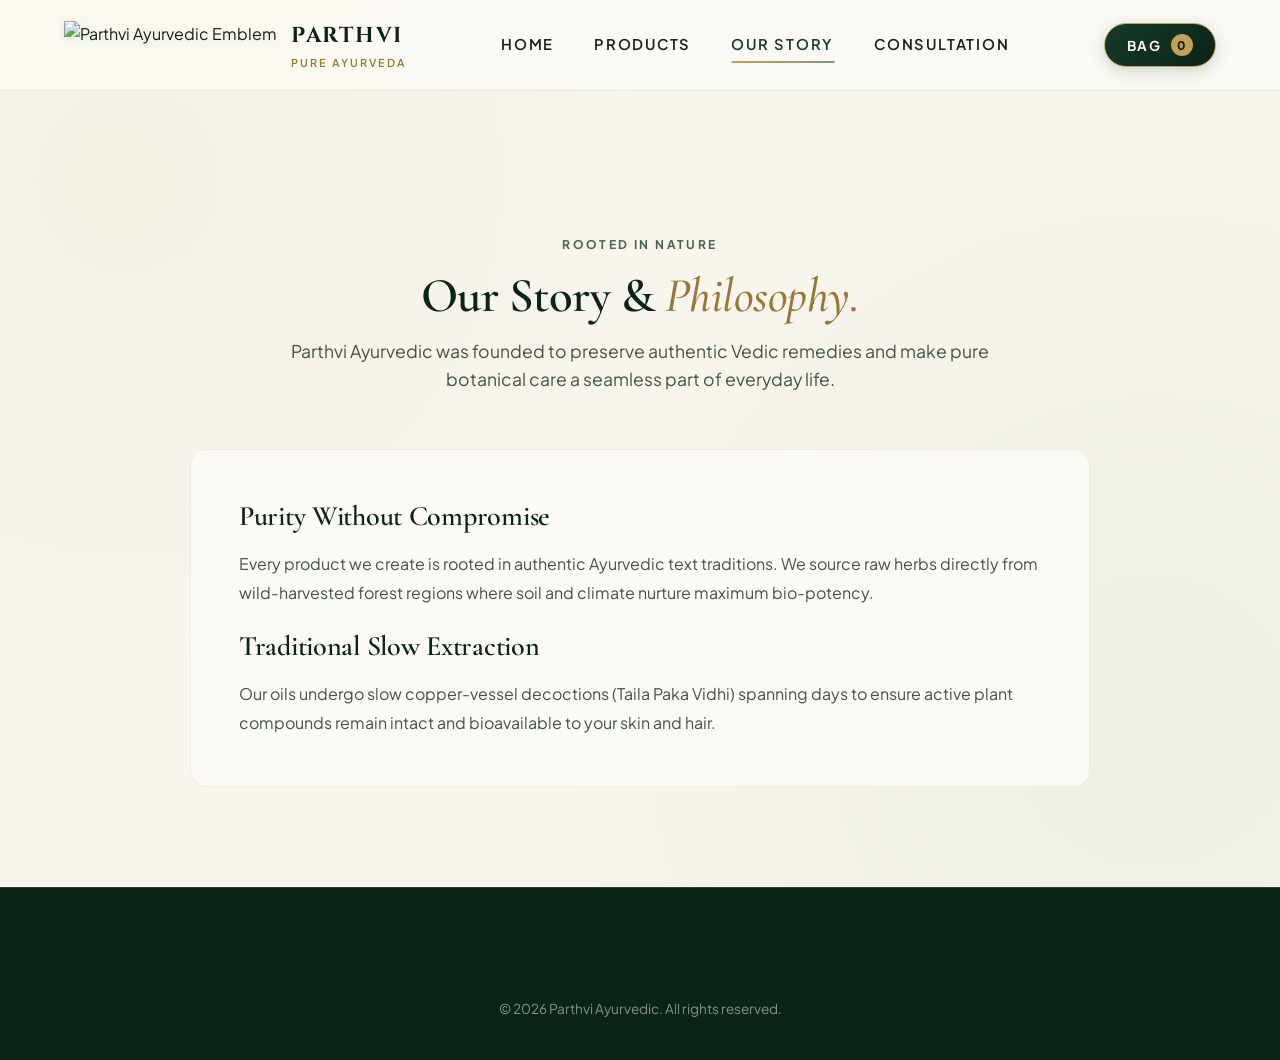
==== about.html @ 49ee57f4 "first commit" ====
<!DOCTYPE html>
<html lang="en">
<head>
    <meta charset="UTF-8">
    <meta name="viewport" content="width=device-width, initial-scale=1.0">
    <title>Our Story & Botanical Philosophy | Parthvi Ayurvedic</title>
    <meta name="description" content="Learn about Parthvi Ayurvedic's commitment to wild-harvested herbs, authentic Vedic extraction, and traditional wellness rituals.">
    <link rel="stylesheet" href="styles.css">
</head>
<body>

<header class="navbar" id="navbar">
    <div class="nav-container">
        <a href="index.html" class="brand">
            <img src="assets/logo.png" alt="Parthvi Ayurvedic Emblem">
            <div class="brand-text">
                <span class="brand-name">PARTHVI</span>
                <span class="brand-tagline">PURE AYURVEDA</span>
            </div>
        </a>

        <nav class="desktop-nav">
            <a href="index.html">Home</a>
            <a href="products.html">Products</a>
            <a href="about.html" class="active">Our Story</a>
            <a href="contact.html">Consultation</a>
        </nav>

        <div class="nav-actions">
            <button class="cart-button" id="cartBtn">
                <span>Bag</span>
                <b id="cartCount">0</b>
            </button>
            <button class="menu-btn" id="menuBtn">☰</button>
        </div>
    </div>
</header>

<main style="padding-top: 130px; min-height: 80vh;">
    <section class="section">
        <div class="section-heading">
            <span class="eyebrow dark">ROOTED IN NATURE</span>
            <h2>Our Story & <em>Philosophy.</em></h2>
            <p>Parthvi Ayurvedic was founded to preserve authentic Vedic remedies and make pure botanical care a seamless part of everyday life.</p>
        </div>

        <div style="max-width: 900px; margin: 0 auto; background: var(--sand-card); padding: 48px; border-radius: var(--radius-md); border: 1px solid var(--paper-tint); line-height: 1.8;">
            <h3 style="margin-bottom: 16px; color: var(--forest-deep);">Purity Without Compromise</h3>
            <p style="margin-bottom: 20px; color: var(--text-secondary);">Every product we create is rooted in authentic Ayurvedic text traditions. We source raw herbs directly from wild-harvested forest regions where soil and climate nurture maximum bio-potency.</p>
            
            <h3 style="margin-bottom: 16px; color: var(--forest-deep);">Traditional Slow Extraction</h3>
            <p style="color: var(--text-secondary);">Our oils undergo slow copper-vessel decoctions (Taila Paka Vidhi) spanning days to ensure active plant compounds remain intact and bioavailable to your skin and hair.</p>
        </div>
    </section>
</main>

<footer class="footer">
    <div class="footer-bottom" style="text-align: center; justify-content: center;">
        <span>© 2026 Parthvi Ayurvedic. All rights reserved.</span>
    </div>
</footer>

<div class="cart-overlay" id="cartOverlay">
    <div class="cart-panel">
        <div class="cart-header">
            <div>
                <span class="eyebrow dark">YOUR SELECTION</span>
                <h2 style="font-size: 1.5rem; color: var(--forest-deep);">Shopping Bag</h2>
            </div>
            <button id="closeCart" class="close-btn">×</button>
        </div>
        <div id="cartItems" class="cart-items">
            <div class="empty-cart">
                <span>🌿</span>
                <p>Your bag is empty.</p>
            </div>
        </div>
        <div class="cart-footer">
            <div class="cart-total">
                <span>Total Amount</span>
                <strong id="cartTotal">₹0</strong>
            </div>
            <button class="checkout-btn" onclick="openCheckout()">Proceed to Checkout →</button>
        </div>
    </div>
</div>

<script src="script.js"></script>
</body>
</html>
---- styles.css ----
/* =========================================================
   PARTHVI AYURVEDIC
   ULTRA-PREMIUM NATURE BOTANICAL UI & COLOR PALETTE
========================================================= */

@import url('https://fonts.googleapis.com/css2?family=Cormorant+Garamond:ital,wght@0,400;0,500;0,600;0,700;1,400;1,600&family=Plus+Jakarta+Sans:wght@300;400;500;600;700;800&family=Cinzel:wght@500;600;700&display=swap');

/* =========================================================
   COLOR PALETTE & DESIGN TOKENS
========================================================= */
:root {
    /* Rich Nature Greens */
    --forest-deep: #0B2418;
    --forest-main: #143B2A;
    --forest-light: #1F4F39;
    --moss-accent: #2C6148;
    
    /* Soft Herbal & Sage Tones */
    --sage-dark: #4A6352;
    --sage: #7B9984;
    --sage-light: #B4C7BA;
    --sage-mist: #E8EFEA;
    
    /* Warm Earth & Luxury Gold */
    --gold: #C5A059;
    --gold-light: #E2CA94;
    --gold-glow: rgba(197, 160, 89, 0.25);
    --gold-deep: #9A7736;
    --clay-warm: #8C5B3F;
    
    /* Organic Sand & Ivory Backgrounds */
    --ivory-bg: #F7F5EE;
    --sand-card: #FCFAF4;
    --paper-tint: #EFECE3;
    --white: #FFFFFF;
    
    /* Text & Neutral Hierarchy */
    --text-primary: #122119;
    --text-secondary: #425447;
    --text-muted: #6B7D70;
    --text-gold: #B38C43;
    
    /* Glassmorphism & Borders */
    --glass-bg: rgba(252, 250, 244, 0.82);
    --glass-border: rgba(197, 160, 89, 0.22);
    --glass-dark: rgba(11, 36, 24, 0.88);
    --shadow-soft: 0 15px 45px rgba(11, 36, 24, 0.07);
    --shadow-hover: 0 25px 60px rgba(11, 36, 24, 0.14);
    --shadow-gold: 0 12px 35px rgba(197, 160, 89, 0.2);
    
    /* Typography */
    --font-serif: "Cormorant Garamond", Georgia, serif;
    --font-display: "Cinzel", "Cormorant Garamond", serif;
    --font-sans: "Plus Jakarta Sans", -apple-system, BlinkMacSystemFont, sans-serif;
    
    /* Transitions */
    --ease-nature: cubic-bezier(0.25, 1, 0.35, 1);
    --transition-fast: 0.25s var(--ease-nature);
    --transition-smooth: 0.45s var(--ease-nature);
    --radius-sm: 8px;
    --radius-md: 16px;
    --radius-lg: 24px;
    --radius-full: 999px;
}

/* =========================================================
   GLOBAL RESET & BASE STYLES
========================================================= */
* {
    margin: 0;
    padding: 0;
    box-sizing: border-box;
}

html {
    scroll-behavior: smooth;
    font-size: 16px;
}

body {
    font-family: var(--font-sans);
    background-color: var(--ivory-bg);
    color: var(--text-primary);
    line-height: 1.6;
    overflow-x: hidden;
    background-image: 
        radial-gradient(circle at 10% 20%, rgba(197, 160, 89, 0.05) 0%, transparent 40%),
        radial-gradient(circle at 90% 80%, rgba(20, 59, 42, 0.04) 0%, transparent 45%);
    background-attachment: fixed;
}

body::selection {
    background-color: var(--forest-main);
    color: var(--gold-light);
}

img {
    max-width: 100%;
    height: auto;
    display: block;
}

button, input, textarea, select {
    font-family: inherit;
    color: inherit;
}

button {
    cursor: pointer;
    border: none;
    background: none;
    outline: none;
}

a {
    color: inherit;
    text-decoration: none;
    transition: var(--transition-fast);
}

/* =========================================================
   TYPOGRAPHY ENHANCEMENTS
========================================================= */
h1, h2, h3, h4, .serif-font {
    font-family: var(--font-serif);
    font-weight: 600;
    letter-spacing: -0.01em;
    color: var(--forest-deep);
}

h1 {
    font-size: clamp(2.5rem, 5vw, 4.5rem);
    line-height: 1.15;
}

h2 {
    font-size: clamp(2rem, 3.8vw, 3.2rem);
    line-height: 1.2;
}

h3 {
    font-size: clamp(1.4rem, 2.2vw, 1.9rem);
    line-height: 1.3;
}

em {
    font-style: italic;
    font-family: var(--font-serif);
    color: var(--gold-deep);
    font-weight: 500;
}

.eyebrow {
    font-family: var(--font-sans);
    font-size: 0.75rem;
    font-weight: 700;
    text-transform: uppercase;
    letter-spacing: 0.2em;
    color: var(--gold-deep);
    display: inline-block;
    margin-bottom: 0.8rem;
}

.eyebrow.dark {
    color: var(--sage-dark);
}

/* =========================================================
   NAVBAR (GLASSMORPHISM NATURE DESIGN)
========================================================= */
.navbar {
    position: fixed;
    top: 0;
    left: 0;
    width: 100%;
    z-index: 1000;
    background: var(--glass-bg);
    backdrop-filter: blur(20px);
    -webkit-backdrop-filter: blur(20px);
    border-bottom: 1px solid var(--glass-border);
    transition: var(--transition-smooth);
    padding: 0 5%;
}

.navbar.scrolled {
    background: rgba(247, 245, 238, 0.95);
    box-shadow: var(--shadow-soft);
}

.nav-container {
    max-width: 1400px;
    height: 90px;
    margin: 0 auto;
    display: flex;
    align-items: center;
    justify-content: space-between;
}

.brand {
    display: flex;
    align-items: center;
    gap: 14px;
}

.brand img {
    height: 48px;
    width: auto;
    object-fit: contain;
    filter: drop-shadow(0 2px 4px rgba(11, 36, 24, 0.1));
}

.brand-text {
    display: flex;
    flex-direction: column;
}

.brand-name {
    font-family: var(--font-display);
    font-size: 1.35rem;
    font-weight: 700;
    letter-spacing: 0.08em;
    color: var(--forest-deep);
    text-transform: uppercase;
}

.brand-tagline {
    font-size: 0.68rem;
    letter-spacing: 0.18em;
    text-transform: uppercase;
    color: var(--gold-deep);
    font-weight: 600;
}

.desktop-nav {
    display: flex;
    align-items: center;
    gap: 40px;
}

.desktop-nav a {
    font-size: 0.92rem;
    font-weight: 600;
    text-transform: uppercase;
    letter-spacing: 0.12em;
    color: var(--text-primary);
    position: relative;
    padding: 6px 0;
}

.desktop-nav a::after {
    content: "";
    position: absolute;
    bottom: 0;
    left: 50%;
    width: 0;
    height: 2px;
    background: linear-gradient(90deg, var(--gold), var(--sage));
    transition: var(--transition-smooth);
    transform: translateX(-50%);
}

.desktop-nav a:hover,
.desktop-nav a.active {
    color: var(--forest-main);
}

.desktop-nav a:hover::after,
.desktop-nav a.active::after {
    width: 100%;
}

.nav-actions {
    display: flex;
    align-items: center;
    gap: 16px;
}

.icon-btn {
    width: 44px;
    height: 44px;
    border-radius: var(--radius-full);
    display: flex;
    align-items: center;
    justify-content: center;
    background: rgba(20, 59, 42, 0.06);
    border: 1px solid rgba(20, 59, 42, 0.1);
    color: var(--forest-deep);
    font-size: 1.1rem;
    transition: var(--transition-fast);
}

.icon-btn:hover {
    background: var(--forest-main);
    color: var(--gold-light);
    border-color: var(--forest-main);
    transform: translateY(-2px);
}

.cart-button {
    display: flex;
    align-items: center;
    gap: 10px;
    padding: 10px 22px;
    background: linear-gradient(135deg, var(--forest-main), var(--forest-deep));
    color: var(--sand-card);
    border-radius: var(--radius-full);
    font-size: 0.85rem;
    font-weight: 700;
    letter-spacing: 0.1em;
    text-transform: uppercase;
    border: 1px solid var(--gold);
    box-shadow: 0 4px 15px rgba(20, 59, 42, 0.2);
    transition: var(--transition-smooth);
}

.cart-button:hover {
    background: linear-gradient(135deg, var(--forest-light), var(--forest-main));
    transform: translateY(-2px);
    box-shadow: var(--shadow-gold);
}

.cart-button b {
    background: var(--gold);
    color: var(--forest-deep);
    width: 22px;
    height: 22px;
    border-radius: 50%;
    display: flex;
    align-items: center;
    justify-content: center;
    font-size: 0.75rem;
    font-weight: 800;
}

.menu-btn {
    display: none;
    font-size: 1.4rem;
    color: var(--forest-deep);
    padding: 8px;
}

/* =========================================================
   HERO SECTION (BOTANICAL LUXURY OVERLAY)
========================================================= */
.hero {
    position: relative;
    min-height: 90vh;
    display: flex;
    align-items: center;
    justify-content: center;
    padding: 140px 5% 80px;
    background-color: var(--forest-deep);
    color: var(--sand-card);
    overflow: hidden;
}

.hero-background {
    position: absolute;
    top: 0;
    left: 0;
    width: 100%;
    height: 100%;
    background-image: url('assets/hero.jpg');
    background-size: cover;
    background-position: center;
    filter: brightness(0.65) contrast(1.1);
    transform: scale(1.05);
    transition: transform 10s ease-out;
}

.hero:hover .hero-background {
    transform: scale(1);
}

.hero-overlay {
    position: absolute;
    top: 0;
    left: 0;
    width: 100%;
    height: 100%;
    background: 
        radial-gradient(circle at center, rgba(11, 36, 24, 0.4) 0%, rgba(11, 36, 24, 0.85) 100%),
        linear-gradient(to bottom, rgba(11, 36, 24, 0.5) 0%, rgba(11, 36, 24, 0.95) 100%);
    pointer-events: none;
}

.hero-content {
    position: relative;
    z-index: 10;
    max-width: 860px;
    text-align: center;
    margin: 0 auto;
}

.hero .eyebrow {
    color: var(--gold-light);
    background: rgba(197, 160, 89, 0.15);
    padding: 6px 18px;
    border-radius: var(--radius-full);
    border: 1px solid rgba(197, 160, 89, 0.3);
    backdrop-filter: blur(8px);
}

.hero h1 {
    color: var(--sand-card);
    margin-bottom: 24px;
    text-shadow: 0 4px 20px rgba(0,0,0,0.4);
}

.hero h1 em {
    color: var(--gold-light);
    display: inline-block;
}

.hero p {
    font-size: clamp(1.05rem, 1.5vw, 1.3rem);
    color: rgba(252, 250, 244, 0.88);
    max-width: 680px;
    margin: 0 auto 36px;
    font-weight: 300;
}

.primary-btn {
    display: inline-flex;
    align-items: center;
    gap: 12px;
    padding: 16px 38px;
    background: linear-gradient(135deg, var(--gold), var(--gold-deep));
    color: var(--forest-deep);
    font-size: 0.9rem;
    font-weight: 700;
    text-transform: uppercase;
    letter-spacing: 0.15em;
    border-radius: var(--radius-full);
    box-shadow: var(--shadow-gold);
    transition: var(--transition-smooth);
    border: 1px solid var(--gold-light);
}

.primary-btn:hover {
    background: linear-gradient(135deg, var(--gold-light), var(--gold));
    transform: translateY(-3px);
    box-shadow: 0 15px 35px rgba(197, 160, 89, 0.4);
    color: var(--forest-deep);
}

.primary-btn span {
    transition: transform var(--transition-fast);
}

.primary-btn:hover span {
    transform: translateX(5px);
}

.hero-features {
    display: grid;
    grid-template-columns: repeat(auto-fit, minmax(220px, 1fr));
    gap: 20px;
    margin-top: 60px;
    width: 100%;
    max-width: 1100px;
    position: relative;
    z-index: 10;
}

.hero-feature-card {
    background: rgba(250, 248, 243, 0.08);
    backdrop-filter: blur(14px);
    border: 1px solid rgba(255, 255, 255, 0.12);
    border-radius: var(--radius-md);
    padding: 22px 20px;
    text-align: center;
    transition: var(--transition-smooth);
}

.hero-feature-card:hover {
    background: rgba(250, 248, 243, 0.15);
    border-color: var(--gold-light);
    transform: translateY(-5px);
}

.hero-feature-card strong {
    display: block;
    font-family: var(--font-serif);
    font-size: 1.35rem;
    color: var(--gold-light);
    margin-bottom: 4px;
}

.hero-feature-card span {
    font-size: 0.82rem;
    color: rgba(255, 255, 255, 0.8);
    text-transform: uppercase;
    letter-spacing: 0.08em;
}

/* =========================================================
   SECTION HEADINGS & LAYOUT
========================================================= */
.section {
    padding: 100px 5%;
    position: relative;
}

.section-heading {
    text-align: center;
    max-width: 700px;
    margin: 0 auto 55px;
}

.section-heading p {
    color: var(--text-secondary);
    font-size: 1.1rem;
    margin-top: 12px;
}

/* =========================================================
   PRODUCTS SECTION (BOTANICAL CARDS)
========================================================= */
.products-section {
    background-color: var(--ivory-bg);
}

.product-grid {
    display: grid;
    grid-template-columns: repeat(auto-fill, minmax(280px, 1fr));
    gap: 32px;
    max-width: 1350px;
    margin: 0 auto;
}

.product-card {
    background: var(--sand-card);
    border-radius: var(--radius-md);
    border: 1px solid var(--paper-tint);
    overflow: hidden;
    box-shadow: var(--shadow-soft);
    transition: var(--transition-smooth);
    display: flex;
    flex-direction: column;
    position: relative;
}

.product-card:hover {
    transform: translateY(-8px);
    box-shadow: var(--shadow-hover);
    border-color: var(--gold-light);
}

.product-image {
    position: relative;
    width: 100%;
    padding-top: 100%;
    background: #F4F1E8;
    overflow: hidden;
}

.product-image img {
    position: absolute;
    top: 0;
    left: 0;
    width: 100%;
    height: 100%;
    object-fit: cover;
    transition: transform 0.6s var(--ease-nature);
}

.product-card:hover .product-image img {
    transform: scale(1.06);
}

.product-tag {
    position: absolute;
    top: 16px;
    left: 16px;
    background: var(--forest-main);
    color: var(--gold-light);
    font-size: 0.65rem;
    font-weight: 700;
    letter-spacing: 0.15em;
    text-transform: uppercase;
    padding: 6px 12px;
    border-radius: var(--radius-full);
    z-index: 2;
    box-shadow: 0 4px 12px rgba(11, 36, 24, 0.2);
}

.add-btn {
    position: absolute;
    bottom: 16px;
    left: 16px;
    right: 16px;
    background: rgba(11, 36, 24, 0.9);
    backdrop-filter: blur(8px);
    color: var(--sand-card);
    border: 1px solid var(--gold);
    border-radius: var(--radius-full);
    padding: 12px;
    font-size: 0.82rem;
    font-weight: 700;
    letter-spacing: 0.1em;
    text-transform: uppercase;
    transition: var(--transition-fast);
    opacity: 0;
    transform: translateY(10px);
}

.product-card:hover .add-btn {
    opacity: 1;
    transform: translateY(0);
}

.add-btn:hover {
    background: var(--gold);
    color: var(--forest-deep);
}

.product-info {
    padding: 24px;
    display: flex;
    flex-direction: column;
    justify-content: space-between;
    flex-grow: 1;
    border-top: 1px solid var(--paper-tint);
}

.product-category {
    font-size: 0.7rem;
    font-weight: 700;
    text-transform: uppercase;
    letter-spacing: 0.15em;
    color: var(--gold-deep);
    margin-bottom: 6px;
    display: block;
}

.product-info h3 {
    font-size: 1.3rem;
    margin-bottom: 8px;
    color: var(--forest-deep);
}

.product-info p {
    font-size: 0.88rem;
    color: var(--text-muted);
    margin-bottom: 16px;
    line-height: 1.45;
}

.product-bottom {
    display: flex;
    align-items: center;
    justify-content: space-between;
    margin-top: auto;
    padding-top: 14px;
    border-top: 1px dashed rgba(20, 59, 42, 0.1);
}

.product-price {
    font-family: var(--font-serif);
    font-size: 1.4rem;
    font-weight: 700;
    color: var(--forest-deep);
}

/* =========================================================
   STORY / PHILOSOPHY SECTION
========================================================= */
.story {
    background: linear-gradient(135deg, var(--forest-deep) 0%, var(--forest-main) 100%);
    color: var(--sand-card);
    display: grid;
    grid-template-columns: repeat(auto-fit, minmax(320px, 1fr));
    align-items: center;
    gap: 60px;
    max-width: 1400px;
    margin: 0 auto;
    border-radius: var(--radius-lg);
    padding: 80px 6%;
    position: relative;
    overflow: hidden;
    box-shadow: var(--shadow-hover);
}

.story::before {
    content: "";
    position: absolute;
    top: -50%;
    right: -20%;
    width: 600px;
    height: 600px;
    background: radial-gradient(circle, rgba(197, 160, 89, 0.12), transparent 70%);
    pointer-events: none;
}

.story-image-wrap {
    position: relative;
    border-radius: var(--radius-md);
    overflow: hidden;
    box-shadow: 0 20px 50px rgba(0,0,0,0.3);
    border: 1px solid rgba(197, 160, 89, 0.3);
}

.story-image-wrap img {
    width: 100%;
    height: 420px;
    object-fit: cover;
}

.story-content h2 {
    color: var(--sand-card);
    margin-bottom: 20px;
}

.story-content h2 em {
    color: var(--gold-light);
}

.story-content p {
    font-size: 1.08rem;
    line-height: 1.7;
    color: rgba(252, 250, 244, 0.88);
    margin-bottom: 20px;
    font-weight: 300;
}

.story-link {
    display: inline-flex;
    align-items: center;
    gap: 10px;
    margin-top: 10px;
    color: var(--gold-light);
    font-size: 0.95rem;
    font-weight: 700;
    text-transform: uppercase;
    letter-spacing: 0.12em;
}

.story-link:hover {
    color: var(--white);
    transform: translateX(6px);
}

/* =========================================================
   QUOTE SECTION
========================================================= */
.quote {
    text-align: center;
    padding: 90px 5%;
    max-width: 900px;
    margin: 0 auto;
}

.quote-icon {
    font-size: 2.5rem;
    color: var(--gold-deep);
    margin-bottom: 20px;
    display: block;
}

.quote blockquote {
    font-family: var(--font-serif);
    font-size: clamp(1.6rem, 3vw, 2.5rem);
    font-style: italic;
    color: var(--forest-deep);
    line-height: 1.35;
    margin-bottom: 24px;
}

.quote-author {
    font-size: 0.8rem;
    font-weight: 700;
    letter-spacing: 0.25em;
    text-transform: uppercase;
    color: var(--gold-deep);
}

/* =========================================================
   FOOTER (RICH BOTANICAL FINISH)
========================================================= */
.footer {
    background: var(--forest-deep);
    color: var(--sand-card);
    padding: 80px 5% 40px;
    border-top: 1px solid rgba(197, 160, 89, 0.2);
}

.footer-main {
    max-width: 1350px;
    margin: 0 auto;
    display: grid;
    grid-template-columns: 2fr repeat(auto-fit, minmax(200px, 1fr));
    gap: 50px;
    padding-bottom: 60px;
    border-bottom: 1px solid rgba(255, 255, 255, 0.1);
}

.footer-brand img {
    height: 50px;
    width: auto;
    margin-bottom: 20px;
}

.footer-brand p {
    font-size: 0.95rem;
    color: rgba(255, 255, 255, 0.7);
    max-width: 320px;
    line-height: 1.6;
}

.footer-column h4 {
    color: var(--gold-light);
    font-family: var(--font-sans);
    font-size: 0.85rem;
    font-weight: 700;
    text-transform: uppercase;
    letter-spacing: 0.15em;
    margin-bottom: 22px;
}

.footer-column a, .footer-column span {
    display: block;
    font-size: 0.92rem;
    color: rgba(255, 255, 255, 0.75);
    margin-bottom: 12px;
}

.footer-column a:hover {
    color: var(--gold-light);
    transform: translateX(4px);
}

.footer-bottom {
    max-width: 1350px;
    margin: 30px auto 0;
    display: flex;
    justify-content: space-between;
    align-items: center;
    font-size: 0.85rem;
    color: rgba(255, 255, 255, 0.5);
    flex-wrap: wrap;
    gap: 15px;
}

/* =========================================================
   CART DRAWER & OVERLAYS
========================================================= */
.cart-overlay,
.search-overlay,
.checkout-overlay {
    position: fixed;
    top: 0;
    left: 0;
    width: 100%;
    height: 100%;
    background: rgba(11, 36, 24, 0.65);
    backdrop-filter: blur(10px);
    -webkit-backdrop-filter: blur(10px);
    z-index: 2000;
    opacity: 0;
    pointer-events: none;
    transition: var(--transition-smooth);
}

.cart-overlay.active,
.search-overlay.active,
.checkout-overlay.active {
    opacity: 1;
    pointer-events: auto;
}

.cart-panel {
    position: fixed;
    top: 0;
    right: 0;
    width: 100%;
    max-width: 440px;
    height: 100%;
    background: var(--sand-card);
    box-shadow: -10px 0 40px rgba(0,0,0,0.2);
    display: flex;
    flex-direction: column;
    transform: translateX(100%);
    transition: transform 0.45s var(--ease-nature);
}

.cart-overlay.active .cart-panel {
    transform: translateX(0);
}

.cart-header {
    padding: 24px 28px;
    border-bottom: 1px solid var(--paper-tint);
    display: flex;
    align-items: center;
    justify-content: space-between;
    background: var(--ivory-bg);
}

.close-btn {
    width: 36px;
    height: 36px;
    border-radius: 50%;
    background: rgba(20, 59, 42, 0.08);
    display: flex;
    align-items: center;
    justify-content: center;
    font-size: 1.2rem;
    color: var(--forest-deep);
    transition: var(--transition-fast);
}

.close-btn:hover {
    background: var(--forest-main);
    color: var(--gold-light);
}

.cart-items {
    flex-grow: 1;
    overflow-y: auto;
    padding: 24px 28px;
}

.empty-cart {
    text-align: center;
    padding: 60px 20px;
    color: var(--text-muted);
}

.empty-cart span {
    font-size: 3rem;
    display: block;
    margin-bottom: 16px;
}

.cart-footer {
    padding: 24px 28px;
    border-top: 1px solid var(--paper-tint);
    background: var(--ivory-bg);
}

.cart-total {
    display: flex;
    justify-content: space-between;
    align-items: center;
    font-size: 1.1rem;
    font-weight: 700;
    margin-bottom: 20px;
}

.cart-total strong {
    font-family: var(--font-serif);
    font-size: 1.5rem;
    color: var(--forest-deep);
}

.checkout-btn {
    width: 100%;
    padding: 16px;
    background: linear-gradient(135deg, var(--forest-main), var(--forest-deep));
    color: var(--sand-card);
    border: 1px solid var(--gold);
    border-radius: var(--radius-full);
    font-size: 0.88rem;
    font-weight: 700;
    text-transform: uppercase;
    letter-spacing: 0.12em;
    box-shadow: 0 6px 20px rgba(20, 59, 42, 0.25);
    transition: var(--transition-fast);
    display: flex;
    align-items: center;
    justify-content: center;
    gap: 10px;
}

.checkout-btn:hover {
    background: linear-gradient(135deg, var(--forest-light), var(--forest-main));
    transform: translateY(-2px);
    box-shadow: var(--shadow-gold);
}

/* =========================================================
   CHECKOUT FORM MODAL & INPUT STYLES
========================================================= */
.checkout-modal {
    position: absolute;
    top: 50%;
    left: 50%;
    transform: translate(-50%, -45%);
    width: 90%;
    max-width: 580px;
    max-height: 90vh;
    overflow-y: auto;
    background: var(--sand-card);
    border-radius: var(--radius-lg);
    border: 1px solid var(--gold-light);
    box-shadow: 0 25px 70px rgba(11, 36, 24, 0.35);
    padding: 36px 32px;
    transition: transform 0.4s var(--ease-nature);
}

.checkout-overlay.active .checkout-modal {
    transform: translate(-50%, -50%);
}

.form-group {
    margin-bottom: 20px;
    text-align: left;
}

.form-group label {
    display: block;
    font-size: 0.85rem;
    font-weight: 700;
    text-transform: uppercase;
    letter-spacing: 0.08em;
    color: var(--forest-deep);
    margin-bottom: 8px;
}

.form-group input,
.form-group textarea {
    width: 100%;
    padding: 14px 18px;
    background: var(--ivory-bg);
    border: 1px solid var(--paper-tint);
    border-radius: var(--radius-sm);
    font-size: 0.98rem;
    color: var(--forest-deep);
    outline: none;
    transition: border-color var(--transition-fast);
}

.form-group input:focus,
.form-group textarea:focus {
    border-color: var(--gold);
    background: var(--white);
    box-shadow: 0 0 0 3px rgba(197, 160, 89, 0.15);
}

.form-grid {
    display: grid;
    grid-template-columns: 1fr 1fr;
    gap: 16px;
}

.form-grid.three {
    grid-template-columns: 1fr 1fr 1fr;
}

.place-order-btn {
    width: 100%;
    padding: 18px;
    background: linear-gradient(135deg, #25D366, #128C7E);
    color: var(--white);
    border: 1px solid #25D366;
    border-radius: var(--radius-full);
    font-size: 0.95rem;
    font-weight: 800;
    text-transform: uppercase;
    letter-spacing: 0.1em;
    box-shadow: 0 8px 25px rgba(37, 211, 102, 0.3);
    transition: var(--transition-smooth);
    margin-top: 15px;
    display: flex;
    align-items: center;
    justify-content: center;
    gap: 10px;
}

.place-order-btn:hover {
    background: linear-gradient(135deg, #1EBE5A, #0E7367);
    transform: translateY(-3px);
    box-shadow: 0 12px 30px rgba(37, 211, 102, 0.45);
}

/* =========================================================
   SEARCH OVERLAY
========================================================= */
.search-box {
    max-width: 650px;
    margin: 120px auto 0;
    padding: 0 20px;
    text-align: center;
}

.search-box span {
    font-size: 0.75rem;
    font-weight: 700;
    letter-spacing: 0.2em;
    color: var(--gold-light);
    margin-bottom: 16px;
    display: block;
}

.search-box input {
    width: 100%;
    padding: 18px 28px;
    background: rgba(255, 255, 255, 0.95);
    border: 2px solid var(--gold);
    border-radius: var(--radius-full);
    font-size: 1.2rem;
    color: var(--forest-deep);
    box-shadow: 0 10px 30px rgba(0,0,0,0.2);
    outline: none;
}

/* =========================================================
   MOBILE MENU & RESPONSIVE
========================================================= */
.mobile-menu {
    position: fixed;
    top: 90px;
    left: 0;
    width: 100%;
    background: var(--sand-card);
    border-bottom: 1px solid var(--glass-border);
    padding: 24px;
    display: flex;
    flex-direction: column;
    gap: 16px;
    transform: translateY(-150%);
    transition: var(--transition-smooth);
    z-index: 999;
    box-shadow: var(--shadow-soft);
}

.mobile-menu.active {
    transform: translateY(0);
}

.mobile-menu a {
    font-size: 1.1rem;
    font-weight: 600;
    text-transform: uppercase;
    letter-spacing: 0.1em;
    color: var(--forest-deep);
    padding: 8px 0;
    border-bottom: 1px solid var(--paper-tint);
}

@media (max-width: 900px) {
    .desktop-nav {
        display: none;
    }
    .menu-btn {
        display: block;
    }
    .hero h1 {
        font-size: 2.5rem;
    }
    .form-grid, .form-grid.three {
        grid-template-columns: 1fr;
    }
}
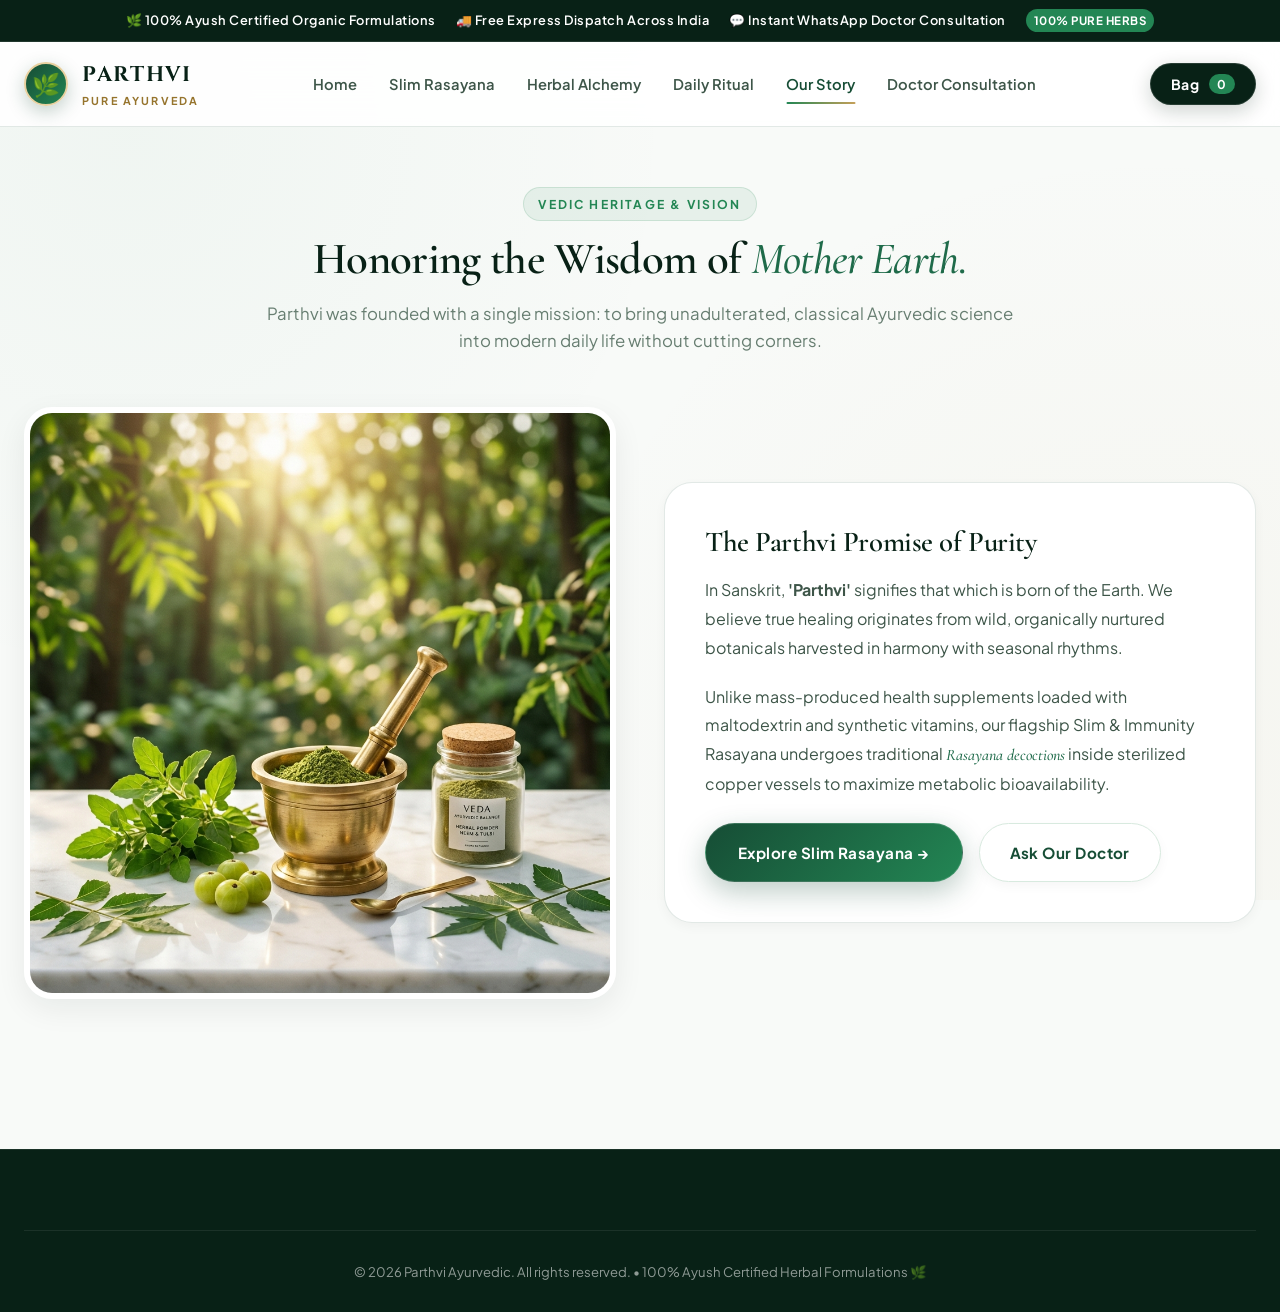
==== commit fff77229: "Update Parthvi Ayurvedic website: streamline for single flagship Slim Rasayana medicine, remove cate" ====
--- a/about.html
+++ b/about.html
@@ -4,15 +4,24 @@
     <meta charset="UTF-8">
     <meta name="viewport" content="width=device-width, initial-scale=1.0">
     <title>Our Story & Botanical Philosophy | Parthvi Ayurvedic</title>
-    <meta name="description" content="Learn about Parthvi Ayurvedic's commitment to wild-harvested herbs, authentic Vedic extraction, and traditional wellness rituals.">
+    <meta name="description" content="Discover the origins of Parthvi Ayurvedic: classical Vedic formulations, wild-harvested herbs, and traditional slow extraction methods.">
     <link rel="stylesheet" href="styles.css">
 </head>
 <body>
 
+<div class="top-bar">
+    <div class="top-bar-inner">
+        <span>🌿 100% Ayush Certified Organic Formulations</span>
+        <span>🚚 Free Express Dispatch Across India</span>
+        <span>💬 Instant WhatsApp Doctor Consultation</span>
+        <span class="top-bar-badge">100% PURE HERBS</span>
+    </div>
+</div>
+
 <header class="navbar" id="navbar">
     <div class="nav-container">
-        <a href="index.html" class="brand">
-            <img src="assets/logo.png" alt="Parthvi Ayurvedic Emblem">
+        <a href="index.html" class="brand" aria-label="Parthvi Ayurvedic Home">
+            <div class="brand-emblem">🌿</div>
             <div class="brand-text">
                 <span class="brand-name">PARTHVI</span>
                 <span class="brand-tagline">PURE AYURVEDA</span>
@@ -21,9 +30,11 @@
 
         <nav class="desktop-nav">
             <a href="index.html">Home</a>
-            <a href="products.html">Products</a>
+            <a href="index.html#flagship">Slim Rasayana</a>
+            <a href="index.html#benefits">Herbal Alchemy</a>
+            <a href="index.html#ritual">Daily Ritual</a>
             <a href="about.html" class="active">Our Story</a>
-            <a href="contact.html">Consultation</a>
+            <a href="contact.html">Doctor Consultation</a>
         </nav>
 
         <div class="nav-actions">
@@ -31,59 +42,47 @@
                 <span>Bag</span>
                 <b id="cartCount">0</b>
             </button>
-            <button class="menu-btn" id="menuBtn">☰</button>
         </div>
     </div>
 </header>
 
-<main style="padding-top: 130px; min-height: 80vh;">
-    <section class="section">
-        <div class="section-heading">
-            <span class="eyebrow dark">ROOTED IN NATURE</span>
-            <h2>Our Story & <em>Philosophy.</em></h2>
-            <p>Parthvi Ayurvedic was founded to preserve authentic Vedic remedies and make pure botanical care a seamless part of everyday life.</p>
+<main style="padding: 60px 0 90px;">
+    <div class="container">
+        <div class="section-header">
+            <span class="eyebrow">VEDIC HERITAGE & VISION</span>
+            <h2>Honoring the Wisdom of <em>Mother Earth.</em></h2>
+            <p>Parthvi was founded with a single mission: to bring unadulterated, classical Ayurvedic science into modern daily life without cutting corners.</p>
         </div>
 
-        <div style="max-width: 900px; margin: 0 auto; background: var(--sand-card); padding: 48px; border-radius: var(--radius-md); border: 1px solid var(--paper-tint); line-height: 1.8;">
-            <h3 style="margin-bottom: 16px; color: var(--forest-deep);">Purity Without Compromise</h3>
-            <p style="margin-bottom: 20px; color: var(--text-secondary);">Every product we create is rooted in authentic Ayurvedic text traditions. We source raw herbs directly from wild-harvested forest regions where soil and climate nurture maximum bio-potency.</p>
-            
-            <h3 style="margin-bottom: 16px; color: var(--forest-deep);">Traditional Slow Extraction</h3>
-            <p style="color: var(--text-secondary);">Our oils undergo slow copper-vessel decoctions (Taila Paka Vidhi) spanning days to ensure active plant compounds remain intact and bioavailable to your skin and hair.</p>
+        <div style="display: grid; grid-template-columns: 1fr 1fr; gap: 48px; align-items: center; margin-bottom: 60px;">
+            <div style="border-radius: var(--radius-lg); overflow: hidden; box-shadow: var(--shadow-md); border: 6px solid #FFFFFF;">
+                <img src="assets/hero.png" alt="Ayurvedic Heritage" style="width: 100%; height: 100%; object-fit: cover;">
+            </div>
+
+            <div style="background: var(--bg-pure); padding: 40px; border-radius: var(--radius-lg); border: 1px solid var(--border-card); box-shadow: var(--shadow-sm); line-height: 1.8;">
+                <h3 style="font-size: 1.8rem; color: var(--forest-deep); margin-bottom: 16px;">The Parthvi Promise of Purity</h3>
+                <p style="color: var(--text-secondary); margin-bottom: 20px;">
+                    In Sanskrit, <strong>'Parthvi'</strong> signifies that which is born of the Earth. We believe true healing originates from wild, organically nurtured botanicals harvested in harmony with seasonal rhythms.
+                </p>
+                <p style="color: var(--text-secondary); margin-bottom: 20px;">
+                    Unlike mass-produced health supplements loaded with maltodextrin and synthetic vitamins, our flagship Slim & Immunity Rasayana undergoes traditional <em>Rasayana decoctions</em> inside sterilized copper vessels to maximize metabolic bioavailability.
+                </p>
+                <div style="display: flex; gap: 16px; margin-top: 24px;">
+                    <a href="index.html#flagship" class="primary-btn">Explore Slim Rasayana →</a>
+                    <a href="contact.html" class="secondary-btn">Ask Our Doctor</a>
+                </div>
+            </div>
         </div>
-    </section>
+    </div>
 </main>
 
 <footer class="footer">
-    <div class="footer-bottom" style="text-align: center; justify-content: center;">
-        <span>© 2026 Parthvi Ayurvedic. All rights reserved.</span>
+    <div class="container">
+        <div class="footer-bottom" style="text-align: center; justify-content: center;">
+            <span>© 2026 Parthvi Ayurvedic. All rights reserved. • 100% Ayush Certified Herbal Formulations 🌿</span>
+        </div>
     </div>
 </footer>
-
-<div class="cart-overlay" id="cartOverlay">
-    <div class="cart-panel">
-        <div class="cart-header">
-            <div>
-                <span class="eyebrow dark">YOUR SELECTION</span>
-                <h2 style="font-size: 1.5rem; color: var(--forest-deep);">Shopping Bag</h2>
-            </div>
-            <button id="closeCart" class="close-btn">×</button>
-        </div>
-        <div id="cartItems" class="cart-items">
-            <div class="empty-cart">
-                <span>🌿</span>
-                <p>Your bag is empty.</p>
-            </div>
-        </div>
-        <div class="cart-footer">
-            <div class="cart-total">
-                <span>Total Amount</span>
-                <strong id="cartTotal">₹0</strong>
-            </div>
-            <button class="checkout-btn" onclick="openCheckout()">Proceed to Checkout →</button>
-        </div>
-    </div>
-</div>
 
 <script src="script.js"></script>
 </body>
--- a/styles.css
+++ b/styles.css
@@ -1,66 +1,84 @@
 /* =========================================================
    PARTHVI AYURVEDIC
-   ULTRA-PREMIUM NATURE BOTANICAL UI & COLOR PALETTE
-========================================================= */
-
-@import url('https://fonts.googleapis.com/css2?family=Cormorant+Garamond:ital,wght@0,400;0,500;0,600;0,700;1,400;1,600&family=Plus+Jakarta+Sans:wght@300;400;500;600;700;800&family=Cinzel:wght@500;600;700&display=swap');
-
-/* =========================================================
-   COLOR PALETTE & DESIGN TOKENS
+   ULTRA-PREMIUM WHITE & NATURE GREEN BOTANICAL DESIGN SYSTEM
+========================================================= */
+
+@import url('https://fonts.googleapis.com/css2?family=Cinzel:wght@500;600;700;800&family=Cormorant+Garamond:ital,wght@0,400;0,500;0,600;0,700;1,400;1,600&family=Plus+Jakarta+Sans:wght@300;400;500;600;700;800&display=swap');
+
+/* =========================================================
+   DESIGN TOKENS & COLOR PALETTE
 ========================================================= */
 :root {
-    /* Rich Nature Greens */
-    --forest-deep: #0B2418;
-    --forest-main: #143B2A;
-    --forest-light: #1F4F39;
-    --moss-accent: #2C6148;
-    
-    /* Soft Herbal & Sage Tones */
-    --sage-dark: #4A6352;
-    --sage: #7B9984;
-    --sage-light: #B4C7BA;
-    --sage-mist: #E8EFEA;
-    
-    /* Warm Earth & Luxury Gold */
+    /* Pure Luminous Whites & Herbal Backgrounds */
+    --bg-pure: #FFFFFF;
+    --bg-herbal: #F8FAF8;
+    --bg-surface: #FCFDFB;
+    --bg-card: #FFFFFF;
+    --bg-sage-mist: #EEF6F1;
+    --bg-sand-warm: #FAF8F3;
+    
+    /* Nature Emerald & Sacred Forest Greens */
+    --forest-deep: #082116;
+    --forest-dark: #0F3524;
+    --forest-main: #164D35;
+    --forest-emerald: #1F6B4A;
+    --emerald-vibrant: #238654;
+    --emerald-light: #2FA368;
+    --emerald-glow: rgba(35, 134, 84, 0.18);
+    
+    /* Soft Sage & Botanical Tones */
+    --sage-dark: #3F5E4D;
+    --sage: #6C8E7B;
+    --sage-light: #A7C5B3;
+    --sage-tint: #D8EADF;
+    --sage-border: rgba(31, 107, 74, 0.15);
+    
+    /* Vedic Champagne Gold & Copper Accents */
+    --gold-deep: #96742D;
     --gold: #C5A059;
-    --gold-light: #E2CA94;
-    --gold-glow: rgba(197, 160, 89, 0.25);
-    --gold-deep: #9A7736;
-    --clay-warm: #8C5B3F;
-    
-    /* Organic Sand & Ivory Backgrounds */
-    --ivory-bg: #F7F5EE;
-    --sand-card: #FCFAF4;
-    --paper-tint: #EFECE3;
-    --white: #FFFFFF;
-    
-    /* Text & Neutral Hierarchy */
-    --text-primary: #122119;
-    --text-secondary: #425447;
-    --text-muted: #6B7D70;
-    --text-gold: #B38C43;
-    
-    /* Glassmorphism & Borders */
-    --glass-bg: rgba(252, 250, 244, 0.82);
-    --glass-border: rgba(197, 160, 89, 0.22);
-    --glass-dark: rgba(11, 36, 24, 0.88);
-    --shadow-soft: 0 15px 45px rgba(11, 36, 24, 0.07);
-    --shadow-hover: 0 25px 60px rgba(11, 36, 24, 0.14);
-    --shadow-gold: 0 12px 35px rgba(197, 160, 89, 0.2);
+    --gold-light: #E7D09F;
+    --gold-glow: rgba(197, 160, 89, 0.22);
+    --gold-gradient: linear-gradient(135deg, #C5A059 0%, #E7D09F 50%, #96742D 100%);
+    
+    /* Text & Readability */
+    --text-primary: #10241A;
+    --text-secondary: #3D5548;
+    --text-muted: #677E71;
+    --text-light: #8E9F94;
+    --text-inverse: #FFFFFF;
+    
+    /* Borders, Glass & Elevation */
+    --border-subtle: rgba(22, 77, 53, 0.08);
+    --border-card: rgba(22, 77, 53, 0.12);
+    --border-active: rgba(35, 134, 84, 0.35);
+    --glass-bg: rgba(255, 255, 255, 0.88);
+    --glass-card: rgba(255, 255, 255, 0.92);
+    --glass-border: rgba(35, 134, 84, 0.14);
+    
+    /* Shadows */
+    --shadow-sm: 0 4px 12px rgba(8, 33, 22, 0.04);
+    --shadow-md: 0 10px 30px rgba(8, 33, 22, 0.07);
+    --shadow-lg: 0 20px 50px rgba(8, 33, 22, 0.11);
+    --shadow-card-hover: 0 24px 60px rgba(8, 33, 22, 0.12);
+    --shadow-green: 0 14px 34px rgba(35, 134, 84, 0.22);
+    --shadow-gold: 0 10px 30px rgba(197, 160, 89, 0.25);
     
     /* Typography */
     --font-serif: "Cormorant Garamond", Georgia, serif;
     --font-display: "Cinzel", "Cormorant Garamond", serif;
     --font-sans: "Plus Jakarta Sans", -apple-system, BlinkMacSystemFont, sans-serif;
     
+    /* Radius & Spacing */
+    --radius-xs: 6px;
+    --radius-sm: 10px;
+    --radius-md: 18px;
+    --radius-lg: 28px;
+    --radius-full: 9999px;
+    
     /* Transitions */
-    --ease-nature: cubic-bezier(0.25, 1, 0.35, 1);
-    --transition-fast: 0.25s var(--ease-nature);
-    --transition-smooth: 0.45s var(--ease-nature);
-    --radius-sm: 8px;
-    --radius-md: 16px;
-    --radius-lg: 24px;
-    --radius-full: 999px;
+    --ease-botanical: cubic-bezier(0.16, 1, 0.3, 1);
+    --transition-fast: 0.2s var(--ease-botanical);
+    --transition-smooth: 0.35s var(--ease-botanical);
 }
 
 /* =========================================================
@@ -79,19 +97,20 @@
 
 body {
     font-family: var(--font-sans);
-    background-color: var(--ivory-bg);
+    background-color: var(--bg-herbal);
     color: var(--text-primary);
-    line-height: 1.6;
+    line-height: 1.65;
     overflow-x: hidden;
     background-image: 
-        radial-gradient(circle at 10% 20%, rgba(197, 160, 89, 0.05) 0%, transparent 40%),
-        radial-gradient(circle at 90% 80%, rgba(20, 59, 42, 0.04) 0%, transparent 45%);
+        radial-gradient(circle at 10% 15%, rgba(35, 134, 84, 0.04) 0%, transparent 40%),
+        radial-gradient(circle at 90% 85%, rgba(197, 160, 89, 0.05) 0%, transparent 45%);
     background-attachment: fixed;
+    -webkit-font-smoothing: antialiased;
 }
 
 body::selection {
     background-color: var(--forest-main);
-    color: var(--gold-light);
+    color: #FFFFFF;
 }
 
 img {
@@ -118,58 +137,127 @@
     transition: var(--transition-fast);
 }
 
-/* =========================================================
-   TYPOGRAPHY ENHANCEMENTS
-========================================================= */
-h1, h2, h3, h4, .serif-font {
+.container {
+    max-width: 1280px;
+    margin: 0 auto;
+    padding: 0 24px;
+}
+
+/* =========================================================
+   TYPOGRAPHY
+========================================================= */
+h1, h2, h3, h4, .serif-heading {
     font-family: var(--font-serif);
     font-weight: 600;
-    letter-spacing: -0.01em;
+    letter-spacing: -0.015em;
     color: var(--forest-deep);
 }
 
 h1 {
-    font-size: clamp(2.5rem, 5vw, 4.5rem);
-    line-height: 1.15;
+    font-size: clamp(2.4rem, 4.5vw, 4.2rem);
+    line-height: 1.12;
 }
 
 h2 {
-    font-size: clamp(2rem, 3.8vw, 3.2rem);
+    font-size: clamp(1.9rem, 3.5vw, 3rem);
     line-height: 1.2;
 }
 
 h3 {
-    font-size: clamp(1.4rem, 2.2vw, 1.9rem);
+    font-size: clamp(1.3rem, 2vw, 1.8rem);
     line-height: 1.3;
 }
 
 em {
     font-style: italic;
     font-family: var(--font-serif);
-    color: var(--gold-deep);
+    color: var(--forest-emerald);
     font-weight: 500;
 }
 
 .eyebrow {
     font-family: var(--font-sans);
-    font-size: 0.75rem;
+    font-size: 0.76rem;
     font-weight: 700;
     text-transform: uppercase;
-    letter-spacing: 0.2em;
+    letter-spacing: 0.18em;
+    color: var(--emerald-vibrant);
+    display: inline-flex;
+    align-items: center;
+    gap: 8px;
+    margin-bottom: 0.75rem;
+    background: rgba(35, 134, 84, 0.08);
+    padding: 6px 14px;
+    border-radius: var(--radius-full);
+    border: 1px solid rgba(35, 134, 84, 0.15);
+}
+
+.eyebrow.gold {
     color: var(--gold-deep);
-    display: inline-block;
-    margin-bottom: 0.8rem;
-}
-
-.eyebrow.dark {
-    color: var(--sage-dark);
-}
-
-/* =========================================================
-   NAVBAR (GLASSMORPHISM NATURE DESIGN)
+    background: rgba(197, 160, 89, 0.12);
+    border-color: rgba(197, 160, 89, 0.25);
+}
+
+.section-header {
+    text-align: center;
+    max-width: 760px;
+    margin: 0 auto 52px;
+}
+
+.section-header h2 {
+    margin-bottom: 14px;
+}
+
+.section-header p {
+    color: var(--text-muted);
+    font-size: 1.05rem;
+    line-height: 1.6;
+}
+
+/* =========================================================
+   TOP ANNOUNCEMENT BAR
+========================================================= */
+.top-bar {
+    background: var(--forest-deep);
+    color: #FFFFFF;
+    font-size: 0.8rem;
+    font-weight: 600;
+    letter-spacing: 0.04em;
+    padding: 9px 16px;
+    text-align: center;
+    border-bottom: 1px solid rgba(255, 255, 255, 0.1);
+    position: relative;
+    z-index: 1001;
+}
+
+.top-bar-inner {
+    display: flex;
+    justify-content: center;
+    align-items: center;
+    gap: 20px;
+    flex-wrap: wrap;
+}
+
+.top-bar span {
+    display: inline-flex;
+    align-items: center;
+    gap: 6px;
+}
+
+.top-bar-badge {
+    background: var(--emerald-vibrant);
+    color: #FFFFFF;
+    padding: 2px 8px;
+    border-radius: var(--radius-full);
+    font-size: 0.72rem;
+    font-weight: 700;
+}
+
+/* =========================================================
+   NAVBAR (WHITE & BOTANICAL GLASSMORPHISM)
 ========================================================= */
 .navbar {
-    position: fixed;
+    position: sticky;
     top: 0;
     left: 0;
     width: 100%;
@@ -177,20 +265,20 @@
     background: var(--glass-bg);
     backdrop-filter: blur(20px);
     -webkit-backdrop-filter: blur(20px);
-    border-bottom: 1px solid var(--glass-border);
+    border-bottom: 1px solid var(--border-card);
     transition: var(--transition-smooth);
-    padding: 0 5%;
 }
 
 .navbar.scrolled {
-    background: rgba(247, 245, 238, 0.95);
-    box-shadow: var(--shadow-soft);
+    background: rgba(255, 255, 255, 0.96);
+    box-shadow: var(--shadow-md);
 }
 
 .nav-container {
-    max-width: 1400px;
-    height: 90px;
+    max-width: 1320px;
+    height: 84px;
     margin: 0 auto;
+    padding: 0 24px;
     display: flex;
     align-items: center;
     justify-content: space-between;
@@ -202,11 +290,18 @@
     gap: 14px;
 }
 
-.brand img {
-    height: 48px;
-    width: auto;
-    object-fit: contain;
-    filter: drop-shadow(0 2px 4px rgba(11, 36, 24, 0.1));
+.brand-emblem {
+    width: 44px;
+    height: 44px;
+    border-radius: var(--radius-full);
+    background: linear-gradient(135deg, var(--forest-main), var(--emerald-vibrant));
+    color: #FFFFFF;
+    display: flex;
+    align-items: center;
+    justify-content: center;
+    font-size: 1.4rem;
+    box-shadow: 0 6px 18px rgba(22, 77, 53, 0.25);
+    border: 2px solid var(--gold-light);
 }
 
 .brand-text {
@@ -216,7 +311,7 @@
 
 .brand-name {
     font-family: var(--font-display);
-    font-size: 1.35rem;
+    font-size: 1.32rem;
     font-weight: 700;
     letter-spacing: 0.08em;
     color: var(--forest-deep);
@@ -225,26 +320,25 @@
 
 .brand-tagline {
     font-size: 0.68rem;
-    letter-spacing: 0.18em;
+    letter-spacing: 0.2em;
     text-transform: uppercase;
     color: var(--gold-deep);
-    font-weight: 600;
+    font-weight: 700;
 }
 
 .desktop-nav {
     display: flex;
     align-items: center;
-    gap: 40px;
+    gap: 32px;
 }
 
 .desktop-nav a {
     font-size: 0.92rem;
     font-weight: 600;
-    text-transform: uppercase;
-    letter-spacing: 0.12em;
-    color: var(--text-primary);
+    color: var(--text-secondary);
     position: relative;
-    padding: 6px 0;
+    padding: 8px 0;
+    transition: var(--transition-fast);
 }
 
 .desktop-nav a::after {
@@ -253,10 +347,11 @@
     bottom: 0;
     left: 50%;
     width: 0;
-    height: 2px;
-    background: linear-gradient(90deg, var(--gold), var(--sage));
+    height: 2.5px;
+    background: linear-gradient(90deg, var(--emerald-vibrant), var(--gold));
     transition: var(--transition-smooth);
     transform: translateX(-50%);
+    border-radius: var(--radius-full);
 }
 
 .desktop-nav a:hover,
@@ -272,884 +367,1606 @@
 .nav-actions {
     display: flex;
     align-items: center;
-    gap: 16px;
-}
-
-.icon-btn {
-    width: 44px;
-    height: 44px;
-    border-radius: var(--radius-full);
-    display: flex;
-    align-items: center;
-    justify-content: center;
-    background: rgba(20, 59, 42, 0.06);
-    border: 1px solid rgba(20, 59, 42, 0.1);
-    color: var(--forest-deep);
-    font-size: 1.1rem;
+    gap: 12px;
+}
+
+.quiz-pill-btn {
+    display: inline-flex;
+    align-items: center;
+    gap: 6px;
+    background: rgba(35, 134, 84, 0.1);
+    color: var(--forest-main);
+    border: 1px solid rgba(35, 134, 84, 0.2);
+    padding: 8px 16px;
+    border-radius: var(--radius-full);
+    font-size: 0.85rem;
+    font-weight: 700;
     transition: var(--transition-fast);
 }
 
-.icon-btn:hover {
+.quiz-pill-btn:hover {
     background: var(--forest-main);
-    color: var(--gold-light);
+    color: #FFFFFF;
     border-color: var(--forest-main);
     transform: translateY(-2px);
+    box-shadow: var(--shadow-sm);
+}
+
+.icon-btn {
+    width: 42px;
+    height: 42px;
+    border-radius: var(--radius-full);
+    display: flex;
+    align-items: center;
+    justify-content: center;
+    background: var(--bg-pure);
+    border: 1px solid var(--border-card);
+    color: var(--forest-main);
+    font-size: 1.15rem;
+    transition: var(--transition-fast);
+}
+
+.icon-btn:hover {
+    background: var(--bg-sage-mist);
+    border-color: var(--emerald-vibrant);
+    transform: translateY(-2px);
+    box-shadow: var(--shadow-sm);
 }
 
 .cart-button {
-    display: flex;
+    display: inline-flex;
     align-items: center;
     gap: 10px;
-    padding: 10px 22px;
-    background: linear-gradient(135deg, var(--forest-main), var(--forest-deep));
-    color: var(--sand-card);
-    border-radius: var(--radius-full);
+    background: var(--forest-deep);
+    color: #FFFFFF;
+    padding: 10px 20px;
+    border-radius: var(--radius-full);
+    font-size: 0.88rem;
+    font-weight: 700;
+    letter-spacing: 0.04em;
+    box-shadow: 0 6px 20px rgba(8, 33, 22, 0.2);
+    transition: var(--transition-smooth);
+    border: 1px solid rgba(255, 255, 255, 0.12);
+}
+
+.cart-button:hover {
+    background: var(--forest-emerald);
+    transform: translateY(-2px);
+    box-shadow: var(--shadow-green);
+}
+
+.cart-button b {
+    background: var(--emerald-vibrant);
+    color: #FFFFFF;
+    font-size: 0.76rem;
+    padding: 2px 8px;
+    border-radius: var(--radius-full);
+    min-width: 20px;
+    text-align: center;
+}
+
+.menu-btn {
+    display: none;
+    width: 42px;
+    height: 42px;
+    border-radius: var(--radius-sm);
+    background: var(--bg-pure);
+    border: 1px solid var(--border-card);
+    font-size: 1.3rem;
+    color: var(--forest-deep);
+}
+
+/* =========================================================
+   BUTTONS & CTAS
+========================================================= */
+.primary-btn {
+    display: inline-flex;
+    align-items: center;
+    justify-content: center;
+    gap: 10px;
+    background: linear-gradient(135deg, var(--forest-main) 0%, var(--emerald-vibrant) 100%);
+    color: #FFFFFF;
+    padding: 15px 32px;
+    border-radius: var(--radius-full);
+    font-size: 0.95rem;
+    font-weight: 700;
+    letter-spacing: 0.03em;
+    box-shadow: 0 10px 28px rgba(22, 77, 53, 0.28);
+    transition: var(--transition-smooth);
+    border: 1px solid rgba(255, 255, 255, 0.15);
+}
+
+.primary-btn:hover {
+    background: linear-gradient(135deg, var(--emerald-vibrant) 0%, var(--forest-dark) 100%);
+    transform: translateY(-3px);
+    box-shadow: var(--shadow-green);
+}
+
+.secondary-btn {
+    display: inline-flex;
+    align-items: center;
+    justify-content: center;
+    gap: 10px;
+    background: var(--bg-pure);
+    color: var(--forest-main);
+    padding: 15px 30px;
+    border-radius: var(--radius-full);
+    font-size: 0.95rem;
+    font-weight: 700;
+    letter-spacing: 0.03em;
+    border: 1.5px solid var(--sage-tint);
+    box-shadow: var(--shadow-sm);
+    transition: var(--transition-smooth);
+}
+
+.secondary-btn:hover {
+    background: var(--bg-sage-mist);
+    border-color: var(--emerald-vibrant);
+    transform: translateY(-3px);
+    box-shadow: var(--shadow-md);
+}
+
+.whatsapp-btn {
+    display: inline-flex;
+    align-items: center;
+    justify-content: center;
+    gap: 10px;
+    background: #25D366;
+    color: #FFFFFF;
+    padding: 14px 28px;
+    border-radius: var(--radius-full);
+    font-size: 0.95rem;
+    font-weight: 700;
+    box-shadow: 0 8px 24px rgba(37, 211, 102, 0.3);
+    transition: var(--transition-smooth);
+}
+
+.whatsapp-btn:hover {
+    background: #1EBE5D;
+    transform: translateY(-2px);
+    box-shadow: 0 12px 30px rgba(37, 211, 102, 0.4);
+}
+
+/* =========================================================
+   HERO SECTION (WHITE & BOTANICAL SPLIT LAYOUT)
+========================================================= */
+.hero-section {
+    position: relative;
+    padding: 60px 0 80px;
+    background: linear-gradient(180deg, var(--bg-pure) 0%, var(--bg-herbal) 100%);
+    overflow: hidden;
+}
+
+.hero-grid {
+    display: grid;
+    grid-template-columns: 1.15fr 0.85fr;
+    align-items: center;
+    gap: 60px;
+}
+
+.hero-content {
+    position: relative;
+    z-index: 2;
+}
+
+.hero-content h1 {
+    margin-bottom: 20px;
+}
+
+.hero-content h1 span.highlight {
+    background: linear-gradient(135deg, var(--forest-main), var(--emerald-vibrant));
+    -webkit-background-clip: text;
+    -webkit-text-fill-color: transparent;
+}
+
+.hero-description {
+    font-size: 1.15rem;
+    color: var(--text-secondary);
+    line-height: 1.7;
+    margin-bottom: 34px;
+    max-width: 580px;
+}
+
+.hero-actions {
+    display: flex;
+    align-items: center;
+    gap: 16px;
+    flex-wrap: wrap;
+    margin-bottom: 40px;
+}
+
+.hero-trust-bar {
+    display: grid;
+    grid-template-columns: repeat(3, 1fr);
+    gap: 16px;
+    padding-top: 24px;
+    border-top: 1px solid var(--border-card);
+}
+
+.trust-item {
+    display: flex;
+    align-items: center;
+    gap: 10px;
+}
+
+.trust-item-icon {
+    width: 38px;
+    height: 38px;
+    border-radius: var(--radius-full);
+    background: var(--bg-sage-mist);
+    color: var(--forest-main);
+    display: flex;
+    align-items: center;
+    justify-content: center;
+    font-size: 1.1rem;
+    flex-shrink: 0;
+    border: 1px solid var(--sage-tint);
+}
+
+.trust-item-text strong {
+    display: block;
     font-size: 0.85rem;
-    font-weight: 700;
-    letter-spacing: 0.1em;
+    color: var(--forest-deep);
+    font-weight: 700;
+}
+
+.trust-item-text span {
+    font-size: 0.74rem;
+    color: var(--text-muted);
+}
+
+/* Hero Media & Floating Badges */
+.hero-media {
+    position: relative;
+    z-index: 1;
+}
+
+.hero-image-wrapper {
+    position: relative;
+    border-radius: var(--radius-lg);
+    overflow: hidden;
+    box-shadow: var(--shadow-lg);
+    background: var(--bg-pure);
+    border: 8px solid #FFFFFF;
+}
+
+.hero-image-wrapper img {
+    width: 100%;
+    height: 480px;
+    object-fit: cover;
+    transition: transform 0.6s var(--ease-botanical);
+}
+
+.hero-image-wrapper:hover img {
+    transform: scale(1.03);
+}
+
+.floating-badge {
+    position: absolute;
+    background: rgba(255, 255, 255, 0.95);
+    backdrop-filter: blur(12px);
+    border: 1px solid rgba(35, 134, 84, 0.2);
+    padding: 14px 18px;
+    border-radius: var(--radius-md);
+    box-shadow: var(--shadow-md);
+    display: flex;
+    align-items: center;
+    gap: 12px;
+    z-index: 3;
+    animation: floatSlow 4s ease-in-out infinite alternate;
+}
+
+.badge-top-right {
+    top: 24px;
+    right: -20px;
+}
+
+.badge-bottom-left {
+    bottom: 24px;
+    left: -20px;
+    animation-delay: 2s;
+}
+
+.floating-badge-icon {
+    width: 36px;
+    height: 36px;
+    border-radius: var(--radius-full);
+    background: var(--forest-main);
+    color: #FFFFFF;
+    display: flex;
+    align-items: center;
+    justify-content: center;
+    font-size: 1rem;
+}
+
+.floating-badge-text strong {
+    display: block;
+    font-size: 0.88rem;
+    color: var(--forest-deep);
+    font-weight: 700;
+}
+
+.floating-badge-text span {
+    font-size: 0.74rem;
+    color: var(--gold-deep);
+    font-weight: 600;
+}
+
+@keyframes floatSlow {
+    0% { transform: translateY(0px); }
+    100% { transform: translateY(-8px); }
+}
+
+/* =========================================================
+   FLAGSHIP SPOTLIGHT PRODUCT SECTION
+========================================================= */
+.flagship-section {
+    padding: 90px 0;
+    background: var(--bg-pure);
+    position: relative;
+}
+
+.flagship-card {
+    background: var(--bg-surface);
+    border-radius: var(--radius-lg);
+    border: 1.5px solid var(--border-card);
+    box-shadow: var(--shadow-lg);
+    overflow: hidden;
+    display: grid;
+    grid-template-columns: 1fr 1.15fr;
+    position: relative;
+}
+
+.flagship-gallery {
+    background: radial-gradient(circle at center, #FFFFFF 0%, var(--bg-sage-mist) 100%);
+    padding: 48px;
+    display: flex;
+    flex-direction: column;
+    align-items: center;
+    justify-content: center;
+    position: relative;
+    border-right: 1px solid var(--border-subtle);
+}
+
+.flagship-tag {
+    position: absolute;
+    top: 24px;
+    left: 24px;
+    background: var(--forest-deep);
+    color: var(--gold-light);
+    font-size: 0.75rem;
+    font-weight: 700;
+    letter-spacing: 0.14em;
+    padding: 6px 16px;
+    border-radius: var(--radius-full);
     text-transform: uppercase;
-    border: 1px solid var(--gold);
-    box-shadow: 0 4px 15px rgba(20, 59, 42, 0.2);
-    transition: var(--transition-smooth);
-}
-
-.cart-button:hover {
-    background: linear-gradient(135deg, var(--forest-light), var(--forest-main));
-    transform: translateY(-2px);
-    box-shadow: var(--shadow-gold);
-}
-
-.cart-button b {
-    background: var(--gold);
-    color: var(--forest-deep);
+}
+
+.flagship-image-main {
+    width: 100%;
+    max-height: 420px;
+    object-fit: contain;
+    filter: drop-shadow(0 18px 30px rgba(8, 33, 22, 0.15));
+    transition: transform 0.5s var(--ease-botanical);
+}
+
+.flagship-card:hover .flagship-image-main {
+    transform: scale(1.04);
+}
+
+.flagship-details {
+    padding: 48px;
+    display: flex;
+    flex-direction: column;
+    justify-content: space-between;
+}
+
+.flagship-rating {
+    display: flex;
+    align-items: center;
+    gap: 8px;
+    margin-bottom: 12px;
+}
+
+.star-rating {
+    color: #F59E0B;
+    font-size: 1rem;
+    letter-spacing: 2px;
+}
+
+.rating-count {
+    font-size: 0.84rem;
+    color: var(--text-muted);
+    font-weight: 600;
+}
+
+.flagship-title {
+    font-size: 2.2rem;
+    color: var(--forest-deep);
+    margin-bottom: 14px;
+    line-height: 1.2;
+}
+
+.flagship-price-bar {
+    display: flex;
+    align-items: baseline;
+    gap: 16px;
+    margin-bottom: 20px;
+}
+
+.current-price {
+    font-family: var(--font-serif);
+    font-size: 2.2rem;
+    font-weight: 700;
+    color: var(--forest-deep);
+}
+
+.original-price {
+    font-size: 1.2rem;
+    text-decoration: line-through;
+    color: var(--text-light);
+}
+
+.save-badge {
+    background: rgba(35, 134, 84, 0.12);
+    color: var(--emerald-vibrant);
+    font-size: 0.8rem;
+    font-weight: 700;
+    padding: 4px 10px;
+    border-radius: var(--radius-full);
+}
+
+.flagship-desc {
+    color: var(--text-secondary);
+    font-size: 1.02rem;
+    line-height: 1.7;
+    margin-bottom: 24px;
+}
+
+.flagship-benefits-grid {
+    display: grid;
+    grid-template-columns: 1fr 1fr;
+    gap: 12px;
+    margin-bottom: 32px;
+}
+
+.benefit-bullet {
+    display: flex;
+    align-items: center;
+    gap: 10px;
+    font-size: 0.92rem;
+    font-weight: 600;
+    color: var(--forest-dark);
+}
+
+.bullet-icon {
     width: 22px;
     height: 22px;
-    border-radius: 50%;
+    border-radius: var(--radius-full);
+    background: rgba(35, 134, 84, 0.15);
+    color: var(--emerald-vibrant);
     display: flex;
     align-items: center;
     justify-content: center;
     font-size: 0.75rem;
-    font-weight: 800;
-}
-
-.menu-btn {
-    display: none;
-    font-size: 1.4rem;
-    color: var(--forest-deep);
-    padding: 8px;
-}
-
-/* =========================================================
-   HERO SECTION (BOTANICAL LUXURY OVERLAY)
-========================================================= */
-.hero {
-    position: relative;
-    min-height: 90vh;
-    display: flex;
-    align-items: center;
-    justify-content: center;
-    padding: 140px 5% 80px;
-    background-color: var(--forest-deep);
-    color: var(--sand-card);
-    overflow: hidden;
-}
-
-.hero-background {
-    position: absolute;
-    top: 0;
-    left: 0;
-    width: 100%;
-    height: 100%;
-    background-image: url('assets/hero.jpg');
-    background-size: cover;
-    background-position: center;
-    filter: brightness(0.65) contrast(1.1);
-    transform: scale(1.05);
-    transition: transform 10s ease-out;
-}
-
-.hero:hover .hero-background {
-    transform: scale(1);
-}
-
-.hero-overlay {
-    position: absolute;
-    top: 0;
-    left: 0;
-    width: 100%;
-    height: 100%;
-    background: 
-        radial-gradient(circle at center, rgba(11, 36, 24, 0.4) 0%, rgba(11, 36, 24, 0.85) 100%),
-        linear-gradient(to bottom, rgba(11, 36, 24, 0.5) 0%, rgba(11, 36, 24, 0.95) 100%);
-    pointer-events: none;
-}
-
-.hero-content {
-    position: relative;
-    z-index: 10;
-    max-width: 860px;
-    text-align: center;
-    margin: 0 auto;
-}
-
-.hero .eyebrow {
-    color: var(--gold-light);
-    background: rgba(197, 160, 89, 0.15);
-    padding: 6px 18px;
-    border-radius: var(--radius-full);
-    border: 1px solid rgba(197, 160, 89, 0.3);
-    backdrop-filter: blur(8px);
-}
-
-.hero h1 {
-    color: var(--sand-card);
-    margin-bottom: 24px;
-    text-shadow: 0 4px 20px rgba(0,0,0,0.4);
-}
-
-.hero h1 em {
-    color: var(--gold-light);
-    display: inline-block;
-}
-
-.hero p {
-    font-size: clamp(1.05rem, 1.5vw, 1.3rem);
-    color: rgba(252, 250, 244, 0.88);
-    max-width: 680px;
-    margin: 0 auto 36px;
-    font-weight: 300;
-}
-
-.primary-btn {
-    display: inline-flex;
-    align-items: center;
-    gap: 12px;
-    padding: 16px 38px;
-    background: linear-gradient(135deg, var(--gold), var(--gold-deep));
-    color: var(--forest-deep);
-    font-size: 0.9rem;
-    font-weight: 700;
-    text-transform: uppercase;
-    letter-spacing: 0.15em;
-    border-radius: var(--radius-full);
-    box-shadow: var(--shadow-gold);
-    transition: var(--transition-smooth);
-    border: 1px solid var(--gold-light);
-}
-
-.primary-btn:hover {
-    background: linear-gradient(135deg, var(--gold-light), var(--gold));
-    transform: translateY(-3px);
-    box-shadow: 0 15px 35px rgba(197, 160, 89, 0.4);
-    color: var(--forest-deep);
-}
-
-.primary-btn span {
-    transition: transform var(--transition-fast);
-}
-
-.primary-btn:hover span {
-    transform: translateX(5px);
-}
-
-.hero-features {
-    display: grid;
-    grid-template-columns: repeat(auto-fit, minmax(220px, 1fr));
-    gap: 20px;
-    margin-top: 60px;
-    width: 100%;
-    max-width: 1100px;
-    position: relative;
-    z-index: 10;
-}
-
-.hero-feature-card {
-    background: rgba(250, 248, 243, 0.08);
-    backdrop-filter: blur(14px);
-    border: 1px solid rgba(255, 255, 255, 0.12);
-    border-radius: var(--radius-md);
-    padding: 22px 20px;
-    text-align: center;
-    transition: var(--transition-smooth);
-}
-
-.hero-feature-card:hover {
-    background: rgba(250, 248, 243, 0.15);
-    border-color: var(--gold-light);
-    transform: translateY(-5px);
-}
-
-.hero-feature-card strong {
-    display: block;
-    font-family: var(--font-serif);
-    font-size: 1.35rem;
-    color: var(--gold-light);
-    margin-bottom: 4px;
-}
-
-.hero-feature-card span {
-    font-size: 0.82rem;
-    color: rgba(255, 255, 255, 0.8);
-    text-transform: uppercase;
-    letter-spacing: 0.08em;
-}
-
-/* =========================================================
-   SECTION HEADINGS & LAYOUT
-========================================================= */
-.section {
-    padding: 100px 5%;
-    position: relative;
-}
-
-.section-heading {
-    text-align: center;
-    max-width: 700px;
-    margin: 0 auto 55px;
-}
-
-.section-heading p {
+    flex-shrink: 0;
+}
+
+.flagship-actions {
+    display: flex;
+    gap: 16px;
+}
+
+.flagship-actions .primary-btn {
+    flex: 1.2;
+}
+
+.flagship-actions .secondary-btn {
+    flex: 1;
+}
+
+/* =========================================================
+   CATEGORY FILTER & MULTI-PRODUCT CATALOG
+========================================================= */
+.catalog-section {
+    padding: 90px 0;
+    background: var(--bg-herbal);
+}
+
+.filter-bar {
+    display: flex;
+    justify-content: center;
+    gap: 10px;
+    flex-wrap: wrap;
+    margin-bottom: 48px;
+}
+
+.filter-btn {
+    padding: 10px 22px;
+    border-radius: var(--radius-full);
+    font-size: 0.88rem;
+    font-weight: 600;
+    background: var(--bg-pure);
     color: var(--text-secondary);
-    font-size: 1.1rem;
-    margin-top: 12px;
-}
-
-/* =========================================================
-   PRODUCTS SECTION (BOTANICAL CARDS)
-========================================================= */
-.products-section {
-    background-color: var(--ivory-bg);
+    border: 1px solid var(--border-card);
+    transition: var(--transition-fast);
+}
+
+.filter-btn:hover,
+.filter-btn.active {
+    background: var(--forest-main);
+    color: #FFFFFF;
+    border-color: var(--forest-main);
+    box-shadow: var(--shadow-sm);
 }
 
 .product-grid {
     display: grid;
-    grid-template-columns: repeat(auto-fill, minmax(280px, 1fr));
+    grid-template-columns: repeat(auto-fill, minmax(340px, 1fr));
     gap: 32px;
-    max-width: 1350px;
-    margin: 0 auto;
 }
 
 .product-card {
-    background: var(--sand-card);
+    background: var(--bg-pure);
     border-radius: var(--radius-md);
-    border: 1px solid var(--paper-tint);
+    border: 1px solid var(--border-card);
+    box-shadow: var(--shadow-sm);
     overflow: hidden;
-    box-shadow: var(--shadow-soft);
+    display: flex;
+    flex-direction: column;
     transition: var(--transition-smooth);
-    display: flex;
-    flex-direction: column;
     position: relative;
 }
 
 .product-card:hover {
     transform: translateY(-8px);
-    box-shadow: var(--shadow-hover);
-    border-color: var(--gold-light);
-}
-
-.product-image {
+    box-shadow: var(--shadow-card-hover);
+    border-color: var(--sage);
+}
+
+.product-media {
     position: relative;
-    width: 100%;
-    padding-top: 100%;
-    background: #F4F1E8;
+    padding-top: 85%;
+    background: radial-gradient(circle at center, #FFFFFF 0%, var(--bg-sage-mist) 100%);
     overflow: hidden;
 }
 
-.product-image img {
+.product-media img {
     position: absolute;
     top: 0;
     left: 0;
     width: 100%;
     height: 100%;
     object-fit: cover;
-    transition: transform 0.6s var(--ease-nature);
-}
-
-.product-card:hover .product-image img {
+    transition: transform 0.6s var(--ease-botanical);
+}
+
+.product-card:hover .product-media img {
     transform: scale(1.06);
 }
 
-.product-tag {
+.product-badge {
     position: absolute;
-    top: 16px;
-    left: 16px;
-    background: var(--forest-main);
+    top: 14px;
+    left: 14px;
+    background: rgba(255, 255, 255, 0.95);
+    backdrop-filter: blur(8px);
+    color: var(--forest-deep);
+    font-size: 0.72rem;
+    font-weight: 700;
+    letter-spacing: 0.08em;
+    padding: 4px 12px;
+    border-radius: var(--radius-full);
+    border: 1px solid rgba(22, 77, 53, 0.1);
+    z-index: 2;
+}
+
+.product-badge.flagship {
+    background: var(--forest-deep);
     color: var(--gold-light);
-    font-size: 0.65rem;
-    font-weight: 700;
-    letter-spacing: 0.15em;
-    text-transform: uppercase;
-    padding: 6px 12px;
-    border-radius: var(--radius-full);
-    z-index: 2;
-    box-shadow: 0 4px 12px rgba(11, 36, 24, 0.2);
-}
-
-.add-btn {
-    position: absolute;
-    bottom: 16px;
-    left: 16px;
-    right: 16px;
-    background: rgba(11, 36, 24, 0.9);
-    backdrop-filter: blur(8px);
-    color: var(--sand-card);
-    border: 1px solid var(--gold);
-    border-radius: var(--radius-full);
-    padding: 12px;
-    font-size: 0.82rem;
-    font-weight: 700;
-    letter-spacing: 0.1em;
-    text-transform: uppercase;
-    transition: var(--transition-fast);
-    opacity: 0;
-    transform: translateY(10px);
-}
-
-.product-card:hover .add-btn {
-    opacity: 1;
-    transform: translateY(0);
-}
-
-.add-btn:hover {
-    background: var(--gold);
-    color: var(--forest-deep);
 }
 
 .product-info {
     padding: 24px;
     display: flex;
     flex-direction: column;
+    flex-grow: 1;
     justify-content: space-between;
-    flex-grow: 1;
-    border-top: 1px solid var(--paper-tint);
-}
-
-.product-category {
-    font-size: 0.7rem;
+}
+
+.product-category-tag {
+    font-size: 0.74rem;
     font-weight: 700;
     text-transform: uppercase;
-    letter-spacing: 0.15em;
-    color: var(--gold-deep);
+    letter-spacing: 0.12em;
+    color: var(--emerald-vibrant);
     margin-bottom: 6px;
-    display: block;
-}
-
-.product-info h3 {
-    font-size: 1.3rem;
+}
+
+.product-title {
+    font-size: 1.35rem;
+    color: var(--forest-deep);
     margin-bottom: 8px;
-    color: var(--forest-deep);
-}
-
-.product-info p {
+    line-height: 1.3;
+}
+
+.product-card-desc {
     font-size: 0.88rem;
     color: var(--text-muted);
-    margin-bottom: 16px;
-    line-height: 1.45;
-}
-
-.product-bottom {
+    line-height: 1.6;
+    margin-bottom: 18px;
+}
+
+.product-card-bottom {
     display: flex;
     align-items: center;
     justify-content: space-between;
-    margin-top: auto;
-    padding-top: 14px;
-    border-top: 1px dashed rgba(20, 59, 42, 0.1);
-}
-
-.product-price {
+    padding-top: 16px;
+    border-top: 1px solid var(--border-subtle);
+}
+
+.card-price-wrap {
+    display: flex;
+    flex-direction: column;
+}
+
+.card-price {
     font-family: var(--font-serif);
-    font-size: 1.4rem;
-    font-weight: 700;
-    color: var(--forest-deep);
-}
-
-/* =========================================================
-   STORY / PHILOSOPHY SECTION
-========================================================= */
-.story {
-    background: linear-gradient(135deg, var(--forest-deep) 0%, var(--forest-main) 100%);
-    color: var(--sand-card);
-    display: grid;
-    grid-template-columns: repeat(auto-fit, minmax(320px, 1fr));
-    align-items: center;
-    gap: 60px;
-    max-width: 1400px;
-    margin: 0 auto;
-    border-radius: var(--radius-lg);
-    padding: 80px 6%;
+    font-size: 1.55rem;
+    font-weight: 700;
+    color: var(--forest-deep);
+}
+
+.card-price-sub {
+    font-size: 0.72rem;
+    color: var(--text-light);
+}
+
+.card-btn-group {
+    display: flex;
+    gap: 8px;
+}
+
+.card-add-btn {
+    background: var(--forest-deep);
+    color: #FFFFFF;
+    padding: 10px 18px;
+    border-radius: var(--radius-full);
+    font-size: 0.85rem;
+    font-weight: 700;
+    transition: var(--transition-fast);
+}
+
+.card-add-btn:hover {
+    background: var(--emerald-vibrant);
+    transform: translateY(-2px);
+}
+
+/* =========================================================
+   DOSHA QUIZ BANNER & INTERACTIVE WIDGET
+========================================================= */
+.dosha-section {
+    padding: 80px 0;
+    background: var(--forest-deep);
+    color: #FFFFFF;
     position: relative;
     overflow: hidden;
-    box-shadow: var(--shadow-hover);
-}
-
-.story::before {
+}
+
+.dosha-section::before {
     content: "";
     position: absolute;
     top: -50%;
-    right: -20%;
+    right: -10%;
     width: 600px;
     height: 600px;
-    background: radial-gradient(circle, rgba(197, 160, 89, 0.12), transparent 70%);
-    pointer-events: none;
-}
-
-.story-image-wrap {
+    border-radius: var(--radius-full);
+    background: radial-gradient(circle, rgba(35, 134, 84, 0.25) 0%, transparent 70%);
+}
+
+.dosha-box {
+    background: rgba(255, 255, 255, 0.05);
+    backdrop-filter: blur(16px);
+    border: 1px solid rgba(255, 255, 255, 0.12);
+    border-radius: var(--radius-lg);
+    padding: 56px;
+    text-align: center;
+    max-width: 960px;
+    margin: 0 auto;
     position: relative;
+    z-index: 2;
+}
+
+.dosha-box h2 {
+    color: #FFFFFF;
+    margin-bottom: 16px;
+}
+
+.dosha-box p {
+    color: rgba(255, 255, 255, 0.82);
+    font-size: 1.1rem;
+    max-width: 680px;
+    margin: 0 auto 36px;
+}
+
+.dosha-pillars {
+    display: grid;
+    grid-template-columns: repeat(3, 1fr);
+    gap: 20px;
+    margin-bottom: 40px;
+    text-align: left;
+}
+
+.dosha-card {
+    background: rgba(255, 255, 255, 0.07);
+    border: 1px solid rgba(255, 255, 255, 0.1);
+    padding: 24px;
     border-radius: var(--radius-md);
-    overflow: hidden;
-    box-shadow: 0 20px 50px rgba(0,0,0,0.3);
-    border: 1px solid rgba(197, 160, 89, 0.3);
-}
-
-.story-image-wrap img {
-    width: 100%;
-    height: 420px;
-    object-fit: cover;
-}
-
-.story-content h2 {
-    color: var(--sand-card);
+}
+
+.dosha-card-icon {
+    font-size: 1.8rem;
+    margin-bottom: 10px;
+}
+
+.dosha-card h4 {
+    color: var(--gold-light);
+    font-size: 1.15rem;
+    margin-bottom: 6px;
+}
+
+.dosha-card p {
+    font-size: 0.85rem;
+    color: rgba(255, 255, 255, 0.7);
+    margin-bottom: 0;
+}
+
+/* =========================================================
+   HERBAL INGREDIENTS ALCHEMY SECTION
+========================================================= */
+.ingredients-section {
+    padding: 90px 0;
+    background: var(--bg-pure);
+}
+
+.ingredients-grid {
+    display: grid;
+    grid-template-columns: repeat(auto-fit, minmax(260px, 1fr));
+    gap: 24px;
+}
+
+.ingredient-card {
+    background: var(--bg-surface);
+    border: 1px solid var(--border-card);
+    border-radius: var(--radius-md);
+    padding: 32px 24px;
+    text-align: center;
+    transition: var(--transition-smooth);
+}
+
+.ingredient-card:hover {
+    transform: translateY(-6px);
+    border-color: var(--emerald-vibrant);
+    box-shadow: var(--shadow-md);
+    background: var(--bg-pure);
+}
+
+.ingredient-icon-wrap {
+    width: 64px;
+    height: 64px;
+    border-radius: var(--radius-full);
+    background: var(--bg-sage-mist);
+    color: var(--forest-main);
+    display: flex;
+    align-items: center;
+    justify-content: center;
+    font-size: 1.8rem;
+    margin: 0 auto 18px;
+    border: 1px solid var(--sage-tint);
+}
+
+.ingredient-card h3 {
+    font-size: 1.25rem;
+    color: var(--forest-deep);
+    margin-bottom: 6px;
+}
+
+.ingredient-sanskrit {
+    font-size: 0.78rem;
+    font-weight: 700;
+    color: var(--gold-deep);
+    text-transform: uppercase;
+    letter-spacing: 0.1em;
+    margin-bottom: 12px;
+    display: block;
+}
+
+.ingredient-card p {
+    font-size: 0.88rem;
+    color: var(--text-muted);
+    line-height: 1.6;
+}
+
+/* =========================================================
+   DAILY USAGE RITUAL TIMELINE
+========================================================= */
+.ritual-section {
+    padding: 90px 0;
+    background: var(--bg-herbal);
+}
+
+.ritual-grid {
+    display: grid;
+    grid-template-columns: repeat(3, 1fr);
+    gap: 28px;
+    position: relative;
+}
+
+.ritual-card {
+    background: var(--bg-pure);
+    border-radius: var(--radius-md);
+    padding: 36px 28px;
+    border: 1px solid var(--border-card);
+    box-shadow: var(--shadow-sm);
+    position: relative;
+}
+
+.ritual-step-badge {
+    display: inline-block;
+    background: var(--forest-deep);
+    color: var(--gold-light);
+    font-size: 0.75rem;
+    font-weight: 700;
+    letter-spacing: 0.1em;
+    padding: 4px 12px;
+    border-radius: var(--radius-full);
+    margin-bottom: 16px;
+}
+
+.ritual-card h3 {
+    font-size: 1.3rem;
+    color: var(--forest-deep);
+    margin-bottom: 10px;
+}
+
+.ritual-card p {
+    font-size: 0.92rem;
+    color: var(--text-secondary);
+    line-height: 1.65;
+}
+
+/* =========================================================
+   WHY CHOOSE PARTHVI (6 PILLARS)
+========================================================= */
+.pillars-section {
+    padding: 90px 0;
+    background: var(--bg-pure);
+}
+
+.pillars-grid {
+    display: grid;
+    grid-template-columns: repeat(auto-fit, minmax(300px, 1fr));
+    gap: 28px;
+}
+
+.pillar-item {
+    display: flex;
+    gap: 20px;
+    background: var(--bg-surface);
+    padding: 28px;
+    border-radius: var(--radius-md);
+    border: 1px solid var(--border-card);
+}
+
+.pillar-icon {
+    width: 52px;
+    height: 52px;
+    border-radius: var(--radius-full);
+    background: rgba(35, 134, 84, 0.1);
+    color: var(--emerald-vibrant);
+    display: flex;
+    align-items: center;
+    justify-content: center;
+    font-size: 1.4rem;
+    flex-shrink: 0;
+}
+
+.pillar-content h3 {
+    font-size: 1.15rem;
+    color: var(--forest-deep);
+    margin-bottom: 6px;
+}
+
+.pillar-content p {
+    font-size: 0.88rem;
+    color: var(--text-muted);
+    line-height: 1.55;
+}
+
+/* =========================================================
+   TESTIMONIALS & REVIEWS
+========================================================= */
+.reviews-section {
+    padding: 90px 0;
+    background: var(--bg-sage-mist);
+}
+
+.reviews-grid {
+    display: grid;
+    grid-template-columns: repeat(auto-fit, minmax(320px, 1fr));
+    gap: 28px;
+}
+
+.review-card {
+    background: var(--bg-pure);
+    padding: 36px 30px;
+    border-radius: var(--radius-md);
+    border: 1px solid var(--border-card);
+    box-shadow: var(--shadow-sm);
+    display: flex;
+    flex-direction: column;
+    justify-content: space-between;
+}
+
+.review-stars {
+    color: #F59E0B;
+    font-size: 0.95rem;
+    letter-spacing: 2px;
+    margin-bottom: 14px;
+}
+
+.review-card blockquote {
+    font-family: var(--font-serif);
+    font-size: 1.15rem;
+    font-style: italic;
+    color: var(--forest-deep);
+    line-height: 1.6;
     margin-bottom: 20px;
 }
 
-.story-content h2 em {
-    color: var(--gold-light);
-}
-
-.story-content p {
-    font-size: 1.08rem;
+.reviewer-meta {
+    display: flex;
+    align-items: center;
+    justify-content: space-between;
+    padding-top: 14px;
+    border-top: 1px solid var(--border-subtle);
+}
+
+.reviewer-name {
+    font-weight: 700;
+    font-size: 0.92rem;
+    color: var(--forest-deep);
+}
+
+.reviewer-verified {
+    font-size: 0.74rem;
+    color: var(--emerald-vibrant);
+    font-weight: 700;
+    display: inline-flex;
+    align-items: center;
+    gap: 4px;
+}
+
+/* =========================================================
+   CONSULTATION CALLOUT
+========================================================= */
+.consultation-cta {
+    padding: 90px 0;
+    background: linear-gradient(135deg, var(--forest-deep) 0%, var(--forest-dark) 100%);
+    color: #FFFFFF;
+    text-align: center;
+}
+
+.consultation-box {
+    max-width: 800px;
+    margin: 0 auto;
+}
+
+.consultation-box h2 {
+    color: #FFFFFF;
+    margin-bottom: 16px;
+}
+
+.consultation-box p {
+    color: rgba(255, 255, 255, 0.85);
+    font-size: 1.15rem;
+    margin-bottom: 36px;
     line-height: 1.7;
-    color: rgba(252, 250, 244, 0.88);
-    margin-bottom: 20px;
-    font-weight: 300;
-}
-
-.story-link {
-    display: inline-flex;
-    align-items: center;
-    gap: 10px;
-    margin-top: 10px;
-    color: var(--gold-light);
-    font-size: 0.95rem;
-    font-weight: 700;
-    text-transform: uppercase;
-    letter-spacing: 0.12em;
-}
-
-.story-link:hover {
-    color: var(--white);
-    transform: translateX(6px);
-}
-
-/* =========================================================
-   QUOTE SECTION
-========================================================= */
-.quote {
-    text-align: center;
-    padding: 90px 5%;
-    max-width: 900px;
-    margin: 0 auto;
-}
-
-.quote-icon {
-    font-size: 2.5rem;
-    color: var(--gold-deep);
-    margin-bottom: 20px;
-    display: block;
-}
-
-.quote blockquote {
-    font-family: var(--font-serif);
-    font-size: clamp(1.6rem, 3vw, 2.5rem);
-    font-style: italic;
-    color: var(--forest-deep);
-    line-height: 1.35;
-    margin-bottom: 24px;
-}
-
-.quote-author {
-    font-size: 0.8rem;
-    font-weight: 700;
-    letter-spacing: 0.25em;
-    text-transform: uppercase;
-    color: var(--gold-deep);
-}
-
-/* =========================================================
-   FOOTER (RICH BOTANICAL FINISH)
+}
+
+/* =========================================================
+   FOOTER (RICH NATURE GREEN & GOLD)
 ========================================================= */
 .footer {
     background: var(--forest-deep);
-    color: var(--sand-card);
-    padding: 80px 5% 40px;
-    border-top: 1px solid rgba(197, 160, 89, 0.2);
-}
-
-.footer-main {
-    max-width: 1350px;
-    margin: 0 auto;
+    color: rgba(255, 255, 255, 0.85);
+    padding: 80px 0 30px;
+    border-top: 1px solid rgba(255, 255, 255, 0.08);
+}
+
+.footer-grid {
     display: grid;
-    grid-template-columns: 2fr repeat(auto-fit, minmax(200px, 1fr));
-    gap: 50px;
-    padding-bottom: 60px;
-    border-bottom: 1px solid rgba(255, 255, 255, 0.1);
-}
-
-.footer-brand img {
-    height: 50px;
-    width: auto;
-    margin-bottom: 20px;
+    grid-template-columns: 1.5fr 1fr 1fr 1.2fr;
+    gap: 48px;
+    margin-bottom: 60px;
 }
 
 .footer-brand p {
+    color: rgba(255, 255, 255, 0.65);
+    font-size: 0.92rem;
+    line-height: 1.7;
+    margin-top: 16px;
+    max-width: 320px;
+}
+
+.footer-column h4 {
+    font-family: var(--font-display);
+    color: var(--gold-light);
+    font-size: 1.05rem;
+    letter-spacing: 0.08em;
+    margin-bottom: 22px;
+    text-transform: uppercase;
+}
+
+.footer-links {
+    list-style: none;
+    display: flex;
+    flex-direction: column;
+    gap: 12px;
+}
+
+.footer-links a {
+    color: rgba(255, 255, 255, 0.75);
+    font-size: 0.9rem;
+    transition: var(--transition-fast);
+}
+
+.footer-links a:hover {
+    color: #FFFFFF;
+    padding-left: 4px;
+}
+
+.footer-contact-item {
+    display: flex;
+    align-items: flex-start;
+    gap: 12px;
+    margin-bottom: 14px;
+    font-size: 0.9rem;
+}
+
+.footer-bottom {
+    padding-top: 30px;
+    border-top: 1px solid rgba(255, 255, 255, 0.08);
+    display: flex;
+    justify-content: space-between;
+    align-items: center;
+    font-size: 0.82rem;
+    color: rgba(255, 255, 255, 0.55);
+    flex-wrap: wrap;
+    gap: 16px;
+}
+
+/* =========================================================
+   CART DRAWER (SLIDE-OVER WHITE & GREEN)
+========================================================= */
+.cart-overlay {
+    position: fixed;
+    top: 0;
+    left: 0;
+    width: 100%;
+    height: 100%;
+    background: rgba(8, 33, 22, 0.6);
+    backdrop-filter: blur(8px);
+    z-index: 2000;
+    opacity: 0;
+    visibility: hidden;
+    transition: var(--transition-smooth);
+}
+
+.cart-overlay.active {
+    opacity: 1;
+    visibility: visible;
+}
+
+.cart-panel {
+    position: absolute;
+    top: 0;
+    right: 0;
+    width: 100%;
+    max-width: 440px;
+    height: 100%;
+    background: var(--bg-pure);
+    box-shadow: -10px 0 40px rgba(0, 0, 0, 0.2);
+    display: flex;
+    flex-direction: column;
+    transform: translateX(100%);
+    transition: transform 0.4s var(--ease-botanical);
+}
+
+.cart-overlay.active .cart-panel {
+    transform: translateX(0);
+}
+
+.cart-header {
+    padding: 24px;
+    border-bottom: 1px solid var(--border-subtle);
+    display: flex;
+    align-items: center;
+    justify-content: space-between;
+}
+
+.cart-header h2 {
+    font-size: 1.5rem;
+    color: var(--forest-deep);
+}
+
+.close-btn {
+    width: 36px;
+    height: 36px;
+    border-radius: var(--radius-full);
+    background: var(--bg-sage-mist);
+    color: var(--forest-deep);
+    display: flex;
+    align-items: center;
+    justify-content: center;
+    font-size: 1.2rem;
+    font-weight: 700;
+    transition: var(--transition-fast);
+}
+
+.close-btn:hover {
+    background: var(--forest-main);
+    color: #FFFFFF;
+}
+
+.cart-delivery-progress {
+    background: var(--bg-sage-mist);
+    padding: 12px 24px;
+    font-size: 0.82rem;
+    font-weight: 600;
+    color: var(--forest-dark);
+    border-bottom: 1px solid var(--border-subtle);
+}
+
+.progress-bar-wrap {
+    height: 6px;
+    background: #FFFFFF;
+    border-radius: var(--radius-full);
+    overflow: hidden;
+    margin-top: 6px;
+}
+
+.progress-bar-fill {
+    height: 100%;
+    background: linear-gradient(90deg, var(--emerald-vibrant), var(--gold));
+    width: 100%;
+    border-radius: var(--radius-full);
+}
+
+.cart-items {
+    padding: 24px;
+    overflow-y: auto;
+    flex-grow: 1;
+}
+
+.cart-item-row {
+    display: flex;
+    gap: 16px;
+    align-items: center;
+    padding-bottom: 18px;
+    margin-bottom: 18px;
+    border-bottom: 1px solid var(--border-subtle);
+}
+
+.cart-item-img {
+    width: 70px;
+    height: 70px;
+    border-radius: var(--radius-sm);
+    object-fit: cover;
+    border: 1px solid var(--border-subtle);
+}
+
+.cart-item-details {
+    flex-grow: 1;
+}
+
+.cart-item-details h4 {
     font-size: 0.95rem;
-    color: rgba(255, 255, 255, 0.7);
-    max-width: 320px;
-    line-height: 1.6;
-}
-
-.footer-column h4 {
-    color: var(--gold-light);
-    font-family: var(--font-sans);
-    font-size: 0.85rem;
-    font-weight: 700;
-    text-transform: uppercase;
-    letter-spacing: 0.15em;
-    margin-bottom: 22px;
-}
-
-.footer-column a, .footer-column span {
-    display: block;
-    font-size: 0.92rem;
-    color: rgba(255, 255, 255, 0.75);
-    margin-bottom: 12px;
-}
-
-.footer-column a:hover {
-    color: var(--gold-light);
-    transform: translateX(4px);
-}
-
-.footer-bottom {
-    max-width: 1350px;
-    margin: 30px auto 0;
+    color: var(--forest-deep);
+    margin-bottom: 4px;
+}
+
+.cart-item-price {
+    font-size: 0.9rem;
+    font-weight: 700;
+    color: var(--emerald-vibrant);
+}
+
+.cart-qty-ctrl {
+    display: flex;
+    align-items: center;
+    gap: 8px;
+    margin-top: 6px;
+}
+
+.qty-btn {
+    width: 26px;
+    height: 26px;
+    border-radius: var(--radius-xs);
+    background: var(--bg-sage-mist);
+    color: var(--forest-deep);
+    display: flex;
+    align-items: center;
+    justify-content: center;
+    font-weight: 700;
+    font-size: 0.9rem;
+}
+
+.qty-btn:hover {
+    background: var(--forest-main);
+    color: #FFFFFF;
+}
+
+.cart-footer {
+    padding: 24px;
+    border-top: 1px solid var(--border-subtle);
+    background: var(--bg-surface);
+}
+
+.cart-subtotal-row {
     display: flex;
     justify-content: space-between;
-    align-items: center;
-    font-size: 0.85rem;
-    color: rgba(255, 255, 255, 0.5);
-    flex-wrap: wrap;
-    gap: 15px;
-}
-
-/* =========================================================
-   CART DRAWER & OVERLAYS
-========================================================= */
-.cart-overlay,
-.search-overlay,
+    font-size: 1.15rem;
+    font-weight: 700;
+    color: var(--forest-deep);
+    margin-bottom: 16px;
+}
+
+.cart-footer .checkout-btn {
+    width: 100%;
+    padding: 16px;
+    border-radius: var(--radius-full);
+    background: var(--forest-deep);
+    color: #FFFFFF;
+    font-size: 1rem;
+    font-weight: 700;
+    display: flex;
+    align-items: center;
+    justify-content: center;
+    gap: 10px;
+    box-shadow: var(--shadow-md);
+    transition: var(--transition-smooth);
+}
+
+.cart-footer .checkout-btn:hover {
+    background: var(--emerald-vibrant);
+    box-shadow: var(--shadow-green);
+}
+
+/* =========================================================
+   CHECKOUT MODAL (EXPRESS WHATSAPP FORM)
+========================================================= */
 .checkout-overlay {
     position: fixed;
     top: 0;
     left: 0;
     width: 100%;
     height: 100%;
-    background: rgba(11, 36, 24, 0.65);
-    backdrop-filter: blur(10px);
-    -webkit-backdrop-filter: blur(10px);
-    z-index: 2000;
+    background: rgba(8, 33, 22, 0.7);
+    backdrop-filter: blur(8px);
+    z-index: 2100;
+    display: flex;
+    align-items: center;
+    justify-content: center;
+    padding: 20px;
     opacity: 0;
-    pointer-events: none;
+    visibility: hidden;
     transition: var(--transition-smooth);
 }
 
-.cart-overlay.active,
-.search-overlay.active,
 .checkout-overlay.active {
     opacity: 1;
-    pointer-events: auto;
-}
-
-.cart-panel {
-    position: fixed;
-    top: 0;
-    right: 0;
+    visibility: visible;
+}
+
+.checkout-modal {
+    background: var(--bg-pure);
+    border-radius: var(--radius-lg);
     width: 100%;
-    max-width: 440px;
-    height: 100%;
-    background: var(--sand-card);
-    box-shadow: -10px 0 40px rgba(0,0,0,0.2);
-    display: flex;
-    flex-direction: column;
-    transform: translateX(100%);
-    transition: transform 0.45s var(--ease-nature);
-}
-
-.cart-overlay.active .cart-panel {
-    transform: translateX(0);
-}
-
-.cart-header {
-    padding: 24px 28px;
-    border-bottom: 1px solid var(--paper-tint);
-    display: flex;
-    align-items: center;
-    justify-content: space-between;
-    background: var(--ivory-bg);
-}
-
-.close-btn {
-    width: 36px;
-    height: 36px;
-    border-radius: 50%;
-    background: rgba(20, 59, 42, 0.08);
-    display: flex;
-    align-items: center;
-    justify-content: center;
-    font-size: 1.2rem;
-    color: var(--forest-deep);
-    transition: var(--transition-fast);
-}
-
-.close-btn:hover {
-    background: var(--forest-main);
-    color: var(--gold-light);
-}
-
-.cart-items {
-    flex-grow: 1;
-    overflow-y: auto;
-    padding: 24px 28px;
-}
-
-.empty-cart {
-    text-align: center;
-    padding: 60px 20px;
-    color: var(--text-muted);
-}
-
-.empty-cart span {
-    font-size: 3rem;
-    display: block;
-    margin-bottom: 16px;
-}
-
-.cart-footer {
-    padding: 24px 28px;
-    border-top: 1px solid var(--paper-tint);
-    background: var(--ivory-bg);
-}
-
-.cart-total {
-    display: flex;
-    justify-content: space-between;
-    align-items: center;
-    font-size: 1.1rem;
-    font-weight: 700;
-    margin-bottom: 20px;
-}
-
-.cart-total strong {
-    font-family: var(--font-serif);
-    font-size: 1.5rem;
-    color: var(--forest-deep);
-}
-
-.checkout-btn {
-    width: 100%;
-    padding: 16px;
-    background: linear-gradient(135deg, var(--forest-main), var(--forest-deep));
-    color: var(--sand-card);
-    border: 1px solid var(--gold);
-    border-radius: var(--radius-full);
-    font-size: 0.88rem;
-    font-weight: 700;
-    text-transform: uppercase;
-    letter-spacing: 0.12em;
-    box-shadow: 0 6px 20px rgba(20, 59, 42, 0.25);
-    transition: var(--transition-fast);
-    display: flex;
-    align-items: center;
-    justify-content: center;
-    gap: 10px;
-}
-
-.checkout-btn:hover {
-    background: linear-gradient(135deg, var(--forest-light), var(--forest-main));
-    transform: translateY(-2px);
-    box-shadow: var(--shadow-gold);
-}
-
-/* =========================================================
-   CHECKOUT FORM MODAL & INPUT STYLES
-========================================================= */
-.checkout-modal {
-    position: absolute;
-    top: 50%;
-    left: 50%;
-    transform: translate(-50%, -45%);
-    width: 90%;
     max-width: 580px;
     max-height: 90vh;
     overflow-y: auto;
-    background: var(--sand-card);
-    border-radius: var(--radius-lg);
-    border: 1px solid var(--gold-light);
-    box-shadow: 0 25px 70px rgba(11, 36, 24, 0.35);
-    padding: 36px 32px;
-    transition: transform 0.4s var(--ease-nature);
+    padding: 36px;
+    box-shadow: var(--shadow-lg);
+    border: 1px solid var(--border-card);
+    transform: scale(0.95);
+    transition: transform 0.3s var(--ease-botanical);
 }
 
 .checkout-overlay.active .checkout-modal {
-    transform: translate(-50%, -50%);
+    transform: scale(1);
 }
 
 .form-group {
-    margin-bottom: 20px;
-    text-align: left;
+    margin-bottom: 16px;
 }
 
 .form-group label {
     display: block;
     font-size: 0.85rem;
     font-weight: 700;
-    text-transform: uppercase;
-    letter-spacing: 0.08em;
-    color: var(--forest-deep);
-    margin-bottom: 8px;
+    color: var(--forest-deep);
+    margin-bottom: 6px;
 }
 
 .form-group input,
-.form-group textarea {
+.form-group textarea,
+.form-group select {
     width: 100%;
-    padding: 14px 18px;
-    background: var(--ivory-bg);
-    border: 1px solid var(--paper-tint);
+    padding: 12px 16px;
     border-radius: var(--radius-sm);
-    font-size: 0.98rem;
-    color: var(--forest-deep);
+    border: 1.5px solid var(--border-card);
+    background: var(--bg-herbal);
+    font-size: 0.92rem;
+    transition: var(--transition-fast);
+}
+
+.form-group input:focus,
+.form-group textarea:focus,
+.form-group select:focus {
+    border-color: var(--emerald-vibrant);
+    background: #FFFFFF;
     outline: none;
-    transition: border-color var(--transition-fast);
-}
-
-.form-group input:focus,
-.form-group textarea:focus {
-    border-color: var(--gold);
-    background: var(--white);
-    box-shadow: 0 0 0 3px rgba(197, 160, 89, 0.15);
+    box-shadow: 0 0 0 3px rgba(35, 134, 84, 0.12);
 }
 
 .form-grid {
     display: grid;
-    grid-template-columns: 1fr 1fr;
-    gap: 16px;
+    gap: 12px;
 }
 
 .form-grid.three {
-    grid-template-columns: 1fr 1fr 1fr;
+    grid-template-columns: repeat(3, 1fr);
+}
+
+.order-summary-box {
+    background: var(--bg-sage-mist);
+    padding: 16px 20px;
+    border-radius: var(--radius-sm);
+    border: 1px solid var(--sage-tint);
+    margin: 20px 0;
 }
 
 .place-order-btn {
     width: 100%;
-    padding: 18px;
-    background: linear-gradient(135deg, #25D366, #128C7E);
-    color: var(--white);
-    border: 1px solid #25D366;
-    border-radius: var(--radius-full);
-    font-size: 0.95rem;
-    font-weight: 800;
-    text-transform: uppercase;
-    letter-spacing: 0.1em;
-    box-shadow: 0 8px 25px rgba(37, 211, 102, 0.3);
+    padding: 16px;
+    border-radius: var(--radius-full);
+    background: #25D366;
+    color: #FFFFFF;
+    font-size: 1.05rem;
+    font-weight: 700;
+    display: flex;
+    align-items: center;
+    justify-content: center;
+    gap: 10px;
+    box-shadow: 0 10px 25px rgba(37, 211, 102, 0.35);
     transition: var(--transition-smooth);
-    margin-top: 15px;
-    display: flex;
-    align-items: center;
-    justify-content: center;
-    gap: 10px;
 }
 
 .place-order-btn:hover {
-    background: linear-gradient(135deg, #1EBE5A, #0E7367);
-    transform: translateY(-3px);
-    box-shadow: 0 12px 30px rgba(37, 211, 102, 0.45);
-}
-
-/* =========================================================
-   SEARCH OVERLAY
-========================================================= */
-.search-box {
-    max-width: 650px;
-    margin: 120px auto 0;
-    padding: 0 20px;
-    text-align: center;
-}
-
-.search-box span {
-    font-size: 0.75rem;
-    font-weight: 700;
-    letter-spacing: 0.2em;
-    color: var(--gold-light);
-    margin-bottom: 16px;
-    display: block;
-}
-
-.search-box input {
-    width: 100%;
-    padding: 18px 28px;
-    background: rgba(255, 255, 255, 0.95);
-    border: 2px solid var(--gold);
-    border-radius: var(--radius-full);
-    font-size: 1.2rem;
-    color: var(--forest-deep);
-    box-shadow: 0 10px 30px rgba(0,0,0,0.2);
-    outline: none;
-}
-
-/* =========================================================
-   MOBILE MENU & RESPONSIVE
-========================================================= */
-.mobile-menu {
+    background: #1EBE5D;
+    transform: translateY(-2px);
+}
+
+/* =========================================================
+   DOSHA QUIZ MODAL
+========================================================= */
+.quiz-overlay {
     position: fixed;
-    top: 90px;
+    top: 0;
     left: 0;
     width: 100%;
-    background: var(--sand-card);
-    border-bottom: 1px solid var(--glass-border);
-    padding: 24px;
-    display: flex;
-    flex-direction: column;
-    gap: 16px;
-    transform: translateY(-150%);
+    height: 100%;
+    background: rgba(8, 33, 22, 0.7);
+    backdrop-filter: blur(8px);
+    z-index: 2200;
+    display: flex;
+    align-items: center;
+    justify-content: center;
+    padding: 20px;
+    opacity: 0;
+    visibility: hidden;
     transition: var(--transition-smooth);
-    z-index: 999;
-    box-shadow: var(--shadow-soft);
-}
-
-.mobile-menu.active {
-    transform: translateY(0);
-}
-
-.mobile-menu a {
-    font-size: 1.1rem;
+}
+
+.quiz-overlay.active {
+    opacity: 1;
+    visibility: visible;
+}
+
+.quiz-modal {
+    background: var(--bg-pure);
+    border-radius: var(--radius-lg);
+    width: 100%;
+    max-width: 620px;
+    max-height: 90vh;
+    overflow-y: auto;
+    padding: 36px;
+    box-shadow: var(--shadow-lg);
+    border: 1px solid var(--border-card);
+}
+
+.quiz-option-card {
+    border: 1.5px solid var(--border-card);
+    border-radius: var(--radius-sm);
+    padding: 16px;
+    margin-bottom: 12px;
+    cursor: pointer;
+    transition: var(--transition-fast);
+    display: flex;
+    align-items: center;
+    gap: 14px;
+}
+
+.quiz-option-card:hover,
+.quiz-option-card.selected {
+    border-color: var(--emerald-vibrant);
+    background: var(--bg-sage-mist);
+}
+
+.quiz-option-radio {
+    width: 20px;
+    height: 20px;
+    border-radius: var(--radius-full);
+    border: 2px solid var(--sage);
+    display: flex;
+    align-items: center;
+    justify-content: center;
+    flex-shrink: 0;
+}
+
+.quiz-option-card.selected .quiz-option-radio::after {
+    content: "";
+    width: 10px;
+    height: 10px;
+    border-radius: var(--radius-full);
+    background: var(--emerald-vibrant);
+}
+
+/* =========================================================
+   SEARCH OVERLAY
+========================================================= */
+.search-overlay {
+    position: fixed;
+    top: 0;
+    left: 0;
+    width: 100%;
+    height: 100%;
+    background: rgba(8, 33, 22, 0.85);
+    backdrop-filter: blur(14px);
+    z-index: 2300;
+    display: flex;
+    align-items: flex-start;
+    justify-content: center;
+    padding: 100px 20px 40px;
+    opacity: 0;
+    visibility: hidden;
+    transition: var(--transition-smooth);
+}
+
+.search-overlay.active {
+    opacity: 1;
+    visibility: visible;
+}
+
+.search-box {
+    background: var(--bg-pure);
+    border-radius: var(--radius-lg);
+    width: 100%;
+    max-width: 640px;
+    padding: 32px;
+    position: relative;
+    box-shadow: var(--shadow-lg);
+}
+
+.search-input-wrap {
+    display: flex;
+    align-items: center;
+    gap: 12px;
+    border-bottom: 2px solid var(--forest-main);
+    padding-bottom: 12px;
+    margin-bottom: 20px;
+}
+
+.search-input-wrap input {
+    width: 100%;
+    font-size: 1.25rem;
+    border: none;
+    background: transparent;
+    outline: none;
+    color: var(--forest-deep);
+}
+
+.search-tags {
+    display: flex;
+    gap: 8px;
+    flex-wrap: wrap;
+    margin-bottom: 20px;
+}
+
+.search-tag-pill {
+    font-size: 0.78rem;
     font-weight: 600;
-    text-transform: uppercase;
-    letter-spacing: 0.1em;
-    color: var(--forest-deep);
-    padding: 8px 0;
-    border-bottom: 1px solid var(--paper-tint);
-}
-
-@media (max-width: 900px) {
+    background: var(--bg-sage-mist);
+    color: var(--forest-main);
+    padding: 4px 12px;
+    border-radius: var(--radius-full);
+    cursor: pointer;
+}
+
+/* =========================================================
+   RESPONSIVE DESIGN (MOBILE & TABLET)
+========================================================= */
+@media (max-width: 1024px) {
+    .hero-grid {
+        grid-template-columns: 1fr;
+        gap: 40px;
+    }
+    
+    .flagship-card {
+        grid-template-columns: 1fr;
+    }
+    
+    .footer-grid {
+        grid-template-columns: 1fr 1fr;
+    }
+    
+    .ritual-grid {
+        grid-template-columns: 1fr;
+    }
+}
+
+@media (max-width: 768px) {
     .desktop-nav {
         display: none;
     }
+    
     .menu-btn {
-        display: block;
+        display: flex;
+        align-items: center;
+        justify-content: center;
     }
-    .hero h1 {
-        font-size: 2.5rem;
+    
+    .hero-actions {
+        flex-direction: column;
+        align-items: stretch;
     }
-    .form-grid, .form-grid.three {
+    
+    .hero-trust-bar {
         grid-template-columns: 1fr;
     }
+    
+    .product-grid {
+        grid-template-columns: 1fr;
+    }
+    
+    .dosha-pillars {
+        grid-template-columns: 1fr;
+    }
+    
+    .form-grid.three {
+        grid-template-columns: 1fr;
+    }
+    
+    .footer-grid {
+        grid-template-columns: 1fr;
+    }
+    
+    .flagship-actions {
+        flex-direction: column;
+    }
+    
+    .cart-panel {
+        max-width: 100%;
+    }
 }
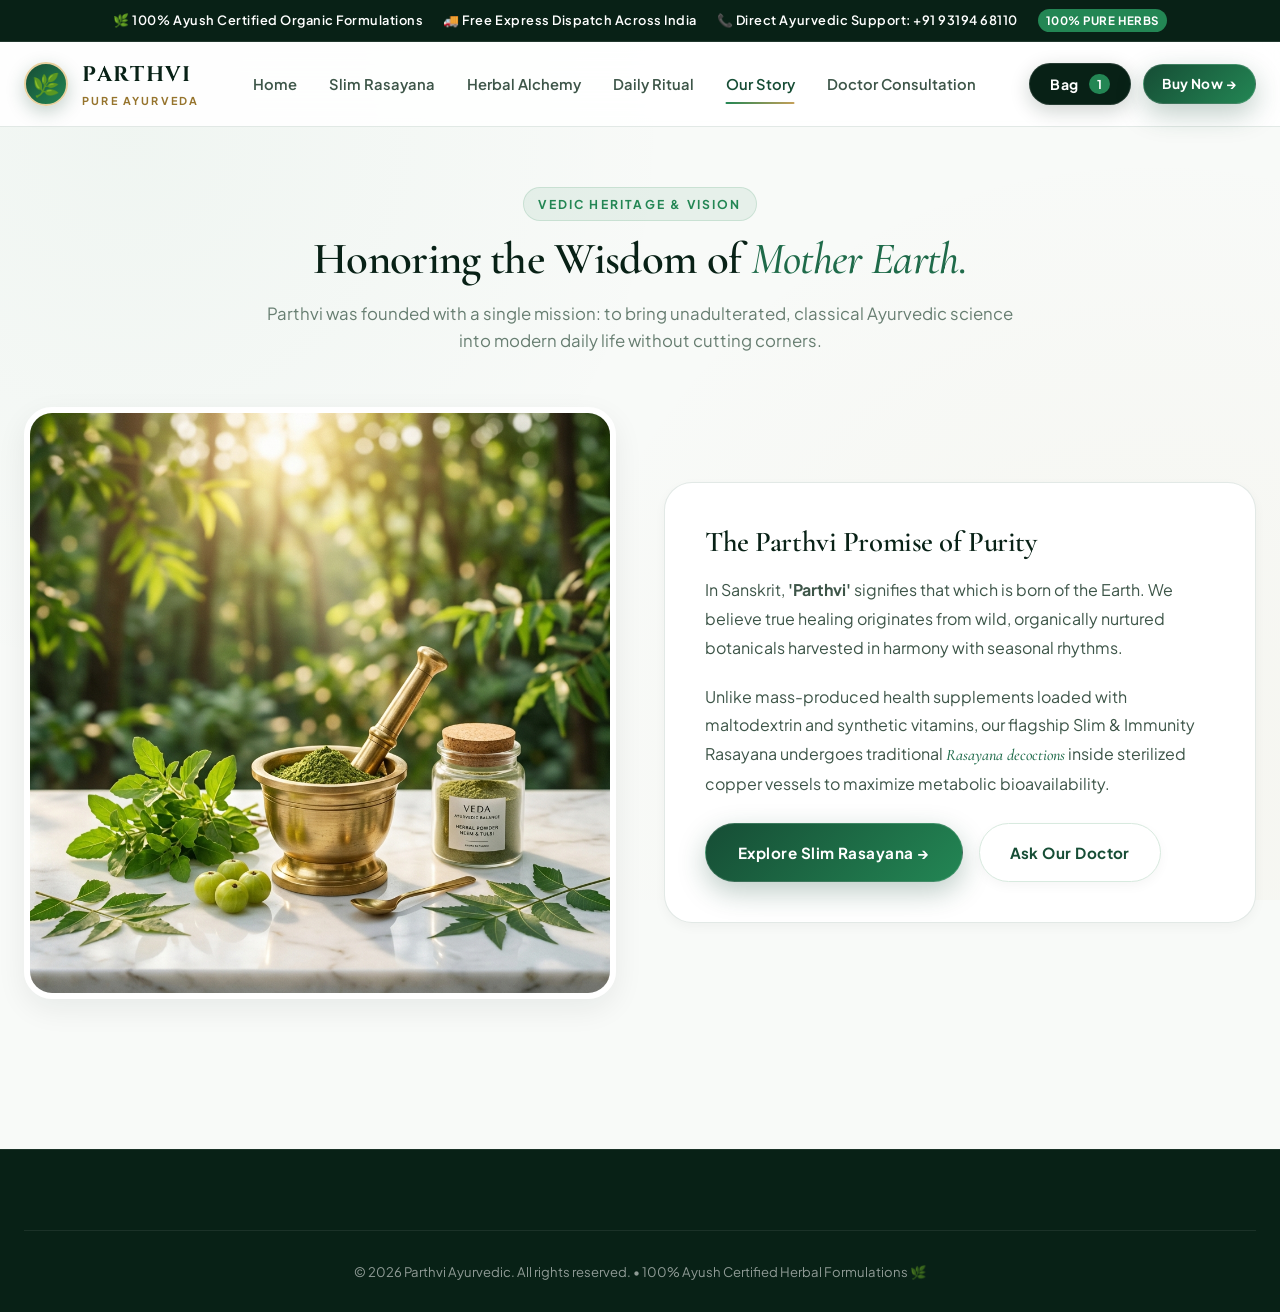
==== commit 2efd9caa: "Remove Dosha quiz & WhatsApp checkout; implement direct custom checkout page with location and phone" ====
--- a/about.html
+++ b/about.html
@@ -13,7 +13,7 @@
     <div class="top-bar-inner">
         <span>🌿 100% Ayush Certified Organic Formulations</span>
         <span>🚚 Free Express Dispatch Across India</span>
-        <span>💬 Instant WhatsApp Doctor Consultation</span>
+        <span>📞 Direct Ayurvedic Support: +91 93194 68110</span>
         <span class="top-bar-badge">100% PURE HERBS</span>
     </div>
 </div>
@@ -38,10 +38,13 @@
         </nav>
 
         <div class="nav-actions">
-            <button class="cart-button" id="cartBtn">
+            <button class="cart-button" id="cartBtn" aria-label="Open Shopping Bag">
                 <span>Bag</span>
                 <b id="cartCount">0</b>
             </button>
+            <a href="checkout.html" class="primary-btn" style="padding: 8px 18px; font-size: 0.85rem;">
+                Buy Now →
+            </a>
         </div>
     </div>
 </header>
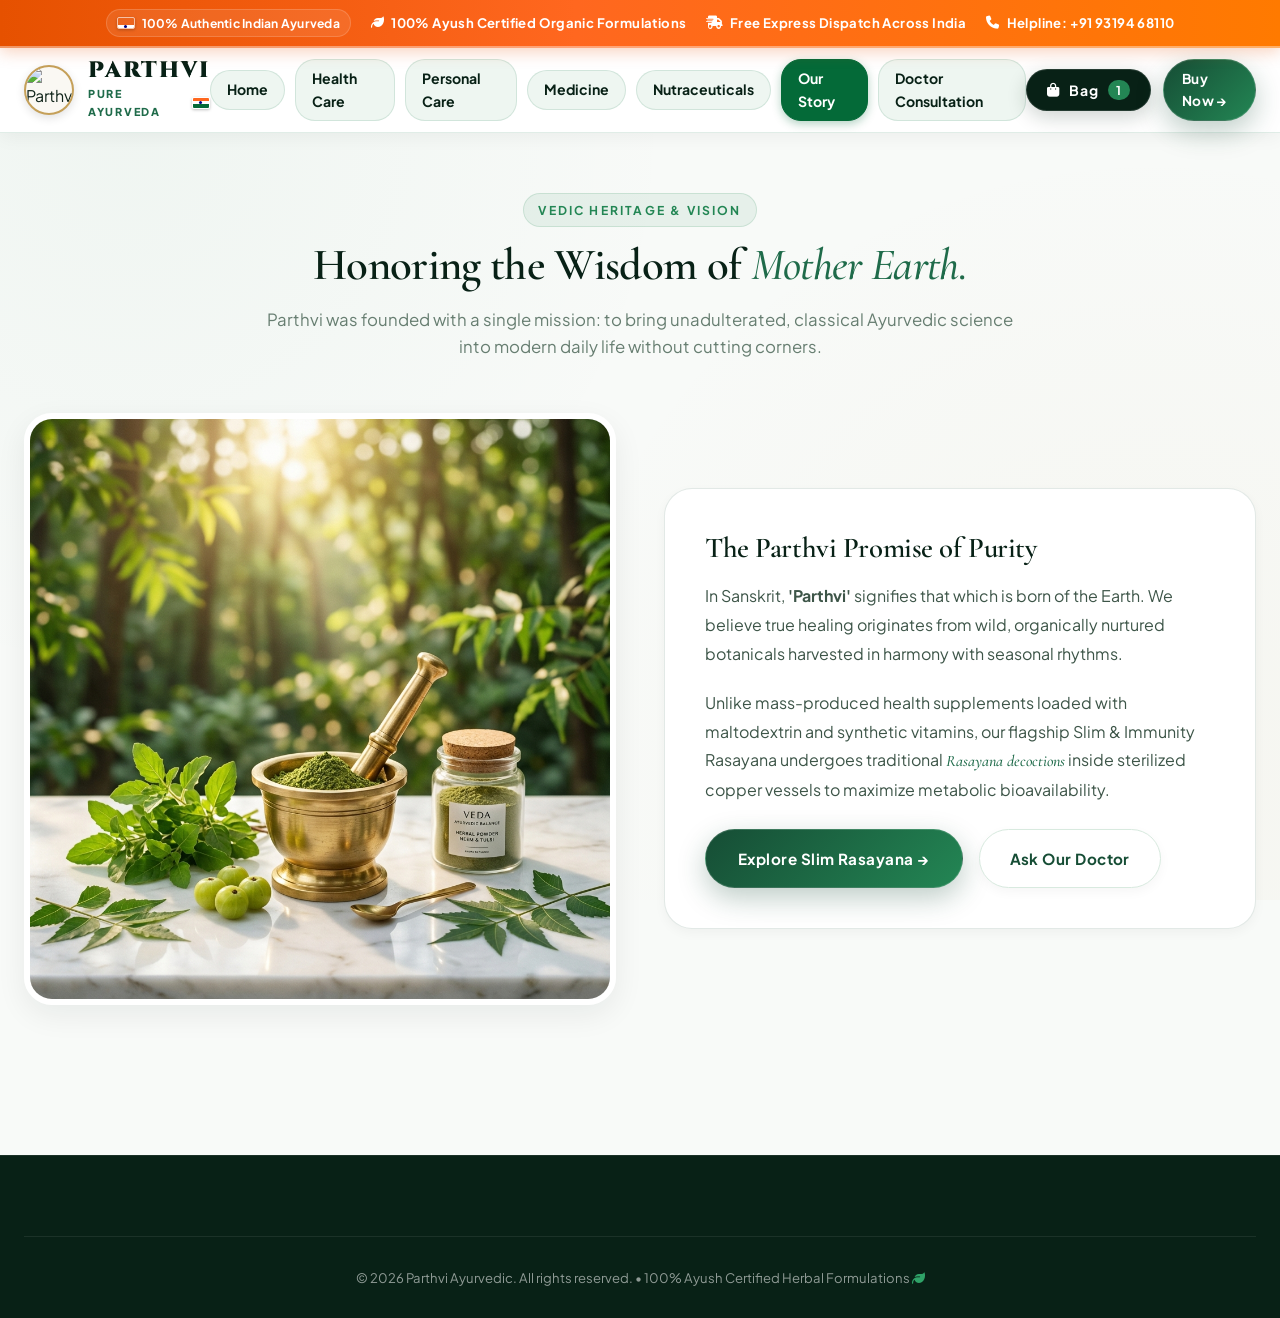
==== commit 72c34824: "Update: multi-category storefront, official logo, 3-tier Tiranga header, and compact banners" ====
--- a/about.html
+++ b/about.html
@@ -5,40 +5,47 @@
     <meta name="viewport" content="width=device-width, initial-scale=1.0">
     <title>Our Story & Botanical Philosophy | Parthvi Ayurvedic</title>
     <meta name="description" content="Discover the origins of Parthvi Ayurvedic: classical Vedic formulations, wild-harvested herbs, and traditional slow extraction methods.">
+    <link rel="icon" type="image/png" href="assets/logo.png">
+    <link rel="apple-touch-icon" href="assets/logo.png">
+    <link rel="stylesheet" href="https://cdnjs.cloudflare.com/ajax/libs/font-awesome/6.5.1/css/all.min.css" integrity="sha512-DTOQO9RWCH3ppGqcWaEA1BIZOC6xxalwEsw9c2QQeAIftl+Vegovlnee1c9QX4TctnWMn13TZye+giMm8e2LwA==" crossorigin="anonymous" referrerpolicy="no-referrer" />
     <link rel="stylesheet" href="styles.css">
 </head>
 <body>
 
 <div class="top-bar">
     <div class="top-bar-inner">
-        <span>🌿 100% Ayush Certified Organic Formulations</span>
-        <span>🚚 Free Express Dispatch Across India</span>
-        <span>📞 Direct Ayurvedic Support: +91 93194 68110</span>
-        <span class="top-bar-badge">100% PURE HERBS</span>
+        <span class="flag-badge-pill"><span class="flag-tiranga-icon"><span class="bar-saffron"></span><span class="bar-white"></span><span class="bar-green"></span></span> 100% Authentic Indian Ayurveda</span>
+        <span><i class="fa-solid fa-leaf"></i> 100% Ayush Certified Organic Formulations</span>
+        <span><i class="fa-solid fa-truck-fast"></i> Free Express Dispatch Across India</span>
+        <span><i class="fa-solid fa-phone"></i> Helpline: +91 93194 68110</span>
     </div>
 </div>
 
 <header class="navbar" id="navbar">
     <div class="nav-container">
         <a href="index.html" class="brand" aria-label="Parthvi Ayurvedic Home">
-            <div class="brand-emblem">🌿</div>
+            <img src="assets/logo.png" alt="Parthvi Ayurveda Official Logo" class="brand-logo-img">
             <div class="brand-text">
                 <span class="brand-name">PARTHVI</span>
-                <span class="brand-tagline">PURE AYURVEDA</span>
+                <span class="brand-tagline" style="display:flex; align-items:center; gap:6px;">
+                    PURE AYURVEDA <span class="flag-tiranga-icon"><span class="bar-saffron"></span><span class="bar-white"></span><span class="bar-green"></span></span>
+                </span>
             </div>
         </a>
 
         <nav class="desktop-nav">
             <a href="index.html">Home</a>
-            <a href="index.html#flagship">Slim Rasayana</a>
-            <a href="index.html#benefits">Herbal Alchemy</a>
-            <a href="index.html#ritual">Daily Ritual</a>
+            <a href="category-healthcare.html">Health Care</a>
+            <a href="category-personalcare.html">Personal Care</a>
+            <a href="category-medicine.html">Medicine</a>
+            <a href="category-nutraceuticals.html">Nutraceuticals</a>
             <a href="about.html" class="active">Our Story</a>
             <a href="contact.html">Doctor Consultation</a>
         </nav>
 
         <div class="nav-actions">
             <button class="cart-button" id="cartBtn" aria-label="Open Shopping Bag">
+                <i class="fa-solid fa-bag-shopping"></i>
                 <span>Bag</span>
                 <b id="cartCount">0</b>
             </button>
@@ -82,7 +89,7 @@
 <footer class="footer">
     <div class="container">
         <div class="footer-bottom" style="text-align: center; justify-content: center;">
-            <span>© 2026 Parthvi Ayurvedic. All rights reserved. • 100% Ayush Certified Herbal Formulations 🌿</span>
+            <span>© 2026 Parthvi Ayurvedic. All rights reserved. • 100% Ayush Certified Herbal Formulations <i class="fa-solid fa-leaf" style="color: #2FA368;"></i></span>
         </div>
     </div>
 </footer>
--- a/styles.css
+++ b/styles.css
@@ -16,6 +16,17 @@
     --bg-card: #FFFFFF;
     --bg-sage-mist: #EEF6F1;
     --bg-sand-warm: #FAF8F3;
+    
+    /* Indian Flag (Tiranga) Official Color Palette */
+    --flag-saffron: #FF671F;
+    --flag-saffron-light: #FF9933;
+    --flag-white: #FFFFFF;
+    --flag-green: #046A38;
+    --flag-green-vibrant: #138808;
+    --flag-navy: #000080;
+    --tricolor-gradient: linear-gradient(90deg, #FF671F 0%, #FF671F 33.33%, #FFFFFF 33.33%, #FFFFFF 66.66%, #046A38 66.66%, #046A38 100%);
+    --tricolor-gradient-smooth: linear-gradient(90deg, #FF671F 0%, #FFA033 28%, #FFFFFF 48%, #FFFFFF 52%, #2FA368 72%, #046A38 100%);
+    --tricolor-header-stripe: linear-gradient(90deg, #FF671F 0%, #FF8020 33.33%, #FFFFFF 33.33%, #FFFFFF 66.66%, #1F8F4E 66.66%, #046A38 100%);
     
     /* Nature Emerald & Sacred Forest Greens */
     --forest-deep: #082116;
@@ -215,19 +226,20 @@
 }
 
 /* =========================================================
-   TOP ANNOUNCEMENT BAR
+   TOP ANNOUNCEMENT BAR (TIER 1: SAFFRON SPREAD / केसरिया)
 ========================================================= */
 .top-bar {
-    background: var(--forest-deep);
-    color: #FFFFFF;
-    font-size: 0.8rem;
-    font-weight: 600;
-    letter-spacing: 0.04em;
+    background: linear-gradient(90deg, #E65100 0%, #FF671F 45%, #FF7A00 100%);
+    color: #FFFFFF;
+    font-size: 0.82rem;
+    font-weight: 700;
+    letter-spacing: 0.03em;
     padding: 9px 16px;
     text-align: center;
-    border-bottom: 1px solid rgba(255, 255, 255, 0.1);
+    border-bottom: 2px solid rgba(255, 255, 255, 0.4);
     position: relative;
     z-index: 1001;
+    box-shadow: 0 4px 15px rgba(230, 81, 0, 0.25);
 }
 
 .top-bar-inner {
@@ -241,20 +253,22 @@
 .top-bar span {
     display: inline-flex;
     align-items: center;
-    gap: 6px;
+    gap: 7px;
+    color: #FFFFFF;
 }
 
 .top-bar-badge {
-    background: var(--emerald-vibrant);
-    color: #FFFFFF;
-    padding: 2px 8px;
+    background: #FFFFFF;
+    color: #046A38;
+    padding: 3px 10px;
     border-radius: var(--radius-full);
     font-size: 0.72rem;
-    font-weight: 700;
+    font-weight: 800;
+    box-shadow: 0 2px 6px rgba(0, 0, 0, 0.15);
 }
 
 /* =========================================================
-   NAVBAR (WHITE & BOTANICAL GLASSMORPHISM)
+   NAVBAR (TIER 2: PARTHVI AYURVEDA LINE - PURE WHITE BANNER)
 ========================================================= */
 .navbar {
     position: sticky;
@@ -262,16 +276,10 @@
     left: 0;
     width: 100%;
     z-index: 1000;
-    background: var(--glass-bg);
-    backdrop-filter: blur(20px);
-    -webkit-backdrop-filter: blur(20px);
-    border-bottom: 1px solid var(--border-card);
+    background: #FFFFFF;
+    border-bottom: 1.5px solid rgba(4, 106, 56, 0.12);
+    box-shadow: 0 4px 18px rgba(0, 0, 0, 0.05);
     transition: var(--transition-smooth);
-}
-
-.navbar.scrolled {
-    background: rgba(255, 255, 255, 0.96);
-    box-shadow: var(--shadow-md);
 }
 
 .nav-container {
@@ -288,6 +296,12 @@
     display: flex;
     align-items: center;
     gap: 14px;
+    text-decoration: none;
+    transition: all 0.3s cubic-bezier(0.16, 1, 0.3, 1);
+}
+
+.brand:hover {
+    transform: translateY(-1px);
 }
 
 .brand-emblem {
@@ -311,57 +325,50 @@
 
 .brand-name {
     font-family: var(--font-display);
-    font-size: 1.32rem;
-    font-weight: 700;
+    font-size: 1.4rem;
+    font-weight: 900;
     letter-spacing: 0.08em;
-    color: var(--forest-deep);
+    color: #082116;
+    line-height: 1.05;
     text-transform: uppercase;
 }
 
 .brand-tagline {
     font-size: 0.68rem;
-    letter-spacing: 0.2em;
+    letter-spacing: 0.16em;
     text-transform: uppercase;
-    color: var(--gold-deep);
-    font-weight: 700;
+    color: #1F6B4A;
+    font-weight: 800;
+    display: flex;
+    align-items: center;
+    gap: 6px;
+    margin-top: 2px;
 }
 
 .desktop-nav {
     display: flex;
     align-items: center;
-    gap: 32px;
+    gap: 10px;
 }
 
 .desktop-nav a {
-    font-size: 0.92rem;
-    font-weight: 600;
-    color: var(--text-secondary);
-    position: relative;
-    padding: 8px 0;
-    transition: var(--transition-fast);
-}
-
-.desktop-nav a::after {
-    content: "";
-    position: absolute;
-    bottom: 0;
-    left: 50%;
-    width: 0;
-    height: 2.5px;
-    background: linear-gradient(90deg, var(--emerald-vibrant), var(--gold));
-    transition: var(--transition-smooth);
-    transform: translateX(-50%);
-    border-radius: var(--radius-full);
+    font-size: 0.88rem;
+    font-weight: 700;
+    color: #082116;
+    background: #EEF6F1;
+    padding: 7px 16px;
+    border-radius: 20px;
+    border: 1px solid rgba(4, 106, 56, 0.12);
+    transition: all 0.22s cubic-bezier(0.16, 1, 0.3, 1);
+    text-decoration: none;
 }
 
 .desktop-nav a:hover,
 .desktop-nav a.active {
-    color: var(--forest-main);
-}
-
-.desktop-nav a:hover::after,
-.desktop-nav a.active::after {
-    width: 100%;
+    background: #046A38;
+    color: #FFFFFF;
+    border-color: #046A38;
+    box-shadow: 0 3px 10px rgba(4, 106, 56, 0.3);
 }
 
 .nav-actions {
@@ -1969,4 +1976,1674 @@
     .cart-panel {
         max-width: 100%;
     }
+}
+
+/* =========================================================
+   PAARTVI AYURVEDA - NEW HOMEPAGE DESIGN SYSTEM
+========================================================= */
+
+/* =========================================================
+   PAARTVI AYURVEDA - EXPANSIVE FLAG NAVIGATION SYSTEM
+========================================================= */
+
+/* Tier 1: Saffron Top Announcement Bar (केसरिया) */
+.paartvi-top-bar {
+    background: linear-gradient(90deg, #E65100 0%, #FF671F 45%, #FF7A00 100%);
+    color: #FFFFFF;
+    padding: 9px 0;
+    font-size: 0.82rem;
+    font-weight: 700;
+    letter-spacing: 0.03em;
+    border-bottom: 2px solid rgba(255, 255, 255, 0.4);
+    position: relative;
+    z-index: 1001;
+    box-shadow: 0 4px 15px rgba(230, 81, 0, 0.25);
+}
+
+.paartvi-top-bar-inner {
+    display: flex;
+    justify-content: center;
+    align-items: center;
+    gap: 18px;
+    text-align: center;
+    flex-wrap: wrap;
+}
+
+.paartvi-top-bar span {
+    display: inline-flex;
+    align-items: center;
+    gap: 7px;
+    color: #FFFFFF;
+}
+
+/* Tier 2: Parthvi Ayurveda Line (Pure White Banner) */
+.paartvi-navbar {
+    background: #FFFFFF;
+    border-bottom: 1.5px solid rgba(4, 106, 56, 0.12);
+    position: sticky;
+    top: 0;
+    z-index: 1000;
+    box-shadow: 0 4px 18px rgba(0, 0, 0, 0.05);
+    transition: var(--transition-smooth);
+}
+
+.paartvi-nav-container {
+    display: flex;
+    justify-content: space-between;
+    align-items: center;
+    padding: 0 24px;
+    height: 84px;
+    max-width: 1280px;
+    margin: 0 auto;
+}
+
+.paartvi-brand {
+    display: flex;
+    align-items: center;
+    gap: 14px;
+    text-decoration: none;
+    transition: all 0.3s cubic-bezier(0.16, 1, 0.3, 1);
+}
+
+.paartvi-brand:hover {
+    transform: translateY(-1px);
+}
+
+.paartvi-brand-logo,
+.brand-logo-img {
+    width: 50px;
+    height: 50px;
+    border-radius: 50%;
+    object-fit: cover;
+    object-position: center;
+    border: 2px solid #C5A059;
+    box-shadow: 0 3px 10px rgba(0, 0, 0, 0.12);
+    background: #FAF8F3;
+    flex-shrink: 0;
+    transition: transform 0.3s cubic-bezier(0.16, 1, 0.3, 1);
+}
+
+.paartvi-brand:hover .paartvi-brand-logo,
+.brand:hover .brand-logo-img {
+    transform: scale(1.06) rotate(2deg);
+}
+
+.footer-logo-img {
+    width: 54px;
+    height: 54px;
+    border-radius: 50%;
+    object-fit: cover;
+    border: 2px solid #C5A059;
+    box-shadow: 0 4px 15px rgba(0, 0, 0, 0.2);
+    background: #FAF8F3;
+    flex-shrink: 0;
+}
+
+.admin-logo-img {
+    width: 68px;
+    height: 68px;
+    border-radius: 50%;
+    object-fit: cover;
+    border: 2.5px solid #238654;
+    box-shadow: 0 6px 20px rgba(35, 134, 84, 0.25);
+    margin-bottom: 12px;
+    background: #FAF8F3;
+}
+
+.paartvi-brand-icon {
+    font-size: 2rem;
+    color: #1F6B4A;
+    display: flex;
+    align-items: center;
+}
+
+.paartvi-brand-title {
+    font-family: var(--font-display);
+    font-size: 1.45rem;
+    font-weight: 900;
+    letter-spacing: 0.08em;
+    color: #082116;
+    line-height: 1.05;
+    display: block;
+    margin: 0;
+}
+
+.paartvi-brand-tagline {
+    font-size: 0.68rem;
+    color: #1F6B4A;
+    font-weight: 800;
+    letter-spacing: 0.16em;
+    display: flex;
+    align-items: center;
+    gap: 6px;
+    margin-top: 2px;
+    text-transform: uppercase;
+}
+
+@media (max-width: 640px) {
+    .paartvi-brand-logo,
+    .brand-logo-img {
+        width: 42px;
+        height: 42px;
+    }
+    .paartvi-brand-title {
+        font-size: 1.25rem;
+    }
+}
+
+/* Header Right Circular Action Icons */
+.paartvi-header-actions {
+    display: flex;
+    align-items: center;
+    gap: 12px;
+}
+
+.header-icon-circle {
+    width: 40px;
+    height: 40px;
+    border-radius: 50%;
+    background: #EEF6F1;
+    color: #046A38;
+    display: flex;
+    align-items: center;
+    justify-content: center;
+    font-size: 1.1rem;
+    position: relative;
+    border: 1px solid rgba(4, 106, 56, 0.12);
+    cursor: pointer;
+    transition: all 0.25s cubic-bezier(0.16, 1, 0.3, 1);
+}
+
+.header-icon-circle i {
+    color: #046A38;
+    transition: color 0.2s ease;
+}
+
+.header-icon-circle:hover {
+    background: #FF671F;
+    border-color: #FF671F;
+    transform: translateY(-2px);
+    box-shadow: 0 4px 12px rgba(255, 103, 31, 0.35);
+}
+
+.header-icon-circle:hover i {
+    color: #FFFFFF;
+}
+
+.header-badge {
+    position: absolute;
+    top: -4px;
+    right: -4px;
+    background: #FF671F;
+    color: #FFFFFF;
+    font-size: 0.68rem;
+    font-weight: 800;
+    width: 18px;
+    height: 18px;
+    border-radius: 50%;
+    display: flex;
+    align-items: center;
+    justify-content: center;
+    border: 2px solid #FFFFFF;
+    box-shadow: 0 2px 5px rgba(0, 0, 0, 0.2);
+}
+
+/* Tier 3: Vedic India Green Sub-Navbar (हरा) */
+.sub-navbar {
+    background: linear-gradient(90deg, #09371F 0%, #046A38 50%, #0C492A 100%);
+    color: #FFFFFF;
+    border-top: 1.5px solid rgba(255, 255, 255, 0.25);
+    border-bottom: 2.5px solid rgba(4, 106, 56, 0.6);
+    padding: 10px 0;
+    position: relative;
+    box-shadow: 0 6px 18px rgba(4, 106, 56, 0.25);
+}
+
+.sub-navbar-container {
+    max-width: 1280px;
+    margin: 0 auto;
+    padding: 0 24px;
+    display: flex;
+    justify-content: space-between;
+    align-items: center;
+}
+
+.shop-categories-btn {
+    display: inline-flex;
+    align-items: center;
+    gap: 10px;
+    color: #FFFFFF;
+    font-weight: 700;
+    font-size: 0.95rem;
+    cursor: pointer;
+    padding: 6px 14px;
+    border-radius: 8px;
+    background: rgba(255, 255, 255, 0.16);
+    border: 1px solid rgba(255, 255, 255, 0.35);
+    transition: var(--transition-fast);
+}
+
+.shop-categories-btn:hover {
+    background: #FF671F;
+    border-color: #FF671F;
+    box-shadow: 0 3px 10px rgba(255, 103, 31, 0.35);
+    color: #FFFFFF;
+}
+
+.sub-nav-search-btn {
+    width: 36px;
+    height: 36px;
+    border-radius: 50%;
+    background: rgba(255, 255, 255, 0.16);
+    color: #FFFFFF;
+    border: 1px solid rgba(255, 255, 255, 0.35);
+    display: inline-flex;
+    align-items: center;
+    justify-content: center;
+    cursor: pointer;
+    transition: var(--transition-fast);
+}
+
+.sub-nav-search-btn:hover {
+    background: #FF671F;
+    border-color: #FF671F;
+    color: #FFFFFF;
+    transform: scale(1.06);
+}
+
+/* =========================================================
+   INDIAN FLAG (TIRANGA) UI BADGES & COMPONENTS
+========================================================= */
+.flag-tiranga-icon {
+    display: inline-flex;
+    flex-direction: column;
+    width: 18px;
+    height: 12px;
+    border-radius: 2px;
+    overflow: hidden;
+    box-shadow: 0 1px 3px rgba(0, 0, 0, 0.25);
+    border: 0.8px solid rgba(255, 255, 255, 0.6);
+    vertical-align: middle;
+    flex-shrink: 0;
+}
+
+.flag-tiranga-icon .bar-saffron {
+    background: #FF671F;
+    height: 4px;
+    width: 100%;
+}
+
+.flag-tiranga-icon .bar-white {
+    background: #FFFFFF;
+    height: 4px;
+    width: 100%;
+    position: relative;
+    display: flex;
+    align-items: center;
+    justify-content: center;
+}
+
+.flag-tiranga-icon .bar-white::after {
+    content: "";
+    width: 3px;
+    height: 3px;
+    background: #000080;
+    border-radius: 50%;
+}
+
+.flag-tiranga-icon .bar-green {
+    background: #046A38;
+    height: 4px;
+    width: 100%;
+}
+
+.flag-badge-pill {
+    display: inline-flex;
+    align-items: center;
+    gap: 7px;
+    background: rgba(255, 255, 255, 0.09);
+    padding: 3px 10px;
+    border-radius: var(--radius-full);
+    font-size: 0.76rem;
+    font-weight: 700;
+    color: #FFFFFF;
+    border: 1px solid rgba(255, 255, 255, 0.16);
+    letter-spacing: 0.02em;
+}
+
+.flag-ribbon-tag {
+    display: inline-flex;
+    align-items: center;
+    gap: 6px;
+    padding: 3px 10px;
+    border-radius: 6px;
+    background: #FAF8F3;
+    border: 1px solid #E7D09F;
+    font-size: 0.75rem;
+    font-weight: 700;
+    color: #0F3524;
+}
+
+.sub-nav-search-btn {
+    width: 38px;
+    height: 38px;
+    display: flex;
+    align-items: center;
+    justify-content: center;
+    border-radius: 50%;
+    color: #164D35;
+    font-size: 1.1rem;
+    cursor: pointer;
+    transition: var(--transition-fast);
+}
+
+.sub-nav-search-btn:hover {
+    background: #EEF6F1;
+}
+
+/* =========================================================
+   HERO WEIGHT LOSS BANNER
+========================================================= */
+.paartvi-hero-wrap {
+    padding: 20px 0 10px;
+}
+
+.paartvi-hero-card {
+    background: linear-gradient(105deg, #FAFDFB 0%, #E6F3EB 55%, #D4EADB 100%);
+    border-radius: 20px;
+    border: 1px solid rgba(31, 107, 74, 0.16);
+    overflow: hidden;
+    position: relative;
+    box-shadow: 0 10px 35px rgba(8, 33, 22, 0.06);
+}
+
+.paartvi-hero-grid {
+    display: grid;
+    grid-template-columns: 1fr 1.15fr;
+    align-items: center;
+    min-height: 420px;
+}
+
+.paartvi-hero-content {
+    padding: 48px 48px 36px;
+    z-index: 2;
+}
+
+.paartvi-hero-brand {
+    font-family: var(--font-display);
+    font-size: 0.9rem;
+    font-weight: 700;
+    color: #1F6B4A;
+    letter-spacing: 0.05em;
+    margin-bottom: 12px;
+    display: flex;
+    align-items: center;
+    gap: 6px;
+}
+
+.paartvi-hero-heading-sub {
+    font-size: 1.1rem;
+    font-weight: 700;
+    letter-spacing: 0.08em;
+    color: #10241A;
+    text-transform: uppercase;
+    display: block;
+    margin-bottom: 2px;
+}
+
+.paartvi-hero-heading-main {
+    font-family: var(--font-sans);
+    font-size: clamp(2.4rem, 4vw, 3.6rem);
+    font-weight: 900;
+    color: #0F3524;
+    line-height: 1.02;
+    letter-spacing: -0.02em;
+    margin-bottom: 14px;
+}
+
+.paartvi-hero-desc {
+    font-size: 1.05rem;
+    color: #3D5548;
+    font-weight: 500;
+    margin-bottom: 24px;
+}
+
+.paartvi-btn-shop {
+    display: inline-flex;
+    align-items: center;
+    gap: 10px;
+    background: #103825;
+    color: #FFFFFF;
+    padding: 13px 32px;
+    border-radius: 28px;
+    font-weight: 700;
+    font-size: 0.95rem;
+    letter-spacing: 0.04em;
+    text-transform: uppercase;
+    box-shadow: 0 6px 20px rgba(16, 56, 37, 0.28);
+    transition: all 0.25s ease;
+}
+
+.paartvi-btn-shop:hover {
+    background: #1B5C3D;
+    transform: translateY(-2px);
+    box-shadow: 0 10px 26px rgba(16, 56, 37, 0.35);
+    color: #FFFFFF;
+}
+
+.paartvi-hero-image-wrap {
+    height: 100%;
+    display: flex;
+    align-items: center;
+    justify-content: center;
+    padding: 20px;
+    position: relative;
+}
+
+.paartvi-hero-image-wrap img {
+    max-height: 380px;
+    width: auto;
+    object-fit: contain;
+    filter: drop-shadow(0 14px 30px rgba(8, 33, 22, 0.14));
+    transition: transform 0.4s ease;
+}
+
+.paartvi-hero-card:hover .paartvi-hero-image-wrap img {
+    transform: scale(1.02);
+}
+
+/* 4 Feature Pills Bar at bottom of Hero */
+.hero-feature-pills-bar {
+    background: #FFFFFF;
+    border-top: 1px solid rgba(31, 107, 74, 0.12);
+    display: grid;
+    grid-template-columns: repeat(4, 1fr);
+    padding: 14px 20px;
+    gap: 12px;
+}
+
+.hero-pill-item {
+    display: flex;
+    align-items: center;
+    justify-content: center;
+    gap: 10px;
+    padding: 6px 12px;
+    border-right: 1px solid rgba(31, 107, 74, 0.1);
+    font-size: 0.85rem;
+    font-weight: 700;
+    color: #0F3524;
+    letter-spacing: 0.02em;
+}
+
+.hero-pill-item:last-child {
+    border-right: none;
+}
+
+.hero-pill-icon {
+    font-size: 1.15rem;
+}
+
+/* =========================================================
+   CATEGORY CARDS SECTION
+========================================================= */
+.category-section-wrap {
+    padding: 30px 0 20px;
+}
+
+.category-cards-grid {
+    display: grid;
+    grid-template-columns: repeat(4, 1fr);
+    gap: 18px;
+}
+
+.category-card {
+    background: #EAF5EE;
+    border: 1.5px solid rgba(31, 107, 74, 0.12);
+    border-radius: 16px;
+    padding: 20px 16px 18px;
+    text-align: center;
+    cursor: pointer;
+    transition: all 0.3s cubic-bezier(0.16, 1, 0.3, 1);
+    display: flex;
+    flex-direction: column;
+    align-items: center;
+    justify-content: space-between;
+    min-height: 180px;
+    text-decoration: none;
+}
+
+.category-card:hover {
+    background: #DFF0E5;
+    border-color: #1F6B4A;
+    transform: translateY(-4px);
+    box-shadow: 0 10px 24px rgba(31, 107, 74, 0.12);
+}
+
+.category-card-img {
+    height: 100px;
+    width: 100%;
+    object-fit: contain;
+    margin-bottom: 12px;
+    transition: transform 0.3s ease;
+}
+
+.category-card:hover .category-card-img {
+    transform: scale(1.06);
+}
+
+.category-card-title {
+    font-size: 0.98rem;
+    font-weight: 700;
+    color: #164D35;
+    letter-spacing: 0.01em;
+}
+
+/* =========================================================
+   MIDDLE CARE PROMO BANNER
+========================================================= */
+.care-promo-section {
+    padding: 20px 0;
+}
+
+.care-promo-card {
+    background: linear-gradient(100deg, #EDF7F1 0%, #D8EDE0 60%, #CCE6D5 100%);
+    border-radius: 18px;
+    border: 1.5px solid rgba(31, 107, 74, 0.15);
+    overflow: hidden;
+    display: grid;
+    grid-template-columns: 1.2fr 1fr;
+    align-items: center;
+    box-shadow: 0 8px 30px rgba(8, 33, 22, 0.05);
+}
+
+.care-promo-content {
+    padding: 36px 44px;
+}
+
+.care-promo-brand {
+    font-family: var(--font-display);
+    font-size: 0.85rem;
+    font-weight: 700;
+    color: #1F6B4A;
+    letter-spacing: 0.05em;
+    margin-bottom: 8px;
+    display: flex;
+    align-items: center;
+    gap: 6px;
+}
+
+.care-promo-title {
+    font-family: var(--font-sans);
+    font-size: clamp(1.6rem, 2.5vw, 2.3rem);
+    font-weight: 900;
+    color: #0F3524;
+    line-height: 1.12;
+    margin-bottom: 8px;
+    letter-spacing: -0.01em;
+}
+
+.care-promo-sub {
+    font-size: 0.95rem;
+    color: #3D5548;
+    font-weight: 600;
+    margin-bottom: 20px;
+}
+
+.care-promo-img-wrap {
+    height: 100%;
+    display: flex;
+    align-items: center;
+    justify-content: flex-end;
+    overflow: hidden;
+}
+
+.care-promo-img-wrap img {
+    height: 220px;
+    width: 100%;
+    object-fit: cover;
+    object-position: center;
+    border-radius: 0 16px 16px 0;
+}
+
+/* =========================================================
+   TOP OFFERS SECTION
+========================================================= */
+.section-header-row {
+    display: flex;
+    justify-content: space-between;
+    align-items: center;
+    margin-bottom: 18px;
+}
+
+.section-title-bold {
+    font-size: 1.35rem;
+    font-weight: 800;
+    color: #0F3524;
+    letter-spacing: -0.01em;
+}
+
+.see-all-link {
+    font-size: 0.92rem;
+    font-weight: 700;
+    color: #164D35;
+    display: inline-flex;
+    align-items: center;
+    gap: 4px;
+    text-decoration: none;
+    transition: var(--transition-fast);
+}
+
+.see-all-link:hover {
+    color: #2FA368;
+    transform: translateX(3px);
+}
+
+.offers-cards-grid {
+    display: grid;
+    grid-template-columns: repeat(4, 1fr);
+    gap: 16px;
+}
+
+.offer-card {
+    background: #EAF5EE;
+    border: 1.5px solid rgba(31, 107, 74, 0.12);
+    border-radius: 16px;
+    padding: 16px 14px 14px;
+    text-decoration: none;
+    display: flex;
+    flex-direction: column;
+    justify-content: space-between;
+    min-height: 180px;
+    transition: all 0.3s ease;
+    cursor: pointer;
+}
+
+.offer-card:hover {
+    background: #DFEFE5;
+    border-color: #1F6B4A;
+    transform: translateY(-3px);
+    box-shadow: 0 8px 20px rgba(31, 107, 74, 0.12);
+}
+
+.offer-card-img {
+    height: 95px;
+    width: 100%;
+    object-fit: contain;
+    margin-bottom: 12px;
+}
+
+.offer-card-text {
+    border-top: 1px solid rgba(31, 107, 74, 0.1);
+    padding-top: 8px;
+    display: flex;
+    justify-content: space-between;
+    align-items: flex-end;
+}
+
+.offer-card-upto {
+    font-size: 0.72rem;
+    color: #557564;
+    font-weight: 600;
+    text-transform: uppercase;
+    display: block;
+}
+
+.offer-card-discount {
+    font-size: 1.15rem;
+    font-weight: 800;
+    color: #0F3524;
+    line-height: 1.1;
+    display: block;
+}
+
+.offer-card-category {
+    font-size: 0.78rem;
+    font-weight: 700;
+    color: #1F6B4A;
+    display: block;
+}
+
+.offer-card-arrow {
+    color: #1F6B4A;
+    font-size: 1rem;
+    font-weight: 700;
+}
+
+/* =========================================================
+   FEATURED PRODUCTS SECTION
+========================================================= */
+.featured-products-grid {
+    display: grid;
+    grid-template-columns: repeat(4, 1fr);
+    gap: 20px;
+}
+
+.featured-product-card {
+    background: #FFFFFF;
+    border: 1.5px solid rgba(31, 107, 74, 0.12);
+    border-radius: 16px;
+    padding: 16px;
+    position: relative;
+    display: flex;
+    flex-direction: column;
+    justify-content: space-between;
+    transition: all 0.3s cubic-bezier(0.16, 1, 0.3, 1);
+    box-shadow: 0 4px 14px rgba(0, 0, 0, 0.03);
+}
+
+.featured-product-card:hover {
+    border-color: #1F6B4A;
+    transform: translateY(-4px);
+    box-shadow: 0 12px 30px rgba(31, 107, 74, 0.12);
+}
+
+.product-featured-tag {
+    position: absolute;
+    top: 14px;
+    right: 14px;
+    background: #0F3524;
+    color: #FFFFFF;
+    font-size: 0.7rem;
+    font-weight: 700;
+    padding: 3px 8px;
+    border-radius: 6px;
+    letter-spacing: 0.02em;
+    z-index: 2;
+}
+
+.featured-product-img-wrap {
+    height: 160px;
+    display: flex;
+    align-items: center;
+    justify-content: center;
+    margin-bottom: 12px;
+}
+
+.featured-product-img-wrap img {
+    max-height: 150px;
+    width: auto;
+    object-fit: contain;
+    transition: transform 0.3s ease;
+}
+
+.featured-product-card:hover .featured-product-img-wrap img {
+    transform: scale(1.05);
+}
+
+.featured-product-title {
+    font-size: 0.95rem;
+    font-weight: 700;
+    color: #0F3524;
+    margin-bottom: 6px;
+    line-height: 1.3;
+}
+
+.featured-product-rating {
+    font-size: 0.8rem;
+    color: #E67E22;
+    margin-bottom: 8px;
+}
+
+.featured-product-price-row {
+    display: flex;
+    align-items: baseline;
+    gap: 8px;
+    margin-bottom: 14px;
+}
+
+.featured-price-current {
+    font-size: 1.15rem;
+    font-weight: 800;
+    color: #0F3524;
+}
+
+.featured-price-original {
+    font-size: 0.85rem;
+    color: #8E9F94;
+    text-decoration: line-through;
+}
+
+.featured-product-btn-group {
+    display: grid;
+    grid-template-columns: 1fr auto;
+    gap: 8px;
+}
+
+.btn-add-bag {
+    background: #EEF6F1;
+    color: #164D35;
+    border: 1px solid rgba(31, 107, 74, 0.2);
+    padding: 9px 12px;
+    border-radius: 8px;
+    font-weight: 700;
+    font-size: 0.85rem;
+    cursor: pointer;
+    transition: var(--transition-fast);
+}
+
+.btn-add-bag:hover {
+    background: #164D35;
+    color: #FFFFFF;
+}
+
+.btn-quick-buy {
+    background: #0F3524;
+    color: #FFFFFF;
+    padding: 9px 14px;
+    border-radius: 8px;
+    font-weight: 700;
+    font-size: 0.85rem;
+    cursor: pointer;
+    transition: var(--transition-fast);
+    display: flex;
+    align-items: center;
+    justify-content: center;
+}
+
+.btn-quick-buy:hover {
+    background: #238654;
+}
+
+/* =========================================================
+   CATEGORY DRAWER & RESPONSIVENESS
+========================================================= */
+.category-drawer {
+    position: fixed;
+    top: 0;
+    left: -320px;
+    width: 300px;
+    height: 100%;
+    background: #FFFFFF;
+    z-index: 10000;
+    box-shadow: 4px 0 25px rgba(0, 0, 0, 0.15);
+    transition: left 0.35s cubic-bezier(0.16, 1, 0.3, 1);
+    padding: 24px;
+    overflow-y: auto;
+}
+
+.category-drawer.active {
+    left: 0;
+}
+
+.category-drawer-overlay {
+    position: fixed;
+    inset: 0;
+    background: rgba(8, 33, 22, 0.5);
+    z-index: 9999;
+    opacity: 0;
+    visibility: hidden;
+    transition: all 0.3s ease;
+}
+
+.category-drawer-overlay.active {
+    opacity: 1;
+    visibility: visible;
+}
+
+.category-drawer-item {
+    display: flex;
+    align-items: center;
+    gap: 12px;
+    padding: 12px 14px;
+    border-radius: 10px;
+    color: #0F3524;
+    font-weight: 600;
+    font-size: 0.95rem;
+    text-decoration: none;
+    transition: var(--transition-fast);
+    margin-bottom: 4px;
+}
+
+.category-drawer-item:hover {
+    background: #EEF6F1;
+    color: #1F6B4A;
+}
+
+/* Responsive adjustments for Paartvi layout */
+@media (max-width: 1024px) {
+    .category-cards-grid,
+    .offers-cards-grid,
+    .featured-products-grid {
+        grid-template-columns: repeat(2, 1fr);
+    }
+    .paartvi-hero-grid {
+        grid-template-columns: 1fr;
+    }
+    .paartvi-hero-image-wrap {
+        order: -1;
+        min-height: 260px;
+    }
+    .care-promo-card {
+        grid-template-columns: 1fr;
+    }
+    .care-promo-img-wrap img {
+        height: 180px;
+        border-radius: 0 0 16px 16px;
+    }
+}
+
+@media (max-width: 640px) {
+    .paartvi-nav-container {
+        padding: 10px 14px;
+    }
+    .paartvi-brand-title {
+        font-size: 1.25rem;
+    }
+    .paartvi-brand-tagline {
+        font-size: 0.65rem;
+    }
+    .header-icon-circle {
+        width: 36px;
+        height: 36px;
+        font-size: 1rem;
+    }
+    .hero-feature-pills-bar {
+        grid-template-columns: repeat(2, 1fr);
+        gap: 8px;
+    }
+    .hero-pill-item {
+        border-right: none;
+        border-bottom: 1px solid rgba(31, 107, 74, 0.08);
+        font-size: 0.78rem;
+    }
+    .paartvi-hero-content {
+        padding: 24px 20px 20px;
+    }
+    .category-cards-grid,
+    .offers-cards-grid,
+    .featured-products-grid {
+        grid-template-columns: 1fr 1fr;
+        gap: 10px;
+    }
+    .category-card {
+        padding: 14px 10px;
+        min-height: 140px;
+    }
+    .category-card-img {
+        height: 70px;
+    }
+    .category-card-title {
+        font-size: 0.85rem;
+    }
+}
+
+/* =========================================================
+   PROFESSIONAL ICON SYSTEM ENHANCEMENTS
+========================================================= */
+.fa-solid, .fa-regular, .fa-brands {
+    display: inline-block;
+    line-height: 1;
+}
+
+.header-icon-circle i {
+    font-size: 1.12rem;
+    color: #1F6B4A;
+    transition: transform 0.2s cubic-bezier(0.16, 1, 0.3, 1), color 0.2s ease;
+}
+
+.header-icon-circle:hover i {
+    transform: scale(1.12);
+    color: #0F3524;
+}
+
+.paartvi-brand-icon i {
+    font-size: 1.25rem;
+    color: #2FA368;
+}
+
+.shop-categories-btn i {
+    font-size: 1rem;
+    color: #164D35;
+}
+
+.sub-nav-search-btn i {
+    font-size: 1rem;
+    color: #164D35;
+}
+
+.drawer-cat-icon {
+    width: 32px;
+    height: 32px;
+    border-radius: 8px;
+    background: #EEF6F1;
+    display: inline-flex;
+    align-items: center;
+    justify-content: center;
+    color: #1F6B4A;
+    font-size: 0.95rem;
+    flex-shrink: 0;
+    transition: all 0.2s ease;
+}
+
+.category-drawer-item:hover .drawer-cat-icon {
+    background: #1F6B4A;
+    color: #FFFFFF;
+    transform: scale(1.05);
+}
+
+.hero-pill-icon {
+    font-size: 1.2rem;
+    color: #1F6B4A;
+    display: inline-flex;
+    align-items: center;
+    justify-content: center;
+}
+
+.featured-product-rating i {
+    color: #F59E0B;
+    font-size: 0.78rem;
+    margin-right: 2px;
+}
+
+.btn-add-bag i {
+    font-size: 0.85rem;
+    margin-right: 4px;
+}
+
+.btn-quick-buy i {
+    font-size: 0.85rem;
+    margin-right: 4px;
+}
+
+.search-input-wrap i {
+    font-size: 1.05rem;
+}
+
+/* =========================================================
+   HOMEPAGE CATEGORY SHOWCASE (COMPACT DIRECT START)
+========================================================= */
+.home-categories-hero {
+    padding: 16px 0 12px;
+    background: linear-gradient(180deg, rgba(238, 246, 241, 0.4) 0%, rgba(248, 250, 248, 0) 100%);
+}
+
+.home-cat-hero-header {
+    text-align: center;
+    max-width: 680px;
+    margin: 0 auto 14px;
+}
+
+.home-cat-hero-badge {
+    display: inline-flex;
+    align-items: center;
+    gap: 6px;
+    background: #EEF6F1;
+    color: #1F6B4A;
+    font-size: 0.72rem;
+    font-weight: 700;
+    text-transform: uppercase;
+    letter-spacing: 0.1em;
+    padding: 3px 12px;
+    border-radius: 50px;
+    border: 1px solid rgba(31, 107, 74, 0.2);
+    margin-bottom: 6px;
+}
+
+.home-cat-hero-title {
+    font-family: var(--font-heading);
+    font-size: 1.55rem;
+    font-weight: 800;
+    color: var(--forest-deep);
+    margin-bottom: 4px;
+    letter-spacing: -0.01em;
+    line-height: 1.2;
+}
+
+.home-cat-hero-sub {
+    color: var(--text-muted);
+    font-size: 0.86rem;
+    line-height: 1.4;
+}
+
+.category-cards-grid-hero {
+    display: grid;
+    grid-template-columns: repeat(6, 1fr);
+    gap: 12px;
+}
+
+.cat-card-hero {
+    background: #FFFFFF;
+    border: 1.5px solid rgba(31, 107, 74, 0.12);
+    border-radius: 14px;
+    padding: 12px 8px 10px;
+    text-align: center;
+    text-decoration: none;
+    display: flex;
+    flex-direction: column;
+    align-items: center;
+    justify-content: space-between;
+    transition: all 0.3s cubic-bezier(0.16, 1, 0.3, 1);
+    box-shadow: 0 3px 12px rgba(15, 53, 36, 0.04);
+    position: relative;
+    overflow: hidden;
+}
+
+.cat-card-hero::before {
+    content: '';
+    position: absolute;
+    top: 0;
+    left: 0;
+    width: 100%;
+    height: 3px;
+    background: linear-gradient(90deg, #1F6B4A, #C5A059);
+    opacity: 0;
+    transition: opacity 0.3s ease;
+}
+
+.cat-card-hero:hover {
+    transform: translateY(-4px);
+    border-color: #1F6B4A;
+    box-shadow: 0 10px 22px rgba(15, 53, 36, 0.1);
+}
+
+.cat-card-hero:hover::before {
+    opacity: 1;
+}
+
+.cat-card-hero-img-wrap {
+    width: 100%;
+    height: 75px;
+    display: flex;
+    align-items: center;
+    justify-content: center;
+    margin-bottom: 6px;
+}
+
+.cat-card-hero-img-wrap img {
+    max-height: 100%;
+    max-width: 100%;
+    object-fit: contain;
+    transition: transform 0.35s ease;
+}
+
+.cat-card-hero:hover .cat-card-hero-img-wrap img {
+    transform: scale(1.08);
+}
+
+.cat-card-hero-title {
+    font-size: 0.86rem;
+    font-weight: 700;
+    color: var(--forest-deep);
+    margin-bottom: 2px;
+    line-height: 1.25;
+}
+
+.cat-card-hero-count {
+    font-size: 0.7rem;
+    font-weight: 600;
+    color: #1F6B4A;
+    background: #EEF6F1;
+    padding: 2px 8px;
+    border-radius: 10px;
+    margin-top: 2px;
+}
+
+.cat-card-hero-arrow {
+    display: inline-flex;
+    align-items: center;
+    justify-content: center;
+    width: 22px;
+    height: 22px;
+    border-radius: 50%;
+    background: rgba(31, 107, 74, 0.08);
+    color: #1F6B4A;
+    font-size: 0.65rem;
+    margin-top: 6px;
+    transition: all 0.25s ease;
+}
+
+.cat-card-hero:hover .cat-card-hero-arrow {
+    background: #1F6B4A;
+    color: #FFFFFF;
+    transform: translateX(2px);
+}
+
+/* =========================================================
+   CATEGORY LANDING PAGE DEDICATED STYLES (COMPACT BANNER)
+========================================================= */
+.category-page-header {
+    background: linear-gradient(135deg, #0F3524 0%, #164D35 50%, #1F6B4A 100%);
+    color: #FFFFFF;
+    padding: 20px 0 16px;
+    position: relative;
+    overflow: hidden;
+}
+
+.category-page-header::after {
+    content: '';
+    position: absolute;
+    right: -20px;
+    bottom: -40px;
+    width: 180px;
+    height: 180px;
+    background: radial-gradient(circle, rgba(197, 160, 89, 0.2) 0%, rgba(255,255,255,0) 70%);
+    border-radius: 50%;
+    pointer-events: none;
+}
+
+.cat-header-content {
+    display: flex;
+    align-items: center;
+    justify-content: space-between;
+    gap: 20px;
+    flex-wrap: wrap;
+    position: relative;
+    z-index: 2;
+}
+
+.cat-header-text {
+    max-width: 680px;
+}
+
+.cat-breadcrumbs {
+    display: flex;
+    align-items: center;
+    gap: 6px;
+    font-size: 0.78rem;
+    color: rgba(255, 255, 255, 0.7);
+    margin-bottom: 8px;
+}
+
+.cat-breadcrumbs a {
+    color: #FFFFFF;
+    text-decoration: none;
+    transition: color 0.2s ease;
+}
+
+.cat-breadcrumbs a:hover {
+    color: #C5A059;
+}
+
+.cat-badge-tag {
+    display: inline-flex;
+    align-items: center;
+    gap: 5px;
+    background: rgba(197, 160, 89, 0.25);
+    color: #F8E3B6;
+    border: 1px solid rgba(197, 160, 89, 0.4);
+    padding: 3px 10px;
+    border-radius: 50px;
+    font-size: 0.72rem;
+    font-weight: 700;
+    letter-spacing: 0.06em;
+    text-transform: uppercase;
+    margin-bottom: 6px;
+}
+
+.cat-page-title {
+    font-family: var(--font-heading);
+    font-size: 1.65rem;
+    font-weight: 800;
+    line-height: 1.15;
+    margin-bottom: 6px;
+    color: #FFFFFF;
+}
+
+.cat-page-desc {
+    font-size: 0.88rem;
+    line-height: 1.45;
+    color: rgba(255, 255, 255, 0.88);
+    margin-bottom: 10px;
+}
+
+.cat-header-pills {
+    display: flex;
+    gap: 6px;
+    flex-wrap: wrap;
+}
+
+.cat-header-pill-item {
+    display: inline-flex;
+    align-items: center;
+    gap: 5px;
+    background: rgba(255, 255, 255, 0.12);
+    backdrop-filter: blur(8px);
+    border: 1px solid rgba(255, 255, 255, 0.2);
+    padding: 4px 10px;
+    border-radius: 16px;
+    font-size: 0.75rem;
+    font-weight: 600;
+    color: #FFFFFF;
+}
+
+.cat-header-img-wrap {
+    width: 95px;
+    height: 95px;
+    background: rgba(255, 255, 255, 0.1);
+    border: 1px solid rgba(255, 255, 255, 0.25);
+    border-radius: 18px;
+    padding: 10px;
+    display: flex;
+    align-items: center;
+    justify-content: center;
+    backdrop-filter: blur(10px);
+}
+
+.cat-header-img-wrap img {
+    max-width: 100%;
+    max-height: 100%;
+    object-fit: contain;
+}
+
+/* Category Filter & Navigation Bar */
+.cat-filter-nav {
+    background: #FFFFFF;
+    border-bottom: 1px solid var(--border-subtle);
+    padding: 14px 0;
+    box-shadow: 0 2px 10px rgba(0,0,0,0.03);
+    position: sticky;
+    top: 65px;
+    z-index: 99;
+}
+
+.cat-filter-nav-inner {
+    display: flex;
+    justify-content: space-between;
+    align-items: center;
+    gap: 16px;
+    flex-wrap: wrap;
+}
+
+.cat-filter-pills-list {
+    display: flex;
+    align-items: center;
+    gap: 8px;
+    overflow-x: auto;
+    padding-bottom: 2px;
+}
+
+.cat-filter-pill-btn {
+    background: #F4F7F4;
+    border: 1px solid var(--border-subtle);
+    color: var(--forest-deep);
+    padding: 6px 16px;
+    border-radius: 30px;
+    font-size: 0.84rem;
+    font-weight: 600;
+    cursor: pointer;
+    white-space: nowrap;
+    transition: all 0.2s ease;
+}
+
+.cat-filter-pill-btn:hover,
+.cat-filter-pill-btn.active {
+    background: #1F6B4A;
+    color: #FFFFFF;
+    border-color: #1F6B4A;
+}
+
+.cat-sort-select {
+    padding: 8px 16px;
+    border-radius: 20px;
+    border: 1.5px solid var(--border-subtle);
+    background: #FFFFFF;
+    color: var(--forest-deep);
+    font-weight: 600;
+    font-size: 0.84rem;
+    cursor: pointer;
+}
+
+/* Category Products Grid (3-4 columns) */
+.cat-products-grid {
+    display: grid;
+    grid-template-columns: repeat(auto-fill, minmax(270px, 1fr));
+    gap: 24px;
+    margin: 32px 0 60px;
+}
+
+.cat-product-card {
+    background: #FFFFFF;
+    border: 1px solid var(--border-card);
+    border-radius: 16px;
+    padding: 18px;
+    display: flex;
+    flex-direction: column;
+    justify-content: space-between;
+    transition: all 0.3s cubic-bezier(0.16, 1, 0.3, 1);
+    box-shadow: 0 4px 14px rgba(0,0,0,0.03);
+    position: relative;
+}
+
+.cat-product-card:hover {
+    transform: translateY(-6px);
+    border-color: #1F6B4A;
+    box-shadow: 0 16px 36px rgba(15, 53, 36, 0.12);
+}
+
+.cat-product-badge {
+    position: absolute;
+    top: 14px;
+    left: 14px;
+    background: #EEF6F1;
+    color: #1F6B4A;
+    font-size: 0.72rem;
+    font-weight: 800;
+    padding: 4px 10px;
+    border-radius: 8px;
+    text-transform: uppercase;
+    letter-spacing: 0.05em;
+}
+
+.cat-product-wishlist-btn {
+    position: absolute;
+    top: 14px;
+    right: 14px;
+    width: 32px;
+    height: 32px;
+    border-radius: 50%;
+    background: #FFFFFF;
+    border: 1px solid var(--border-subtle);
+    color: var(--forest-deep);
+    display: flex;
+    align-items: center;
+    justify-content: center;
+    cursor: pointer;
+    font-size: 0.88rem;
+    transition: all 0.2s ease;
+}
+
+.cat-product-wishlist-btn:hover {
+    background: #FFF1F2;
+    color: #E11D48;
+    border-color: #FECDD3;
+}
+
+.cat-product-img-wrap {
+    height: 180px;
+    display: flex;
+    align-items: center;
+    justify-content: center;
+    margin: 20px 0 16px;
+}
+
+.cat-product-img-wrap img {
+    max-height: 100%;
+    max-width: 100%;
+    object-fit: contain;
+    transition: transform 0.35s ease;
+}
+
+.cat-product-card:hover .cat-product-img-wrap img {
+    transform: scale(1.06);
+}
+
+.cat-product-rating {
+    display: flex;
+    align-items: center;
+    gap: 3px;
+    font-size: 0.8rem;
+    color: #F59E0B;
+    margin-bottom: 6px;
+}
+
+.cat-product-title {
+    font-size: 1.05rem;
+    font-weight: 700;
+    color: var(--forest-deep);
+    line-height: 1.35;
+    margin-bottom: 8px;
+    min-height: 42px;
+}
+
+.cat-product-desc {
+    font-size: 0.84rem;
+    color: var(--text-muted);
+    line-height: 1.5;
+    margin-bottom: 14px;
+    display: -webkit-box;
+    -webkit-line-clamp: 2;
+    -webkit-box-orient: vertical;
+    overflow: hidden;
+}
+
+.cat-product-price-row {
+    display: flex;
+    align-items: baseline;
+    gap: 8px;
+    margin-bottom: 16px;
+}
+
+.cat-price-current {
+    font-size: 1.3rem;
+    font-weight: 800;
+    color: var(--forest-deep);
+}
+
+.cat-price-original {
+    font-size: 0.9rem;
+    color: var(--text-muted);
+    text-decoration: line-through;
+}
+
+.cat-price-save {
+    font-size: 0.75rem;
+    font-weight: 700;
+    color: #15803D;
+    background: #DCFCE7;
+    padding: 2px 8px;
+    border-radius: 6px;
+}
+
+.cat-product-actions {
+    display: grid;
+    grid-template-columns: 1fr 1fr;
+    gap: 8px;
+}
+
+.cat-btn-add {
+    background: #FFFFFF;
+    color: #1F6B4A;
+    border: 1.5px solid #1F6B4A;
+    border-radius: 10px;
+    padding: 10px 8px;
+    font-size: 0.88rem;
+    font-weight: 700;
+    cursor: pointer;
+    display: flex;
+    align-items: center;
+    justify-content: center;
+    gap: 6px;
+    transition: all 0.2s ease;
+}
+
+.cat-btn-add:hover {
+    background: #EEF6F1;
+}
+
+.cat-btn-buy {
+    background: linear-gradient(135deg, #1F6B4A 0%, #0F3524 100%);
+    color: #FFFFFF;
+    border: none;
+    border-radius: 10px;
+    padding: 10px 8px;
+    font-size: 0.88rem;
+    font-weight: 700;
+    cursor: pointer;
+    display: flex;
+    align-items: center;
+    justify-content: center;
+    gap: 6px;
+    transition: all 0.2s ease;
+    text-decoration: none;
+}
+
+.cat-btn-buy:hover {
+    background: #0F3524;
+    box-shadow: 0 6px 16px rgba(15, 53, 36, 0.2);
+}
+
+/* Category Traditional Knowledge Box */
+.cat-knowledge-section {
+    background: #FFFFFF;
+    border: 1px solid var(--border-card);
+    border-radius: 20px;
+    padding: 36px 30px;
+    margin: 40px 0 60px;
+    box-shadow: 0 4px 20px rgba(0,0,0,0.03);
+}
+
+.cat-knowledge-grid {
+    display: grid;
+    grid-template-columns: repeat(auto-fit, minmax(260px, 1fr));
+    gap: 28px;
+    margin-top: 24px;
+}
+
+.cat-knowledge-item {
+    padding: 18px;
+    background: #F9FAF9;
+    border-radius: 14px;
+    border-left: 4px solid #1F6B4A;
+}
+
+.cat-knowledge-item h4 {
+    font-size: 1.05rem;
+    color: var(--forest-deep);
+    margin-bottom: 8px;
+    display: flex;
+    align-items: center;
+    gap: 8px;
+}
+
+.cat-knowledge-item p {
+    font-size: 0.88rem;
+    color: var(--text-secondary);
+    line-height: 1.6;
+}
+
+/* Responsive Media Queries */
+@media (max-width: 1024px) {
+    .category-cards-grid-hero {
+        grid-template-columns: repeat(3, 1fr);
+    }
+}
+
+@media (max-width: 640px) {
+    .category-cards-grid-hero {
+        grid-template-columns: repeat(2, 1fr);
+        gap: 10px;
+    }
+    .cat-page-title {
+        font-size: 1.8rem;
+    }
+    .cat-products-grid {
+        grid-template-columns: 1fr 1fr;
+        gap: 12px;
+    }
+    .cat-product-card {
+        padding: 12px;
+    }
+    .cat-product-img-wrap {
+        height: 130px;
+    }
+    .cat-product-title {
+        font-size: 0.9rem;
+        min-height: auto;
+    }
+    .cat-product-actions {
+        grid-template-columns: 1fr;
+    }
+    .cat-filter-nav {
+        top: 55px;
+    }
 }
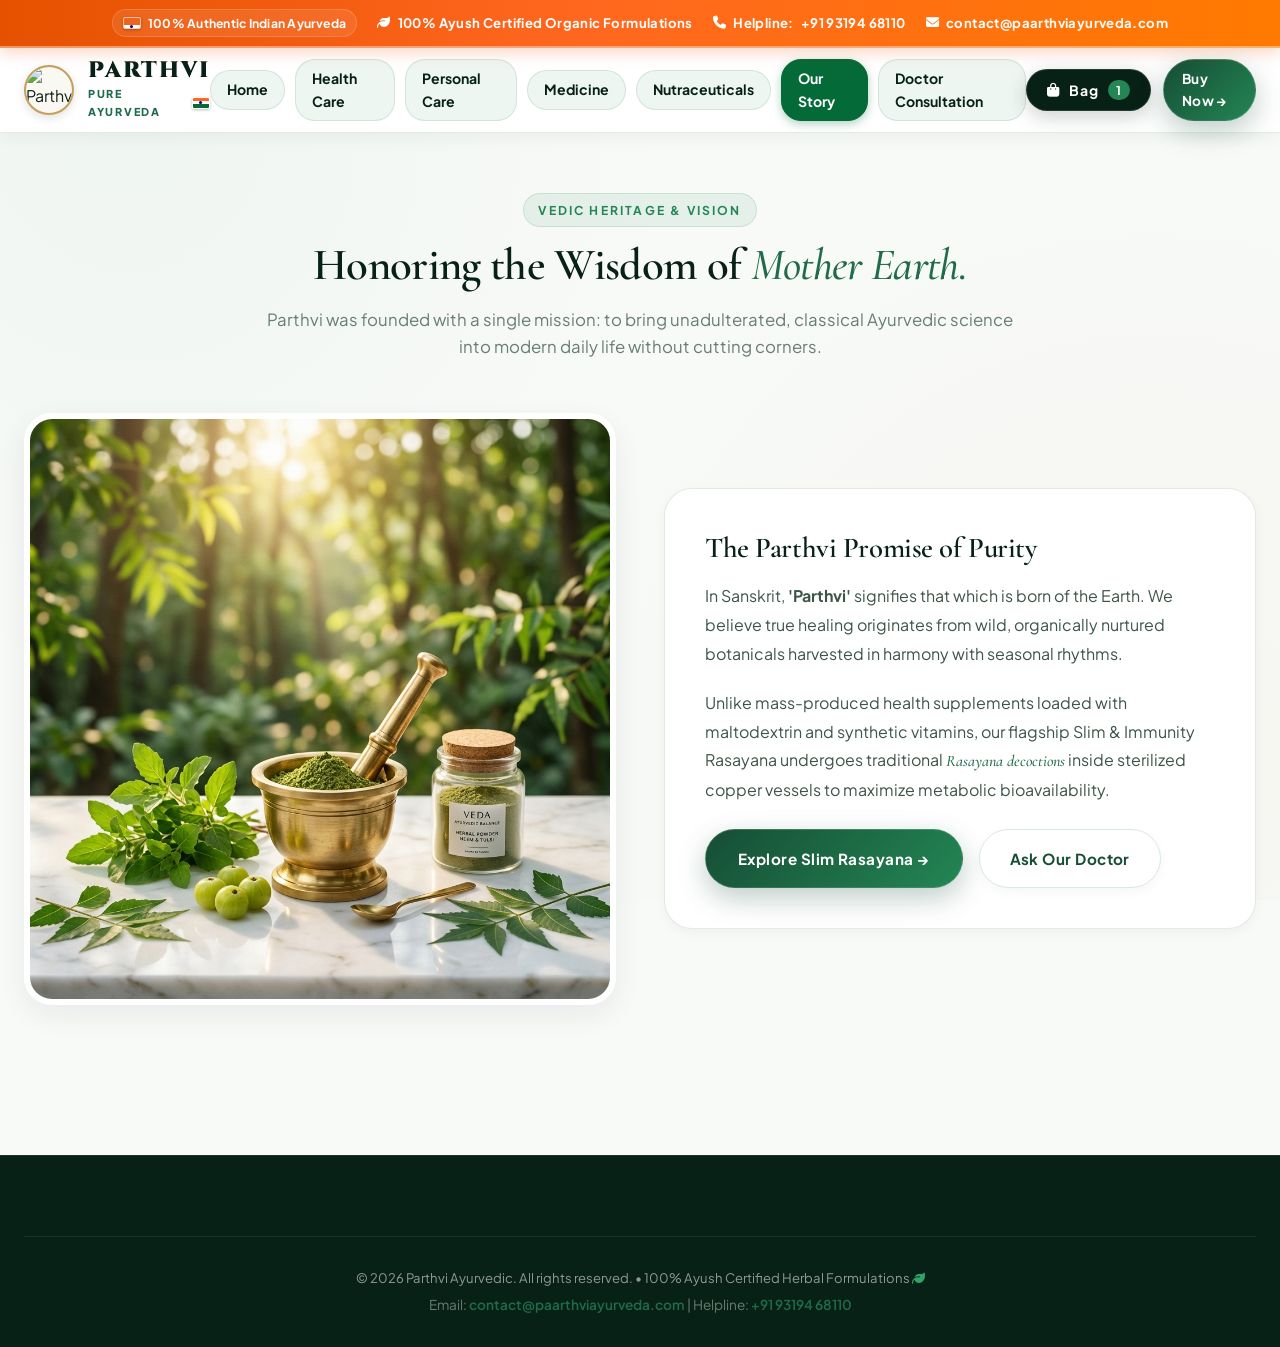
==== commit b01e1d0f: "Update: integrate official email contact@paarthviayurveda.com across all pages and footers" ====
--- a/about.html
+++ b/about.html
@@ -16,8 +16,8 @@
     <div class="top-bar-inner">
         <span class="flag-badge-pill"><span class="flag-tiranga-icon"><span class="bar-saffron"></span><span class="bar-white"></span><span class="bar-green"></span></span> 100% Authentic Indian Ayurveda</span>
         <span><i class="fa-solid fa-leaf"></i> 100% Ayush Certified Organic Formulations</span>
-        <span><i class="fa-solid fa-truck-fast"></i> Free Express Dispatch Across India</span>
-        <span><i class="fa-solid fa-phone"></i> Helpline: +91 93194 68110</span>
+        <span><i class="fa-solid fa-phone"></i> Helpline: <a href="tel:+919319468110" style="color:inherit;">+91 93194 68110</a></span>
+        <span><i class="fa-solid fa-envelope"></i> <a href="mailto:contact@paarthviayurveda.com" style="color:inherit;">contact@paarthviayurveda.com</a></span>
     </div>
 </div>
 
@@ -88,8 +88,9 @@
 
 <footer class="footer">
     <div class="container">
-        <div class="footer-bottom" style="text-align: center; justify-content: center;">
+        <div class="footer-bottom" style="text-align: center; justify-content: center; flex-direction: column; gap: 6px;">
             <span>© 2026 Parthvi Ayurvedic. All rights reserved. • 100% Ayush Certified Herbal Formulations <i class="fa-solid fa-leaf" style="color: #2FA368;"></i></span>
+            <span style="font-size: 0.85rem; color: var(--text-muted);">Email: <a href="mailto:contact@paarthviayurveda.com" style="color: var(--forest-emerald); font-weight: 600;">contact@paarthviayurveda.com</a> | Helpline: <a href="tel:+919319468110" style="color: var(--forest-emerald); font-weight: 600;">+91 93194 68110</a></span>
         </div>
     </div>
 </footer>
--- a/styles.css
+++ b/styles.css
@@ -3050,6 +3050,41 @@
 }
 
 /* =========================================================
+   HOMEPAGE HERO EXCLUSIVE SALE BANNER (100% FULL BLEED - NO SIDE GAPS)
+========================================================= */
+.home-hero-banner-section {
+    width: 100%;
+    padding: 0;
+    margin: 0;
+    background: #FAF8F5;
+    overflow: hidden;
+}
+
+.home-hero-banner-link {
+    display: block;
+    width: 100%;
+    margin: 0;
+    padding: 0;
+    border-radius: 0;
+    border: none;
+    border-bottom: 2px solid rgba(197, 160, 89, 0.35);
+    box-shadow: 0 4px 18px rgba(0, 0, 0, 0.06);
+    overflow: hidden;
+    position: relative;
+    background: #FFFFFF;
+}
+
+.home-hero-banner-img {
+    width: 100%;
+    height: auto;
+    display: block;
+    object-fit: cover;
+    object-position: center;
+    border-radius: 0;
+    margin: 0;
+}
+
+/* =========================================================
    HOMEPAGE CATEGORY SHOWCASE (COMPACT DIRECT START)
 ========================================================= */
 .home-categories-hero {
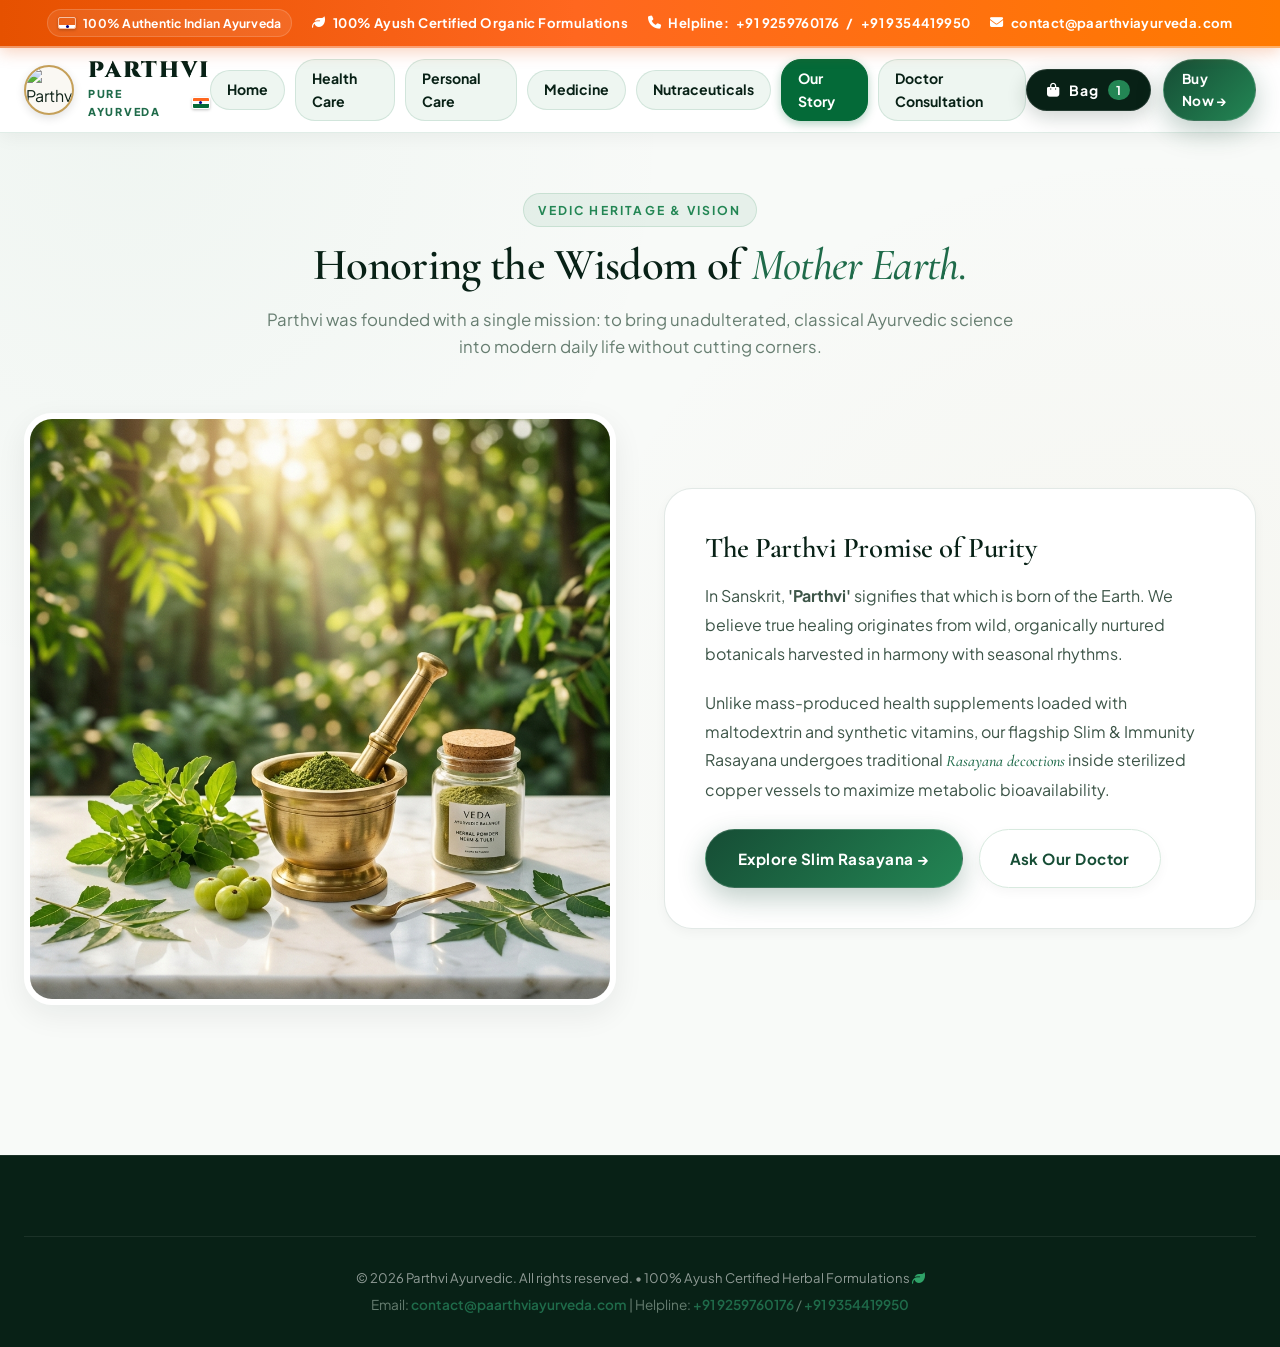
==== commit 15491b90: "Update: replace all contact numbers with +91 9259760176 and +91 9354419950" ====
--- a/about.html
+++ b/about.html
@@ -16,7 +16,7 @@
     <div class="top-bar-inner">
         <span class="flag-badge-pill"><span class="flag-tiranga-icon"><span class="bar-saffron"></span><span class="bar-white"></span><span class="bar-green"></span></span> 100% Authentic Indian Ayurveda</span>
         <span><i class="fa-solid fa-leaf"></i> 100% Ayush Certified Organic Formulations</span>
-        <span><i class="fa-solid fa-phone"></i> Helpline: <a href="tel:+919319468110" style="color:inherit;">+91 93194 68110</a></span>
+        <span><i class="fa-solid fa-phone"></i> Helpline: <a href="tel:+919259760176" style="color:inherit;">+91 9259760176</a> / <a href="tel:+919354419950" style="color:inherit;">+91 9354419950</a></span>
         <span><i class="fa-solid fa-envelope"></i> <a href="mailto:contact@paarthviayurveda.com" style="color:inherit;">contact@paarthviayurveda.com</a></span>
     </div>
 </div>
@@ -90,7 +90,7 @@
     <div class="container">
         <div class="footer-bottom" style="text-align: center; justify-content: center; flex-direction: column; gap: 6px;">
             <span>© 2026 Parthvi Ayurvedic. All rights reserved. • 100% Ayush Certified Herbal Formulations <i class="fa-solid fa-leaf" style="color: #2FA368;"></i></span>
-            <span style="font-size: 0.85rem; color: var(--text-muted);">Email: <a href="mailto:contact@paarthviayurveda.com" style="color: var(--forest-emerald); font-weight: 600;">contact@paarthviayurveda.com</a> | Helpline: <a href="tel:+919319468110" style="color: var(--forest-emerald); font-weight: 600;">+91 93194 68110</a></span>
+            <span style="font-size: 0.85rem; color: var(--text-muted);">Email: <a href="mailto:contact@paarthviayurveda.com" style="color: var(--forest-emerald); font-weight: 600;">contact@paarthviayurveda.com</a> | Helpline: <a href="tel:+919259760176" style="color: var(--forest-emerald); font-weight: 600;">+91 9259760176</a> / <a href="tel:+919354419950" style="color: var(--forest-emerald); font-weight: 600;">+91 9354419950</a></span>
         </div>
     </div>
 </footer>
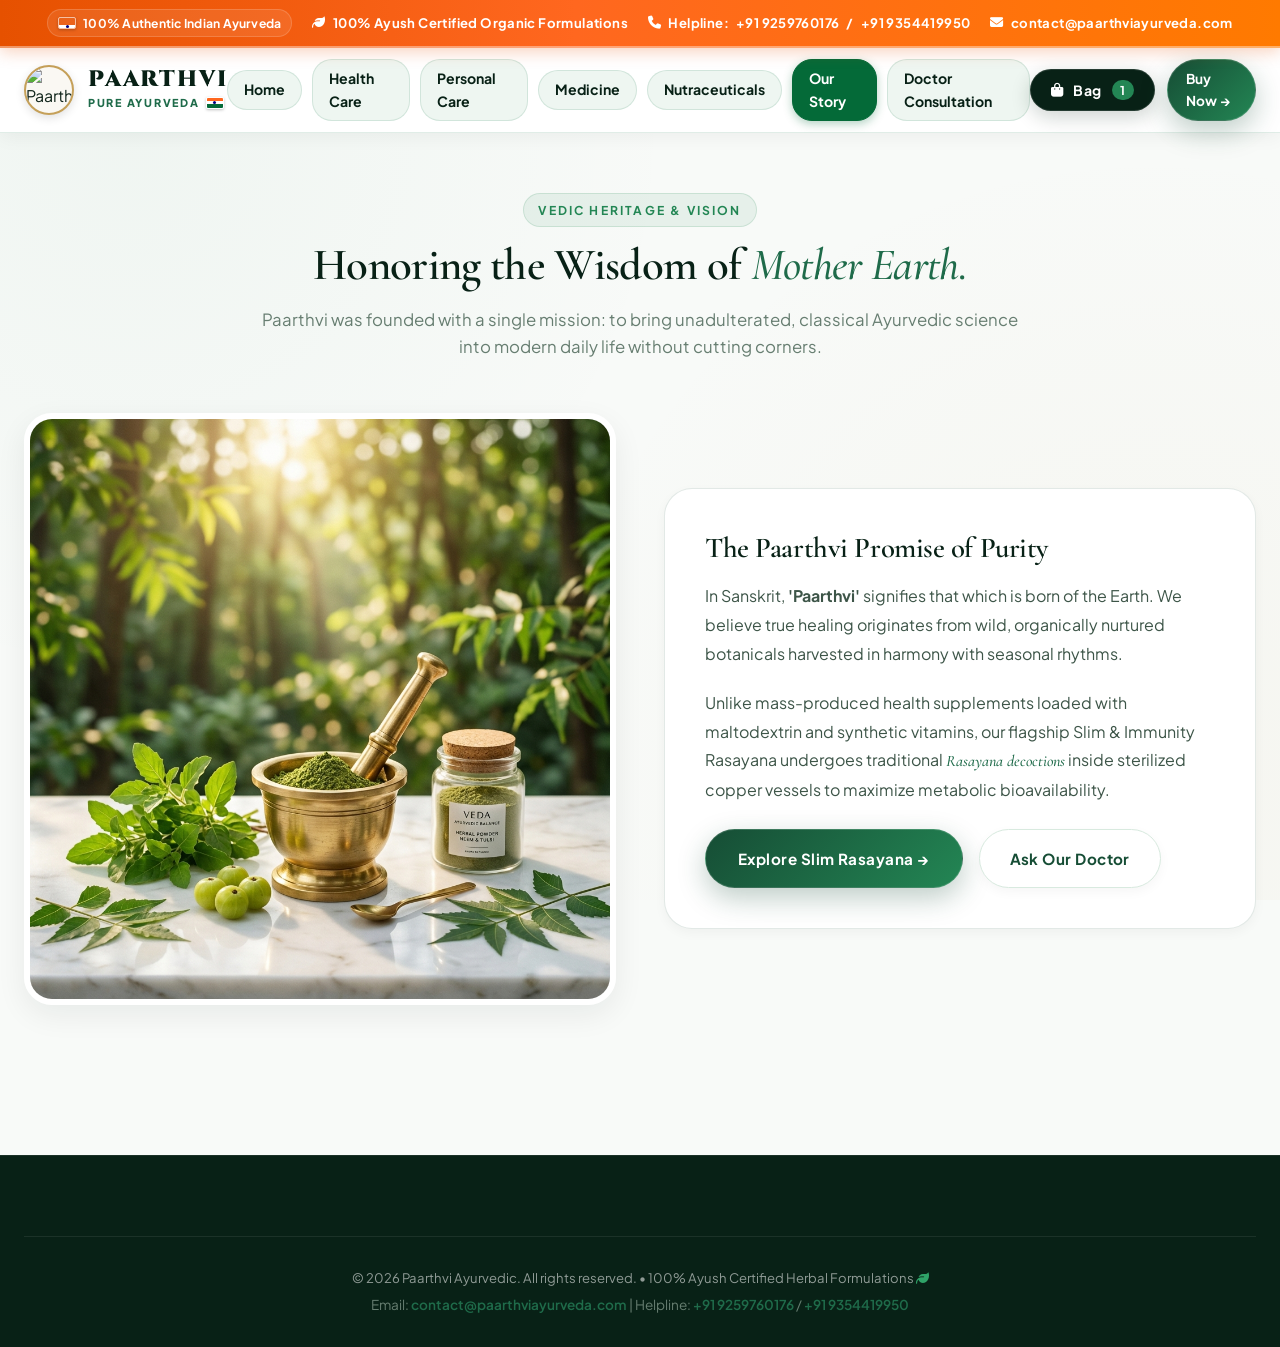
==== commit 2a3d3b15: "Update brand name from Parthvi to Paarthvi across all files, headers, products, footers, meta tags, " ====
--- a/about.html
+++ b/about.html
@@ -3,8 +3,8 @@
 <head>
     <meta charset="UTF-8">
     <meta name="viewport" content="width=device-width, initial-scale=1.0">
-    <title>Our Story & Botanical Philosophy | Parthvi Ayurvedic</title>
-    <meta name="description" content="Discover the origins of Parthvi Ayurvedic: classical Vedic formulations, wild-harvested herbs, and traditional slow extraction methods.">
+    <title>Our Story & Botanical Philosophy | Paarthvi Ayurvedic</title>
+    <meta name="description" content="Discover the origins of Paarthvi Ayurvedic: classical Vedic formulations, wild-harvested herbs, and traditional slow extraction methods.">
     <link rel="icon" type="image/png" href="assets/logo.png">
     <link rel="apple-touch-icon" href="assets/logo.png">
     <link rel="stylesheet" href="https://cdnjs.cloudflare.com/ajax/libs/font-awesome/6.5.1/css/all.min.css" integrity="sha512-DTOQO9RWCH3ppGqcWaEA1BIZOC6xxalwEsw9c2QQeAIftl+Vegovlnee1c9QX4TctnWMn13TZye+giMm8e2LwA==" crossorigin="anonymous" referrerpolicy="no-referrer" />
@@ -23,10 +23,10 @@
 
 <header class="navbar" id="navbar">
     <div class="nav-container">
-        <a href="index.html" class="brand" aria-label="Parthvi Ayurvedic Home">
-            <img src="assets/logo.png" alt="Parthvi Ayurveda Official Logo" class="brand-logo-img">
+        <a href="index.html" class="brand" aria-label="Paarthvi Ayurvedic Home">
+            <img src="assets/logo.png" alt="Paarthvi Ayurveda Official Logo" class="brand-logo-img">
             <div class="brand-text">
-                <span class="brand-name">PARTHVI</span>
+                <span class="brand-name">PAARTHVI</span>
                 <span class="brand-tagline" style="display:flex; align-items:center; gap:6px;">
                     PURE AYURVEDA <span class="flag-tiranga-icon"><span class="bar-saffron"></span><span class="bar-white"></span><span class="bar-green"></span></span>
                 </span>
@@ -61,7 +61,7 @@
         <div class="section-header">
             <span class="eyebrow">VEDIC HERITAGE & VISION</span>
             <h2>Honoring the Wisdom of <em>Mother Earth.</em></h2>
-            <p>Parthvi was founded with a single mission: to bring unadulterated, classical Ayurvedic science into modern daily life without cutting corners.</p>
+            <p>Paarthvi was founded with a single mission: to bring unadulterated, classical Ayurvedic science into modern daily life without cutting corners.</p>
         </div>
 
         <div style="display: grid; grid-template-columns: 1fr 1fr; gap: 48px; align-items: center; margin-bottom: 60px;">
@@ -70,9 +70,9 @@
             </div>
 
             <div style="background: var(--bg-pure); padding: 40px; border-radius: var(--radius-lg); border: 1px solid var(--border-card); box-shadow: var(--shadow-sm); line-height: 1.8;">
-                <h3 style="font-size: 1.8rem; color: var(--forest-deep); margin-bottom: 16px;">The Parthvi Promise of Purity</h3>
+                <h3 style="font-size: 1.8rem; color: var(--forest-deep); margin-bottom: 16px;">The Paarthvi Promise of Purity</h3>
                 <p style="color: var(--text-secondary); margin-bottom: 20px;">
-                    In Sanskrit, <strong>'Parthvi'</strong> signifies that which is born of the Earth. We believe true healing originates from wild, organically nurtured botanicals harvested in harmony with seasonal rhythms.
+                    In Sanskrit, <strong>'Paarthvi'</strong> signifies that which is born of the Earth. We believe true healing originates from wild, organically nurtured botanicals harvested in harmony with seasonal rhythms.
                 </p>
                 <p style="color: var(--text-secondary); margin-bottom: 20px;">
                     Unlike mass-produced health supplements loaded with maltodextrin and synthetic vitamins, our flagship Slim & Immunity Rasayana undergoes traditional <em>Rasayana decoctions</em> inside sterilized copper vessels to maximize metabolic bioavailability.
@@ -89,7 +89,7 @@
 <footer class="footer">
     <div class="container">
         <div class="footer-bottom" style="text-align: center; justify-content: center; flex-direction: column; gap: 6px;">
-            <span>© 2026 Parthvi Ayurvedic. All rights reserved. • 100% Ayush Certified Herbal Formulations <i class="fa-solid fa-leaf" style="color: #2FA368;"></i></span>
+            <span>© 2026 Paarthvi Ayurvedic. All rights reserved. • 100% Ayush Certified Herbal Formulations <i class="fa-solid fa-leaf" style="color: #2FA368;"></i></span>
             <span style="font-size: 0.85rem; color: var(--text-muted);">Email: <a href="mailto:contact@paarthviayurveda.com" style="color: var(--forest-emerald); font-weight: 600;">contact@paarthviayurveda.com</a> | Helpline: <a href="tel:+919259760176" style="color: var(--forest-emerald); font-weight: 600;">+91 9259760176</a> / <a href="tel:+919354419950" style="color: var(--forest-emerald); font-weight: 600;">+91 9354419950</a></span>
         </div>
     </div>
--- a/styles.css
+++ b/styles.css
@@ -1,5 +1,5 @@
 /* =========================================================
-   PARTHVI AYURVEDIC
+   PAARTHVI AYURVEDIC
    ULTRA-PREMIUM WHITE & NATURE GREEN BOTANICAL DESIGN SYSTEM
 ========================================================= */
 
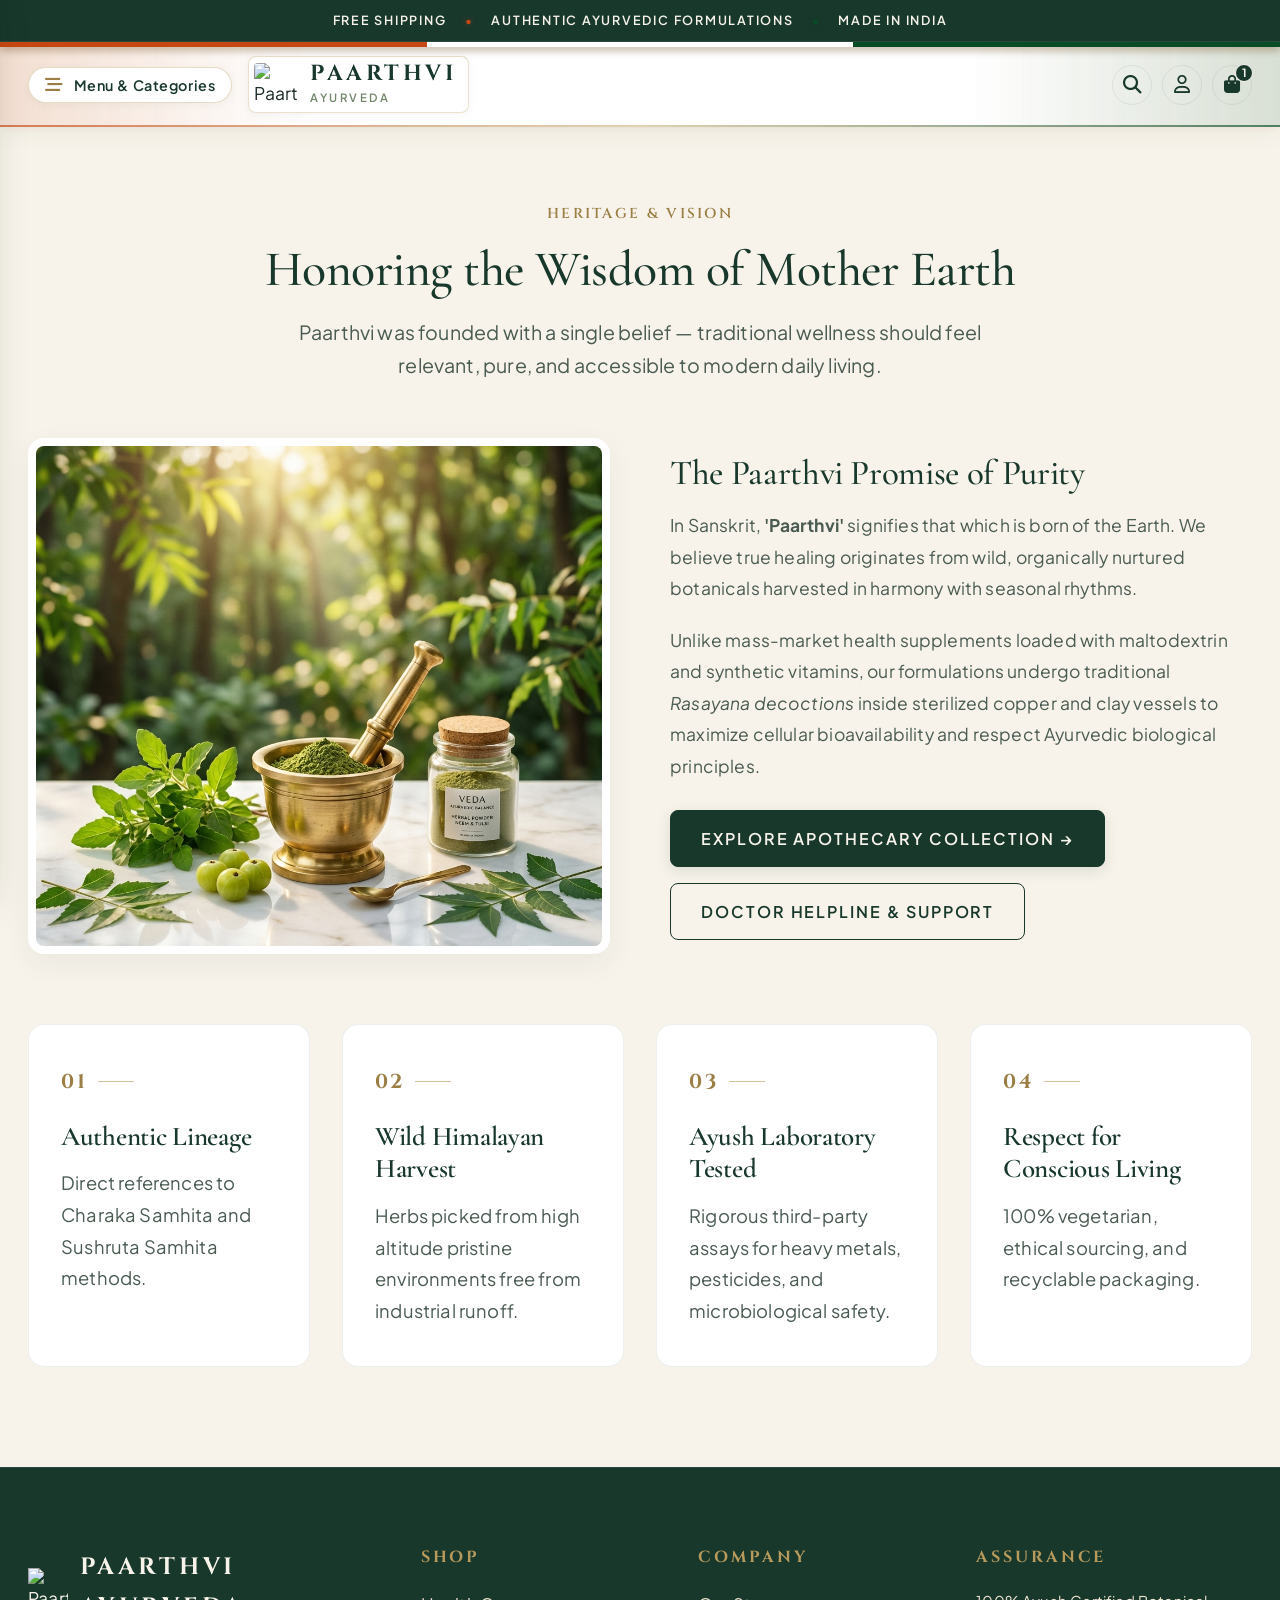
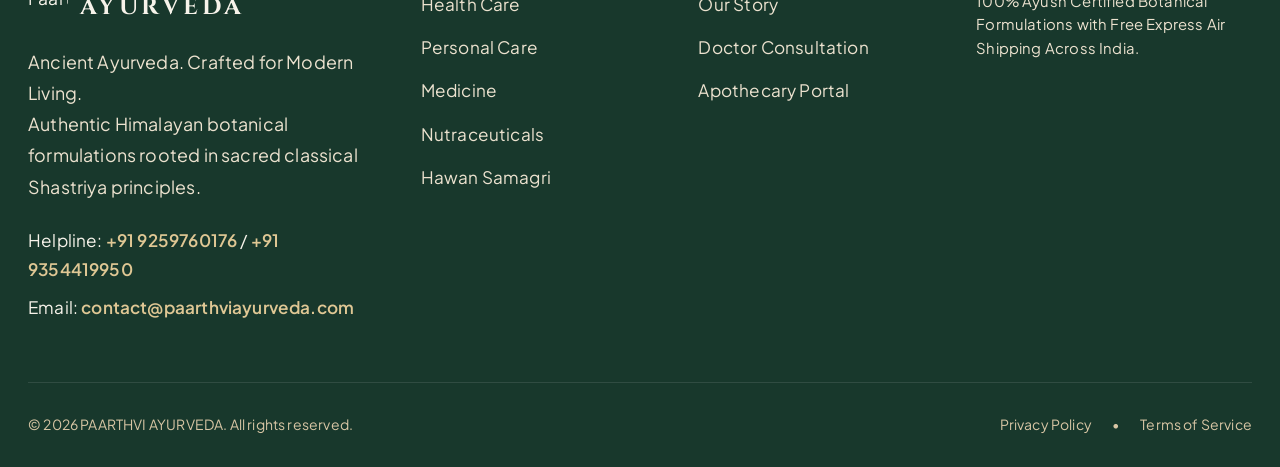
==== commit 19f7041b: "Implement 3-step checkout flow: Google Login -> Delivery Details -> Payment & Order Confirmation" ====
--- a/about.html
+++ b/about.html
@@ -3,94 +3,409 @@
 <head>
     <meta charset="UTF-8">
     <meta name="viewport" content="width=device-width, initial-scale=1.0">
-    <title>Our Story & Botanical Philosophy | Paarthvi Ayurvedic</title>
-    <meta name="description" content="Discover the origins of Paarthvi Ayurvedic: classical Vedic formulations, wild-harvested herbs, and traditional slow extraction methods.">
+    <title>Our Story & Botanical Philosophy | Paarthvi Ayurveda</title>
+    <meta name="description" content="Discover the origins of Paarthvi Ayurveda: classical Shastriya formulations, wild-harvested Himalayan botanicals, and traditional slow extraction methods.">
     <link rel="icon" type="image/png" href="assets/logo.png">
     <link rel="apple-touch-icon" href="assets/logo.png">
     <link rel="stylesheet" href="https://cdnjs.cloudflare.com/ajax/libs/font-awesome/6.5.1/css/all.min.css" integrity="sha512-DTOQO9RWCH3ppGqcWaEA1BIZOC6xxalwEsw9c2QQeAIftl+Vegovlnee1c9QX4TctnWMn13TZye+giMm8e2LwA==" crossorigin="anonymous" referrerpolicy="no-referrer" />
     <link rel="stylesheet" href="styles.css">
+    <link rel="stylesheet" href="checkout.css">
 </head>
 <body>
 
-<div class="top-bar">
-    <div class="top-bar-inner">
-        <span class="flag-badge-pill"><span class="flag-tiranga-icon"><span class="bar-saffron"></span><span class="bar-white"></span><span class="bar-green"></span></span> 100% Authentic Indian Ayurveda</span>
-        <span><i class="fa-solid fa-leaf"></i> 100% Ayush Certified Organic Formulations</span>
-        <span><i class="fa-solid fa-phone"></i> Helpline: <a href="tel:+919259760176" style="color:inherit;">+91 9259760176</a> / <a href="tel:+919354419950" style="color:inherit;">+91 9354419950</a></span>
-        <span><i class="fa-solid fa-envelope"></i> <a href="mailto:contact@paarthviayurveda.com" style="color:inherit;">contact@paarthviayurveda.com</a></span>
-    </div>
-</div>
-
-<header class="navbar" id="navbar">
-    <div class="nav-container">
-        <a href="index.html" class="brand" aria-label="Paarthvi Ayurvedic Home">
-            <img src="assets/logo.png" alt="Paarthvi Ayurveda Official Logo" class="brand-logo-img">
-            <div class="brand-text">
-                <span class="brand-name">PAARTHVI</span>
-                <span class="brand-tagline" style="display:flex; align-items:center; gap:6px;">
-                    PURE AYURVEDA <span class="flag-tiranga-icon"><span class="bar-saffron"></span><span class="bar-white"></span><span class="bar-green"></span></span>
+<aside class="announcement-bar" aria-label="Announcement">
+    <div class="container">
+        <div class="announcement-bar-content">
+            <span>FREE SHIPPING</span>
+            <span class="announcement-dot dot-saffron">•</span>
+            <span>AUTHENTIC AYURVEDIC FORMULATIONS</span>
+            <span class="announcement-dot dot-green">•</span>
+            <span>MADE IN INDIA</span>
+        </div>
+    </div>
+</aside>
+
+<header class="main-header" id="navbar">
+    <div class="header-container">
+        
+        <div class="header-left-group">
+            <button type="button" class="side-nav-toggle-btn" id="menuBtn" aria-label="Open Navigation Menu">
+                <span class="toggle-icon-wrap">
+                    <i class="fa-solid fa-bars-staggered"></i>
                 </span>
+                <span class="toggle-label">Menu & Categories</span>
+            </button>
+
+            <a href="index.html" class="brand-logo" aria-label="Paarthvi Ayurveda Home">
+                <img src="assets/logo.png" alt="Paarthvi Ayurveda Emblem" class="brand-emblem">
+                <div class="brand-text-wrap">
+                    <span class="brand-title">PAARTHVI</span>
+                    <span class="brand-subtitle">AYURVEDA</span>
+                </div>
+            </a>
+        </div>
+
+        <div class="header-actions">
+            <button type="button" class="header-action-btn" id="searchBtn" title="Search" aria-label="Search">
+                <i class="fa-solid fa-magnifying-glass"></i>
+            </button>
+            <button type="button" class="header-action-btn" onclick="openAccountModal()" title="Account" aria-label="Account">
+                <i class="fa-regular fa-user"></i>
+            </button>
+            <button type="button" class="header-action-btn" id="cartBtn" title="Your Bag" aria-label="Shopping Bag">
+                <i class="fa-solid fa-bag-shopping"></i>
+                <span class="badge-count" id="cartCount">1</span>
+            </button>
+        </div>
+    </div>
+</header>
+
+<!-- =====================================================
+     LUXURY SIDE NAVIGATION BAR (DRAWER)
+===================================================== -->
+<div class="side-nav-overlay mobile-nav-overlay" id="mobileNavOverlay"></div>
+<aside class="side-nav-drawer mobile-nav-drawer" id="mobileNavDrawer" aria-label="Side Navigation Menu">
+    <div class="side-nav-header mobile-drawer-header">
+        <a href="index.html" class="side-nav-brand">
+            <img src="assets/logo.png" alt="Paarthvi Ayurveda" class="side-nav-brand-emblem">
+            <div>
+                <span class="side-nav-brand-title">PAARTHVI</span>
+                <span class="side-nav-brand-sub">Pure Vedic Apothecary</span>
             </div>
         </a>
-
-        <nav class="desktop-nav">
+        <button type="button" id="closeMobileMenu" class="side-nav-close-btn close-btn" aria-label="Close Side Navigation">
+            <i class="fa-solid fa-xmark"></i>
+        </button>
+    </div>
+
+    <div class="side-nav-scroll-body">
+        
+        <!-- SECTION 1: COMPANY DESCRIPTION & HERITAGE -->
+        <div class="side-nav-section">
+            <div class="side-nav-section-title">
+                <i class="fa-solid fa-seedling"></i> Company & Heritage
+            </div>
+            <div class="side-nav-company-card">
+                <div class="side-nav-company-header">
+                    <i class="fa-solid fa-spa" style="color: var(--gold-dark); font-size: 0.85rem;"></i>
+                    <span class="side-nav-company-tag">Pure Ayurvedic Living</span>
+                </div>
+                <p class="side-nav-company-desc">
+                    Rooted in timeless Vedic wisdom from the <em>Charaka & Sushruta Samhitas</em>, Paarthvi crafts authentic, 100% natural formulations using pure Himalayan botanicals and classical Shastra decoctions.
+                </p>
+                <div class="side-nav-trust-badges">
+                    <span class="side-nav-badge-pill"><i class="fa-solid fa-leaf"></i> 100% Herbal</span>
+                    <span class="side-nav-badge-pill"><i class="fa-solid fa-shield-halved"></i> GMP Certified</span>
+                    <span class="side-nav-badge-pill"><i class="fa-solid fa-flask-vial"></i> AYUSH Tested</span>
+                    <span class="side-nav-badge-pill"><i class="fa-solid fa-sun"></i> Made in India</span>
+                </div>
+            </div>
+        </div>
+
+        <!-- SECTION 2: CATEGORIES -->
+        <div class="side-nav-section">
+            <div class="side-nav-section-title">
+                <i class="fa-solid fa-layer-group"></i> Shop Categories
+            </div>
+            <ul class="side-nav-categories-list mobile-drawer-links">
+                <li>
+                    <a href="category-healthcare.html" class="side-nav-cat-item">
+                        <div class="side-nav-cat-left">
+                            <span class="side-nav-cat-icon"><i class="fa-solid fa-heart-pulse"></i></span>
+                            <div class="side-nav-cat-info">
+                                <span class="side-nav-cat-name">Health Care</span>
+                                <span class="side-nav-cat-sub">Immunity, Vitality & Digestion</span>
+                            </div>
+                        </div>
+                        <i class="fa-solid fa-chevron-right side-nav-cat-arrow"></i>
+                    </a>
+                </li>
+                <li>
+                    <a href="category-personalcare.html" class="side-nav-cat-item">
+                        <div class="side-nav-cat-left">
+                            <span class="side-nav-cat-icon"><i class="fa-solid fa-wand-magic-sparkles"></i></span>
+                            <div class="side-nav-cat-info">
+                                <span class="side-nav-cat-name">Personal Care</span>
+                                <span class="side-nav-cat-sub">Kumkumadi, Hair Oils & Ubtans</span>
+                            </div>
+                        </div>
+                        <i class="fa-solid fa-chevron-right side-nav-cat-arrow"></i>
+                    </a>
+                </li>
+                <li>
+                    <a href="category-medicine.html" class="side-nav-cat-item">
+                        <div class="side-nav-cat-left">
+                            <span class="side-nav-cat-icon"><i class="fa-solid fa-prescription-bottle-medical"></i></span>
+                            <div class="side-nav-cat-info">
+                                <span class="side-nav-cat-name">Ayurvedic Medicine</span>
+                                <span class="side-nav-cat-sub">Classical Asavas, Arishtas & Vatis</span>
+                            </div>
+                        </div>
+                        <i class="fa-solid fa-chevron-right side-nav-cat-arrow"></i>
+                    </a>
+                </li>
+                <li>
+                    <a href="category-nutraceuticals.html" class="side-nav-cat-item">
+                        <div class="side-nav-cat-left">
+                            <span class="side-nav-cat-icon"><i class="fa-solid fa-capsules"></i></span>
+                            <div class="side-nav-cat-info">
+                                <span class="side-nav-cat-name">Nutraceuticals</span>
+                                <span class="side-nav-cat-sub">Supplements, Shilajit & Vital Herbs</span>
+                            </div>
+                        </div>
+                        <i class="fa-solid fa-chevron-right side-nav-cat-arrow"></i>
+                    </a>
+                </li>
+                <li>
+                    <a href="category-hawan.html" class="side-nav-cat-item">
+                        <div class="side-nav-cat-left">
+                            <span class="side-nav-cat-icon"><i class="fa-solid fa-fire-flame-curved"></i></span>
+                            <div class="side-nav-cat-info">
+                                <span class="side-nav-cat-name">Hawan Samagri</span>
+                                <span class="side-nav-cat-sub">Sacred Vedic Yajna Herbs & Dhoop</span>
+                            </div>
+                        </div>
+                        <i class="fa-solid fa-chevron-right side-nav-cat-arrow"></i>
+                    </a>
+                </li>
+                <li>
+                    <a href="category-paridhan.html" class="side-nav-cat-item">
+                        <div class="side-nav-cat-left">
+                            <span class="side-nav-cat-icon"><i class="fa-solid fa-shirt"></i></span>
+                            <div class="side-nav-cat-info">
+                                <span class="side-nav-cat-name">Vedic Paridhan</span>
+                                <span class="side-nav-cat-sub">Traditional Handcrafted Attire</span>
+                            </div>
+                        </div>
+                        <i class="fa-solid fa-chevron-right side-nav-cat-arrow"></i>
+                    </a>
+                </li>
+                <li>
+                    <a href="index.html#categories" class="side-nav-cat-item" style="border-style: dashed; background: rgba(8, 76, 39, 0.03);">
+                        <div class="side-nav-cat-left">
+                            <span class="side-nav-cat-icon" style="color: var(--saffron);"><i class="fa-solid fa-boxes-stacked"></i></span>
+                            <div class="side-nav-cat-info">
+                                <span class="side-nav-cat-name">All Formulations</span>
+                                <span class="side-nav-cat-sub">Browse Full Apothecary Collection</span>
+                            </div>
+                        </div>
+                        <i class="fa-solid fa-arrow-right side-nav-cat-arrow"></i>
+                    </a>
+                </li>
+            </ul>
+        </div>
+
+        <!-- SECTION 3: RITUAL BAG / CART -->
+        <div class="side-nav-section">
+            <div class="side-nav-section-title">
+                <i class="fa-solid fa-bag-shopping"></i> Ritual Cart
+            </div>
+            <div class="side-nav-cart-card">
+                <div class="side-nav-cart-head">
+                    <div class="side-nav-cart-title">
+                        <i class="fa-solid fa-basket-shopping"></i> Your Bag
+                    </div>
+                    <span class="side-nav-cart-badge" id="sideNavBadgeCount">0</span>
+                </div>
+                <div class="side-nav-cart-status">
+                    <span id="sideNavCartCount" style="font-weight: 500;">0 Items</span>
+                    <span class="side-nav-cart-total-val" id="sideNavCartTotal">₹0</span>
+                </div>
+                <div class="side-nav-cart-actions">
+                    <button type="button" class="btn-side-cart" onclick="openCartFromSideNav()">
+                        <i class="fa-solid fa-bag-shopping"></i> Open Bag
+                    </button>
+                    <a href="checkout.html" class="btn-side-checkout">
+                        Checkout →
+                    </a>
+                </div>
+                <div class="side-nav-shipping-hint">
+                    <i class="fa-solid fa-truck-fast"></i> Free shipping on orders over ₹999
+                </div>
+            </div>
+        </div>
+
+        <!-- SECTION 4: CONTACT US & DOCTOR CONSULTATION -->
+        <div class="side-nav-section">
+            <div class="side-nav-section-title">
+                <i class="fa-solid fa-headset"></i> Contact & Support
+            </div>
+            <div class="side-nav-contact-card">
+                <div class="side-nav-consult-box">
+                    <div class="side-nav-consult-title">
+                        <i class="fa-solid fa-user-doctor" style="color: var(--forest-deep);"></i> Vaidya Consultation
+                    </div>
+                    <p class="side-nav-consult-text">
+                        Free personalized Dosha assessment & custom Ayurvedic herbal regimen guidance.
+                    </p>
+                    <a href="contact.html" class="btn-side-consult">
+                        Book Doctor Consult →
+                    </a>
+                </div>
+                
+                <div class="side-nav-contact-channels">
+                    <a href="tel:+919259760176" class="side-nav-contact-link">
+                        <i class="fa-solid fa-phone"></i> +91 9259760176 (Helpline)
+                    </a>
+                    <a href="https://wa.me/919259760176?text=Namaste%20Paarthvi%20Ayurveda" target="_blank" rel="noopener" class="side-nav-contact-link whatsapp-link">
+                        <i class="fa-brands fa-whatsapp"></i> Chat on WhatsApp
+                    </a>
+                    <a href="mailto:care@parthviayurvedic.com" class="side-nav-contact-link">
+                        <i class="fa-solid fa-envelope"></i> care@parthviayurvedic.com
+                    </a>
+                </div>
+                <div class="side-nav-hours-note">
+                    🕒 Available Mon – Sat: 9:00 AM – 8:00 PM IST
+                </div>
+            </div>
+        </div>
+
+        <!-- SECTION 5: FOOTER QUICK LINKS -->
+        <div class="side-nav-footer-wrap mobile-drawer-footer">
             <a href="index.html">Home</a>
-            <a href="category-healthcare.html">Health Care</a>
-            <a href="category-personalcare.html">Personal Care</a>
-            <a href="category-medicine.html">Medicine</a>
-            <a href="category-nutraceuticals.html">Nutraceuticals</a>
-            <a href="about.html" class="active">Our Story</a>
+            <a href="about.html">Our Story</a>
             <a href="contact.html">Doctor Consultation</a>
-        </nav>
-
-        <div class="nav-actions">
-            <button class="cart-button" id="cartBtn" aria-label="Open Shopping Bag">
-                <i class="fa-solid fa-bag-shopping"></i>
-                <span>Bag</span>
-                <b id="cartCount">0</b>
-            </button>
-            <a href="checkout.html" class="primary-btn" style="padding: 8px 18px; font-size: 0.85rem;">
-                Buy Now →
-            </a>
-        </div>
-    </div>
-</header>
-
-<main style="padding: 60px 0 90px;">
+            <a href="admin.html">Admin Portal</a>
+        </div>
+
+    </div>
+</aside>
+
+<main style="padding: 70px 0 100px;">
     <div class="container">
-        <div class="section-header">
-            <span class="eyebrow">VEDIC HERITAGE & VISION</span>
-            <h2>Honoring the Wisdom of <em>Mother Earth.</em></h2>
-            <p>Paarthvi was founded with a single mission: to bring unadulterated, classical Ayurvedic science into modern daily life without cutting corners.</p>
-        </div>
-
-        <div style="display: grid; grid-template-columns: 1fr 1fr; gap: 48px; align-items: center; margin-bottom: 60px;">
-            <div style="border-radius: var(--radius-lg); overflow: hidden; box-shadow: var(--shadow-md); border: 6px solid #FFFFFF;">
-                <img src="assets/hero.png" alt="Ayurvedic Heritage" style="width: 100%; height: 100%; object-fit: cover;">
-            </div>
-
-            <div style="background: var(--bg-pure); padding: 40px; border-radius: var(--radius-lg); border: 1px solid var(--border-card); box-shadow: var(--shadow-sm); line-height: 1.8;">
-                <h3 style="font-size: 1.8rem; color: var(--forest-deep); margin-bottom: 16px;">The Paarthvi Promise of Purity</h3>
-                <p style="color: var(--text-secondary); margin-bottom: 20px;">
+        <div class="section-header fade-up-element">
+            <span class="eyebrow">HERITAGE & VISION</span>
+            <h2>Honoring the Wisdom of Mother Earth</h2>
+            <p>Paarthvi was founded with a single belief — traditional wellness should feel relevant, pure, and accessible to modern daily living.</p>
+        </div>
+
+        <div class="story-grid" style="margin-bottom: 70px;">
+            <div class="story-image-wrap fade-up-element">
+                <img src="assets/hero.png" alt="Ayurvedic Botanical Heritage" style="width: 100%; height: 500px; object-fit: cover;">
+            </div>
+
+            <div class="story-content-wrap fade-up-element">
+                <h3 style="font-size: 2rem; color: var(--forest-deep); margin-bottom: 16px; font-family: var(--font-heading);">The Paarthvi Promise of Purity</h3>
+                <p style="color: var(--text-secondary); margin-bottom: 20px; line-height: 1.8;">
                     In Sanskrit, <strong>'Paarthvi'</strong> signifies that which is born of the Earth. We believe true healing originates from wild, organically nurtured botanicals harvested in harmony with seasonal rhythms.
                 </p>
-                <p style="color: var(--text-secondary); margin-bottom: 20px;">
-                    Unlike mass-produced health supplements loaded with maltodextrin and synthetic vitamins, our flagship Slim & Immunity Rasayana undergoes traditional <em>Rasayana decoctions</em> inside sterilized copper vessels to maximize metabolic bioavailability.
+                <p style="color: var(--text-secondary); margin-bottom: 20px; line-height: 1.8;">
+                    Unlike mass-market health supplements loaded with maltodextrin and synthetic vitamins, our formulations undergo traditional <em>Rasayana decoctions</em> inside sterilized copper and clay vessels to maximize cellular bioavailability and respect Ayurvedic biological principles.
                 </p>
-                <div style="display: flex; gap: 16px; margin-top: 24px;">
-                    <a href="index.html#flagship" class="primary-btn">Explore Slim Rasayana →</a>
-                    <a href="contact.html" class="secondary-btn">Ask Our Doctor</a>
-                </div>
+                <div style="display: flex; gap: 16px; margin-top: 28px; flex-wrap: wrap;">
+                    <a href="index.html#categories" class="btn-primary">Explore Apothecary Collection →</a>
+                    <a href="contact.html" class="btn-secondary">Doctor Helpline & Support</a>
+                </div>
+            </div>
+        </div>
+
+        <!-- 4 Pillars Section -->
+        <div class="why-pillars-grid" style="margin-top: 50px;">
+            <div class="why-pillar-card fade-up-element" style="background: #FFFFFF; border-color: var(--border-subtle); color: var(--text-primary);">
+                <span class="why-pillar-num" style="color: var(--gold-dark);">01</span>
+                <h3 class="why-pillar-title" style="color: var(--forest-deep);">Authentic Lineage</h3>
+                <p class="why-pillar-text" style="color: var(--text-secondary);">Direct references to Charaka Samhita and Sushruta Samhita methods.</p>
+            </div>
+            <div class="why-pillar-card fade-up-element" style="background: #FFFFFF; border-color: var(--border-subtle); color: var(--text-primary);">
+                <span class="why-pillar-num" style="color: var(--gold-dark);">02</span>
+                <h3 class="why-pillar-title" style="color: var(--forest-deep);">Wild Himalayan Harvest</h3>
+                <p class="why-pillar-text" style="color: var(--text-secondary);">Herbs picked from high altitude pristine environments free from industrial runoff.</p>
+            </div>
+            <div class="why-pillar-card fade-up-element" style="background: #FFFFFF; border-color: var(--border-subtle); color: var(--text-primary);">
+                <span class="why-pillar-num" style="color: var(--gold-dark);">03</span>
+                <h3 class="why-pillar-title" style="color: var(--forest-deep);">Ayush Laboratory Tested</h3>
+                <p class="why-pillar-text" style="color: var(--text-secondary);">Rigorous third-party assays for heavy metals, pesticides, and microbiological safety.</p>
+            </div>
+            <div class="why-pillar-card fade-up-element" style="background: #FFFFFF; border-color: var(--border-subtle); color: var(--text-primary);">
+                <span class="why-pillar-num" style="color: var(--gold-dark);">04</span>
+                <h3 class="why-pillar-title" style="color: var(--forest-deep);">Respect for Conscious Living</h3>
+                <p class="why-pillar-text" style="color: var(--text-secondary);">100% vegetarian, ethical sourcing, and recyclable packaging.</p>
             </div>
         </div>
     </div>
 </main>
 
-<footer class="footer">
+<!-- Cart Drawer -->
+<div class="cart-overlay" id="cartOverlay">
+    <div class="cart-panel">
+        <div class="cart-header">
+            <div class="cart-title-wrap">
+                <i class="fa-solid fa-bag-shopping" style="color: var(--forest-deep); font-size: 1.25rem;"></i>
+                <h3 class="cart-title">Your Ritual Bag</h3>
+            </div>
+            <button id="closeCart" class="close-btn">&times;</button>
+        </div>
+        <div class="cart-free-shipping-bar">
+            <i class="fa-solid fa-truck-fast"></i>
+            <span><strong>Free Express Shipping</strong> applied on all orders</span>
+        </div>
+        <div class="cart-body" id="cartItems"></div>
+        <div class="cart-footer">
+            <div class="cart-summary-row">
+                <span>Subtotal:</span>
+                <span id="cartSubtotal">₹2,200</span>
+            </div>
+            <div class="cart-summary-row total">
+                <span>Total Amount:</span>
+                <span id="cartTotal">₹2,200</span>
+            </div>
+            <a href="checkout.html" class="btn-primary" style="width: 100%; justify-content: center; padding: 16px;">
+                PROCEED TO CHECKOUT →
+            </a>
+        </div>
+    </div>
+</div>
+
+<!-- Footer -->
+<footer class="main-footer">
     <div class="container">
-        <div class="footer-bottom" style="text-align: center; justify-content: center; flex-direction: column; gap: 6px;">
-            <span>© 2026 Paarthvi Ayurvedic. All rights reserved. • 100% Ayush Certified Herbal Formulations <i class="fa-solid fa-leaf" style="color: #2FA368;"></i></span>
-            <span style="font-size: 0.85rem; color: var(--text-muted);">Email: <a href="mailto:contact@paarthviayurveda.com" style="color: var(--forest-emerald); font-weight: 600;">contact@paarthviayurveda.com</a> | Helpline: <a href="tel:+919259760176" style="color: var(--forest-emerald); font-weight: 600;">+91 9259760176</a> / <a href="tel:+919354419950" style="color: var(--forest-emerald); font-weight: 600;">+91 9354419950</a></span>
+        <div class="footer-grid">
+            <div>
+                <div class="footer-brand">
+                    <img src="assets/logo.png" alt="Paarthvi Ayurveda" style="width: 40px; height: 40px;">
+                    <span class="footer-brand-title">PAARTHVI AYURVEDA</span>
+                </div>
+                <p class="footer-about">
+                    Ancient Ayurveda. Crafted for Modern Living.<br>
+                    Authentic Himalayan botanical formulations rooted in sacred classical Shastriya principles.
+                </p>
+                <div class="footer-helpline-box">
+                    <div>Helpline: <a href="tel:+919259760176">+91 9259760176</a> / <a href="tel:+919354419950">+91 9354419950</a></div>
+                    <div>Email: <a href="mailto:contact@paarthviayurveda.com">contact@paarthviayurveda.com</a></div>
+                </div>
+            </div>
+            <div>
+                <h4 class="footer-column-title">SHOP</h4>
+                <ul class="footer-links">
+                    <li><a href="category-healthcare.html">Health Care</a></li>
+                    <li><a href="category-personalcare.html">Personal Care</a></li>
+                    <li><a href="category-medicine.html">Medicine</a></li>
+                    <li><a href="category-nutraceuticals.html">Nutraceuticals</a></li>
+                    <li><a href="category-hawan.html">Hawan Samagri</a></li>
+                </ul>
+            </div>
+            <div>
+                <h4 class="footer-column-title">COMPANY</h4>
+                <ul class="footer-links">
+                    <li><a href="about.html">Our Story</a></li>
+                    <li><a href="contact.html">Doctor Consultation</a></li>
+                    <li><a href="admin.html">Apothecary Portal</a></li>
+                </ul>
+            </div>
+            <div>
+                <h4 class="footer-column-title">ASSURANCE</h4>
+                <p style="font-size: 0.85rem; color: var(--sand-light); line-height: 1.6;">
+                    100% Ayush Certified Botanical Formulations with Free Express Air Shipping Across India.
+                </p>
+            </div>
+        </div>
+        <div class="footer-bottom">
+            <span>© 2026 PAARTHVI AYURVEDA. All rights reserved.</span>
+            <div class="footer-bottom-links">
+                <a href="about.html">Privacy Policy</a>
+                <span>•</span>
+                <a href="about.html">Terms of Service</a>
+            </div>
         </div>
     </div>
 </footer>
--- a/styles.css
+++ b/styles.css
@@ -1,101 +1,90 @@
 /* =========================================================
-   PAARTHVI AYURVEDIC
-   ULTRA-PREMIUM WHITE & NATURE GREEN BOTANICAL DESIGN SYSTEM
+   PAARTHVI AYURVEDA — LUXURY AYURVEDIC DESIGN SYSTEM
+   Palette: Deep Forest Green (#18382C), Sage Green (#71856A),
+            Warm Ivory (#F7F3EA), Sand (#D8C6A5), Charcoal (#242424),
+            Muted Gold (#B89A5B), Warm Cream (#FCFAF6)
+   Typography: Cormorant Garamond (Headings) + Plus Jakarta Sans (Body)
 ========================================================= */
 
-@import url('https://fonts.googleapis.com/css2?family=Cinzel:wght@500;600;700;800&family=Cormorant+Garamond:ital,wght@0,400;0,500;0,600;0,700;1,400;1,600&family=Plus+Jakarta+Sans:wght@300;400;500;600;700;800&display=swap');
+@import url('https://fonts.googleapis.com/css2?family=Cinzel:wght@400;500;600;700&family=Cormorant+Garamond:ital,wght@0,300;0,400;0,500;0,600;0,700;1,400;1,500&family=Plus+Jakarta+Sans:wght@300;400;500;600;700&display=swap');
 
 /* =========================================================
-   DESIGN TOKENS & COLOR PALETTE
+   1. DESIGN TOKENS & CSS VARIABLES
 ========================================================= */
 :root {
-    /* Pure Luminous Whites & Herbal Backgrounds */
-    --bg-pure: #FFFFFF;
-    --bg-herbal: #F8FAF8;
-    --bg-surface: #FCFDFB;
+    /* Primary Luxury Palette */
+    --forest-deep: #18382C;
+    --forest-dark: #122B22;
+    --forest-hover: #0F241C;
+    --forest-light: #234E3E;
+    
+    --sage: #71856A;
+    --sage-light: #9BB095;
+    --sage-soft: #EBF0E9;
+    --sage-mist: #F2F5F0;
+    
+    --warm-ivory: #F7F3EA;
+    --warm-cream: #FCFAF6;
+    --sand: #D8C6A5;
+    --sand-light: #ECE2CF;
+    --sand-subtle: #F5EFE4;
+    
+    --charcoal: #242424;
+    --text-primary: #1C2B24;
+    --text-secondary: #4A5B52;
+    --text-muted: #72847A;
+    --text-light: #9AA8A0;
+    --text-on-dark: #F7F3EA;
+    
+    --gold: #B89A5B;
+    --gold-dark: #9A7E44;
+    --gold-light: #DFC794;
+    --gold-soft: rgba(184, 154, 91, 0.12);
+    
+    --white: #FFFFFF;
+    
+    /* Backgrounds */
+    --bg-page: #F7F3EA;
+    --bg-surface: #FCFAF6;
     --bg-card: #FFFFFF;
-    --bg-sage-mist: #EEF6F1;
-    --bg-sand-warm: #FAF8F3;
+    --bg-accent: #EFE9DC;
+    --bg-dark: #18382C;
     
-    /* Indian Flag (Tiranga) Official Color Palette */
-    --flag-saffron: #FF671F;
-    --flag-saffron-light: #FF9933;
-    --flag-white: #FFFFFF;
-    --flag-green: #046A38;
-    --flag-green-vibrant: #138808;
-    --flag-navy: #000080;
-    --tricolor-gradient: linear-gradient(90deg, #FF671F 0%, #FF671F 33.33%, #FFFFFF 33.33%, #FFFFFF 66.66%, #046A38 66.66%, #046A38 100%);
-    --tricolor-gradient-smooth: linear-gradient(90deg, #FF671F 0%, #FFA033 28%, #FFFFFF 48%, #FFFFFF 52%, #2FA368 72%, #046A38 100%);
-    --tricolor-header-stripe: linear-gradient(90deg, #FF671F 0%, #FF8020 33.33%, #FFFFFF 33.33%, #FFFFFF 66.66%, #1F8F4E 66.66%, #046A38 100%);
+    /* Borders & Dividers */
+    --border-subtle: rgba(24, 56, 44, 0.08);
+    --border-medium: rgba(24, 56, 44, 0.14);
+    --border-gold: rgba(184, 154, 91, 0.28);
+    --border-light: rgba(255, 255, 255, 0.15);
     
-    /* Nature Emerald & Sacred Forest Greens */
-    --forest-deep: #082116;
-    --forest-dark: #0F3524;
-    --forest-main: #164D35;
-    --forest-emerald: #1F6B4A;
-    --emerald-vibrant: #238654;
-    --emerald-light: #2FA368;
-    --emerald-glow: rgba(35, 134, 84, 0.18);
-    
-    /* Soft Sage & Botanical Tones */
-    --sage-dark: #3F5E4D;
-    --sage: #6C8E7B;
-    --sage-light: #A7C5B3;
-    --sage-tint: #D8EADF;
-    --sage-border: rgba(31, 107, 74, 0.15);
-    
-    /* Vedic Champagne Gold & Copper Accents */
-    --gold-deep: #96742D;
-    --gold: #C5A059;
-    --gold-light: #E7D09F;
-    --gold-glow: rgba(197, 160, 89, 0.22);
-    --gold-gradient: linear-gradient(135deg, #C5A059 0%, #E7D09F 50%, #96742D 100%);
-    
-    /* Text & Readability */
-    --text-primary: #10241A;
-    --text-secondary: #3D5548;
-    --text-muted: #677E71;
-    --text-light: #8E9F94;
-    --text-inverse: #FFFFFF;
-    
-    /* Borders, Glass & Elevation */
-    --border-subtle: rgba(22, 77, 53, 0.08);
-    --border-card: rgba(22, 77, 53, 0.12);
-    --border-active: rgba(35, 134, 84, 0.35);
-    --glass-bg: rgba(255, 255, 255, 0.88);
-    --glass-card: rgba(255, 255, 255, 0.92);
-    --glass-border: rgba(35, 134, 84, 0.14);
-    
-    /* Shadows */
-    --shadow-sm: 0 4px 12px rgba(8, 33, 22, 0.04);
-    --shadow-md: 0 10px 30px rgba(8, 33, 22, 0.07);
-    --shadow-lg: 0 20px 50px rgba(8, 33, 22, 0.11);
-    --shadow-card-hover: 0 24px 60px rgba(8, 33, 22, 0.12);
-    --shadow-green: 0 14px 34px rgba(35, 134, 84, 0.22);
-    --shadow-gold: 0 10px 30px rgba(197, 160, 89, 0.25);
+    /* Shadows - Subtle & Soft (Luxury Editorial) */
+    --shadow-subtle: 0 4px 20px rgba(24, 56, 44, 0.04);
+    --shadow-soft: 0 10px 30px rgba(24, 56, 44, 0.06);
+    --shadow-hover: 0 16px 40px rgba(24, 56, 44, 0.10);
+    --shadow-dark: 0 20px 50px rgba(0, 0, 0, 0.2);
     
     /* Typography */
-    --font-serif: "Cormorant Garamond", Georgia, serif;
-    --font-display: "Cinzel", "Cormorant Garamond", serif;
-    --font-sans: "Plus Jakarta Sans", -apple-system, BlinkMacSystemFont, sans-serif;
+    --font-heading: 'Cormorant Garamond', Georgia, serif;
+    --font-accent: 'Cinzel', 'Cormorant Garamond', Georgia, serif;
+    --font-body: 'Plus Jakarta Sans', -apple-system, BlinkMacSystemFont, sans-serif;
     
-    /* Radius & Spacing */
-    --radius-xs: 6px;
-    --radius-sm: 10px;
-    --radius-md: 18px;
-    --radius-lg: 28px;
+    /* Radii - Subtle & Refined (Never cartoonish) */
+    --radius-xs: 4px;
+    --radius-sm: 8px;
+    --radius-md: 12px;
+    --radius-lg: 16px;
     --radius-full: 9999px;
     
     /* Transitions */
-    --ease-botanical: cubic-bezier(0.16, 1, 0.3, 1);
-    --transition-fast: 0.2s var(--ease-botanical);
-    --transition-smooth: 0.35s var(--ease-botanical);
+    --ease-luxury: cubic-bezier(0.2, 0.8, 0.2, 1);
+    --transition-fast: 0.2s var(--ease-luxury);
+    --transition-smooth: 0.35s var(--ease-luxury);
+    --transition-slow: 0.6s var(--ease-luxury);
 }
 
 /* =========================================================
-   GLOBAL RESET & BASE STYLES
+   2. RESET & GLOBAL BASE
 ========================================================= */
-* {
+*, *::before, *::after {
     margin: 0;
     padding: 0;
     box-sizing: border-box;
@@ -103,25 +92,25 @@
 
 html {
     scroll-behavior: smooth;
-    font-size: 16px;
+    font-size: 17.5px;
+    -webkit-text-size-adjust: 100%;
 }
 
 body {
-    font-family: var(--font-sans);
-    background-color: var(--bg-herbal);
+    font-family: var(--font-body);
+    background-color: var(--bg-page);
     color: var(--text-primary);
-    line-height: 1.65;
+    line-height: 1.68;
+    font-weight: 400;
+    letter-spacing: 0.01em;
     overflow-x: hidden;
-    background-image: 
-        radial-gradient(circle at 10% 15%, rgba(35, 134, 84, 0.04) 0%, transparent 40%),
-        radial-gradient(circle at 90% 85%, rgba(197, 160, 89, 0.05) 0%, transparent 45%);
-    background-attachment: fixed;
     -webkit-font-smoothing: antialiased;
+    -moz-osx-font-smoothing: grayscale;
 }
 
 body::selection {
-    background-color: var(--forest-main);
-    color: #FFFFFF;
+    background-color: var(--forest-deep);
+    color: var(--warm-ivory);
 }
 
 img {
@@ -130,1263 +119,3084 @@
     display: block;
 }
 
-button, input, textarea, select {
-    font-family: inherit;
-    color: inherit;
-}
-
-button {
-    cursor: pointer;
-    border: none;
-    background: none;
-    outline: none;
-}
-
 a {
     color: inherit;
     text-decoration: none;
     transition: var(--transition-fast);
 }
 
+button, input, textarea, select {
+    font-family: inherit;
+    color: inherit;
+    border: none;
+    background: none;
+    outline: none;
+}
+
+button {
+    cursor: pointer;
+}
+
+/* Container */
 .container {
-    max-width: 1280px;
+    width: 100%;
+    max-width: 1380px;
     margin: 0 auto;
-    padding: 0 24px;
-}
-
-/* =========================================================
-   TYPOGRAPHY
-========================================================= */
-h1, h2, h3, h4, .serif-heading {
-    font-family: var(--font-serif);
+    padding: 0 28px;
+}
+
+.container-narrow {
+    max-width: 1020px;
+}
+
+.container-wide {
+    max-width: 1480px;
+}
+
+/* Typography Utilities */
+h1, h2, h3, h4, h5, h6 {
+    font-family: var(--font-heading);
+    color: var(--forest-deep);
+    font-weight: 500;
+    line-height: 1.2;
+    letter-spacing: -0.01em;
+}
+
+h1 {
+    font-size: clamp(2.6rem, 5.5vw, 4.2rem);
+    line-height: 1.15;
+}
+
+h2 {
+    font-size: clamp(2.1rem, 4vw, 3.2rem);
+    line-height: 1.2;
+}
+
+h3 {
+    font-size: clamp(1.5rem, 2.5vw, 2.15rem);
+}
+
+h4 {
+    font-size: 1.35rem;
+}
+
+.font-serif {
+    font-family: var(--font-heading);
+}
+
+.font-accent {
+    font-family: var(--font-accent);
+    letter-spacing: 0.1em;
+    text-transform: uppercase;
+}
+
+.eyebrow {
+    display: inline-block;
+    font-family: var(--font-accent);
+    font-size: 0.82rem;
+    letter-spacing: 0.16em;
+    text-transform: uppercase;
+    color: var(--gold-dark);
+    margin-bottom: 14px;
     font-weight: 600;
-    letter-spacing: -0.015em;
-    color: var(--forest-deep);
-}
-
-h1 {
-    font-size: clamp(2.4rem, 4.5vw, 4.2rem);
-    line-height: 1.12;
-}
-
-h2 {
-    font-size: clamp(1.9rem, 3.5vw, 3rem);
-    line-height: 1.2;
-}
-
-h3 {
-    font-size: clamp(1.3rem, 2vw, 1.8rem);
-    line-height: 1.3;
-}
-
-em {
-    font-style: italic;
-    font-family: var(--font-serif);
-    color: var(--forest-emerald);
-    font-weight: 500;
-}
-
-.eyebrow {
-    font-family: var(--font-sans);
-    font-size: 0.76rem;
-    font-weight: 700;
-    text-transform: uppercase;
-    letter-spacing: 0.18em;
-    color: var(--emerald-vibrant);
-    display: inline-flex;
-    align-items: center;
-    gap: 8px;
-    margin-bottom: 0.75rem;
-    background: rgba(35, 134, 84, 0.08);
-    padding: 6px 14px;
-    border-radius: var(--radius-full);
-    border: 1px solid rgba(35, 134, 84, 0.15);
-}
-
-.eyebrow.gold {
-    color: var(--gold-deep);
-    background: rgba(197, 160, 89, 0.12);
-    border-color: rgba(197, 160, 89, 0.25);
 }
 
 .section-header {
     text-align: center;
     max-width: 760px;
-    margin: 0 auto 52px;
+    margin: 0 auto 56px;
+}
+
+.section-header.text-left {
+    text-align: left;
+    margin-left: 0;
 }
 
 .section-header h2 {
-    margin-bottom: 14px;
+    margin-bottom: 16px;
+    font-size: clamp(2.2rem, 4.5vw, 2.85rem);
 }
 
 .section-header p {
-    color: var(--text-muted);
-    font-size: 1.05rem;
-    line-height: 1.6;
+    color: var(--text-secondary);
+    font-size: 1.12rem;
+    line-height: 1.68;
 }
 
 /* =========================================================
-   TOP ANNOUNCEMENT BAR (TIER 1: SAFFRON SPREAD / केसरिया)
+   3. BUTTONS & CTA STYLES
 ========================================================= */
-.top-bar {
-    background: linear-gradient(90deg, #E65100 0%, #FF671F 45%, #FF7A00 100%);
-    color: #FFFFFF;
+.btn-primary, .primary-btn {
+    display: inline-flex;
+    align-items: center;
+    justify-content: center;
+    min-height: 48px;
+    gap: 10px;
+    background-color: var(--forest-deep);
+    color: var(--warm-ivory);
+    font-family: var(--font-body);
+    font-size: 0.92rem;
+    font-weight: 600;
+    letter-spacing: 0.12em;
+    text-transform: uppercase;
+    padding: 14px 30px;
+    border-radius: var(--radius-sm);
+    border: 1px solid var(--forest-deep);
+    transition: var(--transition-smooth);
+    box-shadow: 0 4px 14px rgba(24, 56, 44, 0.12);
+}
+
+.btn-primary:hover, .primary-btn:hover {
+    background-color: var(--forest-hover);
+    color: var(--white);
+    border-color: var(--forest-hover);
+    transform: translateY(-1px);
+    box-shadow: 0 8px 22px rgba(24, 56, 44, 0.18);
+}
+
+.btn-secondary, .secondary-btn {
+    display: inline-flex;
+    align-items: center;
+    justify-content: center;
+    min-height: 48px;
+    gap: 10px;
+    background-color: transparent;
+    color: var(--forest-deep);
+    font-family: var(--font-body);
+    font-size: 0.92rem;
+    font-weight: 600;
+    letter-spacing: 0.12em;
+    text-transform: uppercase;
+    padding: 14px 30px;
+    border-radius: var(--radius-sm);
+    border: 1px solid var(--forest-deep);
+    transition: var(--transition-smooth);
+}
+
+.btn-secondary:hover, .secondary-btn:hover {
+    background-color: var(--forest-deep);
+    color: var(--warm-ivory);
+    transform: translateY(-1px);
+}
+
+.btn-gold {
+    background-color: var(--gold);
+    color: var(--forest-deep);
+    border: 1px solid var(--gold);
+    font-weight: 600;
+    letter-spacing: 0.1em;
+    text-transform: uppercase;
     font-size: 0.82rem;
-    font-weight: 700;
-    letter-spacing: 0.03em;
-    padding: 9px 16px;
+    padding: 12px 24px;
+    border-radius: var(--radius-xs);
+    display: inline-flex;
+    align-items: center;
+    justify-content: center;
+    gap: 8px;
+    transition: var(--transition-smooth);
+}
+
+.btn-gold:hover {
+    background-color: var(--gold-dark);
+    color: var(--white);
+    border-color: var(--gold-dark);
+}
+
+.btn-link {
+    display: inline-flex;
+    align-items: center;
+    gap: 8px;
+    color: var(--forest-deep);
+    font-family: var(--font-accent);
+    font-size: 0.82rem;
+    font-weight: 600;
+    letter-spacing: 0.12em;
+    text-transform: uppercase;
+    padding-bottom: 3px;
+    border-bottom: 1.5px solid var(--gold);
+    transition: var(--transition-fast);
+}
+
+.btn-link:hover {
+    color: var(--gold-dark);
+    gap: 12px;
+}
+
+/* =========================================================
+   4. ANNOUNCEMENT BAR & HEADER (DEEP INDIAN TRICOLOR THEME)
+========================================================= */
+.announcement-bar, .paartvi-top-bar, .top-bar {
+    background-color: var(--forest-deep);
+    color: var(--warm-ivory);
+    padding: 10px 0;
+    font-size: 0.72rem;
+    letter-spacing: 0.14em;
+    text-transform: uppercase;
+    font-weight: 600;
     text-align: center;
-    border-bottom: 2px solid rgba(255, 255, 255, 0.4);
+    border-bottom: 1px solid rgba(255, 255, 255, 0.08);
     position: relative;
     z-index: 1001;
-    box-shadow: 0 4px 15px rgba(230, 81, 0, 0.25);
-}
-
-.top-bar-inner {
-    display: flex;
+}
+
+.announcement-bar-content, .paartvi-top-bar-inner, .top-bar-inner {
+    display: flex;
+    align-items: center;
     justify-content: center;
-    align-items: center;
-    gap: 20px;
+    gap: 18px;
     flex-wrap: wrap;
 }
 
-.top-bar span {
-    display: inline-flex;
-    align-items: center;
-    gap: 7px;
-    color: #FFFFFF;
-}
-
-.top-bar-badge {
-    background: #FFFFFF;
-    color: #046A38;
-    padding: 3px 10px;
-    border-radius: var(--radius-full);
-    font-size: 0.72rem;
-    font-weight: 800;
-    box-shadow: 0 2px 6px rgba(0, 0, 0, 0.15);
-}
-
-/* =========================================================
-   NAVBAR (TIER 2: PARTHVI AYURVEDA LINE - PURE WHITE BANNER)
-========================================================= */
-.navbar {
+.announcement-dot {
+    color: var(--gold-light);
+    font-size: 0.65rem;
+}
+
+.announcement-dot.dot-saffron {
+    color: #C74712;
+    text-shadow: 0 0 6px rgba(199, 71, 18, 0.5);
+}
+
+.announcement-dot.dot-green {
+    color: #084C27;
+    text-shadow: 0 0 6px rgba(8, 76, 39, 0.5);
+}
+
+/* Main Luxury Header with Rich Dark Indian Flag Tricolor Accents */
+.main-header, .paartvi-navbar, .navbar {
     position: sticky;
     top: 0;
     left: 0;
     width: 100%;
+    background: linear-gradient(90deg, 
+        rgba(199, 71, 18, 0.14) 0%, 
+        rgba(255, 255, 255, 0.98) 24%, 
+        rgba(255, 255, 255, 0.98) 76%, 
+        rgba(8, 76, 39, 0.14) 100%), 
+        rgba(250, 247, 240, 0.97);
+    backdrop-filter: blur(16px);
+    -webkit-backdrop-filter: blur(16px);
     z-index: 1000;
-    background: #FFFFFF;
-    border-bottom: 1.5px solid rgba(4, 106, 56, 0.12);
-    box-shadow: 0 4px 18px rgba(0, 0, 0, 0.05);
-    transition: var(--transition-smooth);
-}
-
-.nav-container {
-    max-width: 1320px;
-    height: 84px;
-    margin: 0 auto;
-    padding: 0 24px;
-    display: flex;
-    align-items: center;
-    justify-content: space-between;
-}
-
-.brand {
-    display: flex;
-    align-items: center;
-    gap: 14px;
-    text-decoration: none;
-    transition: all 0.3s cubic-bezier(0.16, 1, 0.3, 1);
-}
-
-.brand:hover {
-    transform: translateY(-1px);
-}
-
-.brand-emblem {
-    width: 44px;
-    height: 44px;
-    border-radius: var(--radius-full);
-    background: linear-gradient(135deg, var(--forest-main), var(--emerald-vibrant));
-    color: #FFFFFF;
-    display: flex;
-    align-items: center;
-    justify-content: center;
-    font-size: 1.4rem;
-    box-shadow: 0 6px 18px rgba(22, 77, 53, 0.25);
-    border: 2px solid var(--gold-light);
-}
-
-.brand-text {
-    display: flex;
-    flex-direction: column;
-}
-
-.brand-name {
-    font-family: var(--font-display);
-    font-size: 1.4rem;
-    font-weight: 900;
-    letter-spacing: 0.08em;
-    color: #082116;
-    line-height: 1.05;
-    text-transform: uppercase;
-}
-
-.brand-tagline {
-    font-size: 0.68rem;
-    letter-spacing: 0.16em;
-    text-transform: uppercase;
-    color: #1F6B4A;
-    font-weight: 800;
-    display: flex;
-    align-items: center;
-    gap: 6px;
-    margin-top: 2px;
-}
-
-.desktop-nav {
-    display: flex;
-    align-items: center;
-    gap: 10px;
-}
-
-.desktop-nav a {
-    font-size: 0.88rem;
-    font-weight: 700;
-    color: #082116;
-    background: #EEF6F1;
-    padding: 7px 16px;
-    border-radius: 20px;
-    border: 1px solid rgba(4, 106, 56, 0.12);
-    transition: all 0.22s cubic-bezier(0.16, 1, 0.3, 1);
-    text-decoration: none;
-}
-
-.desktop-nav a:hover,
-.desktop-nav a.active {
-    background: #046A38;
-    color: #FFFFFF;
-    border-color: #046A38;
-    box-shadow: 0 3px 10px rgba(4, 106, 56, 0.3);
-}
-
-.nav-actions {
-    display: flex;
-    align-items: center;
-    gap: 12px;
-}
-
-.quiz-pill-btn {
-    display: inline-flex;
-    align-items: center;
-    gap: 6px;
-    background: rgba(35, 134, 84, 0.1);
-    color: var(--forest-main);
-    border: 1px solid rgba(35, 134, 84, 0.2);
-    padding: 8px 16px;
-    border-radius: var(--radius-full);
-    font-size: 0.85rem;
-    font-weight: 700;
-    transition: var(--transition-fast);
-}
-
-.quiz-pill-btn:hover {
-    background: var(--forest-main);
-    color: #FFFFFF;
-    border-color: var(--forest-main);
-    transform: translateY(-2px);
-    box-shadow: var(--shadow-sm);
-}
-
-.icon-btn {
-    width: 42px;
-    height: 42px;
-    border-radius: var(--radius-full);
-    display: flex;
-    align-items: center;
-    justify-content: center;
-    background: var(--bg-pure);
-    border: 1px solid var(--border-card);
-    color: var(--forest-main);
-    font-size: 1.15rem;
-    transition: var(--transition-fast);
-}
-
-.icon-btn:hover {
-    background: var(--bg-sage-mist);
-    border-color: var(--emerald-vibrant);
-    transform: translateY(-2px);
-    box-shadow: var(--shadow-sm);
-}
-
-.cart-button {
-    display: inline-flex;
-    align-items: center;
-    gap: 10px;
-    background: var(--forest-deep);
-    color: #FFFFFF;
-    padding: 10px 20px;
-    border-radius: var(--radius-full);
-    font-size: 0.88rem;
-    font-weight: 700;
-    letter-spacing: 0.04em;
-    box-shadow: 0 6px 20px rgba(8, 33, 22, 0.2);
-    transition: var(--transition-smooth);
-    border: 1px solid rgba(255, 255, 255, 0.12);
-}
-
-.cart-button:hover {
-    background: var(--forest-emerald);
-    transform: translateY(-2px);
-    box-shadow: var(--shadow-green);
-}
-
-.cart-button b {
-    background: var(--emerald-vibrant);
-    color: #FFFFFF;
-    font-size: 0.76rem;
-    padding: 2px 8px;
-    border-radius: var(--radius-full);
-    min-width: 20px;
-    text-align: center;
-}
-
-.menu-btn {
-    display: none;
-    width: 42px;
-    height: 42px;
-    border-radius: var(--radius-sm);
-    background: var(--bg-pure);
-    border: 1px solid var(--border-card);
-    font-size: 1.3rem;
-    color: var(--forest-deep);
-}
-
-/* =========================================================
-   BUTTONS & CTAS
-========================================================= */
-.primary-btn {
-    display: inline-flex;
-    align-items: center;
-    justify-content: center;
-    gap: 10px;
-    background: linear-gradient(135deg, var(--forest-main) 0%, var(--emerald-vibrant) 100%);
-    color: #FFFFFF;
-    padding: 15px 32px;
-    border-radius: var(--radius-full);
-    font-size: 0.95rem;
-    font-weight: 700;
-    letter-spacing: 0.03em;
-    box-shadow: 0 10px 28px rgba(22, 77, 53, 0.28);
-    transition: var(--transition-smooth);
-    border: 1px solid rgba(255, 255, 255, 0.15);
-}
-
-.primary-btn:hover {
-    background: linear-gradient(135deg, var(--emerald-vibrant) 0%, var(--forest-dark) 100%);
-    transform: translateY(-3px);
-    box-shadow: var(--shadow-green);
-}
-
-.secondary-btn {
-    display: inline-flex;
-    align-items: center;
-    justify-content: center;
-    gap: 10px;
-    background: var(--bg-pure);
-    color: var(--forest-main);
-    padding: 15px 30px;
-    border-radius: var(--radius-full);
-    font-size: 0.95rem;
-    font-weight: 700;
-    letter-spacing: 0.03em;
-    border: 1.5px solid var(--sage-tint);
-    box-shadow: var(--shadow-sm);
-    transition: var(--transition-smooth);
-}
-
-.secondary-btn:hover {
-    background: var(--bg-sage-mist);
-    border-color: var(--emerald-vibrant);
-    transform: translateY(-3px);
-    box-shadow: var(--shadow-md);
-}
-
-.whatsapp-btn {
-    display: inline-flex;
-    align-items: center;
-    justify-content: center;
-    gap: 10px;
-    background: #25D366;
-    color: #FFFFFF;
-    padding: 14px 28px;
-    border-radius: var(--radius-full);
-    font-size: 0.95rem;
-    font-weight: 700;
-    box-shadow: 0 8px 24px rgba(37, 211, 102, 0.3);
-    transition: var(--transition-smooth);
-}
-
-.whatsapp-btn:hover {
-    background: #1EBE5D;
-    transform: translateY(-2px);
-    box-shadow: 0 12px 30px rgba(37, 211, 102, 0.4);
-}
-
-/* =========================================================
-   HERO SECTION (WHITE & BOTANICAL SPLIT LAYOUT)
-========================================================= */
-.hero-section {
-    position: relative;
-    padding: 60px 0 80px;
-    background: linear-gradient(180deg, var(--bg-pure) 0%, var(--bg-herbal) 100%);
-    overflow: hidden;
-}
-
-.hero-grid {
-    display: grid;
-    grid-template-columns: 1.15fr 0.85fr;
-    align-items: center;
-    gap: 60px;
-}
-
-.hero-content {
-    position: relative;
-    z-index: 2;
-}
-
-.hero-content h1 {
-    margin-bottom: 20px;
-}
-
-.hero-content h1 span.highlight {
-    background: linear-gradient(135deg, var(--forest-main), var(--emerald-vibrant));
-    -webkit-background-clip: text;
-    -webkit-text-fill-color: transparent;
-}
-
-.hero-description {
-    font-size: 1.15rem;
-    color: var(--text-secondary);
-    line-height: 1.7;
-    margin-bottom: 34px;
-    max-width: 580px;
-}
-
-.hero-actions {
-    display: flex;
-    align-items: center;
-    gap: 16px;
-    flex-wrap: wrap;
-    margin-bottom: 40px;
-}
-
-.hero-trust-bar {
-    display: grid;
-    grid-template-columns: repeat(3, 1fr);
-    gap: 16px;
-    padding-top: 24px;
-    border-top: 1px solid var(--border-card);
-}
-
-.trust-item {
-    display: flex;
-    align-items: center;
-    gap: 10px;
-}
-
-.trust-item-icon {
-    width: 38px;
-    height: 38px;
-    border-radius: var(--radius-full);
-    background: var(--bg-sage-mist);
-    color: var(--forest-main);
-    display: flex;
-    align-items: center;
-    justify-content: center;
-    font-size: 1.1rem;
-    flex-shrink: 0;
-    border: 1px solid var(--sage-tint);
-}
-
-.trust-item-text strong {
-    display: block;
-    font-size: 0.85rem;
-    color: var(--forest-deep);
-    font-weight: 700;
-}
-
-.trust-item-text span {
-    font-size: 0.74rem;
-    color: var(--text-muted);
-}
-
-/* Hero Media & Floating Badges */
-.hero-media {
-    position: relative;
-    z-index: 1;
-}
-
-.hero-image-wrapper {
-    position: relative;
-    border-radius: var(--radius-lg);
-    overflow: hidden;
-    box-shadow: var(--shadow-lg);
-    background: var(--bg-pure);
-    border: 8px solid #FFFFFF;
-}
-
-.hero-image-wrapper img {
-    width: 100%;
-    height: 480px;
-    object-fit: cover;
-    transition: transform 0.6s var(--ease-botanical);
-}
-
-.hero-image-wrapper:hover img {
-    transform: scale(1.03);
-}
-
-.floating-badge {
-    position: absolute;
-    background: rgba(255, 255, 255, 0.95);
-    backdrop-filter: blur(12px);
-    border: 1px solid rgba(35, 134, 84, 0.2);
-    padding: 14px 18px;
-    border-radius: var(--radius-md);
-    box-shadow: var(--shadow-md);
-    display: flex;
-    align-items: center;
-    gap: 12px;
-    z-index: 3;
-    animation: floatSlow 4s ease-in-out infinite alternate;
-}
-
-.badge-top-right {
-    top: 24px;
-    right: -20px;
-}
-
-.badge-bottom-left {
-    bottom: 24px;
-    left: -20px;
-    animation-delay: 2s;
-}
-
-.floating-badge-icon {
-    width: 36px;
-    height: 36px;
-    border-radius: var(--radius-full);
-    background: var(--forest-main);
-    color: #FFFFFF;
-    display: flex;
-    align-items: center;
-    justify-content: center;
-    font-size: 1rem;
-}
-
-.floating-badge-text strong {
-    display: block;
-    font-size: 0.88rem;
-    color: var(--forest-deep);
-    font-weight: 700;
-}
-
-.floating-badge-text span {
-    font-size: 0.74rem;
-    color: var(--gold-deep);
-    font-weight: 600;
-}
-
-@keyframes floatSlow {
-    0% { transform: translateY(0px); }
-    100% { transform: translateY(-8px); }
-}
-
-/* =========================================================
-   FLAGSHIP SPOTLIGHT PRODUCT SECTION
-========================================================= */
-.flagship-section {
-    padding: 90px 0;
-    background: var(--bg-pure);
-    position: relative;
-}
-
-.flagship-card {
-    background: var(--bg-surface);
-    border-radius: var(--radius-lg);
-    border: 1.5px solid var(--border-card);
-    box-shadow: var(--shadow-lg);
-    overflow: hidden;
-    display: grid;
-    grid-template-columns: 1fr 1.15fr;
-    position: relative;
-}
-
-.flagship-gallery {
-    background: radial-gradient(circle at center, #FFFFFF 0%, var(--bg-sage-mist) 100%);
-    padding: 48px;
-    display: flex;
-    flex-direction: column;
-    align-items: center;
-    justify-content: center;
-    position: relative;
-    border-right: 1px solid var(--border-subtle);
-}
-
-.flagship-tag {
-    position: absolute;
-    top: 24px;
-    left: 24px;
-    background: var(--forest-deep);
-    color: var(--gold-light);
-    font-size: 0.75rem;
-    font-weight: 700;
-    letter-spacing: 0.14em;
-    padding: 6px 16px;
-    border-radius: var(--radius-full);
-    text-transform: uppercase;
-}
-
-.flagship-image-main {
-    width: 100%;
-    max-height: 420px;
-    object-fit: contain;
-    filter: drop-shadow(0 18px 30px rgba(8, 33, 22, 0.15));
-    transition: transform 0.5s var(--ease-botanical);
-}
-
-.flagship-card:hover .flagship-image-main {
-    transform: scale(1.04);
-}
-
-.flagship-details {
-    padding: 48px;
-    display: flex;
-    flex-direction: column;
-    justify-content: space-between;
-}
-
-.flagship-rating {
-    display: flex;
-    align-items: center;
-    gap: 8px;
-    margin-bottom: 12px;
-}
-
-.star-rating {
-    color: #F59E0B;
-    font-size: 1rem;
-    letter-spacing: 2px;
-}
-
-.rating-count {
-    font-size: 0.84rem;
-    color: var(--text-muted);
-    font-weight: 600;
-}
-
-.flagship-title {
-    font-size: 2.2rem;
-    color: var(--forest-deep);
-    margin-bottom: 14px;
-    line-height: 1.2;
-}
-
-.flagship-price-bar {
-    display: flex;
-    align-items: baseline;
-    gap: 16px;
-    margin-bottom: 20px;
-}
-
-.current-price {
-    font-family: var(--font-serif);
-    font-size: 2.2rem;
-    font-weight: 700;
-    color: var(--forest-deep);
-}
-
-.original-price {
-    font-size: 1.2rem;
-    text-decoration: line-through;
-    color: var(--text-light);
-}
-
-.save-badge {
-    background: rgba(35, 134, 84, 0.12);
-    color: var(--emerald-vibrant);
-    font-size: 0.8rem;
-    font-weight: 700;
-    padding: 4px 10px;
-    border-radius: var(--radius-full);
-}
-
-.flagship-desc {
-    color: var(--text-secondary);
-    font-size: 1.02rem;
-    line-height: 1.7;
-    margin-bottom: 24px;
-}
-
-.flagship-benefits-grid {
-    display: grid;
-    grid-template-columns: 1fr 1fr;
-    gap: 12px;
-    margin-bottom: 32px;
-}
-
-.benefit-bullet {
-    display: flex;
-    align-items: center;
-    gap: 10px;
-    font-size: 0.92rem;
-    font-weight: 600;
-    color: var(--forest-dark);
-}
-
-.bullet-icon {
-    width: 22px;
-    height: 22px;
-    border-radius: var(--radius-full);
-    background: rgba(35, 134, 84, 0.15);
-    color: var(--emerald-vibrant);
-    display: flex;
-    align-items: center;
-    justify-content: center;
-    font-size: 0.75rem;
-    flex-shrink: 0;
-}
-
-.flagship-actions {
-    display: flex;
-    gap: 16px;
-}
-
-.flagship-actions .primary-btn {
-    flex: 1.2;
-}
-
-.flagship-actions .secondary-btn {
-    flex: 1;
-}
-
-/* =========================================================
-   CATEGORY FILTER & MULTI-PRODUCT CATALOG
-========================================================= */
-.catalog-section {
-    padding: 90px 0;
-    background: var(--bg-herbal);
-}
-
-.filter-bar {
-    display: flex;
-    justify-content: center;
-    gap: 10px;
-    flex-wrap: wrap;
-    margin-bottom: 48px;
-}
-
-.filter-btn {
-    padding: 10px 22px;
-    border-radius: var(--radius-full);
-    font-size: 0.88rem;
-    font-weight: 600;
-    background: var(--bg-pure);
-    color: var(--text-secondary);
-    border: 1px solid var(--border-card);
-    transition: var(--transition-fast);
-}
-
-.filter-btn:hover,
-.filter-btn.active {
-    background: var(--forest-main);
-    color: #FFFFFF;
-    border-color: var(--forest-main);
-    box-shadow: var(--shadow-sm);
-}
-
-.product-grid {
-    display: grid;
-    grid-template-columns: repeat(auto-fill, minmax(340px, 1fr));
-    gap: 32px;
-}
-
-.product-card {
-    background: var(--bg-pure);
-    border-radius: var(--radius-md);
-    border: 1px solid var(--border-card);
-    box-shadow: var(--shadow-sm);
-    overflow: hidden;
-    display: flex;
-    flex-direction: column;
-    transition: var(--transition-smooth);
-    position: relative;
-}
-
-.product-card:hover {
-    transform: translateY(-8px);
-    box-shadow: var(--shadow-card-hover);
-    border-color: var(--sage);
-}
-
-.product-media {
-    position: relative;
-    padding-top: 85%;
-    background: radial-gradient(circle at center, #FFFFFF 0%, var(--bg-sage-mist) 100%);
-    overflow: hidden;
-}
-
-.product-media img {
+    transition: background 0.3s ease, box-shadow 0.3s ease, padding 0.3s ease;
+    box-shadow: 0 4px 24px rgba(8, 76, 39, 0.06), 0 2px 8px rgba(199, 71, 18, 0.05);
+}
+
+/* Bold Top Tricolor Accent Stripe (Deep Saffron • White • Deep Green) */
+.main-header::before {
+    content: '';
     position: absolute;
     top: 0;
     left: 0;
     width: 100%;
+    height: 5px;
+    background: linear-gradient(90deg, 
+        #C74712 0%, #C74712 33.33%, 
+        #FFFFFF 33.33%, #FFFFFF 66.66%, 
+        #084C27 66.66%, #084C27 100%);
+    box-shadow: 0 2px 8px rgba(199, 71, 18, 0.35), 0 2px 8px rgba(8, 76, 39, 0.35);
+    z-index: 10;
+}
+
+/* Bottom Bold Tricolor Divider Line */
+.main-header::after {
+    content: '';
+    position: absolute;
+    bottom: 0;
+    left: 0;
+    width: 100%;
+    height: 2px;
+    background: linear-gradient(90deg, 
+        rgba(199, 71, 18, 0.65) 0%, 
+        rgba(184, 154, 91, 0.45) 50%, 
+        rgba(8, 76, 39, 0.65) 100%);
+    pointer-events: none;
+}
+
+.main-header.scrolled, .paartvi-navbar.scrolled, .navbar.scrolled {
+    background: linear-gradient(90deg, 
+        rgba(199, 71, 18, 0.18) 0%, 
+        rgba(255, 255, 255, 0.99) 22%, 
+        rgba(255, 255, 255, 0.99) 78%, 
+        rgba(8, 76, 39, 0.18) 100%), 
+        rgba(252, 250, 246, 0.99);
+    box-shadow: 0 8px 28px rgba(24, 56, 44, 0.1);
+}
+
+.header-container, .paartvi-nav-container, .nav-container {
+    display: flex;
+    align-items: center;
+    justify-content: space-between;
+    padding: 14px 28px;
+    max-width: 100%;
+    width: 100%;
+    margin: 0;
+    position: relative;
+    z-index: 5;
+}
+
+/* Brand Logo / Wordmark in Protected Clean Panel */
+.brand-logo, .paartvi-brand, .brand {
+    display: flex;
+    align-items: center;
+    gap: 12px;
+    text-decoration: none;
+    background: #FFFFFF;
+    padding: 5px 12px 5px 5px;
+    border-radius: var(--radius-sm);
+    border: 1px solid rgba(184, 154, 91, 0.3);
+    box-shadow: 0 2px 10px rgba(24, 56, 44, 0.05);
+    transition: transform var(--transition-fast), box-shadow var(--transition-fast);
+}
+
+.brand-logo:hover {
+    transform: translateY(-1px);
+    box-shadow: 0 4px 16px rgba(24, 56, 44, 0.09);
+}
+
+.brand-emblem, .paartvi-brand-logo, .brand-logo-img {
+    width: 44px;
+    height: 44px;
+    object-fit: contain;
+    border-radius: var(--radius-xs);
+    transition: transform var(--transition-fast);
+}
+
+.brand-logo:hover .brand-emblem, .brand:hover img {
+    transform: scale(1.04);
+}
+
+.brand-text-wrap, .brand-text {
+    display: flex;
+    flex-direction: column;
+}
+
+.brand-title, .paartvi-brand-title, .brand-name {
+    font-family: var(--font-accent);
+    font-size: 1.25rem;
+    font-weight: 700;
+    letter-spacing: 0.16em;
+    color: var(--forest-deep);
+    line-height: 1.1;
+}
+
+.brand-subtitle, .paartvi-brand-tagline, .brand-tagline {
+    font-family: var(--font-body);
+    font-size: 0.65rem;
+    letter-spacing: 0.22em;
+    color: var(--sage);
+    text-transform: uppercase;
+    margin-top: 2px;
+    font-weight: 600;
+}
+
+/* Navigation & Side Navigation Toggle */
+.header-left-group {
+    display: flex;
+    align-items: center;
+    gap: 16px;
+}
+
+.side-nav-toggle-btn, .mobile-menu-toggle {
+    display: inline-flex;
+    align-items: center;
+    gap: 10px;
+    background: #FFFFFF;
+    color: var(--forest-deep);
+    border: 1px solid rgba(184, 154, 91, 0.35);
+    padding: 8px 16px;
+    border-radius: var(--radius-full);
+    font-family: var(--font-body);
+    font-size: 0.82rem;
+    font-weight: 600;
+    letter-spacing: 0.04em;
+    cursor: pointer;
+    box-shadow: 0 2px 8px rgba(8, 76, 39, 0.05);
+    transition: all var(--transition-fast);
+}
+
+.side-nav-toggle-btn:hover, .mobile-menu-toggle:hover {
+    background: var(--forest-deep);
+    color: var(--warm-ivory);
+    border-color: var(--forest-deep);
+    transform: translateY(-1px);
+    box-shadow: 0 4px 14px rgba(8, 76, 39, 0.15);
+}
+
+.side-nav-toggle-btn .toggle-icon-wrap, .mobile-menu-toggle .toggle-icon-wrap {
+    font-size: 1rem;
+    color: var(--gold-dark);
+    display: inline-flex;
+    align-items: center;
+    transition: color var(--transition-fast);
+}
+
+.side-nav-toggle-btn:hover .toggle-icon-wrap, .mobile-menu-toggle:hover .toggle-icon-wrap {
+    color: var(--saffron);
+}
+
+.header-quick-links {
+    display: flex;
+    align-items: center;
+    gap: 8px;
+}
+
+.quick-category-pill {
+    font-family: var(--font-body);
+    font-size: 0.78rem;
+    font-weight: 600;
+    letter-spacing: 0.03em;
+    color: var(--forest-deep);
+    background: rgba(8, 76, 39, 0.04);
+    border: 1px solid rgba(8, 76, 39, 0.08);
+    padding: 6px 14px;
+    border-radius: var(--radius-full);
+    text-decoration: none;
+    transition: all var(--transition-fast);
+}
+
+.quick-category-pill:hover, .quick-category-pill.active {
+    background: var(--forest-deep);
+    color: #FFFFFF;
+    border-color: var(--forest-deep);
+    box-shadow: 0 2px 8px rgba(8, 76, 39, 0.15);
+}
+
+.desktop-nav {
+    display: flex;
+    align-items: center;
+    gap: 20px;
+    list-style: none;
+}
+
+.nav-link, .desktop-nav a {
+    font-family: var(--font-body);
+    font-size: 0.82rem;
+    font-weight: 600;
+    letter-spacing: 0.05em;
+    text-transform: uppercase;
+    color: var(--text-primary);
+    position: relative;
+    padding: 6px 0;
+    transition: color var(--transition-fast);
+}
+
+/* Bold Tricolor Underline Indicator on Hover & Active */
+.nav-link::after, .desktop-nav a::after {
+    content: '';
+    position: absolute;
+    bottom: -2px;
+    left: 0;
+    width: 0;
+    height: 3px;
+    background: linear-gradient(90deg, #C74712 0%, #C74712 33.3%, #FFFFFF 33.3%, #FFFFFF 66.6%, #084C27 66.6%, #084C27 100%);
+    border-radius: 3px;
+    box-shadow: 0 1px 6px rgba(199, 71, 18, 0.4), 0 1px 6px rgba(8, 76, 39, 0.4);
+    transition: width var(--transition-smooth);
+}
+
+.nav-link:hover, .nav-link.active, .desktop-nav a:hover, .desktop-nav a.active {
+    color: var(--forest-deep);
+}
+
+.nav-link:hover::after, .nav-link.active::after, .desktop-nav a:hover::after, .desktop-nav a.active::after {
+    width: 100%;
+}
+
+/* Header Action Icons */
+.header-actions, .paartvi-header-actions, .nav-actions {
+    display: flex;
+    align-items: center;
+    gap: 10px;
+}
+
+.header-action-btn, .header-icon-circle, .cart-button {
+    width: 40px;
+    height: 40px;
+    display: inline-flex;
+    align-items: center;
+    justify-content: center;
+    border-radius: var(--radius-full);
+    color: var(--forest-deep);
+    font-size: 1.05rem;
+    position: relative;
+    transition: var(--transition-fast);
+    background: transparent;
+    border: 1px solid rgba(24, 56, 44, 0.08);
+}
+
+.header-action-btn:hover, .header-icon-circle:hover, .cart-button:hover {
+    background-color: rgba(24, 56, 44, 0.06);
+    color: var(--forest-light);
+    border-color: rgba(24, 56, 44, 0.2);
+}
+
+.badge-count, .header-badge, .cart-button b {
+    position: absolute;
+    top: -2px;
+    right: -2px;
+    background-color: var(--forest-deep);
+    color: var(--warm-ivory);
+    font-size: 0.65rem;
+    font-weight: 700;
+    min-width: 18px;
+    height: 18px;
+    border-radius: var(--radius-full);
+    display: flex;
+    align-items: center;
+    justify-content: center;
+    padding: 0 4px;
+    border: 1.5px solid var(--bg-page);
+}
+
+/* =========================================================
+   4. LUXURY SIDE NAVIGATION BAR & OVERLAY (DRAWER)
+========================================================= */
+.side-nav-overlay, .mobile-nav-overlay {
+    position: fixed;
+    top: 0;
+    left: 0;
+    width: 100vw;
+    height: 100vh;
+    background: rgba(10, 32, 22, 0.65);
+    backdrop-filter: blur(8px);
+    -webkit-backdrop-filter: blur(8px);
+    z-index: 9998;
+    opacity: 0;
+    visibility: hidden;
+    transition: opacity 0.35s ease, visibility 0.35s ease;
+}
+
+.side-nav-overlay.active, .mobile-nav-overlay.active {
+    opacity: 1;
+    visibility: visible;
+}
+
+.side-nav-drawer, .mobile-nav-drawer {
+    position: fixed;
+    top: 0;
+    left: -440px;
+    width: 410px;
+    max-width: 90vw;
+    height: 100vh;
+    background: #FAF7F0;
+    z-index: 9999;
+    display: flex;
+    flex-direction: column;
+    box-shadow: 12px 0 40px rgba(10, 32, 22, 0.25);
+    transition: transform 0.4s cubic-bezier(0.16, 1, 0.3, 1);
+    overflow: hidden;
+}
+
+.side-nav-drawer::before, .mobile-nav-drawer::before {
+    content: '';
+    position: absolute;
+    top: 0;
+    left: 0;
+    width: 100%;
+    height: 5px;
+    background: linear-gradient(90deg, 
+        #C74712 0%, #C74712 33.33%, 
+        #FFFFFF 33.33%, #FFFFFF 66.66%, 
+        #084C27 66.66%, #084C27 100%);
+    box-shadow: 0 2px 10px rgba(199, 71, 18, 0.35), 0 2px 10px rgba(8, 76, 39, 0.35);
+    z-index: 10;
+}
+
+.side-nav-drawer.active, .mobile-nav-drawer.active {
+    transform: translateX(440px);
+}
+
+/* Side Nav Top Header */
+.side-nav-header, .mobile-drawer-header {
+    display: flex;
+    align-items: center;
+    justify-content: space-between;
+    padding: 22px 20px 16px;
+    background: #FFFFFF;
+    border-bottom: 1px solid rgba(184, 154, 91, 0.22);
+    position: relative;
+    z-index: 5;
+}
+
+.side-nav-brand {
+    display: flex;
+    align-items: center;
+    gap: 12px;
+    text-decoration: none;
+}
+
+.side-nav-brand-emblem {
+    width: 42px;
+    height: 42px;
+    object-fit: contain;
+    border-radius: var(--radius-xs);
+}
+
+.side-nav-brand-title {
+    font-family: var(--font-accent);
+    font-size: 1.15rem;
+    font-weight: 700;
+    letter-spacing: 0.14em;
+    color: var(--forest-deep);
+    line-height: 1.1;
+    display: block;
+}
+
+.side-nav-brand-sub {
+    font-family: var(--font-body);
+    font-size: 0.62rem;
+    letter-spacing: 0.18em;
+    color: var(--gold-dark);
+    text-transform: uppercase;
+    font-weight: 600;
+}
+
+.side-nav-close-btn, .close-btn {
+    width: 36px;
+    height: 36px;
+    border-radius: var(--radius-full);
+    border: 1px solid rgba(24, 56, 44, 0.12);
+    background: transparent;
+    color: var(--forest-deep);
+    font-size: 1.2rem;
+    display: inline-flex;
+    align-items: center;
+    justify-content: center;
+    cursor: pointer;
+    transition: all var(--transition-fast);
+}
+
+.side-nav-close-btn:hover, .close-btn:hover {
+    background: var(--forest-deep);
+    color: #FFFFFF;
+    transform: rotate(90deg);
+}
+
+/* Side Nav Scrollable Body */
+.side-nav-scroll-body {
+    flex: 1;
+    overflow-y: auto;
+    padding: 20px 18px 30px;
+    display: flex;
+    flex-direction: column;
+    gap: 22px;
+    scrollbar-width: thin;
+    scrollbar-color: var(--gold-light) transparent;
+}
+
+.side-nav-scroll-body::-webkit-scrollbar {
+    width: 5px;
+}
+
+.side-nav-scroll-body::-webkit-scrollbar-thumb {
+    background: rgba(184, 154, 91, 0.4);
+    border-radius: 10px;
+}
+
+/* Section Header Eyebrow */
+.side-nav-section-title {
+    font-family: var(--font-body);
+    font-size: 0.68rem;
+    font-weight: 700;
+    letter-spacing: 0.16em;
+    text-transform: uppercase;
+    color: var(--sage);
+    margin-bottom: 10px;
+    display: flex;
+    align-items: center;
+    gap: 8px;
+}
+
+.side-nav-section-title::after {
+    content: '';
+    flex: 1;
+    height: 1px;
+    background: rgba(184, 154, 91, 0.25);
+}
+
+/* 1. Company Description Card */
+.side-nav-company-card {
+    background: #FFFFFF;
+    border: 1px solid rgba(184, 154, 91, 0.25);
+    border-radius: var(--radius-md);
+    padding: 16px;
+    box-shadow: 0 2px 10px rgba(8, 76, 39, 0.04);
+}
+
+.side-nav-company-header {
+    display: flex;
+    align-items: center;
+    gap: 8px;
+    margin-bottom: 8px;
+}
+
+.side-nav-company-tag {
+    font-size: 0.68rem;
+    font-weight: 700;
+    color: var(--saffron);
+    letter-spacing: 0.1em;
+    text-transform: uppercase;
+}
+
+.side-nav-company-desc {
+    font-size: 0.82rem;
+    color: var(--text-secondary);
+    line-height: 1.55;
+    margin-bottom: 12px;
+}
+
+.side-nav-trust-badges {
+    display: flex;
+    flex-wrap: wrap;
+    gap: 6px;
+}
+
+.side-nav-badge-pill {
+    display: inline-flex;
+    align-items: center;
+    gap: 5px;
+    font-size: 0.68rem;
+    font-weight: 600;
+    color: var(--forest-deep);
+    background: rgba(8, 76, 39, 0.05);
+    border: 1px solid rgba(8, 76, 39, 0.1);
+    padding: 3px 8px;
+    border-radius: var(--radius-full);
+}
+
+.side-nav-badge-pill i {
+    color: var(--gold-dark);
+    font-size: 0.72rem;
+}
+
+/* 2. Categories List */
+.side-nav-categories-list, .mobile-drawer-links {
+    list-style: none;
+    display: flex;
+    flex-direction: column;
+    gap: 8px;
+}
+
+.side-nav-cat-item, .mobile-drawer-link {
+    display: flex;
+    align-items: center;
+    justify-content: space-between;
+    padding: 11px 14px;
+    background: #FFFFFF;
+    border: 1px solid rgba(184, 154, 91, 0.18);
+    border-radius: var(--radius-sm);
+    text-decoration: none;
+    color: var(--text-primary);
+    transition: all var(--transition-fast);
+    font-family: var(--font-body);
+    font-size: 0.95rem;
+}
+
+.side-nav-cat-item:hover, .side-nav-cat-item.active, .mobile-drawer-link:hover {
+    background: var(--forest-deep);
+    color: #FFFFFF;
+    border-color: var(--forest-deep);
+    transform: translateX(4px);
+    box-shadow: 0 4px 12px rgba(8, 76, 39, 0.12);
+}
+
+.side-nav-cat-left {
+    display: flex;
+    align-items: center;
+    gap: 12px;
+}
+
+.side-nav-cat-icon {
+    width: 32px;
+    height: 32px;
+    border-radius: var(--radius-xs);
+    background: rgba(8, 76, 39, 0.06);
+    color: var(--forest-deep);
+    display: flex;
+    align-items: center;
+    justify-content: center;
+    font-size: 0.95rem;
+    transition: all var(--transition-fast);
+}
+
+.side-nav-cat-item:hover .side-nav-cat-icon, .side-nav-cat-item.active .side-nav-cat-icon {
+    background: rgba(255, 255, 255, 0.2);
+    color: var(--warm-ivory);
+}
+
+.side-nav-cat-info {
+    display: flex;
+    flex-direction: column;
+}
+
+.side-nav-cat-name {
+    font-family: var(--font-heading);
+    font-size: 0.98rem;
+    font-weight: 600;
+    line-height: 1.2;
+}
+
+.side-nav-cat-sub {
+    font-size: 0.68rem;
+    color: var(--text-muted);
+    transition: color var(--transition-fast);
+}
+
+.side-nav-cat-item:hover .side-nav-cat-sub, .side-nav-cat-item.active .side-nav-cat-sub {
+    color: rgba(255, 255, 255, 0.8);
+}
+
+.side-nav-cat-arrow {
+    font-size: 0.82rem;
+    color: var(--gold-dark);
+    transition: transform var(--transition-fast), color var(--transition-fast);
+}
+
+.side-nav-cat-item:hover .side-nav-cat-arrow, .side-nav-cat-item.active .side-nav-cat-arrow {
+    transform: translateX(3px);
+    color: #FFFFFF;
+}
+
+/* 3. Interactive Cart Card */
+.side-nav-cart-card {
+    background: linear-gradient(135deg, #084C27 0%, #0E3B22 100%);
+    border-radius: var(--radius-md);
+    padding: 16px;
+    color: #FFFFFF;
+    box-shadow: 0 4px 16px rgba(8, 76, 39, 0.18);
+    position: relative;
+    overflow: hidden;
+}
+
+.side-nav-cart-card::after {
+    content: '';
+    position: absolute;
+    top: -30px;
+    right: -30px;
+    width: 90px;
+    height: 90px;
+    background: radial-gradient(circle, rgba(224, 90, 27, 0.3) 0%, transparent 70%);
+    pointer-events: none;
+}
+
+.side-nav-cart-head {
+    display: flex;
+    align-items: center;
+    justify-content: space-between;
+    margin-bottom: 10px;
+}
+
+.side-nav-cart-title {
+    font-family: var(--font-heading);
+    font-size: 1.05rem;
+    color: var(--warm-ivory);
+    display: flex;
+    align-items: center;
+    gap: 8px;
+}
+
+.side-nav-cart-badge {
+    background: var(--saffron);
+    color: #FFFFFF;
+    font-size: 0.72rem;
+    font-weight: 700;
+    padding: 2px 8px;
+    border-radius: var(--radius-full);
+}
+
+.side-nav-cart-status {
+    display: flex;
+    justify-content: space-between;
+    align-items: center;
+    padding: 8px 0 12px;
+    border-bottom: 1px solid rgba(255, 255, 255, 0.12);
+    font-size: 0.85rem;
+}
+
+.side-nav-cart-total-val {
+    font-size: 1.1rem;
+    font-weight: 700;
+    color: var(--gold-light);
+}
+
+.side-nav-cart-actions {
+    display: grid;
+    grid-template-columns: 1fr 1fr;
+    gap: 8px;
+    margin-top: 12px;
+}
+
+.btn-side-cart, .btn-side-checkout {
+    display: inline-flex;
+    align-items: center;
+    justify-content: center;
+    gap: 6px;
+    padding: 8px 10px;
+    border-radius: var(--radius-sm);
+    font-size: 0.78rem;
+    font-weight: 600;
+    text-decoration: none;
+    cursor: pointer;
+    text-align: center;
+    transition: all var(--transition-fast);
+}
+
+.btn-side-cart {
+    background: rgba(255, 255, 255, 0.15);
+    color: #FFFFFF;
+    border: 1px solid rgba(255, 255, 255, 0.25);
+}
+
+.btn-side-cart:hover {
+    background: rgba(255, 255, 255, 0.25);
+    color: var(--warm-ivory);
+}
+
+.btn-side-checkout {
+    background: linear-gradient(135deg, #C74712 0%, #E05A1B 100%);
+    color: #FFFFFF;
+    border: none;
+    box-shadow: 0 2px 8px rgba(199, 71, 18, 0.35);
+}
+
+.btn-side-checkout:hover {
+    filter: brightness(1.1);
+    transform: translateY(-1px);
+}
+
+.side-nav-shipping-hint {
+    margin-top: 10px;
+    font-size: 0.7rem;
+    color: rgba(255, 255, 255, 0.8);
+    display: flex;
+    align-items: center;
+    gap: 6px;
+}
+
+/* 4. Contact & Doctor Consultation Card */
+.side-nav-contact-card {
+    background: #FFFFFF;
+    border: 1px solid rgba(184, 154, 91, 0.25);
+    border-radius: var(--radius-md);
+    padding: 16px;
+    box-shadow: 0 2px 10px rgba(8, 76, 39, 0.04);
+}
+
+.side-nav-consult-box {
+    background: rgba(8, 76, 39, 0.04);
+    border: 1px solid rgba(8, 76, 39, 0.12);
+    border-radius: var(--radius-sm);
+    padding: 12px;
+    margin-bottom: 12px;
+}
+
+.side-nav-consult-title {
+    font-family: var(--font-heading);
+    font-size: 0.95rem;
+    color: var(--forest-deep);
+    margin-bottom: 4px;
+    display: flex;
+    align-items: center;
+    gap: 6px;
+}
+
+.side-nav-consult-text {
+    font-size: 0.74rem;
+    color: var(--text-secondary);
+    line-height: 1.45;
+    margin-bottom: 8px;
+}
+
+.btn-side-consult {
+    display: inline-flex;
+    align-items: center;
+    justify-content: center;
+    gap: 6px;
+    width: 100%;
+    padding: 7px 12px;
+    background: var(--forest-deep);
+    color: #FFFFFF;
+    font-size: 0.76rem;
+    font-weight: 600;
+    border-radius: var(--radius-xs);
+    text-decoration: none;
+    transition: all var(--transition-fast);
+}
+
+.btn-side-consult:hover {
+    background: var(--forest-light);
+    color: #FFFFFF;
+}
+
+.side-nav-contact-channels {
+    display: flex;
+    flex-direction: column;
+    gap: 7px;
+}
+
+.side-nav-contact-link {
+    display: flex;
+    align-items: center;
+    gap: 10px;
+    padding: 8px 10px;
+    background: #FAF7F0;
+    border-radius: var(--radius-xs);
+    text-decoration: none;
+    color: var(--forest-deep);
+    font-size: 0.78rem;
+    font-weight: 600;
+    transition: all var(--transition-fast);
+}
+
+.side-nav-contact-link:hover {
+    background: rgba(8, 76, 39, 0.08);
+    color: var(--forest-light);
+    transform: translateX(3px);
+}
+
+.side-nav-contact-link i {
+    color: var(--gold-dark);
+    font-size: 0.88rem;
+    width: 16px;
+}
+
+.side-nav-contact-link.whatsapp-link i {
+    color: #25D366;
+}
+
+.side-nav-hours-note {
+    margin-top: 10px;
+    font-size: 0.68rem;
+    color: var(--text-muted);
+    text-align: center;
+}
+
+/* 5. Footer Quick Links */
+.side-nav-footer-wrap, .mobile-drawer-footer {
+    padding-top: 12px;
+    border-top: 1px solid rgba(184, 154, 91, 0.2);
+    display: flex;
+    flex-wrap: wrap;
+    justify-content: center;
+    gap: 12px;
+    font-size: 0.75rem;
+}
+
+.side-nav-footer-wrap a, .mobile-drawer-footer a {
+    color: var(--text-muted);
+    text-decoration: none;
+    transition: color var(--transition-fast);
+}
+
+.side-nav-footer-wrap a:hover, .mobile-drawer-footer a:hover {
+    color: var(--forest-deep);
+    text-decoration: underline;
+}
+
+/* =========================================================
+   5. HERO FULL-SIZE BANNER (EDGE-TO-EDGE FULL BLEED)
+========================================================= */
+.hero-full-banner-section {
+    padding: 0;
+    margin: 0;
+    width: 100%;
+    background: #FAF7F0;
+    overflow: hidden;
+}
+
+.hero-banner-container {
+    max-width: 100%;
+    width: 100%;
+    margin: 0;
+    padding: 0;
+}
+
+.hero-full-banner-link {
+    display: block;
+    width: 100%;
+    border-radius: 0;
+    border: none;
+    box-shadow: 0 4px 16px rgba(0, 0, 0, 0.05);
+    background: transparent;
+    overflow: hidden;
+}
+
+.hero-full-banner-link:hover {
+    transform: none;
+    box-shadow: 0 6px 22px rgba(0, 0, 0, 0.08);
+}
+
+.hero-full-banner-image {
+    width: 100%;
+    height: auto;
+    display: block;
+    object-fit: cover;
+}
+
+.luxury-hero {
+    position: relative;
+    padding: 70px 0 90px;
+    background: linear-gradient(135deg, #FAF7F0 0%, #F5EFE4 45%, #F0E8D7 100%);
+    overflow: hidden;
+}
+
+/* Background Subtle Tricolor Silk Flow & Watermark (Oriented toward right/center) */
+.hero-bg-tricolor-canvas {
+    position: absolute;
+    top: 0;
+    right: 0;
+    bottom: 0;
+    width: 65%;
+    pointer-events: none;
+    overflow: hidden;
+    z-index: 1;
+}
+
+.tricolor-silk-flow {
+    position: absolute;
+    top: -20%;
+    right: -10%;
+    width: 120%;
+    height: 140%;
+    background: radial-gradient(circle at 65% 30%, rgba(224, 90, 27, 0.09) 0%, rgba(247, 243, 234, 0) 50%),
+                radial-gradient(circle at 75% 75%, rgba(19, 107, 62, 0.08) 0%, rgba(247, 243, 234, 0) 55%);
+    filter: blur(40px);
+    animation: tricolorAuraPulse 14s ease-in-out infinite alternate;
+}
+
+.tricolor-ashoka-watermark {
+    position: absolute;
+    top: 50%;
+    right: 12%;
+    transform: translateY(-50%);
+    width: 380px;
+    height: 380px;
+    opacity: 0.7;
+    pointer-events: none;
+    animation: ashokaSlowRotate 90s linear infinite;
+}
+
+.ashoka-chakra-svg {
+    width: 100%;
     height: 100%;
+    filter: drop-shadow(0 2px 8px rgba(10, 30, 74, 0.04));
+}
+
+.tricolor-light-beam {
+    position: absolute;
+    top: 0;
+    right: 25%;
+    width: 250px;
+    height: 100%;
+    background: linear-gradient(180deg, rgba(255, 255, 255, 0.35) 0%, rgba(255, 255, 255, 0) 80%);
+    transform: skewX(-22deg);
+    pointer-events: none;
+}
+
+.hero-container-relative {
+    position: relative;
+    z-index: 3;
+}
+
+.hero-grid {
+    display: grid;
+    grid-template-columns: 1.15fr 0.85fr;
+    gap: 56px;
+    align-items: center;
+}
+
+.hero-content {
+    max-width: 620px;
+}
+
+/* Dedicated Logo Isolation Card (Pristine Warm Ivory Zone) */
+.hero-brand-isolation-card {
+    display: inline-flex;
+    align-items: center;
+    background: #FFFFFF;
+    border: 1px solid rgba(184, 154, 91, 0.38);
+    border-radius: var(--radius-md);
+    padding: 10px 20px 10px 12px;
+    box-shadow: 0 4px 20px rgba(24, 56, 44, 0.07), 0 1px 3px rgba(184, 154, 91, 0.12);
+    margin-bottom: 22px;
+    backdrop-filter: blur(8px);
+    transition: transform var(--transition-medium), box-shadow var(--transition-medium);
+}
+
+.hero-brand-isolation-card:hover {
+    transform: translateY(-2px);
+    box-shadow: 0 8px 26px rgba(24, 56, 44, 0.1);
+}
+
+.hero-brand-isolation-inner {
+    display: flex;
+    align-items: center;
+    gap: 14px;
+}
+
+.hero-isolated-emblem {
+    width: 58px;
+    height: 58px;
+    object-fit: contain;
+    border-radius: var(--radius-xs);
+    background: transparent;
+    filter: drop-shadow(0 2px 4px rgba(0,0,0,0.05));
+    display: block;
+}
+
+.hero-brand-meta {
+    display: flex;
+    flex-direction: column;
+}
+
+.hero-brand-name {
+    font-family: var(--font-accent);
+    font-size: 1.15rem;
+    font-weight: 700;
+    letter-spacing: 0.16em;
+    color: var(--forest-deep);
+    line-height: 1.1;
+}
+
+.hero-brand-sub {
+    font-family: var(--font-body);
+    font-size: 0.62rem;
+    letter-spacing: 0.22em;
+    color: var(--sage);
+    text-transform: uppercase;
+    margin-top: 2px;
+    font-weight: 700;
+}
+
+.hero-brand-badge {
+    display: inline-block;
+    font-size: 0.58rem;
+    color: var(--gold-dark);
+    background: rgba(184, 154, 91, 0.12);
+    padding: 2px 7px;
+    border-radius: 3px;
+    font-weight: 700;
+    letter-spacing: 0.08em;
+    margin-top: 4px;
+    border: 1px solid rgba(184, 154, 91, 0.2);
+    width: fit-content;
+}
+
+.hero-eyebrow-wrap {
+    margin-bottom: 12px;
+}
+
+.hero-eyebrow-text {
+    color: var(--gold-dark);
+    letter-spacing: 0.18em;
+    font-weight: 700;
+    font-size: 0.78rem;
+}
+
+.hero-title {
+    font-family: var(--font-heading);
+    font-size: clamp(2.8rem, 5.2vw, 4.3rem);
+    font-weight: 500;
+    line-height: 1.12;
+    color: var(--forest-deep);
+    margin-bottom: 22px;
+    letter-spacing: -0.02em;
+}
+
+.hero-title em {
+    font-style: italic;
+    font-family: var(--font-heading);
+    font-weight: 400;
+    color: #1A5438;
+}
+
+.hero-subtitle {
+    font-size: 1.12rem;
+    line-height: 1.72;
+    color: var(--text-secondary);
+    margin-bottom: 36px;
+    font-weight: 400;
+}
+
+.hero-ctas {
+    display: flex;
+    align-items: center;
+    gap: 18px;
+    flex-wrap: wrap;
+    margin-bottom: 40px;
+}
+
+.hero-pillars-strip {
+    display: flex;
+    gap: 28px;
+    padding-top: 28px;
+    border-top: 1px solid var(--border-subtle);
+    flex-wrap: wrap;
+}
+
+.hero-pillar-item {
+    display: flex;
+    align-items: center;
+    gap: 10px;
+    font-size: 0.82rem;
+    color: var(--forest-deep);
+    font-weight: 600;
+    letter-spacing: 0.04em;
+}
+
+.hero-pillar-item i {
+    color: var(--gold-dark);
+    font-size: 0.95rem;
+}
+
+/* Hero Visual Composition: Luxury Indian Tricolor Silk Showcase */
+.hero-visual-wrap {
+    position: relative;
+    display: flex;
+    justify-content: center;
+    align-items: center;
+}
+
+.hero-visual-card.hero-tricolor-showcase {
+    position: relative;
+    width: 100%;
+    max-width: 540px;
+    border-radius: var(--radius-lg);
+    background: #FFFFFF;
+    padding: 12px;
+    box-shadow: 0 20px 50px rgba(24, 56, 44, 0.12), 0 4px 14px rgba(184, 154, 91, 0.08);
+    border: 1.5px solid rgba(184, 154, 91, 0.32);
+    animation: heroSilkFloat 8s ease-in-out infinite alternate;
+}
+
+.hero-tricolor-image-container {
+    border-radius: var(--radius-md);
+    overflow: hidden;
+    position: relative;
+}
+
+.hero-visual-image {
+    width: 100%;
+    height: auto;
+    max-height: 420px;
     object-fit: cover;
-    transition: transform 0.6s var(--ease-botanical);
-}
-
-.product-card:hover .product-media img {
-    transform: scale(1.06);
-}
-
-.product-badge {
+    border-radius: var(--radius-md);
+    display: block;
+    transition: transform var(--transition-slow);
+}
+
+.hero-visual-card:hover .hero-visual-image {
+    transform: scale(1.025);
+}
+
+.hero-floating-badge {
+    position: absolute;
+    bottom: -16px;
+    left: -14px;
+    background-color: var(--forest-deep);
+    color: var(--warm-ivory);
+    padding: 14px 18px;
+    border-radius: var(--radius-md);
+    box-shadow: var(--shadow-hover);
+    display: flex;
+    align-items: center;
+    gap: 12px;
+    border: 1px solid rgba(184, 154, 91, 0.35);
+    z-index: 4;
+}
+
+.hero-floating-badge-icon {
+    width: 36px;
+    height: 36px;
+    border-radius: var(--radius-full);
+    background: rgba(184, 154, 91, 0.22);
+    color: var(--gold-light);
+    display: flex;
+    align-items: center;
+    justify-content: center;
+    font-size: 1rem;
+}
+
+.hero-floating-badge-text strong {
+    display: block;
+    font-size: 0.85rem;
+    letter-spacing: 0.06em;
+    font-weight: 600;
+}
+
+.hero-floating-badge-text span {
+    font-size: 0.72rem;
+    color: var(--sand);
+}
+
+.hero-botanical-tag {
+    position: absolute;
+    top: 28px;
+    right: 28px;
+    background: rgba(255, 255, 255, 0.94);
+    backdrop-filter: blur(8px);
+    -webkit-backdrop-filter: blur(8px);
+    padding: 6px 14px;
+    border-radius: var(--radius-full);
+    font-size: 0.72rem;
+    font-weight: 600;
+    color: var(--forest-deep);
+    border: 1px solid rgba(24, 56, 44, 0.12);
+    display: flex;
+    align-items: center;
+    gap: 6px;
+    box-shadow: 0 4px 14px rgba(0, 0, 0, 0.06);
+    z-index: 4;
+}
+
+.hero-botanical-tag i {
+    color: var(--sage);
+}
+
+/* Animations */
+@keyframes heroSilkFloat {
+    0% {
+        transform: translateY(0px);
+    }
+    100% {
+        transform: translateY(-8px);
+    }
+}
+
+@keyframes tricolorAuraPulse {
+    0% {
+        opacity: 0.8;
+        transform: scale(1);
+    }
+    100% {
+        opacity: 1;
+        transform: scale(1.05);
+    }
+}
+
+@keyframes ashokaSlowRotate {
+    0% {
+        transform: translateY(-50%) rotate(0deg);
+    }
+    100% {
+        transform: translateY(-50%) rotate(360deg);
+    }
+}
+
+/* =========================================================
+   6. STORE SHOWCASE (OFFER CARDS & TOP FEATURED PRODUCTS)
+========================================================= */
+.store-showcase-section {
+    padding: 48px 0 76px;
+    background: #FAF7F0;
+}
+
+/* Category Offer Cards Grid */
+.category-offer-grid {
+    display: grid;
+    grid-template-columns: repeat(4, 1fr);
+    gap: 26px;
+    margin-bottom: 56px;
+}
+
+.category-offer-card {
+    display: flex;
+    flex-direction: column;
+    background: #FFFFFF;
+    border-radius: 16px;
+    border: 1px solid rgba(8, 76, 39, 0.12);
+    overflow: hidden;
+    text-decoration: none;
+    transition: transform var(--transition-smooth), box-shadow var(--transition-smooth), border-color var(--transition-smooth);
+    box-shadow: 0 6px 18px rgba(8, 76, 39, 0.05);
+}
+
+.category-offer-card:hover {
+    transform: translateY(-5px);
+    box-shadow: 0 14px 30px rgba(8, 76, 39, 0.12);
+    border-color: rgba(8, 76, 39, 0.32);
+}
+
+.category-offer-img-box {
+    width: 100%;
+    height: 175px;
+    background: linear-gradient(180deg, #EBF5EE 0%, #F5FAF6 100%);
+    display: flex;
+    align-items: center;
+    justify-content: center;
+    padding: 16px;
+    border-bottom: 1px solid rgba(8, 76, 39, 0.08);
+}
+
+.category-offer-img-box img {
+    max-height: 100%;
+    max-width: 100%;
+    object-fit: contain;
+    transition: transform var(--transition-medium);
+}
+
+.category-offer-card:hover .category-offer-img-box img {
+    transform: scale(1.08);
+}
+
+.category-offer-info {
+    padding: 18px 22px 18px;
+    display: flex;
+    flex-direction: column;
+    background: #FFFFFF;
+}
+
+.category-offer-upto {
+    font-family: var(--font-body);
+    font-size: 0.78rem;
+    font-weight: 700;
+    letter-spacing: 0.12em;
+    color: #5A7365;
+    text-transform: uppercase;
+    margin-bottom: 4px;
+}
+
+.category-offer-discount {
+    font-family: var(--font-body);
+    font-size: 1.65rem;
+    font-weight: 800;
+    color: var(--forest-deep);
+    line-height: 1.1;
+    margin-bottom: 10px;
+}
+
+.category-offer-footer {
+    display: flex;
+    align-items: center;
+    justify-content: space-between;
+    font-family: var(--font-body);
+    font-size: 1.02rem;
+    font-weight: 700;
+    color: #2D5A40;
+}
+
+.category-offer-footer i {
+    font-size: 0.85rem;
+    transition: transform var(--transition-fast);
+}
+
+.category-offer-card:hover .category-offer-footer i {
+    transform: translateX(4px);
+}
+
+/* Featured Showcase Sub-Section */
+.featured-showcase-wrap {
+    margin-top: 48px;
+    padding-top: 10px;
+}
+
+.featured-showcase-wrap:first-of-type {
+    margin-top: 16px;
+    padding-top: 0;
+}
+
+.featured-showcase-wrap + .featured-showcase-wrap {
+    margin-top: 56px;
+    border-top: 1px solid rgba(8, 76, 39, 0.12);
+    padding-top: 48px;
+}
+
+.featured-showcase-header {
+    display: flex;
+    align-items: baseline;
+    justify-content: space-between;
+    margin-bottom: 28px;
+}
+
+.featured-showcase-title {
+    font-family: var(--font-heading), 'Cormorant Garamond', Georgia, serif;
+    font-size: clamp(1.9rem, 4vw, 2.45rem);
+    font-weight: 600;
+    color: var(--forest-deep);
+    line-height: 1.2;
+}
+
+.featured-see-all-link {
+    font-family: var(--font-body);
+    font-size: 1.08rem;
+    font-weight: 700;
+    color: var(--forest-deep);
+    text-decoration: none;
+    display: inline-flex;
+    align-items: center;
+    gap: 6px;
+    transition: color var(--transition-fast), transform var(--transition-fast);
+}
+
+.featured-see-all-link:hover {
+    color: var(--gold-dark);
+    transform: translateX(3px);
+    text-decoration: underline;
+}
+
+/* Top Products 4-Card Grid */
+.top-products-grid {
+    display: grid;
+    grid-template-columns: repeat(4, 1fr);
+    gap: 26px;
+}
+
+.top-product-card {
+    position: relative;
+    background: #FFFFFF;
+    border-radius: 16px;
+    border: 1px solid rgba(8, 76, 39, 0.1);
+    padding: 22px;
+    display: flex;
+    flex-direction: column;
+    box-shadow: 0 6px 18px rgba(8, 76, 39, 0.05);
+    transition: transform var(--transition-smooth), box-shadow var(--transition-smooth), border-color var(--transition-smooth);
+}
+
+.top-product-card:hover {
+    transform: translateY(-5px);
+    box-shadow: 0 14px 30px rgba(8, 76, 39, 0.12);
+    border-color: rgba(8, 76, 39, 0.3);
+}
+
+.top-product-badge {
     position: absolute;
     top: 14px;
-    left: 14px;
-    background: rgba(255, 255, 255, 0.95);
-    backdrop-filter: blur(8px);
-    color: var(--forest-deep);
+    right: 14px;
+    background: var(--forest-deep);
+    color: #FFFFFF;
+    font-family: var(--font-body);
+    font-size: 0.8rem;
+    font-weight: 600;
+    padding: 5px 12px;
+    border-radius: 6px;
+    z-index: 2;
+    letter-spacing: 0.02em;
+}
+
+.top-product-img-box {
+    width: 100%;
+    height: 220px;
+    display: flex;
+    align-items: center;
+    justify-content: center;
+    cursor: pointer;
+    margin-bottom: 16px;
+    background: #FAFBF9;
+    border-radius: 10px;
+    padding: 12px;
+}
+
+.top-product-img-box img {
+    max-height: 100%;
+    max-width: 100%;
+    object-fit: contain;
+    transition: transform var(--transition-medium);
+}
+
+.top-product-card:hover .top-product-img-box img {
+    transform: scale(1.06);
+}
+
+.top-product-rating {
+    display: flex;
+    align-items: center;
+    gap: 6px;
+    margin-bottom: 10px;
+}
+
+.top-product-rating .rating-stars {
+    color: #F59E0B;
+    font-size: 0.95rem;
+    display: flex;
+    gap: 3px;
+}
+
+.top-product-rating .rating-count {
+    color: #6B7280;
+    font-size: 0.88rem;
+    font-family: var(--font-body);
+}
+
+.top-product-title {
+    font-family: var(--font-heading), 'Cormorant Garamond', Georgia, serif;
+    font-size: 1.22rem;
+    font-weight: 600;
+    line-height: 1.38;
+    color: #111827;
+    margin-bottom: 10px;
+    min-height: 2.8em;
+    cursor: pointer;
+    transition: color var(--transition-fast);
+}
+
+.top-product-title:hover {
+    color: var(--forest-deep);
+}
+
+.top-product-price-row {
+    display: flex;
+    align-items: baseline;
+    gap: 10px;
+    margin-bottom: 18px;
+}
+
+.top-price-current {
+    font-family: var(--font-body);
+    font-size: 1.55rem;
+    font-weight: 800;
+    color: var(--forest-deep);
+}
+
+.top-price-orig {
+    font-family: var(--font-body);
+    font-size: 1.05rem;
+    color: #9CA3AF;
+    text-decoration: line-through;
+}
+
+.top-product-actions {
+    display: flex;
+    gap: 10px;
+    margin-top: auto;
+}
+
+.btn-top-add {
+    flex: 1;
+    display: inline-flex;
+    align-items: center;
+    justify-content: center;
+    gap: 8px;
+    background: #EBF5EE;
+    color: var(--forest-deep);
+    border: 1.5px solid rgba(8, 76, 39, 0.24);
+    padding: 12px 16px;
+    border-radius: 8px;
+    font-family: var(--font-body);
+    font-size: 0.96rem;
+    font-weight: 700;
+    min-height: 48px;
+    cursor: pointer;
+    transition: all var(--transition-fast);
+}
+
+.btn-top-add:hover {
+    background: #DCEDE1;
+    border-color: var(--forest-deep);
+    transform: translateY(-2px);
+}
+
+.btn-top-buy {
+    flex: 1;
+    display: inline-flex;
+    align-items: center;
+    justify-content: center;
+    gap: 8px;
+    background: var(--forest-deep);
+    color: #FFFFFF;
+    border: 1.5px solid var(--forest-deep);
+    padding: 12px 16px;
+    border-radius: 8px;
+    font-family: var(--font-body);
+    font-size: 0.96rem;
+    font-weight: 700;
+    min-height: 48px;
+    cursor: pointer;
+    transition: all var(--transition-fast);
+}
+
+.btn-top-buy:hover {
+    background: #06391d;
+    border-color: #06391d;
+    transform: translateY(-2px);
+    box-shadow: 0 4px 14px rgba(8, 76, 39, 0.25);
+}
+
+/* Category Grid (Retained for other pages) */
+.categories-section {
+    padding: 90px 0;
+    background-color: var(--bg-page);
+}
+
+.category-grid {
+    display: grid;
+    grid-template-columns: repeat(auto-fill, minmax(220px, 1fr));
+    gap: 28px;
+}
+
+.category-card {
+    background-color: var(--bg-card);
+    border-radius: var(--radius-md);
+    border: 1px solid var(--border-subtle);
+    padding: 32px 24px;
+    text-align: center;
+    display: flex;
+    flex-direction: column;
+    align-items: center;
+    justify-content: space-between;
+    text-decoration: none;
+    transition: var(--transition-smooth);
+    box-shadow: var(--shadow-subtle);
+}
+
+.category-card:hover {
+    transform: translateY(-6px);
+    box-shadow: var(--shadow-hover);
+    border-color: rgba(184, 154, 91, 0.4);
+}
+
+.category-img-wrap {
+    width: 100px;
+    height: 100px;
+    border-radius: var(--radius-full);
+    background-color: var(--warm-cream);
+    display: flex;
+    align-items: center;
+    justify-content: center;
+    margin-bottom: 20px;
+    border: 1px solid var(--border-subtle);
+    transition: transform var(--transition-smooth);
+}
+
+.category-img-wrap img {
+    max-width: 60px;
+    max-height: 60px;
+    object-fit: contain;
+    transition: transform var(--transition-smooth);
+}
+
+.category-card:hover .category-img-wrap {
+    transform: scale(1.06);
+    border-color: var(--gold-light);
+}
+
+.category-title {
+    font-family: var(--font-heading);
+    font-size: 1.4rem;
+    font-weight: 500;
+    color: var(--forest-deep);
+    margin-bottom: 10px;
+}
+
+.category-desc {
+    font-size: 0.86rem;
+    line-height: 1.6;
+    color: var(--text-secondary);
+    margin-bottom: 20px;
+}
+
+.category-link-cta {
+    font-family: var(--font-accent);
     font-size: 0.72rem;
+    font-weight: 600;
+    letter-spacing: 0.14em;
+    color: var(--gold-dark);
+    text-transform: uppercase;
+    display: flex;
+    align-items: center;
+    gap: 6px;
+    transition: gap var(--transition-fast);
+}
+
+.category-card:hover .category-link-cta {
+    gap: 10px;
+    color: var(--forest-deep);
+}
+
+/* =========================================================
+   7. BESTSELLERS / RITUALS WORTH KEEPING
+========================================================= */
+.bestsellers-section {
+    padding: 90px 0 100px;
+    background-color: var(--warm-ivory);
+}
+
+.products-grid, .featured-products-grid {
+    display: grid;
+    grid-template-columns: repeat(auto-fill, minmax(280px, 1fr));
+    gap: 32px;
+}
+
+/* Luxury Product Card */
+.product-card, .featured-product-card, .cat-product-card {
+    position: relative;
+    background-color: var(--bg-card);
+    border-radius: var(--radius-md);
+    border: 1px solid var(--border-subtle);
+    padding: 20px;
+    display: flex;
+    flex-direction: column;
+    justify-content: space-between;
+    transition: var(--transition-smooth);
+    box-shadow: var(--shadow-subtle);
+}
+
+.product-card:hover, .featured-product-card:hover, .cat-product-card:hover {
+    transform: translateY(-4px);
+    box-shadow: var(--shadow-hover);
+    border-color: rgba(24, 56, 44, 0.18);
+}
+
+.product-badge, .product-featured-tag, .cat-product-badge {
+    position: absolute;
+    top: 16px;
+    left: 16px;
+    background-color: var(--forest-deep);
+    color: var(--warm-ivory);
+    font-family: var(--font-accent);
+    font-size: 0.65rem;
+    font-weight: 600;
+    letter-spacing: 0.12em;
+    text-transform: uppercase;
+    padding: 5px 10px;
+    border-radius: var(--radius-xs);
+    z-index: 2;
+}
+
+.product-wishlist-btn, .cat-product-wishlist-btn {
+    position: absolute;
+    top: 16px;
+    right: 16px;
+    width: 34px;
+    height: 34px;
+    border-radius: var(--radius-full);
+    background: rgba(255, 255, 255, 0.9);
+    display: flex;
+    align-items: center;
+    justify-content: center;
+    color: var(--text-muted);
+    font-size: 0.95rem;
+    z-index: 2;
+    transition: var(--transition-fast);
+}
+
+.product-wishlist-btn:hover, .cat-product-wishlist-btn:hover {
+    color: #C2410C;
+    transform: scale(1.1);
+}
+
+.product-img-wrap, .featured-product-img-wrap, .cat-product-img-wrap {
+    width: 100%;
+    height: 240px;
+    margin: 16px 0 20px;
+    display: flex;
+    align-items: center;
+    justify-content: center;
+    position: relative;
+    overflow: hidden;
+    border-radius: var(--radius-sm);
+    background-color: var(--warm-cream);
+}
+
+.product-img-wrap img, .featured-product-img-wrap img, .cat-product-img-wrap img {
+    max-width: 85%;
+    max-height: 85%;
+    object-fit: contain;
+    transition: transform var(--transition-smooth);
+}
+
+.product-card:hover .product-img-wrap img,
+.featured-product-card:hover .featured-product-img-wrap img,
+.cat-product-card:hover .cat-product-img-wrap img {
+    transform: scale(1.04);
+}
+
+/* Quick View Overlay Button on Hover */
+.product-quick-view-btn {
+    position: absolute;
+    bottom: 12px;
+    left: 50%;
+    transform: translateX(-50%) translateY(16px);
+    background-color: rgba(24, 56, 44, 0.92);
+    color: var(--warm-ivory);
+    font-family: var(--font-accent);
+    font-size: 0.68rem;
+    font-weight: 600;
+    letter-spacing: 0.14em;
+    text-transform: uppercase;
+    padding: 8px 18px;
+    border-radius: var(--radius-xs);
+    opacity: 0;
+    visibility: hidden;
+    transition: var(--transition-smooth);
+    white-space: nowrap;
+}
+
+.product-card:hover .product-quick-view-btn,
+.featured-product-card:hover .product-quick-view-btn,
+.cat-product-card:hover .product-quick-view-btn {
+    opacity: 1;
+    visibility: visible;
+    transform: translateX(-50%) translateY(0);
+}
+
+.product-quick-view-btn:hover {
+    background-color: var(--forest-hover);
+    color: var(--white);
+}
+
+.product-category {
+    font-family: var(--font-accent);
+    font-size: 0.76rem;
+    letter-spacing: 0.14em;
+    text-transform: uppercase;
+    color: var(--sage);
+    margin-bottom: 6px;
+    font-weight: 600;
+}
+
+.product-title, .featured-product-title, .cat-product-title {
+    font-family: var(--font-heading);
+    font-size: 1.35rem;
+    color: var(--forest-deep);
+    margin-bottom: 8px;
+    font-weight: 600;
+    line-height: 1.3;
+}
+
+.product-desc, .cat-product-desc {
+    font-size: 0.95rem;
+    color: var(--text-secondary);
+    line-height: 1.6;
+    margin-bottom: 16px;
+    display: -webkit-box;
+    -webkit-line-clamp: 2;
+    -webkit-box-orient: vertical;
+    overflow: hidden;
+}
+
+.product-rating, .featured-product-rating, .cat-product-rating {
+    display: flex;
+    align-items: center;
+    gap: 5px;
+    color: var(--gold);
+    font-size: 0.95rem;
+    margin-bottom: 14px;
+}
+
+.product-rating-count {
+    color: var(--text-muted);
+    font-size: 0.85rem;
+    margin-left: 4px;
+}
+
+.product-price-row, .featured-product-price-row, .cat-product-price-row {
+    display: flex;
+    align-items: baseline;
+    gap: 12px;
+    margin-bottom: 20px;
+}
+
+.price-current, .featured-price-current, .cat-price-current {
+    font-size: 1.48rem;
+    font-weight: 800;
+    color: var(--forest-deep);
+}
+
+.price-original, .featured-price-original, .cat-price-original {
+    font-size: 1.05rem;
+    color: var(--text-muted);
+    text-decoration: line-through;
+}
+
+.price-discount-tag, .cat-price-save {
+    font-size: 0.78rem;
+    font-weight: 700;
+    color: var(--forest-deep);
+    background-color: var(--sand-light);
+    padding: 3px 8px;
+    border-radius: var(--radius-xs);
+}
+
+.product-btn-group, .featured-product-btn-group, .cat-product-actions {
+    display: grid;
+    grid-template-columns: 1fr 1fr;
+    gap: 10px;
+}
+
+.btn-card-add, .btn-add-bag, .cat-btn-add {
+    background-color: var(--forest-deep);
+    color: var(--warm-ivory);
+    font-size: 0.88rem;
     font-weight: 700;
     letter-spacing: 0.08em;
-    padding: 4px 12px;
-    border-radius: var(--radius-full);
-    border: 1px solid rgba(22, 77, 53, 0.1);
-    z-index: 2;
-}
-
-.product-badge.flagship {
-    background: var(--forest-deep);
-    color: var(--gold-light);
-}
-
-.product-info {
-    padding: 24px;
-    display: flex;
-    flex-direction: column;
-    flex-grow: 1;
-    justify-content: space-between;
-}
-
-.product-category-tag {
-    font-size: 0.74rem;
+    text-transform: uppercase;
+    padding: 12px 16px;
+    min-height: 48px;
+    border-radius: var(--radius-sm);
+    display: flex;
+    align-items: center;
+    justify-content: center;
+    gap: 6px;
+    transition: var(--transition-fast);
+}
+
+.btn-card-add:hover, .btn-add-bag:hover, .cat-btn-add:hover {
+    background-color: var(--forest-hover);
+    color: #FFFFFF;
+}
+
+.btn-card-buy, .btn-quick-buy, .cat-btn-buy {
+    background-color: transparent;
+    color: var(--forest-deep);
+    border: 1.5px solid var(--forest-deep);
+    font-size: 0.88rem;
     font-weight: 700;
+    letter-spacing: 0.08em;
     text-transform: uppercase;
-    letter-spacing: 0.12em;
-    color: var(--emerald-vibrant);
-    margin-bottom: 6px;
-}
-
-.product-title {
-    font-size: 1.35rem;
-    color: var(--forest-deep);
-    margin-bottom: 8px;
-    line-height: 1.3;
-}
-
-.product-card-desc {
-    font-size: 0.88rem;
-    color: var(--text-muted);
-    line-height: 1.6;
-    margin-bottom: 18px;
-}
-
-.product-card-bottom {
-    display: flex;
-    align-items: center;
-    justify-content: space-between;
-    padding-top: 16px;
-    border-top: 1px solid var(--border-subtle);
-}
-
-.card-price-wrap {
-    display: flex;
-    flex-direction: column;
-}
-
-.card-price {
-    font-family: var(--font-serif);
-    font-size: 1.55rem;
-    font-weight: 700;
-    color: var(--forest-deep);
-}
-
-.card-price-sub {
-    font-size: 0.72rem;
-    color: var(--text-light);
-}
-
-.card-btn-group {
-    display: flex;
-    gap: 8px;
-}
-
-.card-add-btn {
-    background: var(--forest-deep);
-    color: #FFFFFF;
-    padding: 10px 18px;
-    border-radius: var(--radius-full);
-    font-size: 0.85rem;
-    font-weight: 700;
+    padding: 12px 16px;
+    min-height: 48px;
+    border-radius: var(--radius-sm);
+    display: flex;
+    align-items: center;
+    justify-content: center;
+    gap: 6px;
     transition: var(--transition-fast);
 }
 
-.card-add-btn:hover {
-    background: var(--emerald-vibrant);
-    transform: translateY(-2px);
+.btn-card-buy:hover, .btn-quick-buy:hover, .cat-btn-buy:hover {
+    background-color: var(--forest-deep);
+    color: var(--warm-ivory);
 }
 
 /* =========================================================
-   DOSHA QUIZ BANNER & INTERACTIVE WIDGET
+   8. WHY PAARTHVI SECTION — 4 PILLARS
 ========================================================= */
-.dosha-section {
-    padding: 80px 0;
-    background: var(--forest-deep);
-    color: #FFFFFF;
+.why-section {
+    padding: 95px 0;
+    background-color: var(--forest-deep);
+    color: var(--warm-ivory);
     position: relative;
-    overflow: hidden;
-}
-
-.dosha-section::before {
-    content: "";
-    position: absolute;
-    top: -50%;
-    right: -10%;
-    width: 600px;
-    height: 600px;
-    border-radius: var(--radius-full);
-    background: radial-gradient(circle, rgba(35, 134, 84, 0.25) 0%, transparent 70%);
-}
-
-.dosha-box {
-    background: rgba(255, 255, 255, 0.05);
-    backdrop-filter: blur(16px);
+}
+
+.why-section .section-header h2 {
+    color: var(--warm-ivory);
+}
+
+.why-section .section-header p {
+    color: var(--sand-light);
+}
+
+.why-pillars-grid {
+    display: grid;
+    grid-template-columns: repeat(auto-fit, minmax(250px, 1fr));
+    gap: 32px;
+}
+
+.why-pillar-card {
+    background: rgba(255, 255, 255, 0.04);
     border: 1px solid rgba(255, 255, 255, 0.12);
     border-radius: var(--radius-lg);
-    padding: 56px;
-    text-align: center;
-    max-width: 960px;
-    margin: 0 auto;
+    padding: 40px 32px;
+    transition: var(--transition-smooth);
+    display: flex;
+    flex-direction: column;
     position: relative;
-    z-index: 2;
-}
-
-.dosha-box h2 {
-    color: #FFFFFF;
-    margin-bottom: 16px;
-}
-
-.dosha-box p {
-    color: rgba(255, 255, 255, 0.82);
-    font-size: 1.1rem;
-    max-width: 680px;
-    margin: 0 auto 36px;
-}
-
-.dosha-pillars {
+}
+
+.why-pillar-card:hover {
+    background: rgba(255, 255, 255, 0.08);
+    border-color: var(--gold);
+    transform: translateY(-4px);
+}
+
+.why-pillar-num {
+    font-family: var(--font-accent);
+    font-size: 1.15rem;
+    color: var(--gold);
+    letter-spacing: 0.16em;
+    font-weight: 700;
+    margin-bottom: 22px;
+    display: flex;
+    align-items: center;
+    gap: 10px;
+}
+
+.why-pillar-num::after {
+    content: '';
+    display: block;
+    width: 36px;
+    height: 1px;
+    background-color: var(--gold);
+    opacity: 0.6;
+}
+
+.why-pillar-title {
+    font-family: var(--font-heading);
+    font-size: 1.55rem;
+    color: var(--warm-ivory);
+    margin-bottom: 14px;
+    font-weight: 600;
+}
+
+.why-pillar-text {
+    font-size: 1.05rem;
+    line-height: 1.72;
+    color: var(--sand-light);
+}
+
+/* =========================================================
+   9. BOTANICAL INGREDIENT SHOWCASE
+========================================================= */
+.botanicals-section {
+    padding: 95px 0 100px;
+    background-color: var(--warm-cream);
+}
+
+.botanicals-grid {
     display: grid;
-    grid-template-columns: repeat(3, 1fr);
+    grid-template-columns: repeat(auto-fit, minmax(320px, 1fr));
+    gap: 28px;
+}
+
+.botanical-card {
+    background-color: #FFFFFF;
+    border-radius: var(--radius-md);
+    border: 1px solid var(--border-subtle);
+    padding: 28px;
+    display: flex;
     gap: 20px;
-    margin-bottom: 40px;
-    text-align: left;
-}
-
-.dosha-card {
-    background: rgba(255, 255, 255, 0.07);
-    border: 1px solid rgba(255, 255, 255, 0.1);
-    padding: 24px;
-    border-radius: var(--radius-md);
-}
-
-.dosha-card-icon {
-    font-size: 1.8rem;
-    margin-bottom: 10px;
-}
-
-.dosha-card h4 {
-    color: var(--gold-light);
-    font-size: 1.15rem;
-    margin-bottom: 6px;
-}
-
-.dosha-card p {
-    font-size: 0.85rem;
-    color: rgba(255, 255, 255, 0.7);
-    margin-bottom: 0;
-}
-
-/* =========================================================
-   HERBAL INGREDIENTS ALCHEMY SECTION
-========================================================= */
-.ingredients-section {
-    padding: 90px 0;
-    background: var(--bg-pure);
-}
-
-.ingredients-grid {
-    display: grid;
-    grid-template-columns: repeat(auto-fit, minmax(260px, 1fr));
-    gap: 24px;
-}
-
-.ingredient-card {
-    background: var(--bg-surface);
-    border: 1px solid var(--border-card);
-    border-radius: var(--radius-md);
-    padding: 32px 24px;
-    text-align: center;
+    align-items: flex-start;
     transition: var(--transition-smooth);
-}
-
-.ingredient-card:hover {
-    transform: translateY(-6px);
-    border-color: var(--emerald-vibrant);
-    box-shadow: var(--shadow-md);
-    background: var(--bg-pure);
-}
-
-.ingredient-icon-wrap {
-    width: 64px;
-    height: 64px;
-    border-radius: var(--radius-full);
-    background: var(--bg-sage-mist);
-    color: var(--forest-main);
-    display: flex;
-    align-items: center;
-    justify-content: center;
-    font-size: 1.8rem;
-    margin: 0 auto 18px;
-    border: 1px solid var(--sage-tint);
-}
-
-.ingredient-card h3 {
-    font-size: 1.25rem;
-    color: var(--forest-deep);
-    margin-bottom: 6px;
-}
-
-.ingredient-sanskrit {
-    font-size: 0.78rem;
-    font-weight: 700;
-    color: var(--gold-deep);
-    text-transform: uppercase;
-    letter-spacing: 0.1em;
-    margin-bottom: 12px;
-    display: block;
-}
-
-.ingredient-card p {
-    font-size: 0.88rem;
-    color: var(--text-muted);
-    line-height: 1.6;
-}
-
-/* =========================================================
-   DAILY USAGE RITUAL TIMELINE
-========================================================= */
-.ritual-section {
-    padding: 90px 0;
-    background: var(--bg-herbal);
-}
-
-.ritual-grid {
-    display: grid;
-    grid-template-columns: repeat(3, 1fr);
-    gap: 28px;
-    position: relative;
-}
-
-.ritual-card {
-    background: var(--bg-pure);
-    border-radius: var(--radius-md);
-    padding: 36px 28px;
-    border: 1px solid var(--border-card);
-    box-shadow: var(--shadow-sm);
-    position: relative;
-}
-
-.ritual-step-badge {
-    display: inline-block;
-    background: var(--forest-deep);
-    color: var(--gold-light);
-    font-size: 0.75rem;
-    font-weight: 700;
-    letter-spacing: 0.1em;
-    padding: 4px 12px;
-    border-radius: var(--radius-full);
-    margin-bottom: 16px;
-}
-
-.ritual-card h3 {
-    font-size: 1.3rem;
-    color: var(--forest-deep);
-    margin-bottom: 10px;
-}
-
-.ritual-card p {
-    font-size: 0.92rem;
-    color: var(--text-secondary);
-    line-height: 1.65;
-}
-
-/* =========================================================
-   WHY CHOOSE PARTHVI (6 PILLARS)
-========================================================= */
-.pillars-section {
-    padding: 90px 0;
-    background: var(--bg-pure);
-}
-
-.pillars-grid {
-    display: grid;
-    grid-template-columns: repeat(auto-fit, minmax(300px, 1fr));
-    gap: 28px;
-}
-
-.pillar-item {
-    display: flex;
-    gap: 20px;
-    background: var(--bg-surface);
-    padding: 28px;
-    border-radius: var(--radius-md);
-    border: 1px solid var(--border-card);
-}
-
-.pillar-icon {
+    box-shadow: var(--shadow-subtle);
+}
+
+.botanical-card:hover {
+    border-color: var(--sage);
+    transform: translateY(-3px);
+    box-shadow: var(--shadow-soft);
+}
+
+.botanical-icon-wrap {
     width: 52px;
     height: 52px;
     border-radius: var(--radius-full);
-    background: rgba(35, 134, 84, 0.1);
-    color: var(--emerald-vibrant);
+    background-color: var(--sage-soft);
+    color: var(--forest-deep);
     display: flex;
     align-items: center;
     justify-content: center;
-    font-size: 1.4rem;
+    font-size: 1.35rem;
     flex-shrink: 0;
 }
 
-.pillar-content h3 {
-    font-size: 1.15rem;
-    color: var(--forest-deep);
-    margin-bottom: 6px;
-}
-
-.pillar-content p {
+.botanical-name {
+    font-family: var(--font-heading);
+    font-size: 1.3rem;
+    color: var(--forest-deep);
+    margin-bottom: 4px;
+    font-weight: 600;
+}
+
+.botanical-sanskrit {
+    font-family: var(--font-heading);
+    font-style: italic;
     font-size: 0.88rem;
-    color: var(--text-muted);
+    color: var(--sage);
+    margin-bottom: 8px;
+}
+
+.botanical-desc {
+    font-size: 0.85rem;
+    color: var(--text-secondary);
     line-height: 1.55;
+    margin-bottom: 10px;
+}
+
+.botanical-action-tag {
+    display: inline-block;
+    font-size: 0.72rem;
+    font-weight: 600;
+    letter-spacing: 0.06em;
+    color: var(--forest-deep);
+    background-color: var(--warm-ivory);
+    padding: 3px 8px;
+    border-radius: var(--radius-xs);
 }
 
 /* =========================================================
-   TESTIMONIALS & REVIEWS
+   10. OUR VEDIC STORY SECTION (SPLIT EDITORIAL)
+========================================================= */
+.story-section {
+    padding: 95px 0;
+    background-color: var(--warm-ivory);
+}
+
+.story-grid {
+    display: grid;
+    grid-template-columns: 1fr 1fr;
+    gap: 60px;
+    align-items: center;
+}
+
+.story-image-wrap {
+    position: relative;
+    border-radius: var(--radius-lg);
+    overflow: hidden;
+    box-shadow: var(--shadow-soft);
+    border: 8px solid #FFFFFF;
+}
+
+.story-image-wrap img {
+    width: 100%;
+    height: 480px;
+    object-fit: cover;
+    transition: transform var(--transition-slow);
+}
+
+.story-image-wrap:hover img {
+    transform: scale(1.03);
+}
+
+.story-content-wrap {
+    max-width: 560px;
+}
+
+.story-title {
+    font-family: var(--font-heading);
+    font-size: clamp(2.2rem, 4.5vw, 3.2rem);
+    color: var(--forest-deep);
+    margin-bottom: 20px;
+    line-height: 1.18;
+}
+
+.story-lead {
+    font-size: 1.35rem;
+    line-height: 1.72;
+    color: var(--forest-dark);
+    font-weight: 500;
+    margin-bottom: 20px;
+}
+
+.story-body {
+    font-size: 1.12rem;
+    line-height: 1.82;
+    color: var(--text-secondary);
+    margin-bottom: 30px;
+}
+
+/* =========================================================
+   11. CUSTOMER REVIEWS / SOCIAL PROOF
 ========================================================= */
 .reviews-section {
-    padding: 90px 0;
-    background: var(--bg-sage-mist);
+    padding: 95px 0;
+    background-color: var(--warm-cream);
 }
 
 .reviews-grid {
     display: grid;
     grid-template-columns: repeat(auto-fit, minmax(320px, 1fr));
-    gap: 28px;
+    gap: 30px;
 }
 
 .review-card {
-    background: var(--bg-pure);
-    padding: 36px 30px;
-    border-radius: var(--radius-md);
-    border: 1px solid var(--border-card);
-    box-shadow: var(--shadow-sm);
+    background: #FFFFFF;
+    border-radius: var(--radius-lg);
+    border: 1px solid var(--border-subtle);
+    padding: 36px 32px;
     display: flex;
     flex-direction: column;
     justify-content: space-between;
+    box-shadow: 0 6px 20px rgba(8, 76, 39, 0.05);
+    transition: var(--transition-smooth);
+}
+
+.review-card:hover {
+    transform: translateY(-4px);
+    box-shadow: var(--shadow-hover);
+    border-color: rgba(24, 56, 44, 0.2);
 }
 
 .review-stars {
-    color: #F59E0B;
+    color: var(--gold);
+    font-size: 1.05rem;
+    margin-bottom: 18px;
+    display: flex;
+    gap: 3px;
+}
+
+.review-quote {
+    font-family: var(--font-heading);
+    font-size: 1.32rem;
+    color: var(--forest-deep);
+    line-height: 1.45;
+    margin-bottom: 18px;
+    font-weight: 600;
+}
+
+.review-body {
+    font-size: 1.02rem;
+    color: var(--text-secondary);
+    line-height: 1.72;
+    margin-bottom: 26px;
+    flex-grow: 1;
+}
+
+.review-author-wrap {
+    display: flex;
+    align-items: center;
+    justify-content: space-between;
+    padding-top: 18px;
+    border-top: 1px solid var(--border-subtle);
+}
+
+.review-author-name {
+    font-size: 1.02rem;
+    font-weight: 700;
+    color: var(--forest-deep);
+}
+
+.review-product-tag {
+    font-size: 0.88rem;
+    color: var(--sage);
+}
+
+.verified-pill {
+    display: inline-flex;
+    align-items: center;
+    gap: 4px;
+    font-size: 0.7rem;
+    color: var(--sage);
+    font-weight: 600;
+}
+
+/* =========================================================
+   12. SHOPPING CART DRAWER ("YOUR RITUAL BAG")
+========================================================= */
+.cart-overlay {
+    position: fixed;
+    top: 0;
+    left: 0;
+    width: 100vw;
+    height: 100vh;
+    background-color: rgba(18, 43, 34, 0.6);
+    backdrop-filter: blur(4px);
+    z-index: 99998;
+    opacity: 0;
+    visibility: hidden;
+    transition: opacity 0.3s ease, visibility 0.3s ease;
+}
+
+.cart-overlay.active {
+    opacity: 1;
+    visibility: visible;
+}
+
+.cart-panel {
+    position: fixed;
+    top: 0;
+    right: -450px;
+    width: 100%;
+    max-width: 440px;
+    height: 100vh;
+    background-color: var(--warm-cream);
+    z-index: 99999;
+    display: flex;
+    flex-direction: column;
+    justify-content: space-between;
+    box-shadow: var(--shadow-dark);
+    transition: transform 0.35s var(--ease-luxury);
+}
+
+.cart-overlay.active .cart-panel {
+    transform: translateX(-450px);
+}
+
+.cart-header {
+    padding: 24px 28px;
+    border-bottom: 1px solid var(--border-subtle);
+    display: flex;
+    align-items: center;
+    justify-content: space-between;
+    background: #FFFFFF;
+}
+
+.cart-title-wrap {
+    display: flex;
+    align-items: center;
+    gap: 12px;
+}
+
+.cart-title {
+    font-family: var(--font-heading);
+    font-size: 1.4rem;
+    color: var(--forest-deep);
+}
+
+.close-btn {
+    width: 36px;
+    height: 36px;
+    border-radius: var(--radius-full);
+    display: flex;
+    align-items: center;
+    justify-content: center;
+    color: var(--forest-deep);
+    font-size: 1.25rem;
+    transition: var(--transition-fast);
+}
+
+.close-btn:hover {
+    background-color: var(--warm-ivory);
+}
+
+.cart-free-shipping-bar {
+    background-color: var(--sage-soft);
+    padding: 10px 24px;
+    font-size: 0.76rem;
+    color: var(--forest-deep);
+    font-weight: 600;
+    display: flex;
+    align-items: center;
+    gap: 8px;
+    border-bottom: 1px solid var(--border-subtle);
+}
+
+.cart-free-shipping-bar i {
+    color: var(--sage);
+}
+
+.cart-body {
+    flex: 1;
+    overflow-y: auto;
+    padding: 20px 24px;
+}
+
+.cart-item-card {
+    display: flex;
+    gap: 16px;
+    padding: 16px 0;
+    border-bottom: 1px solid var(--border-subtle);
+    align-items: center;
+}
+
+.cart-item-img {
+    width: 72px;
+    height: 72px;
+    object-fit: contain;
+    border-radius: var(--radius-xs);
+    background: #FFFFFF;
+    border: 1px solid var(--border-subtle);
+    padding: 4px;
+}
+
+.cart-item-info {
+    flex: 1;
+}
+
+.cart-item-name {
+    font-family: var(--font-heading);
+    font-size: 1.05rem;
+    color: var(--forest-deep);
+    font-weight: 600;
+    margin-bottom: 4px;
+    line-height: 1.3;
+}
+
+.cart-item-price {
+    font-weight: 700;
+    color: var(--forest-deep);
     font-size: 0.95rem;
-    letter-spacing: 2px;
+}
+
+.cart-item-stepper {
+    display: inline-flex;
+    align-items: center;
+    gap: 10px;
+    border: 1px solid var(--border-medium);
+    border-radius: var(--radius-xs);
+    padding: 3px 8px;
+    margin-top: 8px;
+    background: #FFFFFF;
+}
+
+.cart-qty-btn {
+    width: 20px;
+    height: 20px;
+    display: flex;
+    align-items: center;
+    justify-content: center;
+    font-size: 0.85rem;
+    font-weight: 700;
+    color: var(--forest-deep);
+}
+
+.cart-qty-val {
+    font-size: 0.85rem;
+    font-weight: 600;
+    min-width: 18px;
+    text-align: center;
+}
+
+.cart-footer {
+    padding: 24px 28px;
+    border-top: 1px solid var(--border-subtle);
+    background: #FFFFFF;
+}
+
+.cart-summary-row {
+    display: flex;
+    justify-content: space-between;
+    font-size: 0.9rem;
+    color: var(--text-secondary);
+    margin-bottom: 8px;
+}
+
+.cart-summary-row.total {
+    font-size: 1.18rem;
+    font-weight: 700;
+    color: var(--forest-deep);
+    padding-top: 12px;
+    border-top: 1px solid var(--border-subtle);
+    margin-top: 12px;
+    margin-bottom: 18px;
+}
+
+.cart-trust-row {
+    display: flex;
+    justify-content: space-around;
+    padding-top: 16px;
+    margin-top: 16px;
+    border-top: 1px solid var(--border-subtle);
+    font-size: 0.72rem;
+    color: var(--text-muted);
+    text-transform: uppercase;
+    letter-spacing: 0.08em;
+}
+
+.cart-trust-item {
+    display: flex;
+    align-items: center;
+    gap: 6px;
+}
+
+/* =========================================================
+   13. PRODUCT DETAIL PAGE (PRODUCT.HTML)
+========================================================= */
+.product-detail-section {
+    padding: 60px 0 90px;
+}
+
+.product-detail-grid {
+    display: grid;
+    grid-template-columns: 1.05fr 0.95fr;
+    gap: 60px;
+    margin-bottom: 60px;
+    align-items: flex-start;
+}
+
+/* Gallery */
+.product-gallery-wrap {
+    position: sticky;
+    top: 100px;
+}
+
+.product-gallery-main {
+    width: 100%;
+    height: 480px;
+    background: #FFFFFF;
+    border-radius: var(--radius-lg);
+    border: 1px solid var(--border-subtle);
+    display: flex;
+    align-items: center;
+    justify-content: center;
+    padding: 32px;
+    position: relative;
+    box-shadow: var(--shadow-subtle);
+}
+
+.product-gallery-main img {
+    max-width: 90%;
+    max-height: 90%;
+    object-fit: contain;
+}
+
+.product-gallery-badge {
+    position: absolute;
+    top: 20px;
+    left: 20px;
+    background-color: var(--forest-deep);
+    color: var(--warm-ivory);
+    font-family: var(--font-accent);
+    font-size: 0.7rem;
+    letter-spacing: 0.12em;
+    padding: 6px 12px;
+    border-radius: var(--radius-xs);
+    font-weight: 600;
+}
+
+/* Product Info */
+.product-info-wrap {
+    display: flex;
+    flex-direction: column;
+}
+
+.product-breadcrumbs {
+    display: flex;
+    align-items: center;
+    gap: 8px;
+    font-size: 0.8rem;
+    color: var(--text-muted);
     margin-bottom: 14px;
 }
 
-.review-card blockquote {
-    font-family: var(--font-serif);
+.product-info-title {
+    font-family: var(--font-heading);
+    font-size: clamp(2rem, 3.5vw, 2.6rem);
+    color: var(--forest-deep);
+    margin-bottom: 12px;
+    line-height: 1.2;
+}
+
+.product-info-price-bar {
+    display: flex;
+    align-items: baseline;
+    gap: 14px;
+    margin: 16px 0 24px;
+    padding-bottom: 20px;
+    border-bottom: 1px solid var(--border-subtle);
+}
+
+.product-current-price {
+    font-size: 1.8rem;
+    font-weight: 700;
+    color: var(--forest-deep);
+}
+
+.product-orig-price {
     font-size: 1.15rem;
-    font-style: italic;
-    color: var(--forest-deep);
-    line-height: 1.6;
-    margin-bottom: 20px;
-}
-
-.reviewer-meta {
+    color: var(--text-muted);
+    text-decoration: line-through;
+}
+
+.product-save-pill {
+    background-color: var(--sand-light);
+    color: var(--forest-deep);
+    font-size: 0.78rem;
+    font-weight: 700;
+    padding: 4px 10px;
+    border-radius: var(--radius-xs);
+}
+
+.product-info-desc {
+    font-size: 0.96rem;
+    line-height: 1.7;
+    color: var(--text-secondary);
+    margin-bottom: 28px;
+}
+
+.product-highlights-grid {
+    display: grid;
+    grid-template-columns: 1fr 1fr;
+    gap: 14px;
+    margin-bottom: 32px;
+}
+
+.product-highlight-item {
+    display: flex;
+    align-items: center;
+    gap: 10px;
+    font-size: 0.88rem;
+    color: var(--forest-deep);
+    font-weight: 600;
+}
+
+.product-highlight-item i {
+    color: var(--gold-dark);
+}
+
+.product-actions-bar {
+    display: flex;
+    gap: 16px;
+    margin-bottom: 28px;
+    flex-wrap: wrap;
+}
+
+.product-qty-stepper {
+    display: flex;
+    align-items: center;
+    border: 1px solid var(--border-medium);
+    border-radius: var(--radius-xs);
+    background: #FFFFFF;
+}
+
+.product-qty-btn {
+    width: 44px;
+    height: 48px;
+    display: flex;
+    align-items: center;
+    justify-content: center;
+    font-size: 1.1rem;
+    color: var(--forest-deep);
+    font-weight: 700;
+}
+
+.product-qty-input {
+    width: 44px;
+    text-align: center;
+    font-size: 1rem;
+    font-weight: 600;
+    color: var(--forest-deep);
+}
+
+/* Product Accordion */
+.product-accordion-wrap {
+    background-color: #FFFFFF;
+    border-radius: var(--radius-md);
+    border: 1px solid var(--border-subtle);
+    overflow: hidden;
+    box-shadow: var(--shadow-subtle);
+}
+
+.accordion-item {
+    border-bottom: 1px solid var(--border-subtle);
+}
+
+.accordion-item:last-child {
+    border-bottom: none;
+}
+
+.accordion-header {
+    width: 100%;
+    padding: 20px 24px;
     display: flex;
     align-items: center;
     justify-content: space-between;
-    padding-top: 14px;
-    border-top: 1px solid var(--border-subtle);
-}
-
-.reviewer-name {
-    font-weight: 700;
+    font-family: var(--font-heading);
+    font-size: 1.25rem;
+    color: var(--forest-deep);
+    font-weight: 600;
+    background: transparent;
+    transition: background-color var(--transition-fast);
+}
+
+.accordion-header:hover {
+    background-color: var(--warm-cream);
+}
+
+.accordion-icon {
+    font-size: 0.9rem;
+    color: var(--sage);
+    transition: transform var(--transition-smooth);
+}
+
+.accordion-item.active .accordion-icon {
+    transform: rotate(180deg);
+}
+
+.accordion-body {
+    max-height: 0;
+    overflow: hidden;
+    padding: 0 24px;
     font-size: 0.92rem;
-    color: var(--forest-deep);
-}
-
-.reviewer-verified {
+    line-height: 1.7;
+    color: var(--text-secondary);
+    transition: max-height 0.35s ease, padding 0.35s ease;
+}
+
+.accordion-item.active .accordion-body {
+    max-height: 800px;
+    padding: 0 24px 24px;
+}
+
+/* =========================================================
+   14. CATEGORY PAGES (CATEGORY-*.HTML)
+========================================================= */
+.category-page-header {
+    padding: 60px 0 40px;
+    background: linear-gradient(180deg, var(--warm-ivory) 0%, var(--warm-cream) 100%);
+    border-bottom: 1px solid var(--border-subtle);
+}
+
+.cat-header-content {
+    display: grid;
+    grid-template-columns: 1.2fr 0.8fr;
+    gap: 40px;
+    align-items: center;
+}
+
+.cat-page-title {
+    font-family: var(--font-heading);
+    font-size: clamp(2.2rem, 4vw, 3.2rem);
+    color: var(--forest-deep);
+    margin: 12px 0 16px;
+    line-height: 1.15;
+}
+
+.cat-page-desc {
+    font-size: 1rem;
+    color: var(--text-secondary);
+    line-height: 1.65;
+    margin-bottom: 24px;
+}
+
+.cat-header-img-wrap {
+    display: flex;
+    justify-content: center;
+}
+
+.cat-header-img-wrap img {
+    max-height: 280px;
+    object-fit: contain;
+    filter: drop-shadow(0 12px 24px rgba(24, 56, 44, 0.12));
+}
+
+.cat-toolbar {
+    padding: 20px 0;
+    margin-bottom: 40px;
+    display: flex;
+    align-items: center;
+    justify-content: space-between;
+    border-bottom: 1px solid var(--border-subtle);
+    flex-wrap: wrap;
+    gap: 16px;
+}
+
+.cat-filter-pills {
+    display: flex;
+    gap: 8px;
+    flex-wrap: wrap;
+}
+
+.cat-filter-pill-btn {
+    font-family: var(--font-accent);
+    font-size: 0.72rem;
+    font-weight: 600;
+    letter-spacing: 0.1em;
+    text-transform: uppercase;
+    padding: 8px 16px;
+    border-radius: var(--radius-full);
+    background: #FFFFFF;
+    color: var(--forest-deep);
+    border: 1px solid var(--border-medium);
+    transition: var(--transition-fast);
+}
+
+.cat-filter-pill-btn:hover, .cat-filter-pill-btn.active {
+    background-color: var(--forest-deep);
+    color: var(--warm-ivory);
+    border-color: var(--forest-deep);
+}
+
+.cat-sort-select {
+    padding: 8px 16px;
+    border-radius: var(--radius-xs);
+    border: 1px solid var(--border-medium);
+    background: #FFFFFF;
+    font-size: 0.82rem;
+    color: var(--forest-deep);
+    font-weight: 500;
+}
+
+/* =========================================================
+   15. LIVE SEARCH & QUICK VIEW MODALS
+========================================================= */
+.search-overlay, .modal-overlay {
+    position: fixed;
+    top: 0;
+    left: 0;
+    width: 100vw;
+    height: 100vh;
+    background-color: rgba(18, 43, 34, 0.65);
+    backdrop-filter: blur(6px);
+    z-index: 99999;
+    display: flex;
+    align-items: center;
+    justify-content: center;
+    padding: 20px;
+    opacity: 0;
+    visibility: hidden;
+    transition: opacity 0.3s ease, visibility 0.3s ease;
+}
+
+.search-overlay.active, .modal-overlay.active {
+    opacity: 1;
+    visibility: visible;
+}
+
+.search-box {
+    background-color: var(--warm-cream);
+    border-radius: var(--radius-md);
+    width: 100%;
+    max-width: 640px;
+    padding: 36px 32px;
+    position: relative;
+    box-shadow: var(--shadow-dark);
+    border: 1px solid var(--border-subtle);
+    max-height: 85vh;
+    display: flex;
+    flex-direction: column;
+}
+
+.search-input-wrap {
+    display: flex;
+    align-items: center;
+    gap: 12px;
+    background: #FFFFFF;
+    border: 1.5px solid var(--border-medium);
+    border-radius: var(--radius-xs);
+    padding: 12px 18px;
+    margin: 18px 0 16px;
+    transition: border-color var(--transition-fast);
+}
+
+.search-input-wrap:focus-within {
+    border-color: var(--forest-deep);
+}
+
+.search-input-wrap input {
+    flex: 1;
+    font-size: 1rem;
+    color: var(--forest-deep);
+}
+
+.search-tags {
+    display: flex;
+    gap: 8px;
+    flex-wrap: wrap;
+    margin-bottom: 16px;
+}
+
+.search-tag-pill {
     font-size: 0.74rem;
-    color: var(--emerald-vibrant);
-    font-weight: 700;
-    display: inline-flex;
-    align-items: center;
-    gap: 4px;
+    background: #FFFFFF;
+    border: 1px solid var(--border-subtle);
+    padding: 4px 10px;
+    border-radius: var(--radius-full);
+    color: var(--forest-deep);
+    cursor: pointer;
+    transition: var(--transition-fast);
+}
+
+.search-tag-pill:hover {
+    background-color: var(--forest-deep);
+    color: var(--warm-ivory);
+}
+
+#searchResults {
+    flex: 1;
+    overflow-y: auto;
+}
+
+/* Quick View Modal Box */
+.quick-view-box {
+    background-color: var(--warm-cream);
+    border-radius: var(--radius-lg);
+    width: 100%;
+    max-width: 820px;
+    padding: 36px;
+    position: relative;
+    box-shadow: var(--shadow-dark);
+    border: 1px solid var(--border-subtle);
+    max-height: 90vh;
+    overflow-y: auto;
 }
 
 /* =========================================================
-   CONSULTATION CALLOUT
+   16. FOOTER
 ========================================================= */
-.consultation-cta {
-    padding: 90px 0;
-    background: linear-gradient(135deg, var(--forest-deep) 0%, var(--forest-dark) 100%);
-    color: #FFFFFF;
-    text-align: center;
-}
-
-.consultation-box {
-    max-width: 800px;
-    margin: 0 auto;
-}
-
-.consultation-box h2 {
-    color: #FFFFFF;
-    margin-bottom: 16px;
-}
-
-.consultation-box p {
-    color: rgba(255, 255, 255, 0.85);
-    font-size: 1.15rem;
-    margin-bottom: 36px;
-    line-height: 1.7;
-}
-
-/* =========================================================
-   FOOTER (RICH NATURE GREEN & GOLD)
-========================================================= */
-.footer {
-    background: var(--forest-deep);
-    color: rgba(255, 255, 255, 0.85);
+.main-footer, .footer {
+    background-color: var(--forest-deep);
+    color: var(--warm-ivory);
     padding: 80px 0 30px;
     border-top: 1px solid rgba(255, 255, 255, 0.08);
 }
@@ -1398,2287 +3208,1177 @@
     margin-bottom: 60px;
 }
 
-.footer-brand p {
-    color: rgba(255, 255, 255, 0.65);
+.footer-brand, .brand {
+    display: flex;
+    align-items: center;
+    gap: 12px;
+    margin-bottom: 18px;
+}
+
+.footer-brand-title, .footer-title-brand {
+    font-family: var(--font-accent);
+    font-size: 1.35rem;
+    letter-spacing: 0.16em;
+    color: var(--warm-ivory);
+    font-weight: 700;
+}
+
+.footer-about {
+    font-size: 1.02rem;
+    line-height: 1.75;
+    color: var(--sand-light);
+    margin-bottom: 24px;
+}
+
+.footer-helpline-box {
+    display: flex;
+    flex-direction: column;
+    gap: 10px;
+    font-size: 0.98rem;
+    color: var(--warm-ivory);
+}
+
+.footer-helpline-box a {
+    color: var(--gold-light);
+    font-weight: 600;
+}
+
+.footer-column-title, .footer-title {
+    font-family: var(--font-accent);
     font-size: 0.92rem;
-    line-height: 1.7;
-    margin-top: 16px;
-    max-width: 320px;
-}
-
-.footer-column h4 {
-    font-family: var(--font-display);
-    color: var(--gold-light);
-    font-size: 1.05rem;
-    letter-spacing: 0.08em;
+    letter-spacing: 0.18em;
+    text-transform: uppercase;
+    color: var(--gold);
     margin-bottom: 22px;
-    text-transform: uppercase;
+    font-weight: 700;
 }
 
 .footer-links {
     list-style: none;
     display: flex;
     flex-direction: column;
-    gap: 12px;
+    gap: 14px;
 }
 
 .footer-links a {
-    color: rgba(255, 255, 255, 0.75);
-    font-size: 0.9rem;
-    transition: var(--transition-fast);
+    font-size: 0.98rem;
+    color: var(--sand-light);
+    transition: color var(--transition-fast);
 }
 
 .footer-links a:hover {
-    color: #FFFFFF;
-    padding-left: 4px;
-}
-
-.footer-contact-item {
-    display: flex;
-    align-items: flex-start;
-    gap: 12px;
-    margin-bottom: 14px;
-    font-size: 0.9rem;
+    color: var(--warm-ivory);
+    padding-left: 6px;
 }
 
 .footer-bottom {
     padding-top: 30px;
-    border-top: 1px solid rgba(255, 255, 255, 0.08);
+    border-top: 1px solid rgba(255, 255, 255, 0.1);
     display: flex;
     justify-content: space-between;
     align-items: center;
-    font-size: 0.82rem;
-    color: rgba(255, 255, 255, 0.55);
+    font-size: 0.8rem;
+    color: var(--sand);
     flex-wrap: wrap;
-    gap: 16px;
+    gap: 14px;
+}
+
+.footer-bottom-links {
+    display: flex;
+    gap: 20px;
+}
+
+.footer-bottom-links a {
+    color: var(--sand);
+}
+
+.footer-bottom-links a:hover {
+    color: var(--warm-ivory);
 }
 
 /* =========================================================
-   CART DRAWER (SLIDE-OVER WHITE & GREEN)
+   17. TOAST NOTIFICATION
 ========================================================= */
-.cart-overlay {
+#homeToast, #checkoutToast {
     position: fixed;
-    top: 0;
-    left: 0;
-    width: 100%;
-    height: 100%;
-    background: rgba(8, 33, 22, 0.6);
-    backdrop-filter: blur(8px);
-    z-index: 2000;
+    bottom: 28px;
+    right: 28px;
+    background-color: var(--forest-deep);
+    color: var(--warm-ivory);
+    padding: 14px 24px;
+    border-radius: var(--radius-sm);
+    font-size: 0.88rem;
+    font-weight: 500;
+    box-shadow: 0 10px 30px rgba(0, 0, 0, 0.25);
+    z-index: 1000000;
+    transition: all 0.3s var(--ease-luxury);
+    border-left: 4px solid var(--gold);
     opacity: 0;
-    visibility: hidden;
-    transition: var(--transition-smooth);
-}
-
-.cart-overlay.active {
+    transform: translateY(14px);
+    pointer-events: none;
+}
+
+/* =========================================================
+   18. SCROLL FADE-UP ANIMATIONS
+========================================================= */
+.fade-up-element {
+    opacity: 0;
+    transform: translateY(24px);
+    transition: opacity 0.7s var(--ease-luxury), transform 0.7s var(--ease-luxury);
+}
+
+.fade-up-element.in-view {
     opacity: 1;
-    visibility: visible;
-}
-
-.cart-panel {
-    position: absolute;
-    top: 0;
-    right: 0;
-    width: 100%;
-    max-width: 440px;
-    height: 100%;
-    background: var(--bg-pure);
-    box-shadow: -10px 0 40px rgba(0, 0, 0, 0.2);
-    display: flex;
-    flex-direction: column;
-    transform: translateX(100%);
-    transition: transform 0.4s var(--ease-botanical);
-}
-
-.cart-overlay.active .cart-panel {
-    transform: translateX(0);
-}
-
-.cart-header {
-    padding: 24px;
-    border-bottom: 1px solid var(--border-subtle);
-    display: flex;
-    align-items: center;
-    justify-content: space-between;
-}
-
-.cart-header h2 {
-    font-size: 1.5rem;
-    color: var(--forest-deep);
-}
-
-.close-btn {
-    width: 36px;
-    height: 36px;
-    border-radius: var(--radius-full);
-    background: var(--bg-sage-mist);
-    color: var(--forest-deep);
-    display: flex;
-    align-items: center;
-    justify-content: center;
-    font-size: 1.2rem;
-    font-weight: 700;
-    transition: var(--transition-fast);
-}
-
-.close-btn:hover {
-    background: var(--forest-main);
-    color: #FFFFFF;
-}
-
-.cart-delivery-progress {
-    background: var(--bg-sage-mist);
-    padding: 12px 24px;
-    font-size: 0.82rem;
-    font-weight: 600;
-    color: var(--forest-dark);
-    border-bottom: 1px solid var(--border-subtle);
-}
-
-.progress-bar-wrap {
-    height: 6px;
-    background: #FFFFFF;
-    border-radius: var(--radius-full);
-    overflow: hidden;
-    margin-top: 6px;
-}
-
-.progress-bar-fill {
-    height: 100%;
-    background: linear-gradient(90deg, var(--emerald-vibrant), var(--gold));
-    width: 100%;
-    border-radius: var(--radius-full);
-}
-
-.cart-items {
-    padding: 24px;
-    overflow-y: auto;
-    flex-grow: 1;
-}
-
-.cart-item-row {
-    display: flex;
-    gap: 16px;
-    align-items: center;
-    padding-bottom: 18px;
-    margin-bottom: 18px;
-    border-bottom: 1px solid var(--border-subtle);
-}
-
-.cart-item-img {
-    width: 70px;
-    height: 70px;
-    border-radius: var(--radius-sm);
-    object-fit: cover;
-    border: 1px solid var(--border-subtle);
-}
-
-.cart-item-details {
-    flex-grow: 1;
-}
-
-.cart-item-details h4 {
-    font-size: 0.95rem;
-    color: var(--forest-deep);
-    margin-bottom: 4px;
-}
-
-.cart-item-price {
-    font-size: 0.9rem;
-    font-weight: 700;
-    color: var(--emerald-vibrant);
-}
-
-.cart-qty-ctrl {
-    display: flex;
-    align-items: center;
-    gap: 8px;
-    margin-top: 6px;
-}
-
-.qty-btn {
-    width: 26px;
-    height: 26px;
-    border-radius: var(--radius-xs);
-    background: var(--bg-sage-mist);
-    color: var(--forest-deep);
-    display: flex;
-    align-items: center;
-    justify-content: center;
-    font-weight: 700;
-    font-size: 0.9rem;
-}
-
-.qty-btn:hover {
-    background: var(--forest-main);
-    color: #FFFFFF;
-}
-
-.cart-footer {
-    padding: 24px;
-    border-top: 1px solid var(--border-subtle);
-    background: var(--bg-surface);
-}
-
-.cart-subtotal-row {
-    display: flex;
-    justify-content: space-between;
-    font-size: 1.15rem;
-    font-weight: 700;
-    color: var(--forest-deep);
-    margin-bottom: 16px;
-}
-
-.cart-footer .checkout-btn {
-    width: 100%;
-    padding: 16px;
-    border-radius: var(--radius-full);
-    background: var(--forest-deep);
-    color: #FFFFFF;
-    font-size: 1rem;
-    font-weight: 700;
-    display: flex;
-    align-items: center;
-    justify-content: center;
-    gap: 10px;
-    box-shadow: var(--shadow-md);
-    transition: var(--transition-smooth);
-}
-
-.cart-footer .checkout-btn:hover {
-    background: var(--emerald-vibrant);
-    box-shadow: var(--shadow-green);
+    transform: translateY(0);
 }
 
 /* =========================================================
-   CHECKOUT MODAL (EXPRESS WHATSAPP FORM)
+   19. RESPONSIVE BREAKPOINTS (320px, 480px, 600px, 860px, 1024px)
+   - 320px–480px: Small Mobile
+   - 481px–600px: Large Mobile
+   - 601px–1024px: Tablet
+   - 1025px+: Desktop (Preserved & Intact)
 ========================================================= */
-.checkout-overlay {
-    position: fixed;
-    top: 0;
-    left: 0;
-    width: 100%;
-    height: 100%;
-    background: rgba(8, 33, 22, 0.7);
-    backdrop-filter: blur(8px);
-    z-index: 2100;
-    display: flex;
-    align-items: center;
-    justify-content: center;
-    padding: 20px;
-    opacity: 0;
-    visibility: hidden;
-    transition: var(--transition-smooth);
-}
-
-.checkout-overlay.active {
-    opacity: 1;
-    visibility: visible;
-}
-
-.checkout-modal {
-    background: var(--bg-pure);
-    border-radius: var(--radius-lg);
-    width: 100%;
-    max-width: 580px;
-    max-height: 90vh;
-    overflow-y: auto;
-    padding: 36px;
-    box-shadow: var(--shadow-lg);
-    border: 1px solid var(--border-card);
-    transform: scale(0.95);
-    transition: transform 0.3s var(--ease-botanical);
-}
-
-.checkout-overlay.active .checkout-modal {
-    transform: scale(1);
-}
-
-.form-group {
-    margin-bottom: 16px;
-}
-
-.form-group label {
-    display: block;
-    font-size: 0.85rem;
-    font-weight: 700;
-    color: var(--forest-deep);
-    margin-bottom: 6px;
-}
-
-.form-group input,
-.form-group textarea,
-.form-group select {
-    width: 100%;
-    padding: 12px 16px;
-    border-radius: var(--radius-sm);
-    border: 1.5px solid var(--border-card);
-    background: var(--bg-herbal);
-    font-size: 0.92rem;
-    transition: var(--transition-fast);
-}
-
-.form-group input:focus,
-.form-group textarea:focus,
-.form-group select:focus {
-    border-color: var(--emerald-vibrant);
-    background: #FFFFFF;
-    outline: none;
-    box-shadow: 0 0 0 3px rgba(35, 134, 84, 0.12);
-}
-
-.form-grid {
-    display: grid;
-    gap: 12px;
-}
-
-.form-grid.three {
-    grid-template-columns: repeat(3, 1fr);
-}
-
-.order-summary-box {
-    background: var(--bg-sage-mist);
-    padding: 16px 20px;
-    border-radius: var(--radius-sm);
-    border: 1px solid var(--sage-tint);
-    margin: 20px 0;
-}
-
-.place-order-btn {
-    width: 100%;
-    padding: 16px;
-    border-radius: var(--radius-full);
-    background: #25D366;
-    color: #FFFFFF;
-    font-size: 1.05rem;
-    font-weight: 700;
-    display: flex;
-    align-items: center;
-    justify-content: center;
-    gap: 10px;
-    box-shadow: 0 10px 25px rgba(37, 211, 102, 0.35);
-    transition: var(--transition-smooth);
-}
-
-.place-order-btn:hover {
-    background: #1EBE5D;
-    transform: translateY(-2px);
-}
-
-/* =========================================================
-   DOSHA QUIZ MODAL
-========================================================= */
-.quiz-overlay {
-    position: fixed;
-    top: 0;
-    left: 0;
-    width: 100%;
-    height: 100%;
-    background: rgba(8, 33, 22, 0.7);
-    backdrop-filter: blur(8px);
-    z-index: 2200;
-    display: flex;
-    align-items: center;
-    justify-content: center;
-    padding: 20px;
-    opacity: 0;
-    visibility: hidden;
-    transition: var(--transition-smooth);
-}
-
-.quiz-overlay.active {
-    opacity: 1;
-    visibility: visible;
-}
-
-.quiz-modal {
-    background: var(--bg-pure);
-    border-radius: var(--radius-lg);
-    width: 100%;
-    max-width: 620px;
-    max-height: 90vh;
-    overflow-y: auto;
-    padding: 36px;
-    box-shadow: var(--shadow-lg);
-    border: 1px solid var(--border-card);
-}
-
-.quiz-option-card {
-    border: 1.5px solid var(--border-card);
-    border-radius: var(--radius-sm);
-    padding: 16px;
-    margin-bottom: 12px;
-    cursor: pointer;
-    transition: var(--transition-fast);
-    display: flex;
-    align-items: center;
-    gap: 14px;
-}
-
-.quiz-option-card:hover,
-.quiz-option-card.selected {
-    border-color: var(--emerald-vibrant);
-    background: var(--bg-sage-mist);
-}
-
-.quiz-option-radio {
-    width: 20px;
-    height: 20px;
-    border-radius: var(--radius-full);
-    border: 2px solid var(--sage);
-    display: flex;
-    align-items: center;
-    justify-content: center;
-    flex-shrink: 0;
-}
-
-.quiz-option-card.selected .quiz-option-radio::after {
-    content: "";
-    width: 10px;
-    height: 10px;
-    border-radius: var(--radius-full);
-    background: var(--emerald-vibrant);
-}
-
-/* =========================================================
-   SEARCH OVERLAY
-========================================================= */
-.search-overlay {
-    position: fixed;
-    top: 0;
-    left: 0;
-    width: 100%;
-    height: 100%;
-    background: rgba(8, 33, 22, 0.85);
-    backdrop-filter: blur(14px);
-    z-index: 2300;
-    display: flex;
-    align-items: flex-start;
-    justify-content: center;
-    padding: 100px 20px 40px;
-    opacity: 0;
-    visibility: hidden;
-    transition: var(--transition-smooth);
-}
-
-.search-overlay.active {
-    opacity: 1;
-    visibility: visible;
-}
-
-.search-box {
-    background: var(--bg-pure);
-    border-radius: var(--radius-lg);
-    width: 100%;
-    max-width: 640px;
-    padding: 32px;
-    position: relative;
-    box-shadow: var(--shadow-lg);
-}
-
-.search-input-wrap {
-    display: flex;
-    align-items: center;
-    gap: 12px;
-    border-bottom: 2px solid var(--forest-main);
-    padding-bottom: 12px;
-    margin-bottom: 20px;
-}
-
-.search-input-wrap input {
-    width: 100%;
-    font-size: 1.25rem;
-    border: none;
-    background: transparent;
-    outline: none;
-    color: var(--forest-deep);
-}
-
-.search-tags {
-    display: flex;
-    gap: 8px;
-    flex-wrap: wrap;
-    margin-bottom: 20px;
-}
-
-.search-tag-pill {
-    font-size: 0.78rem;
-    font-weight: 600;
-    background: var(--bg-sage-mist);
-    color: var(--forest-main);
-    padding: 4px 12px;
-    border-radius: var(--radius-full);
-    cursor: pointer;
-}
-
-/* =========================================================
-   RESPONSIVE DESIGN (MOBILE & TABLET)
-========================================================= */
+
+/* ---------------------------------------------------------
+   TABLET & SUB-DESKTOP VIEWPORTS (max-width: 1024px)
+--------------------------------------------------------- */
 @media (max-width: 1024px) {
+    .container {
+        padding: 0 24px;
+    }
+
+    /* Navbar on Tablet */
+    .desktop-nav, 
+    .header-quick-links {
+        display: none !important;
+    }
+
+    .header-container {
+        padding: 12px 20px;
+    }
+
+    .header-left-group {
+        gap: 12px;
+    }
+
+    .side-nav-toggle-btn {
+        padding: 7px 14px;
+        font-size: 0.78rem;
+    }
+
+    /* Full-Size Hero Banner on Tablet */
+    .hero-full-banner-section {
+        padding: 20px 0 32px;
+    }
+
+    .hero-banner-container {
+        padding: 0 20px;
+    }
+
+    /* Hero Layout on Tablet */
+    .luxury-hero {
+        padding: 50px 0 70px;
+    }
+
     .hero-grid {
         grid-template-columns: 1fr;
-        gap: 40px;
-    }
-    
-    .flagship-card {
-        grid-template-columns: 1fr;
-    }
-    
+        gap: 44px;
+        text-align: center;
+    }
+
+    .hero-bg-tricolor-canvas {
+        width: 100%;
+        opacity: 0.55;
+    }
+
+    .hero-content {
+        max-width: 720px;
+        margin: 0 auto;
+    }
+
+    .hero-brand-isolation-card {
+        margin-left: auto;
+        margin-right: auto;
+    }
+
+    .hero-eyebrow-wrap {
+        display: flex;
+        justify-content: center;
+    }
+
+    .hero-title {
+        font-size: clamp(2.6rem, 5vw, 3.4rem);
+        line-height: 1.15;
+    }
+
+    .hero-subtitle {
+        font-size: 1.05rem;
+        line-height: 1.7;
+        max-width: 620px;
+        margin-left: auto;
+        margin-right: auto;
+        margin-bottom: 32px;
+    }
+
+    .hero-ctas {
+        justify-content: center;
+        gap: 16px;
+    }
+
+    .hero-pillars-strip {
+        justify-content: center;
+        gap: 24px;
+    }
+
+    .hero-visual-card.hero-tricolor-showcase {
+        max-width: 500px;
+        margin: 0 auto;
+    }
+
+    .hero-visual-image {
+        height: auto;
+        max-height: 380px;
+    }
+
+    /* Product Grids on Tablet: STRICT 2 COLUMNS */
+    .products-grid, 
+    .featured-products-grid, 
+    #categoryProductGrid, 
+    .paartvi-product-showcase-grid {
+        grid-template-columns: repeat(2, 1fr) !important;
+        gap: 24px !important;
+    }
+
+    /* Category Grids on Tablet */
+    .category-offer-grid {
+        grid-template-columns: repeat(2, 1fr);
+        gap: 16px;
+    }
+
+    .top-products-grid {
+        grid-template-columns: repeat(2, 1fr);
+        gap: 16px;
+    }
+
+    .category-grid {
+        grid-template-columns: repeat(3, 1fr);
+        gap: 20px;
+    }
+
+    .paartvi-category-grid {
+        grid-template-columns: repeat(3, 1fr);
+        gap: 16px;
+    }
+
+    /* Sections on Tablet */
+    .why-pillars-grid {
+        grid-template-columns: repeat(2, 1fr);
+        gap: 24px;
+    }
+
+    .botanicals-grid {
+        grid-template-columns: repeat(2, 1fr);
+        gap: 20px;
+    }
+
+    .story-grid {
+        grid-template-columns: 1fr 1fr;
+        gap: 36px;
+        align-items: center;
+    }
+
+    .story-image-wrap img {
+        height: 400px;
+    }
+
+    .reviews-grid {
+        grid-template-columns: repeat(2, 1fr);
+        gap: 24px;
+    }
+
     .footer-grid {
         grid-template-columns: 1fr 1fr;
-    }
-    
-    .ritual-grid {
+        gap: 36px;
+    }
+
+    .product-detail-grid {
         grid-template-columns: 1fr;
-    }
-}
-
-@media (max-width: 768px) {
-    .desktop-nav {
+        gap: 40px;
+    }
+
+    .product-gallery-wrap {
+        position: relative;
+        top: 0;
+    }
+
+    .cat-header-content {
+        grid-template-columns: 1fr;
+        text-align: center;
+        gap: 24px;
+    }
+
+    .cat-header-img-wrap {
+        order: -1;
+    }
+
+    .cat-header-img-wrap img {
+        max-height: 220px;
+    }
+
+    .contact-grid-wrap {
+        gap: 28px !important;
+    }
+}
+
+/* ---------------------------------------------------------
+   MEDIUM TABLETS & SMALL LAPTOPS (max-width: 860px)
+--------------------------------------------------------- */
+@media (max-width: 860px) {
+    .section-header {
+        margin-bottom: 40px;
+    }
+
+    .story-grid {
+        grid-template-columns: 1fr !important;
+        gap: 32px !important;
+    }
+
+    .story-image-wrap {
+        order: 1;
+    }
+
+    .story-content-wrap {
+        order: 2;
+        max-width: 100%;
+        text-align: left;
+    }
+
+    .story-image-wrap img {
+        height: 340px;
+    }
+
+    .contact-grid-wrap {
+        grid-template-columns: 1fr !important;
+        gap: 28px !important;
+    }
+}
+
+/* ---------------------------------------------------------
+   MOBILE PHONES & LARGE PHONES (max-width: 600px)
+--------------------------------------------------------- */
+@media (max-width: 600px) {
+    .container {
+        padding: 0 20px;
+    }
+
+    /* Section Spacing on Mobile: Refined & Breathing Room */
+    .categories-section,
+    .bestsellers-section,
+    .why-section,
+    .botanicals-section,
+    .story-section,
+    .reviews-section {
+        padding: 52px 0;
+    }
+
+    .section-header {
+        margin-bottom: 36px;
+    }
+
+    .section-header h2 {
+        font-size: clamp(1.85rem, 5.5vw, 2.25rem);
+        margin-bottom: 10px;
+    }
+
+    .section-header p {
+        font-size: 0.98rem;
+        line-height: 1.6;
+    }
+
+    /* Header & Mobile Navigation */
+    .main-header {
+        padding: 0;
+    }
+
+    .header-container {
+        padding: 10px 16px;
+    }
+
+    .header-left-group {
+        gap: 10px;
+    }
+
+    .side-nav-toggle-btn {
+        width: 42px;
+        height: 42px;
+        min-width: 42px;
+        min-height: 42px;
+        padding: 0;
+        justify-content: center;
+        border-radius: var(--radius-full);
+    }
+
+    .side-nav-toggle-btn .toggle-label {
         display: none;
     }
-    
-    .menu-btn {
+
+    .side-nav-toggle-btn .toggle-icon-wrap {
+        font-size: 1.1rem;
+    }
+
+    .brand-logo {
+        gap: 8px;
+    }
+
+    .brand-emblem {
+        width: 36px;
+        height: 36px;
+    }
+
+    .brand-title {
+        font-size: 1.15rem;
+        letter-spacing: 0.12em;
+    }
+
+    .brand-subtitle {
+        font-size: 0.6rem;
+        letter-spacing: 0.18em;
+    }
+
+    .header-actions {
+        gap: 6px;
+    }
+
+    .header-action-btn {
+        width: 40px;
+        height: 40px;
+        min-width: 40px;
+        min-height: 40px;
+        font-size: 1rem;
+    }
+
+    /* Side Navigation Drawer & Cart Drawer on Mobile */
+    .side-nav-drawer, 
+    .mobile-nav-drawer {
+        width: 100vw;
+        max-width: 100vw;
+        left: -105vw;
+    }
+
+    .side-nav-drawer.active, 
+    .mobile-nav-drawer.active {
+        transform: translateX(105vw);
+    }
+
+    .cart-panel {
+        width: 100vw;
+        max-width: 100vw;
+        right: -105vw;
+    }
+
+    .cart-overlay.active .cart-panel {
+        transform: translateX(-105vw);
+    }
+
+    /* Full-Size Hero Banner on Mobile */
+    .hero-full-banner-section {
+        padding: 16px 0 24px;
+    }
+
+    .hero-banner-container {
+        padding: 0 16px;
+    }
+
+    .hero-full-banner-link {
+        border-radius: var(--radius-md);
+    }
+
+    /* Hero Section on Mobile */
+    .luxury-hero {
+        padding: 32px 0 46px;
+    }
+
+    .hero-grid {
+        gap: 32px;
+    }
+
+    .hero-brand-isolation-card {
+        padding: 8px 14px 8px 10px;
+        margin-bottom: 16px;
+        border-radius: var(--radius-sm);
+    }
+
+    .hero-isolated-emblem {
+        width: 44px;
+        height: 44px;
+    }
+
+    .hero-brand-name {
+        font-size: 1.05rem;
+    }
+
+    .hero-brand-sub {
+        font-size: 0.58rem;
+    }
+
+    .hero-eyebrow-text {
+        font-size: 0.72rem;
+        letter-spacing: 0.14em;
+    }
+
+    /* Main Hero Heading: Approx 38–42px */
+    .hero-title {
+        font-size: clamp(2.35rem, 7.5vw, 2.65rem);
+        line-height: 1.15;
+        margin-bottom: 16px;
+    }
+
+    /* Hero Body Text: Approx 16–17px */
+    .hero-subtitle {
+        font-size: 1.02rem;
+        line-height: 1.68;
+        margin-bottom: 26px;
+    }
+
+    .hero-ctas {
+        display: flex;
+        flex-direction: column;
+        width: 100%;
+        gap: 12px;
+        margin-bottom: 28px;
+    }
+
+    .hero-ctas .btn-primary, 
+    .hero-ctas .btn-secondary {
+        width: 100%;
+        min-height: 48px;
+        font-size: 0.92rem;
+        justify-content: center;
+        letter-spacing: 0.08em;
+    }
+
+    .hero-pillars-strip {
+        display: grid;
+        grid-template-columns: 1fr 1fr;
+        gap: 12px;
+        padding-top: 20px;
+        border-top: 1px solid var(--border-subtle);
+    }
+
+    .hero-pillar-item {
+        font-size: 0.8rem;
+        gap: 8px;
+    }
+
+    .hero-pillar-item:nth-child(3) {
+        grid-column: span 2;
+        justify-content: center;
+    }
+
+    .hero-visual-card.hero-tricolor-showcase {
+        padding: 10px;
+        max-width: 100%;
+        border-radius: var(--radius-md);
+    }
+
+    .hero-visual-image {
+        height: auto;
+        max-height: 300px;
+        object-fit: cover;
+    }
+
+    .hero-floating-badge {
+        left: 8px;
+        bottom: -12px;
+        padding: 10px 14px;
+        max-width: calc(100% - 16px);
+        border-radius: var(--radius-sm);
+    }
+
+    .hero-floating-badge-icon {
+        width: 32px;
+        height: 32px;
+        font-size: 0.9rem;
+    }
+
+    .hero-floating-badge-text strong {
+        font-size: 0.82rem;
+    }
+
+    .hero-floating-badge-text span {
+        font-size: 0.7rem;
+    }
+
+    .hero-botanical-tag {
+        top: 14px;
+        right: 14px;
+        font-size: 0.65rem;
+        padding: 4px 10px;
+    }
+
+    /* Store Showcase on Mobile */
+    .store-showcase-section {
+        padding: 30px 0 50px;
+    }
+
+    .category-offer-grid {
+        grid-template-columns: repeat(2, 1fr);
+        gap: 14px;
+        margin-bottom: 36px;
+    }
+
+    .category-offer-img-box {
+        height: 125px;
+    }
+
+    .category-offer-discount {
+        font-size: 1.3rem;
+    }
+
+    .category-offer-info {
+        padding: 12px 14px;
+    }
+
+    .category-offer-footer {
+        font-size: 0.88rem;
+    }
+
+    .top-products-grid {
+        grid-template-columns: 1fr !important;
+        gap: 20px !important;
+        max-width: 440px;
+        margin: 0 auto;
+    }
+
+    .top-product-img-box {
+        height: 200px;
+    }
+
+    /* Product Grids on Mobile: STRICT SINGLE-COLUMN */
+    .products-grid, 
+    .featured-products-grid, 
+    #categoryProductGrid, 
+    .paartvi-product-showcase-grid {
+        grid-template-columns: 1fr !important;
+        gap: 20px !important;
+        max-width: 420px;
+        margin: 0 auto;
+    }
+
+    /* Product Cards on Mobile */
+    .product-card, 
+    .featured-product-card, 
+    .cat-product-card {
+        padding: 18px;
+        display: flex;
+        flex-direction: column;
+        justify-content: space-between;
+        height: 100%;
+        box-sizing: border-box;
+        width: 100%;
+    }
+
+    .product-img-wrap, 
+    .featured-product-img-wrap, 
+    .cat-product-img-wrap {
+        height: 230px;
+        margin: 12px 0 16px;
+        border-radius: var(--radius-sm);
+    }
+
+    .product-img-wrap img, 
+    .featured-product-img-wrap img, 
+    .cat-product-img-wrap img {
+        max-width: 85%;
+        max-height: 85%;
+        object-fit: contain;
+    }
+
+    .product-category {
+        font-size: 0.74rem;
+        margin-bottom: 4px;
+    }
+
+    /* Product Name: 19–21px */
+    .product-title, 
+    .featured-product-title, 
+    .cat-product-title {
+        font-size: clamp(1.2rem, 3.5vw, 1.32rem);
+        margin-bottom: 6px;
+        line-height: 1.25;
+    }
+
+    /* Product Description: 15.5–17px */
+    .product-desc, 
+    .cat-product-desc {
+        font-size: 0.94rem;
+        line-height: 1.55;
+        margin-bottom: 12px;
+    }
+
+    .product-rating {
+        margin-bottom: 10px;
+        font-size: 0.88rem;
+    }
+
+    .product-price-row, 
+    .featured-product-price-row, 
+    .cat-product-price-row {
+        margin-bottom: 16px;
+        gap: 8px;
+    }
+
+    .price-current, 
+    .featured-price-current, 
+    .cat-price-current {
+        font-size: 1.3rem;
+    }
+
+    .price-original, 
+    .featured-price-original, 
+    .cat-price-original {
+        font-size: 0.95rem;
+    }
+
+    .price-discount-tag, 
+    .cat-price-save {
+        font-size: 0.75rem;
+        padding: 3px 8px;
+    }
+
+    /* Product Action Buttons: Min 44px Touch Height */
+    .product-btn-group, 
+    .featured-product-btn-group, 
+    .cat-product-actions {
+        display: grid;
+        grid-template-columns: 1fr 1fr;
+        gap: 8px;
+    }
+
+    .btn-card-add, 
+    .btn-card-buy, 
+    .btn-add-bag, 
+    .btn-quick-buy, 
+    .cat-btn-add, 
+    .cat-btn-buy {
+        min-height: 44px;
+        padding: 12px 10px;
+        font-size: 0.82rem;
+        letter-spacing: 0.04em;
+        border-radius: var(--radius-xs);
         display: flex;
         align-items: center;
         justify-content: center;
     }
-    
-    .hero-actions {
+
+    /* Category Cards Grid on Mobile */
+    .category-grid {
+        grid-template-columns: repeat(2, 1fr);
+        gap: 12px;
+    }
+
+    .category-card {
+        padding: 20px 14px;
+        border-radius: var(--radius-sm);
+    }
+
+    .category-img-wrap {
+        width: 72px;
+        height: 72px;
+        margin-bottom: 12px;
+    }
+
+    .category-img-wrap img {
+        max-width: 48px;
+        max-height: 48px;
+    }
+
+    .category-title {
+        font-size: 1.15rem;
+        margin-bottom: 6px;
+    }
+
+    .category-desc {
+        display: none;
+    }
+
+    .category-link-cta {
+        font-size: 0.7rem;
+    }
+
+    /* Story Section on Mobile */
+    .story-grid {
+        grid-template-columns: 1fr !important;
+        gap: 28px !important;
+    }
+
+    .story-image-wrap {
+        order: 1;
+        border-width: 4px;
+        border-radius: var(--radius-md);
+    }
+
+    .story-image-wrap img {
+        height: 300px;
+        object-fit: cover;
+    }
+
+    .story-content-wrap {
+        order: 2;
+        max-width: 100%;
+    }
+
+    .story-title {
+        font-size: clamp(1.85rem, 5.5vw, 2.25rem);
+        margin-bottom: 14px;
+    }
+
+    .story-lead {
+        font-size: 1.05rem;
+        line-height: 1.65;
+        margin-bottom: 14px;
+    }
+
+    .story-body {
+        font-size: 0.98rem;
+        line-height: 1.7;
+        margin-bottom: 22px;
+    }
+
+    /* Why Paarthvi Pillars on Mobile */
+    .why-pillars-grid {
+        grid-template-columns: 1fr;
+        gap: 16px;
+    }
+
+    .why-pillar-card {
+        padding: 24px 20px;
+        border-radius: var(--radius-sm);
+    }
+
+    .why-pillar-title {
+        font-size: 1.3rem;
+        margin-bottom: 8px;
+    }
+
+    .why-pillar-text {
+        font-size: 0.95rem;
+        line-height: 1.6;
+    }
+
+    /* Botanicals Section on Mobile */
+    .botanicals-grid {
+        grid-template-columns: 1fr;
+        gap: 16px;
+    }
+
+    .botanical-card {
+        padding: 20px 16px;
+        gap: 14px;
+        border-radius: var(--radius-sm);
+    }
+
+    .botanical-icon-wrap {
+        width: 44px;
+        height: 44px;
+        font-size: 1.15rem;
+    }
+
+    .botanical-name {
+        font-size: 1.2rem;
+    }
+
+    .botanical-desc {
+        font-size: 0.92rem;
+    }
+
+    /* Reviews Section on Mobile */
+    .reviews-grid {
+        grid-template-columns: 1fr;
+        gap: 18px;
+    }
+
+    .review-card {
+        padding: 22px 18px;
+        border-radius: var(--radius-sm);
+    }
+
+    .review-quote {
+        font-size: 1.12rem;
+        line-height: 1.45;
+        margin-bottom: 12px;
+    }
+
+    .review-body {
+        font-size: 0.94rem;
+        line-height: 1.6;
+        margin-bottom: 18px;
+    }
+
+    /* CTA Section on Mobile */
+    .cta-box {
+        padding: 36px 20px;
+        border-radius: var(--radius-md);
+        text-align: center;
+    }
+
+    .cta-box h2 {
+        font-size: clamp(1.85rem, 5.5vw, 2.25rem);
+    }
+
+    .cta-box p {
+        font-size: 0.98rem;
+        line-height: 1.6;
+        margin-bottom: 24px;
+    }
+
+    .cta-btn-wrap {
+        display: flex;
+        flex-direction: column;
+        width: 100%;
+        gap: 12px;
+    }
+
+    .cta-btn-wrap .btn-primary, 
+    .cta-btn-wrap .btn-secondary {
+        width: 100%;
+        min-height: 48px;
+        justify-content: center;
+    }
+
+    /* Footer on Mobile */
+    .main-footer, .footer {
+        padding: 50px 0 24px;
+    }
+
+    .footer-grid {
+        grid-template-columns: 1fr;
+        gap: 32px;
+        margin-bottom: 36px;
+    }
+
+    .footer-brand-title {
+        font-size: 1.15rem;
+    }
+
+    .footer-about {
+        font-size: 0.92rem;
+    }
+
+    .footer-links a {
+        font-size: 0.94rem;
+    }
+
+    .footer-bottom {
+        flex-direction: column;
+        text-align: center;
+        gap: 14px;
+        padding-top: 20px;
+    }
+
+    .footer-bottom-links {
+        justify-content: center;
+        gap: 16px;
+    }
+
+    /* Category Pages on Mobile */
+    .category-page-header {
+        padding: 36px 0 24px;
+    }
+
+    .cat-page-title {
+        font-size: clamp(2rem, 6vw, 2.4rem);
+        margin: 8px 0 12px;
+    }
+
+    .cat-page-desc {
+        font-size: 0.96rem;
+        line-height: 1.6;
+    }
+
+    .cat-toolbar {
+        padding: 14px 0;
+        margin-bottom: 24px;
         flex-direction: column;
         align-items: stretch;
-    }
-    
-    .hero-trust-bar {
+        gap: 12px;
+    }
+
+    .cat-filter-pills {
+        overflow-x: auto;
+        padding-bottom: 4px;
+        -webkit-overflow-scrolling: touch;
+        flex-wrap: nowrap;
+    }
+
+    .cat-filter-pill-btn {
+        white-space: nowrap;
+        padding: 8px 14px;
+        font-size: 0.72rem;
+    }
+
+    .cat-sort-select {
+        width: 100%;
+        height: 42px;
+        font-size: 0.88rem;
+    }
+
+    /* Product Detail Page on Mobile */
+    .product-detail-section {
+        padding: 30px 0 60px;
+    }
+
+    .product-gallery-main {
+        height: 320px;
+        padding: 16px;
+    }
+
+    .product-info-title {
+        font-size: clamp(1.85rem, 5.5vw, 2.2rem);
+    }
+
+    .product-current-price {
+        font-size: 1.55rem;
+    }
+
+    .product-info-desc {
+        font-size: 0.96rem;
+    }
+
+    .product-highlights-grid {
         grid-template-columns: 1fr;
-    }
-    
-    .product-grid {
-        grid-template-columns: 1fr;
-    }
-    
-    .dosha-pillars {
-        grid-template-columns: 1fr;
-    }
-    
-    .form-grid.three {
-        grid-template-columns: 1fr;
-    }
-    
-    .footer-grid {
-        grid-template-columns: 1fr;
-    }
-    
-    .flagship-actions {
+        gap: 10px;
+    }
+
+    .product-actions-bar {
         flex-direction: column;
-    }
-    
-    .cart-panel {
-        max-width: 100%;
-    }
-}
-
-/* =========================================================
-   PAARTVI AYURVEDA - NEW HOMEPAGE DESIGN SYSTEM
-========================================================= */
-
-/* =========================================================
-   PAARTVI AYURVEDA - EXPANSIVE FLAG NAVIGATION SYSTEM
-========================================================= */
-
-/* Tier 1: Saffron Top Announcement Bar (केसरिया) */
-.paartvi-top-bar {
-    background: linear-gradient(90deg, #E65100 0%, #FF671F 45%, #FF7A00 100%);
-    color: #FFFFFF;
-    padding: 9px 0;
-    font-size: 0.82rem;
-    font-weight: 700;
-    letter-spacing: 0.03em;
-    border-bottom: 2px solid rgba(255, 255, 255, 0.4);
-    position: relative;
-    z-index: 1001;
-    box-shadow: 0 4px 15px rgba(230, 81, 0, 0.25);
-}
-
-.paartvi-top-bar-inner {
-    display: flex;
-    justify-content: center;
-    align-items: center;
-    gap: 18px;
-    text-align: center;
-    flex-wrap: wrap;
-}
-
-.paartvi-top-bar span {
-    display: inline-flex;
-    align-items: center;
-    gap: 7px;
-    color: #FFFFFF;
-}
-
-/* Tier 2: Parthvi Ayurveda Line (Pure White Banner) */
-.paartvi-navbar {
-    background: #FFFFFF;
-    border-bottom: 1.5px solid rgba(4, 106, 56, 0.12);
-    position: sticky;
-    top: 0;
-    z-index: 1000;
-    box-shadow: 0 4px 18px rgba(0, 0, 0, 0.05);
-    transition: var(--transition-smooth);
-}
-
-.paartvi-nav-container {
-    display: flex;
-    justify-content: space-between;
-    align-items: center;
-    padding: 0 24px;
-    height: 84px;
-    max-width: 1280px;
-    margin: 0 auto;
-}
-
-.paartvi-brand {
-    display: flex;
-    align-items: center;
-    gap: 14px;
-    text-decoration: none;
-    transition: all 0.3s cubic-bezier(0.16, 1, 0.3, 1);
-}
-
-.paartvi-brand:hover {
-    transform: translateY(-1px);
-}
-
-.paartvi-brand-logo,
-.brand-logo-img {
-    width: 50px;
-    height: 50px;
-    border-radius: 50%;
-    object-fit: cover;
-    object-position: center;
-    border: 2px solid #C5A059;
-    box-shadow: 0 3px 10px rgba(0, 0, 0, 0.12);
-    background: #FAF8F3;
-    flex-shrink: 0;
-    transition: transform 0.3s cubic-bezier(0.16, 1, 0.3, 1);
-}
-
-.paartvi-brand:hover .paartvi-brand-logo,
-.brand:hover .brand-logo-img {
-    transform: scale(1.06) rotate(2deg);
-}
-
-.footer-logo-img {
-    width: 54px;
-    height: 54px;
-    border-radius: 50%;
-    object-fit: cover;
-    border: 2px solid #C5A059;
-    box-shadow: 0 4px 15px rgba(0, 0, 0, 0.2);
-    background: #FAF8F3;
-    flex-shrink: 0;
-}
-
-.admin-logo-img {
-    width: 68px;
-    height: 68px;
-    border-radius: 50%;
-    object-fit: cover;
-    border: 2.5px solid #238654;
-    box-shadow: 0 6px 20px rgba(35, 134, 84, 0.25);
-    margin-bottom: 12px;
-    background: #FAF8F3;
-}
-
-.paartvi-brand-icon {
-    font-size: 2rem;
-    color: #1F6B4A;
-    display: flex;
-    align-items: center;
-}
-
-.paartvi-brand-title {
-    font-family: var(--font-display);
-    font-size: 1.45rem;
-    font-weight: 900;
-    letter-spacing: 0.08em;
-    color: #082116;
-    line-height: 1.05;
-    display: block;
-    margin: 0;
-}
-
-.paartvi-brand-tagline {
-    font-size: 0.68rem;
-    color: #1F6B4A;
-    font-weight: 800;
-    letter-spacing: 0.16em;
-    display: flex;
-    align-items: center;
-    gap: 6px;
-    margin-top: 2px;
-    text-transform: uppercase;
-}
-
-@media (max-width: 640px) {
-    .paartvi-brand-logo,
-    .brand-logo-img {
-        width: 42px;
-        height: 42px;
-    }
-    .paartvi-brand-title {
-        font-size: 1.25rem;
-    }
-}
-
-/* Header Right Circular Action Icons */
-.paartvi-header-actions {
-    display: flex;
-    align-items: center;
-    gap: 12px;
-}
-
-.header-icon-circle {
-    width: 40px;
-    height: 40px;
-    border-radius: 50%;
-    background: #EEF6F1;
-    color: #046A38;
-    display: flex;
-    align-items: center;
-    justify-content: center;
-    font-size: 1.1rem;
-    position: relative;
-    border: 1px solid rgba(4, 106, 56, 0.12);
-    cursor: pointer;
-    transition: all 0.25s cubic-bezier(0.16, 1, 0.3, 1);
-}
-
-.header-icon-circle i {
-    color: #046A38;
-    transition: color 0.2s ease;
-}
-
-.header-icon-circle:hover {
-    background: #FF671F;
-    border-color: #FF671F;
-    transform: translateY(-2px);
-    box-shadow: 0 4px 12px rgba(255, 103, 31, 0.35);
-}
-
-.header-icon-circle:hover i {
-    color: #FFFFFF;
-}
-
-.header-badge {
-    position: absolute;
-    top: -4px;
-    right: -4px;
-    background: #FF671F;
-    color: #FFFFFF;
-    font-size: 0.68rem;
-    font-weight: 800;
-    width: 18px;
-    height: 18px;
-    border-radius: 50%;
-    display: flex;
-    align-items: center;
-    justify-content: center;
-    border: 2px solid #FFFFFF;
-    box-shadow: 0 2px 5px rgba(0, 0, 0, 0.2);
-}
-
-/* Tier 3: Vedic India Green Sub-Navbar (हरा) */
-.sub-navbar {
-    background: linear-gradient(90deg, #09371F 0%, #046A38 50%, #0C492A 100%);
-    color: #FFFFFF;
-    border-top: 1.5px solid rgba(255, 255, 255, 0.25);
-    border-bottom: 2.5px solid rgba(4, 106, 56, 0.6);
-    padding: 10px 0;
-    position: relative;
-    box-shadow: 0 6px 18px rgba(4, 106, 56, 0.25);
-}
-
-.sub-navbar-container {
-    max-width: 1280px;
-    margin: 0 auto;
-    padding: 0 24px;
-    display: flex;
-    justify-content: space-between;
-    align-items: center;
-}
-
-.shop-categories-btn {
-    display: inline-flex;
-    align-items: center;
-    gap: 10px;
-    color: #FFFFFF;
-    font-weight: 700;
-    font-size: 0.95rem;
-    cursor: pointer;
-    padding: 6px 14px;
-    border-radius: 8px;
-    background: rgba(255, 255, 255, 0.16);
-    border: 1px solid rgba(255, 255, 255, 0.35);
-    transition: var(--transition-fast);
-}
-
-.shop-categories-btn:hover {
-    background: #FF671F;
-    border-color: #FF671F;
-    box-shadow: 0 3px 10px rgba(255, 103, 31, 0.35);
-    color: #FFFFFF;
-}
-
-.sub-nav-search-btn {
-    width: 36px;
-    height: 36px;
-    border-radius: 50%;
-    background: rgba(255, 255, 255, 0.16);
-    color: #FFFFFF;
-    border: 1px solid rgba(255, 255, 255, 0.35);
-    display: inline-flex;
-    align-items: center;
-    justify-content: center;
-    cursor: pointer;
-    transition: var(--transition-fast);
-}
-
-.sub-nav-search-btn:hover {
-    background: #FF671F;
-    border-color: #FF671F;
-    color: #FFFFFF;
-    transform: scale(1.06);
-}
-
-/* =========================================================
-   INDIAN FLAG (TIRANGA) UI BADGES & COMPONENTS
-========================================================= */
-.flag-tiranga-icon {
-    display: inline-flex;
-    flex-direction: column;
-    width: 18px;
-    height: 12px;
-    border-radius: 2px;
-    overflow: hidden;
-    box-shadow: 0 1px 3px rgba(0, 0, 0, 0.25);
-    border: 0.8px solid rgba(255, 255, 255, 0.6);
-    vertical-align: middle;
-    flex-shrink: 0;
-}
-
-.flag-tiranga-icon .bar-saffron {
-    background: #FF671F;
-    height: 4px;
-    width: 100%;
-}
-
-.flag-tiranga-icon .bar-white {
-    background: #FFFFFF;
-    height: 4px;
-    width: 100%;
-    position: relative;
-    display: flex;
-    align-items: center;
-    justify-content: center;
-}
-
-.flag-tiranga-icon .bar-white::after {
-    content: "";
-    width: 3px;
-    height: 3px;
-    background: #000080;
-    border-radius: 50%;
-}
-
-.flag-tiranga-icon .bar-green {
-    background: #046A38;
-    height: 4px;
-    width: 100%;
-}
-
-.flag-badge-pill {
-    display: inline-flex;
-    align-items: center;
-    gap: 7px;
-    background: rgba(255, 255, 255, 0.09);
-    padding: 3px 10px;
-    border-radius: var(--radius-full);
-    font-size: 0.76rem;
-    font-weight: 700;
-    color: #FFFFFF;
-    border: 1px solid rgba(255, 255, 255, 0.16);
-    letter-spacing: 0.02em;
-}
-
-.flag-ribbon-tag {
-    display: inline-flex;
-    align-items: center;
-    gap: 6px;
-    padding: 3px 10px;
-    border-radius: 6px;
-    background: #FAF8F3;
-    border: 1px solid #E7D09F;
-    font-size: 0.75rem;
-    font-weight: 700;
-    color: #0F3524;
-}
-
-.sub-nav-search-btn {
-    width: 38px;
-    height: 38px;
-    display: flex;
-    align-items: center;
-    justify-content: center;
-    border-radius: 50%;
-    color: #164D35;
-    font-size: 1.1rem;
-    cursor: pointer;
-    transition: var(--transition-fast);
-}
-
-.sub-nav-search-btn:hover {
-    background: #EEF6F1;
-}
-
-/* =========================================================
-   HERO WEIGHT LOSS BANNER
-========================================================= */
-.paartvi-hero-wrap {
-    padding: 20px 0 10px;
-}
-
-.paartvi-hero-card {
-    background: linear-gradient(105deg, #FAFDFB 0%, #E6F3EB 55%, #D4EADB 100%);
-    border-radius: 20px;
-    border: 1px solid rgba(31, 107, 74, 0.16);
-    overflow: hidden;
-    position: relative;
-    box-shadow: 0 10px 35px rgba(8, 33, 22, 0.06);
-}
-
-.paartvi-hero-grid {
-    display: grid;
-    grid-template-columns: 1fr 1.15fr;
-    align-items: center;
-    min-height: 420px;
-}
-
-.paartvi-hero-content {
-    padding: 48px 48px 36px;
-    z-index: 2;
-}
-
-.paartvi-hero-brand {
-    font-family: var(--font-display);
-    font-size: 0.9rem;
-    font-weight: 700;
-    color: #1F6B4A;
-    letter-spacing: 0.05em;
-    margin-bottom: 12px;
-    display: flex;
-    align-items: center;
-    gap: 6px;
-}
-
-.paartvi-hero-heading-sub {
-    font-size: 1.1rem;
-    font-weight: 700;
-    letter-spacing: 0.08em;
-    color: #10241A;
-    text-transform: uppercase;
-    display: block;
-    margin-bottom: 2px;
-}
-
-.paartvi-hero-heading-main {
-    font-family: var(--font-sans);
-    font-size: clamp(2.4rem, 4vw, 3.6rem);
-    font-weight: 900;
-    color: #0F3524;
-    line-height: 1.02;
-    letter-spacing: -0.02em;
-    margin-bottom: 14px;
-}
-
-.paartvi-hero-desc {
-    font-size: 1.05rem;
-    color: #3D5548;
-    font-weight: 500;
-    margin-bottom: 24px;
-}
-
-.paartvi-btn-shop {
-    display: inline-flex;
-    align-items: center;
-    gap: 10px;
-    background: #103825;
-    color: #FFFFFF;
-    padding: 13px 32px;
-    border-radius: 28px;
-    font-weight: 700;
-    font-size: 0.95rem;
-    letter-spacing: 0.04em;
-    text-transform: uppercase;
-    box-shadow: 0 6px 20px rgba(16, 56, 37, 0.28);
-    transition: all 0.25s ease;
-}
-
-.paartvi-btn-shop:hover {
-    background: #1B5C3D;
-    transform: translateY(-2px);
-    box-shadow: 0 10px 26px rgba(16, 56, 37, 0.35);
-    color: #FFFFFF;
-}
-
-.paartvi-hero-image-wrap {
-    height: 100%;
-    display: flex;
-    align-items: center;
-    justify-content: center;
-    padding: 20px;
-    position: relative;
-}
-
-.paartvi-hero-image-wrap img {
-    max-height: 380px;
-    width: auto;
-    object-fit: contain;
-    filter: drop-shadow(0 14px 30px rgba(8, 33, 22, 0.14));
-    transition: transform 0.4s ease;
-}
-
-.paartvi-hero-card:hover .paartvi-hero-image-wrap img {
-    transform: scale(1.02);
-}
-
-/* 4 Feature Pills Bar at bottom of Hero */
-.hero-feature-pills-bar {
-    background: #FFFFFF;
-    border-top: 1px solid rgba(31, 107, 74, 0.12);
-    display: grid;
-    grid-template-columns: repeat(4, 1fr);
-    padding: 14px 20px;
-    gap: 12px;
-}
-
-.hero-pill-item {
-    display: flex;
-    align-items: center;
-    justify-content: center;
-    gap: 10px;
-    padding: 6px 12px;
-    border-right: 1px solid rgba(31, 107, 74, 0.1);
-    font-size: 0.85rem;
-    font-weight: 700;
-    color: #0F3524;
-    letter-spacing: 0.02em;
-}
-
-.hero-pill-item:last-child {
-    border-right: none;
-}
-
-.hero-pill-icon {
-    font-size: 1.15rem;
-}
-
-/* =========================================================
-   CATEGORY CARDS SECTION
-========================================================= */
-.category-section-wrap {
-    padding: 30px 0 20px;
-}
-
-.category-cards-grid {
-    display: grid;
-    grid-template-columns: repeat(4, 1fr);
-    gap: 18px;
-}
-
-.category-card {
-    background: #EAF5EE;
-    border: 1.5px solid rgba(31, 107, 74, 0.12);
-    border-radius: 16px;
-    padding: 20px 16px 18px;
-    text-align: center;
-    cursor: pointer;
-    transition: all 0.3s cubic-bezier(0.16, 1, 0.3, 1);
-    display: flex;
-    flex-direction: column;
-    align-items: center;
-    justify-content: space-between;
-    min-height: 180px;
-    text-decoration: none;
-}
-
-.category-card:hover {
-    background: #DFF0E5;
-    border-color: #1F6B4A;
-    transform: translateY(-4px);
-    box-shadow: 0 10px 24px rgba(31, 107, 74, 0.12);
-}
-
-.category-card-img {
-    height: 100px;
-    width: 100%;
-    object-fit: contain;
-    margin-bottom: 12px;
-    transition: transform 0.3s ease;
-}
-
-.category-card:hover .category-card-img {
-    transform: scale(1.06);
-}
-
-.category-card-title {
-    font-size: 0.98rem;
-    font-weight: 700;
-    color: #164D35;
-    letter-spacing: 0.01em;
-}
-
-/* =========================================================
-   MIDDLE CARE PROMO BANNER
-========================================================= */
-.care-promo-section {
-    padding: 20px 0;
-}
-
-.care-promo-card {
-    background: linear-gradient(100deg, #EDF7F1 0%, #D8EDE0 60%, #CCE6D5 100%);
-    border-radius: 18px;
-    border: 1.5px solid rgba(31, 107, 74, 0.15);
-    overflow: hidden;
-    display: grid;
-    grid-template-columns: 1.2fr 1fr;
-    align-items: center;
-    box-shadow: 0 8px 30px rgba(8, 33, 22, 0.05);
-}
-
-.care-promo-content {
-    padding: 36px 44px;
-}
-
-.care-promo-brand {
-    font-family: var(--font-display);
-    font-size: 0.85rem;
-    font-weight: 700;
-    color: #1F6B4A;
-    letter-spacing: 0.05em;
-    margin-bottom: 8px;
-    display: flex;
-    align-items: center;
-    gap: 6px;
-}
-
-.care-promo-title {
-    font-family: var(--font-sans);
-    font-size: clamp(1.6rem, 2.5vw, 2.3rem);
-    font-weight: 900;
-    color: #0F3524;
-    line-height: 1.12;
-    margin-bottom: 8px;
-    letter-spacing: -0.01em;
-}
-
-.care-promo-sub {
-    font-size: 0.95rem;
-    color: #3D5548;
-    font-weight: 600;
-    margin-bottom: 20px;
-}
-
-.care-promo-img-wrap {
-    height: 100%;
-    display: flex;
-    align-items: center;
-    justify-content: flex-end;
-    overflow: hidden;
-}
-
-.care-promo-img-wrap img {
-    height: 220px;
-    width: 100%;
-    object-fit: cover;
-    object-position: center;
-    border-radius: 0 16px 16px 0;
-}
-
-/* =========================================================
-   TOP OFFERS SECTION
-========================================================= */
-.section-header-row {
-    display: flex;
-    justify-content: space-between;
-    align-items: center;
-    margin-bottom: 18px;
-}
-
-.section-title-bold {
-    font-size: 1.35rem;
-    font-weight: 800;
-    color: #0F3524;
-    letter-spacing: -0.01em;
-}
-
-.see-all-link {
-    font-size: 0.92rem;
-    font-weight: 700;
-    color: #164D35;
-    display: inline-flex;
-    align-items: center;
-    gap: 4px;
-    text-decoration: none;
-    transition: var(--transition-fast);
-}
-
-.see-all-link:hover {
-    color: #2FA368;
-    transform: translateX(3px);
-}
-
-.offers-cards-grid {
-    display: grid;
-    grid-template-columns: repeat(4, 1fr);
-    gap: 16px;
-}
-
-.offer-card {
-    background: #EAF5EE;
-    border: 1.5px solid rgba(31, 107, 74, 0.12);
-    border-radius: 16px;
-    padding: 16px 14px 14px;
-    text-decoration: none;
-    display: flex;
-    flex-direction: column;
-    justify-content: space-between;
-    min-height: 180px;
-    transition: all 0.3s ease;
-    cursor: pointer;
-}
-
-.offer-card:hover {
-    background: #DFEFE5;
-    border-color: #1F6B4A;
-    transform: translateY(-3px);
-    box-shadow: 0 8px 20px rgba(31, 107, 74, 0.12);
-}
-
-.offer-card-img {
-    height: 95px;
-    width: 100%;
-    object-fit: contain;
-    margin-bottom: 12px;
-}
-
-.offer-card-text {
-    border-top: 1px solid rgba(31, 107, 74, 0.1);
-    padding-top: 8px;
-    display: flex;
-    justify-content: space-between;
-    align-items: flex-end;
-}
-
-.offer-card-upto {
-    font-size: 0.72rem;
-    color: #557564;
-    font-weight: 600;
-    text-transform: uppercase;
-    display: block;
-}
-
-.offer-card-discount {
-    font-size: 1.15rem;
-    font-weight: 800;
-    color: #0F3524;
-    line-height: 1.1;
-    display: block;
-}
-
-.offer-card-category {
-    font-size: 0.78rem;
-    font-weight: 700;
-    color: #1F6B4A;
-    display: block;
-}
-
-.offer-card-arrow {
-    color: #1F6B4A;
-    font-size: 1rem;
-    font-weight: 700;
-}
-
-/* =========================================================
-   FEATURED PRODUCTS SECTION
-========================================================= */
-.featured-products-grid {
-    display: grid;
-    grid-template-columns: repeat(4, 1fr);
-    gap: 20px;
-}
-
-.featured-product-card {
-    background: #FFFFFF;
-    border: 1.5px solid rgba(31, 107, 74, 0.12);
-    border-radius: 16px;
-    padding: 16px;
-    position: relative;
-    display: flex;
-    flex-direction: column;
-    justify-content: space-between;
-    transition: all 0.3s cubic-bezier(0.16, 1, 0.3, 1);
-    box-shadow: 0 4px 14px rgba(0, 0, 0, 0.03);
-}
-
-.featured-product-card:hover {
-    border-color: #1F6B4A;
-    transform: translateY(-4px);
-    box-shadow: 0 12px 30px rgba(31, 107, 74, 0.12);
-}
-
-.product-featured-tag {
-    position: absolute;
-    top: 14px;
-    right: 14px;
-    background: #0F3524;
-    color: #FFFFFF;
-    font-size: 0.7rem;
-    font-weight: 700;
-    padding: 3px 8px;
-    border-radius: 6px;
-    letter-spacing: 0.02em;
-    z-index: 2;
-}
-
-.featured-product-img-wrap {
-    height: 160px;
-    display: flex;
-    align-items: center;
-    justify-content: center;
-    margin-bottom: 12px;
-}
-
-.featured-product-img-wrap img {
-    max-height: 150px;
-    width: auto;
-    object-fit: contain;
-    transition: transform 0.3s ease;
-}
-
-.featured-product-card:hover .featured-product-img-wrap img {
-    transform: scale(1.05);
-}
-
-.featured-product-title {
-    font-size: 0.95rem;
-    font-weight: 700;
-    color: #0F3524;
-    margin-bottom: 6px;
-    line-height: 1.3;
-}
-
-.featured-product-rating {
-    font-size: 0.8rem;
-    color: #E67E22;
-    margin-bottom: 8px;
-}
-
-.featured-product-price-row {
-    display: flex;
-    align-items: baseline;
-    gap: 8px;
-    margin-bottom: 14px;
-}
-
-.featured-price-current {
-    font-size: 1.15rem;
-    font-weight: 800;
-    color: #0F3524;
-}
-
-.featured-price-original {
-    font-size: 0.85rem;
-    color: #8E9F94;
-    text-decoration: line-through;
-}
-
-.featured-product-btn-group {
-    display: grid;
-    grid-template-columns: 1fr auto;
-    gap: 8px;
-}
-
-.btn-add-bag {
-    background: #EEF6F1;
-    color: #164D35;
-    border: 1px solid rgba(31, 107, 74, 0.2);
-    padding: 9px 12px;
-    border-radius: 8px;
-    font-weight: 700;
-    font-size: 0.85rem;
-    cursor: pointer;
-    transition: var(--transition-fast);
-}
-
-.btn-add-bag:hover {
-    background: #164D35;
-    color: #FFFFFF;
-}
-
-.btn-quick-buy {
-    background: #0F3524;
-    color: #FFFFFF;
-    padding: 9px 14px;
-    border-radius: 8px;
-    font-weight: 700;
-    font-size: 0.85rem;
-    cursor: pointer;
-    transition: var(--transition-fast);
-    display: flex;
-    align-items: center;
-    justify-content: center;
-}
-
-.btn-quick-buy:hover {
-    background: #238654;
-}
-
-/* =========================================================
-   CATEGORY DRAWER & RESPONSIVENESS
-========================================================= */
-.category-drawer {
-    position: fixed;
-    top: 0;
-    left: -320px;
-    width: 300px;
-    height: 100%;
-    background: #FFFFFF;
-    z-index: 10000;
-    box-shadow: 4px 0 25px rgba(0, 0, 0, 0.15);
-    transition: left 0.35s cubic-bezier(0.16, 1, 0.3, 1);
-    padding: 24px;
-    overflow-y: auto;
-}
-
-.category-drawer.active {
-    left: 0;
-}
-
-.category-drawer-overlay {
-    position: fixed;
-    inset: 0;
-    background: rgba(8, 33, 22, 0.5);
-    z-index: 9999;
-    opacity: 0;
-    visibility: hidden;
-    transition: all 0.3s ease;
-}
-
-.category-drawer-overlay.active {
-    opacity: 1;
-    visibility: visible;
-}
-
-.category-drawer-item {
-    display: flex;
-    align-items: center;
-    gap: 12px;
-    padding: 12px 14px;
-    border-radius: 10px;
-    color: #0F3524;
-    font-weight: 600;
-    font-size: 0.95rem;
-    text-decoration: none;
-    transition: var(--transition-fast);
-    margin-bottom: 4px;
-}
-
-.category-drawer-item:hover {
-    background: #EEF6F1;
-    color: #1F6B4A;
-}
-
-/* Responsive adjustments for Paartvi layout */
-@media (max-width: 1024px) {
-    .category-cards-grid,
-    .offers-cards-grid,
-    .featured-products-grid {
-        grid-template-columns: repeat(2, 1fr);
-    }
-    .paartvi-hero-grid {
-        grid-template-columns: 1fr;
-    }
-    .paartvi-hero-image-wrap {
-        order: -1;
-        min-height: 260px;
-    }
-    .care-promo-card {
-        grid-template-columns: 1fr;
-    }
-    .care-promo-img-wrap img {
-        height: 180px;
-        border-radius: 0 0 16px 16px;
-    }
-}
-
-@media (max-width: 640px) {
-    .paartvi-nav-container {
-        padding: 10px 14px;
-    }
-    .paartvi-brand-title {
-        font-size: 1.25rem;
-    }
-    .paartvi-brand-tagline {
-        font-size: 0.65rem;
-    }
-    .header-icon-circle {
+        gap: 12px;
+    }
+
+    .product-actions-bar .btn-primary, 
+    .product-actions-bar .btn-secondary {
+        width: 100%;
+        min-height: 48px;
+        justify-content: center;
+    }
+
+    .product-qty-stepper {
+        width: 100%;
+        justify-content: center;
+        height: 46px;
+    }
+
+    .product-qty-btn {
+        width: 60px;
+        height: 44px;
+    }
+
+    .product-qty-input {
+        width: 60px;
+    }
+
+    /* Search & Quick View Overlays on Mobile */
+    .search-box, 
+    .quick-view-box {
+        padding: 24px 18px;
+        max-height: 90vh;
+        width: 94vw;
+        border-radius: var(--radius-md);
+    }
+}
+
+/* ---------------------------------------------------------
+   VERY SMALL PHONES (max-width: 380px)
+   e.g. iPhone SE, Galaxy Fold, 320px–375px screens
+--------------------------------------------------------- */
+@media (max-width: 380px) {
+    .container {
+        padding: 0 14px;
+    }
+
+    .hero-full-banner-section {
+        padding: 10px 0 18px;
+    }
+
+    .hero-banner-container {
+        padding: 0 10px;
+    }
+
+    .hero-full-banner-link {
+        border-radius: var(--radius-sm);
+    }
+
+    .header-container {
+        padding: 8px 12px;
+    }
+
+    .brand-title {
+        font-size: 1.05rem;
+    }
+
+    .brand-emblem {
+        width: 32px;
+        height: 32px;
+    }
+
+    .side-nav-toggle-btn {
+        width: 38px;
+        height: 38px;
+        min-width: 38px;
+        min-height: 38px;
+    }
+
+    .header-action-btn {
         width: 36px;
         height: 36px;
-        font-size: 1rem;
-    }
-    .hero-feature-pills-bar {
-        grid-template-columns: repeat(2, 1fr);
-        gap: 8px;
-    }
-    .hero-pill-item {
-        border-right: none;
-        border-bottom: 1px solid rgba(31, 107, 74, 0.08);
-        font-size: 0.78rem;
-    }
-    .paartvi-hero-content {
-        padding: 24px 20px 20px;
-    }
-    .category-cards-grid,
-    .offers-cards-grid,
-    .featured-products-grid {
-        grid-template-columns: 1fr 1fr;
+        min-width: 36px;
+        min-height: 36px;
+        font-size: 0.95rem;
+    }
+
+    .hero-title {
+        font-size: 2.15rem;
+    }
+
+    .hero-brand-isolation-card {
+        padding: 6px 10px;
+        width: 100%;
+        justify-content: center;
+    }
+
+    .hero-isolated-emblem {
+        width: 38px;
+        height: 38px;
+    }
+
+    .hero-brand-name {
+        font-size: 0.95rem;
+    }
+
+    .hero-pillars-strip {
+        grid-template-columns: 1fr;
+    }
+
+    .hero-pillar-item:nth-child(3) {
+        grid-column: auto;
+        justify-content: flex-start;
+    }
+
+    .category-grid {
+        grid-template-columns: 1fr;
         gap: 10px;
     }
-    .category-card {
-        padding: 14px 10px;
-        min-height: 140px;
-    }
-    .category-card-img {
-        height: 70px;
-    }
-    .category-card-title {
-        font-size: 0.85rem;
-    }
-}
-
-/* =========================================================
-   PROFESSIONAL ICON SYSTEM ENHANCEMENTS
-========================================================= */
-.fa-solid, .fa-regular, .fa-brands {
-    display: inline-block;
-    line-height: 1;
-}
-
-.header-icon-circle i {
-    font-size: 1.12rem;
-    color: #1F6B4A;
-    transition: transform 0.2s cubic-bezier(0.16, 1, 0.3, 1), color 0.2s ease;
-}
-
-.header-icon-circle:hover i {
-    transform: scale(1.12);
-    color: #0F3524;
-}
-
-.paartvi-brand-icon i {
-    font-size: 1.25rem;
-    color: #2FA368;
-}
-
-.shop-categories-btn i {
-    font-size: 1rem;
-    color: #164D35;
-}
-
-.sub-nav-search-btn i {
-    font-size: 1rem;
-    color: #164D35;
-}
-
-.drawer-cat-icon {
-    width: 32px;
-    height: 32px;
-    border-radius: 8px;
-    background: #EEF6F1;
-    display: inline-flex;
-    align-items: center;
-    justify-content: center;
-    color: #1F6B4A;
-    font-size: 0.95rem;
-    flex-shrink: 0;
-    transition: all 0.2s ease;
-}
-
-.category-drawer-item:hover .drawer-cat-icon {
-    background: #1F6B4A;
-    color: #FFFFFF;
-    transform: scale(1.05);
-}
-
-.hero-pill-icon {
-    font-size: 1.2rem;
-    color: #1F6B4A;
-    display: inline-flex;
-    align-items: center;
-    justify-content: center;
-}
-
-.featured-product-rating i {
-    color: #F59E0B;
-    font-size: 0.78rem;
-    margin-right: 2px;
-}
-
-.btn-add-bag i {
-    font-size: 0.85rem;
-    margin-right: 4px;
-}
-
-.btn-quick-buy i {
-    font-size: 0.85rem;
-    margin-right: 4px;
-}
-
-.search-input-wrap i {
-    font-size: 1.05rem;
-}
-
-/* =========================================================
-   HOMEPAGE HERO EXCLUSIVE SALE BANNER (100% FULL BLEED - NO SIDE GAPS)
-========================================================= */
-.home-hero-banner-section {
-    width: 100%;
-    padding: 0;
-    margin: 0;
-    background: #FAF8F5;
-    overflow: hidden;
-}
-
-.home-hero-banner-link {
-    display: block;
-    width: 100%;
-    margin: 0;
-    padding: 0;
-    border-radius: 0;
-    border: none;
-    border-bottom: 2px solid rgba(197, 160, 89, 0.35);
-    box-shadow: 0 4px 18px rgba(0, 0, 0, 0.06);
-    overflow: hidden;
-    position: relative;
-    background: #FFFFFF;
-}
-
-.home-hero-banner-img {
-    width: 100%;
-    height: auto;
-    display: block;
-    object-fit: cover;
-    object-position: center;
-    border-radius: 0;
-    margin: 0;
-}
-
-/* =========================================================
-   HOMEPAGE CATEGORY SHOWCASE (COMPACT DIRECT START)
-========================================================= */
-.home-categories-hero {
-    padding: 16px 0 12px;
-    background: linear-gradient(180deg, rgba(238, 246, 241, 0.4) 0%, rgba(248, 250, 248, 0) 100%);
-}
-
-.home-cat-hero-header {
-    text-align: center;
-    max-width: 680px;
-    margin: 0 auto 14px;
-}
-
-.home-cat-hero-badge {
-    display: inline-flex;
-    align-items: center;
-    gap: 6px;
-    background: #EEF6F1;
-    color: #1F6B4A;
-    font-size: 0.72rem;
-    font-weight: 700;
-    text-transform: uppercase;
-    letter-spacing: 0.1em;
-    padding: 3px 12px;
-    border-radius: 50px;
-    border: 1px solid rgba(31, 107, 74, 0.2);
-    margin-bottom: 6px;
-}
-
-.home-cat-hero-title {
-    font-family: var(--font-heading);
-    font-size: 1.55rem;
-    font-weight: 800;
-    color: var(--forest-deep);
-    margin-bottom: 4px;
-    letter-spacing: -0.01em;
-    line-height: 1.2;
-}
-
-.home-cat-hero-sub {
-    color: var(--text-muted);
-    font-size: 0.86rem;
-    line-height: 1.4;
-}
-
-.category-cards-grid-hero {
-    display: grid;
-    grid-template-columns: repeat(6, 1fr);
-    gap: 12px;
-}
-
-.cat-card-hero {
-    background: #FFFFFF;
-    border: 1.5px solid rgba(31, 107, 74, 0.12);
-    border-radius: 14px;
-    padding: 12px 8px 10px;
-    text-align: center;
-    text-decoration: none;
-    display: flex;
-    flex-direction: column;
-    align-items: center;
-    justify-content: space-between;
-    transition: all 0.3s cubic-bezier(0.16, 1, 0.3, 1);
-    box-shadow: 0 3px 12px rgba(15, 53, 36, 0.04);
-    position: relative;
-    overflow: hidden;
-}
-
-.cat-card-hero::before {
-    content: '';
-    position: absolute;
-    top: 0;
-    left: 0;
-    width: 100%;
-    height: 3px;
-    background: linear-gradient(90deg, #1F6B4A, #C5A059);
-    opacity: 0;
-    transition: opacity 0.3s ease;
-}
-
-.cat-card-hero:hover {
-    transform: translateY(-4px);
-    border-color: #1F6B4A;
-    box-shadow: 0 10px 22px rgba(15, 53, 36, 0.1);
-}
-
-.cat-card-hero:hover::before {
-    opacity: 1;
-}
-
-.cat-card-hero-img-wrap {
-    width: 100%;
-    height: 75px;
-    display: flex;
-    align-items: center;
-    justify-content: center;
-    margin-bottom: 6px;
-}
-
-.cat-card-hero-img-wrap img {
-    max-height: 100%;
-    max-width: 100%;
-    object-fit: contain;
-    transition: transform 0.35s ease;
-}
-
-.cat-card-hero:hover .cat-card-hero-img-wrap img {
-    transform: scale(1.08);
-}
-
-.cat-card-hero-title {
-    font-size: 0.86rem;
-    font-weight: 700;
-    color: var(--forest-deep);
-    margin-bottom: 2px;
-    line-height: 1.25;
-}
-
-.cat-card-hero-count {
-    font-size: 0.7rem;
-    font-weight: 600;
-    color: #1F6B4A;
-    background: #EEF6F1;
-    padding: 2px 8px;
-    border-radius: 10px;
-    margin-top: 2px;
-}
-
-.cat-card-hero-arrow {
-    display: inline-flex;
-    align-items: center;
-    justify-content: center;
-    width: 22px;
-    height: 22px;
-    border-radius: 50%;
-    background: rgba(31, 107, 74, 0.08);
-    color: #1F6B4A;
-    font-size: 0.65rem;
-    margin-top: 6px;
-    transition: all 0.25s ease;
-}
-
-.cat-card-hero:hover .cat-card-hero-arrow {
-    background: #1F6B4A;
-    color: #FFFFFF;
-    transform: translateX(2px);
-}
-
-/* =========================================================
-   CATEGORY LANDING PAGE DEDICATED STYLES (COMPACT BANNER)
-========================================================= */
-.category-page-header {
-    background: linear-gradient(135deg, #0F3524 0%, #164D35 50%, #1F6B4A 100%);
-    color: #FFFFFF;
-    padding: 20px 0 16px;
-    position: relative;
-    overflow: hidden;
-}
-
-.category-page-header::after {
-    content: '';
-    position: absolute;
-    right: -20px;
-    bottom: -40px;
-    width: 180px;
-    height: 180px;
-    background: radial-gradient(circle, rgba(197, 160, 89, 0.2) 0%, rgba(255,255,255,0) 70%);
-    border-radius: 50%;
-    pointer-events: none;
-}
-
-.cat-header-content {
-    display: flex;
-    align-items: center;
-    justify-content: space-between;
-    gap: 20px;
-    flex-wrap: wrap;
-    position: relative;
-    z-index: 2;
-}
-
-.cat-header-text {
-    max-width: 680px;
-}
-
-.cat-breadcrumbs {
-    display: flex;
-    align-items: center;
-    gap: 6px;
-    font-size: 0.78rem;
-    color: rgba(255, 255, 255, 0.7);
-    margin-bottom: 8px;
-}
-
-.cat-breadcrumbs a {
-    color: #FFFFFF;
-    text-decoration: none;
-    transition: color 0.2s ease;
-}
-
-.cat-breadcrumbs a:hover {
-    color: #C5A059;
-}
-
-.cat-badge-tag {
-    display: inline-flex;
-    align-items: center;
-    gap: 5px;
-    background: rgba(197, 160, 89, 0.25);
-    color: #F8E3B6;
-    border: 1px solid rgba(197, 160, 89, 0.4);
-    padding: 3px 10px;
-    border-radius: 50px;
-    font-size: 0.72rem;
-    font-weight: 700;
-    letter-spacing: 0.06em;
-    text-transform: uppercase;
-    margin-bottom: 6px;
-}
-
-.cat-page-title {
-    font-family: var(--font-heading);
-    font-size: 1.65rem;
-    font-weight: 800;
-    line-height: 1.15;
-    margin-bottom: 6px;
-    color: #FFFFFF;
-}
-
-.cat-page-desc {
-    font-size: 0.88rem;
-    line-height: 1.45;
-    color: rgba(255, 255, 255, 0.88);
-    margin-bottom: 10px;
-}
-
-.cat-header-pills {
-    display: flex;
-    gap: 6px;
-    flex-wrap: wrap;
-}
-
-.cat-header-pill-item {
-    display: inline-flex;
-    align-items: center;
-    gap: 5px;
-    background: rgba(255, 255, 255, 0.12);
-    backdrop-filter: blur(8px);
-    border: 1px solid rgba(255, 255, 255, 0.2);
-    padding: 4px 10px;
-    border-radius: 16px;
-    font-size: 0.75rem;
-    font-weight: 600;
-    color: #FFFFFF;
-}
-
-.cat-header-img-wrap {
-    width: 95px;
-    height: 95px;
-    background: rgba(255, 255, 255, 0.1);
-    border: 1px solid rgba(255, 255, 255, 0.25);
-    border-radius: 18px;
-    padding: 10px;
-    display: flex;
-    align-items: center;
-    justify-content: center;
-    backdrop-filter: blur(10px);
-}
-
-.cat-header-img-wrap img {
-    max-width: 100%;
-    max-height: 100%;
-    object-fit: contain;
-}
-
-/* Category Filter & Navigation Bar */
-.cat-filter-nav {
-    background: #FFFFFF;
-    border-bottom: 1px solid var(--border-subtle);
-    padding: 14px 0;
-    box-shadow: 0 2px 10px rgba(0,0,0,0.03);
-    position: sticky;
-    top: 65px;
-    z-index: 99;
-}
-
-.cat-filter-nav-inner {
-    display: flex;
-    justify-content: space-between;
-    align-items: center;
-    gap: 16px;
-    flex-wrap: wrap;
-}
-
-.cat-filter-pills-list {
-    display: flex;
-    align-items: center;
-    gap: 8px;
-    overflow-x: auto;
-    padding-bottom: 2px;
-}
-
-.cat-filter-pill-btn {
-    background: #F4F7F4;
-    border: 1px solid var(--border-subtle);
-    color: var(--forest-deep);
-    padding: 6px 16px;
-    border-radius: 30px;
-    font-size: 0.84rem;
-    font-weight: 600;
-    cursor: pointer;
-    white-space: nowrap;
-    transition: all 0.2s ease;
-}
-
-.cat-filter-pill-btn:hover,
-.cat-filter-pill-btn.active {
-    background: #1F6B4A;
-    color: #FFFFFF;
-    border-color: #1F6B4A;
-}
-
-.cat-sort-select {
-    padding: 8px 16px;
-    border-radius: 20px;
-    border: 1.5px solid var(--border-subtle);
-    background: #FFFFFF;
-    color: var(--forest-deep);
-    font-weight: 600;
-    font-size: 0.84rem;
-    cursor: pointer;
-}
-
-/* Category Products Grid (3-4 columns) */
-.cat-products-grid {
-    display: grid;
-    grid-template-columns: repeat(auto-fill, minmax(270px, 1fr));
-    gap: 24px;
-    margin: 32px 0 60px;
-}
-
-.cat-product-card {
-    background: #FFFFFF;
-    border: 1px solid var(--border-card);
-    border-radius: 16px;
-    padding: 18px;
-    display: flex;
-    flex-direction: column;
-    justify-content: space-between;
-    transition: all 0.3s cubic-bezier(0.16, 1, 0.3, 1);
-    box-shadow: 0 4px 14px rgba(0,0,0,0.03);
-    position: relative;
-}
-
-.cat-product-card:hover {
-    transform: translateY(-6px);
-    border-color: #1F6B4A;
-    box-shadow: 0 16px 36px rgba(15, 53, 36, 0.12);
-}
-
-.cat-product-badge {
-    position: absolute;
-    top: 14px;
-    left: 14px;
-    background: #EEF6F1;
-    color: #1F6B4A;
-    font-size: 0.72rem;
-    font-weight: 800;
-    padding: 4px 10px;
-    border-radius: 8px;
-    text-transform: uppercase;
-    letter-spacing: 0.05em;
-}
-
-.cat-product-wishlist-btn {
-    position: absolute;
-    top: 14px;
-    right: 14px;
-    width: 32px;
-    height: 32px;
-    border-radius: 50%;
-    background: #FFFFFF;
-    border: 1px solid var(--border-subtle);
-    color: var(--forest-deep);
-    display: flex;
-    align-items: center;
-    justify-content: center;
-    cursor: pointer;
-    font-size: 0.88rem;
-    transition: all 0.2s ease;
-}
-
-.cat-product-wishlist-btn:hover {
-    background: #FFF1F2;
-    color: #E11D48;
-    border-color: #FECDD3;
-}
-
-.cat-product-img-wrap {
-    height: 180px;
-    display: flex;
-    align-items: center;
-    justify-content: center;
-    margin: 20px 0 16px;
-}
-
-.cat-product-img-wrap img {
-    max-height: 100%;
-    max-width: 100%;
-    object-fit: contain;
-    transition: transform 0.35s ease;
-}
-
-.cat-product-card:hover .cat-product-img-wrap img {
-    transform: scale(1.06);
-}
-
-.cat-product-rating {
-    display: flex;
-    align-items: center;
-    gap: 3px;
-    font-size: 0.8rem;
-    color: #F59E0B;
-    margin-bottom: 6px;
-}
-
-.cat-product-title {
-    font-size: 1.05rem;
-    font-weight: 700;
-    color: var(--forest-deep);
-    line-height: 1.35;
-    margin-bottom: 8px;
-    min-height: 42px;
-}
-
-.cat-product-desc {
-    font-size: 0.84rem;
-    color: var(--text-muted);
-    line-height: 1.5;
-    margin-bottom: 14px;
-    display: -webkit-box;
-    -webkit-line-clamp: 2;
-    -webkit-box-orient: vertical;
-    overflow: hidden;
-}
-
-.cat-product-price-row {
-    display: flex;
-    align-items: baseline;
-    gap: 8px;
-    margin-bottom: 16px;
-}
-
-.cat-price-current {
-    font-size: 1.3rem;
-    font-weight: 800;
-    color: var(--forest-deep);
-}
-
-.cat-price-original {
-    font-size: 0.9rem;
-    color: var(--text-muted);
-    text-decoration: line-through;
-}
-
-.cat-price-save {
-    font-size: 0.75rem;
-    font-weight: 700;
-    color: #15803D;
-    background: #DCFCE7;
-    padding: 2px 8px;
-    border-radius: 6px;
-}
-
-.cat-product-actions {
-    display: grid;
-    grid-template-columns: 1fr 1fr;
-    gap: 8px;
-}
-
-.cat-btn-add {
-    background: #FFFFFF;
-    color: #1F6B4A;
-    border: 1.5px solid #1F6B4A;
-    border-radius: 10px;
-    padding: 10px 8px;
-    font-size: 0.88rem;
-    font-weight: 700;
-    cursor: pointer;
-    display: flex;
-    align-items: center;
-    justify-content: center;
-    gap: 6px;
-    transition: all 0.2s ease;
-}
-
-.cat-btn-add:hover {
-    background: #EEF6F1;
-}
-
-.cat-btn-buy {
-    background: linear-gradient(135deg, #1F6B4A 0%, #0F3524 100%);
-    color: #FFFFFF;
-    border: none;
-    border-radius: 10px;
-    padding: 10px 8px;
-    font-size: 0.88rem;
-    font-weight: 700;
-    cursor: pointer;
-    display: flex;
-    align-items: center;
-    justify-content: center;
-    gap: 6px;
-    transition: all 0.2s ease;
-    text-decoration: none;
-}
-
-.cat-btn-buy:hover {
-    background: #0F3524;
-    box-shadow: 0 6px 16px rgba(15, 53, 36, 0.2);
-}
-
-/* Category Traditional Knowledge Box */
-.cat-knowledge-section {
-    background: #FFFFFF;
-    border: 1px solid var(--border-card);
-    border-radius: 20px;
-    padding: 36px 30px;
-    margin: 40px 0 60px;
-    box-shadow: 0 4px 20px rgba(0,0,0,0.03);
-}
-
-.cat-knowledge-grid {
-    display: grid;
-    grid-template-columns: repeat(auto-fit, minmax(260px, 1fr));
-    gap: 28px;
-    margin-top: 24px;
-}
-
-.cat-knowledge-item {
-    padding: 18px;
-    background: #F9FAF9;
-    border-radius: 14px;
-    border-left: 4px solid #1F6B4A;
-}
-
-.cat-knowledge-item h4 {
-    font-size: 1.05rem;
-    color: var(--forest-deep);
-    margin-bottom: 8px;
-    display: flex;
-    align-items: center;
-    gap: 8px;
-}
-
-.cat-knowledge-item p {
-    font-size: 0.88rem;
-    color: var(--text-secondary);
-    line-height: 1.6;
-}
-
-/* Responsive Media Queries */
-@media (max-width: 1024px) {
-    .category-cards-grid-hero {
-        grid-template-columns: repeat(3, 1fr);
-    }
-}
-
-@media (max-width: 640px) {
-    .category-cards-grid-hero {
-        grid-template-columns: repeat(2, 1fr);
-        gap: 10px;
-    }
-    .cat-page-title {
-        font-size: 1.8rem;
-    }
-    .cat-products-grid {
-        grid-template-columns: 1fr 1fr;
-        gap: 12px;
-    }
-    .cat-product-card {
-        padding: 12px;
-    }
-    .cat-product-img-wrap {
-        height: 130px;
-    }
-    .cat-product-title {
-        font-size: 0.9rem;
-        min-height: auto;
-    }
+
+    .product-btn-group, 
+    .featured-product-btn-group, 
     .cat-product-actions {
         grid-template-columns: 1fr;
-    }
-    .cat-filter-nav {
-        top: 55px;
+        gap: 8px;
+    }
+
+    .btn-card-add, 
+    .btn-card-buy {
+        width: 100%;
     }
 }
--- a/checkout.css
+++ b/checkout.css
@@ -0,0 +1,683 @@
+/* =========================================================
+   PAARTHVI AYURVEDA — LUXURY 3-STEP CHECKOUT STYLES
+========================================================= */
+
+.checkout-page {
+    padding: 50px 0 90px;
+    background-color: var(--bg-page);
+    min-height: 80vh;
+}
+
+.checkout-container {
+    max-width: 1040px;
+    margin: 0 auto;
+    padding: 0 20px;
+}
+
+/* =========================================================
+   1. LUXURY STEP PROGRESS BAR
+========================================================= */
+.checkout-stepper-wrap {
+    margin-bottom: 40px;
+}
+
+.checkout-stepper {
+    display: flex;
+    justify-content: space-between;
+    align-items: center;
+    position: relative;
+    max-width: 680px;
+    margin: 0 auto;
+}
+
+.stepper-progress-line {
+    position: absolute;
+    top: 20px;
+    left: 40px;
+    right: 40px;
+    height: 2px;
+    background-color: var(--border-medium);
+    z-index: 1;
+}
+
+.step-item {
+    display: flex;
+    flex-direction: column;
+    align-items: center;
+    gap: 8px;
+    background: transparent;
+    z-index: 2;
+    cursor: pointer;
+    position: relative;
+}
+
+.step-item-bubble {
+    width: 40px;
+    height: 40px;
+    border-radius: var(--radius-full);
+    background-color: var(--warm-cream);
+    border: 2px solid var(--border-medium);
+    color: var(--text-muted);
+    font-size: 0.9rem;
+    font-weight: 700;
+    display: flex;
+    align-items: center;
+    justify-content: center;
+    transition: var(--transition-smooth);
+}
+
+.step-item.active .step-item-bubble {
+    background-color: var(--forest-deep);
+    border-color: var(--forest-deep);
+    color: var(--warm-ivory);
+    box-shadow: 0 0 0 4px var(--sage-soft);
+}
+
+.step-item.completed .step-item-bubble {
+    background-color: var(--sage);
+    border-color: var(--sage);
+    color: #FFFFFF;
+}
+
+.step-item-title {
+    font-family: var(--font-accent);
+    font-size: 0.72rem;
+    letter-spacing: 0.12em;
+    text-transform: uppercase;
+    color: var(--text-muted);
+    font-weight: 600;
+    transition: color var(--transition-fast);
+}
+
+.step-item.active .step-item-title {
+    color: var(--forest-deep);
+    font-weight: 700;
+}
+
+.step-item.completed .step-item-title {
+    color: var(--sage);
+}
+
+/* =========================================================
+   2. CHECKOUT GRID (LEFT: WIZARD, RIGHT: ORDER SUMMARY)
+========================================================= */
+.checkout-grid {
+    display: grid;
+    grid-template-columns: 1.25fr 0.75fr;
+    gap: 36px;
+    align-items: flex-start;
+}
+
+.checkout-card {
+    background-color: #FFFFFF;
+    border-radius: var(--radius-lg);
+    border: 1px solid var(--border-subtle);
+    padding: 36px;
+    box-shadow: var(--shadow-subtle);
+}
+
+.step-section {
+    display: none;
+}
+
+.step-section.active {
+    display: block;
+    animation: fadeIn 0.35s ease;
+}
+
+@keyframes fadeIn {
+    from { opacity: 0; transform: translateY(8px); }
+    to { opacity: 1; transform: translateY(0); }
+}
+
+.step-header {
+    margin-bottom: 28px;
+    padding-bottom: 18px;
+    border-bottom: 1px solid var(--border-subtle);
+}
+
+.step-header h2 {
+    font-size: 1.65rem;
+    color: var(--forest-deep);
+    margin-bottom: 6px;
+    display: flex;
+    align-items: center;
+    gap: 10px;
+}
+
+.step-header p {
+    font-size: 0.88rem;
+    color: var(--text-secondary);
+}
+
+/* =========================================================
+   3. GOOGLE SIGN-IN / AUTH (STEP 1)
+========================================================= */
+.google-auth-box {
+    display: flex;
+    flex-direction: column;
+    align-items: center;
+    text-align: center;
+    padding: 20px 0;
+}
+
+.google-onetap-card {
+    display: flex;
+    align-items: center;
+    gap: 16px;
+    background-color: var(--warm-cream);
+    border: 1.5px solid var(--border-medium);
+    border-radius: var(--radius-md);
+    padding: 16px 20px;
+    width: 100%;
+    max-width: 420px;
+    margin-bottom: 20px;
+    cursor: pointer;
+    transition: var(--transition-smooth);
+    text-align: left;
+}
+
+.google-onetap-card:hover {
+    border-color: var(--forest-deep);
+    background-color: #FFFFFF;
+    box-shadow: var(--shadow-soft);
+}
+
+.google-user-avatar {
+    width: 44px;
+    height: 44px;
+    border-radius: var(--radius-full);
+    background-color: var(--forest-deep);
+    color: var(--warm-ivory);
+    font-weight: 700;
+    font-size: 1.1rem;
+    display: flex;
+    align-items: center;
+    justify-content: center;
+    flex-shrink: 0;
+}
+
+.google-onetap-info {
+    flex: 1;
+}
+
+.google-onetap-name {
+    font-size: 0.95rem;
+    font-weight: 700;
+    color: var(--forest-deep);
+}
+
+.google-onetap-email {
+    font-size: 0.8rem;
+    color: var(--text-muted);
+}
+
+.google-icon-svg {
+    width: 22px;
+    height: 22px;
+    flex-shrink: 0;
+}
+
+.google-signin-btn {
+    display: flex;
+    align-items: center;
+    justify-content: center;
+    gap: 12px;
+    background-color: #FFFFFF;
+    border: 1.5px solid #DADCE0;
+    border-radius: var(--radius-xs);
+    padding: 12px 24px;
+    width: 100%;
+    max-width: 420px;
+    font-size: 0.92rem;
+    font-weight: 600;
+    color: #3C4043;
+    transition: var(--transition-fast);
+    box-shadow: 0 1px 3px rgba(0,0,0,0.08);
+}
+
+.google-signin-btn:hover {
+    background-color: #F8F9FA;
+    border-color: #C1C3C7;
+    box-shadow: 0 2px 6px rgba(0,0,0,0.12);
+}
+
+.google-divider {
+    display: flex;
+    align-items: center;
+    width: 100%;
+    max-width: 420px;
+    margin: 24px 0;
+    color: var(--text-muted);
+    font-size: 0.72rem;
+    letter-spacing: 0.14em;
+}
+
+.google-divider::before, .google-divider::after {
+    content: '';
+    flex: 1;
+    height: 1px;
+    background-color: var(--border-medium);
+}
+
+.google-divider span {
+    padding: 0 14px;
+}
+
+.google-authenticated-box {
+    display: flex;
+    align-items: center;
+    justify-content: space-between;
+    background-color: var(--sage-soft);
+    border: 1px solid var(--border-subtle);
+    border-radius: var(--radius-md);
+    padding: 18px 24px;
+    margin-bottom: 24px;
+}
+
+.google-auth-left {
+    display: flex;
+    align-items: center;
+    gap: 14px;
+}
+
+/* =========================================================
+   4. FORM INPUTS (STEP 2)
+========================================================= */
+.form-group {
+    margin-bottom: 18px;
+    display: flex;
+    flex-direction: column;
+}
+
+.form-group label {
+    font-size: 0.8rem;
+    font-weight: 600;
+    letter-spacing: 0.04em;
+    color: var(--forest-deep);
+    margin-bottom: 6px;
+    text-transform: uppercase;
+}
+
+.form-group input, .form-group textarea, .form-group select {
+    background-color: #FFFFFF;
+    border: 1.5px solid var(--border-medium);
+    border-radius: var(--radius-xs);
+    padding: 12px 16px;
+    font-size: 0.95rem;
+    color: var(--text-primary);
+    transition: border-color var(--transition-fast), box-shadow var(--transition-fast);
+}
+
+.form-group input:focus, .form-group textarea:focus, .form-group select:focus {
+    border-color: var(--forest-deep);
+    box-shadow: 0 0 0 3px var(--sage-soft);
+}
+
+.form-group.error input, .form-group.error textarea {
+    border-color: #DC2626;
+    background-color: #FEF2F2;
+}
+
+.form-grid.two {
+    display: grid;
+    grid-template-columns: 1fr 1fr;
+    gap: 16px;
+}
+
+.form-grid.three {
+    display: grid;
+    grid-template-columns: 1.2fr 1.2fr 0.8fr;
+    gap: 16px;
+}
+
+.step-nav-buttons {
+    display: flex;
+    justify-content: space-between;
+    align-items: center;
+    margin-top: 28px;
+    padding-top: 20px;
+    border-top: 1px solid var(--border-subtle);
+}
+
+/* =========================================================
+   5. PAYMENT SELECTION (STEP 3)
+========================================================= */
+.payment-tabs {
+    display: flex;
+    flex-direction: column;
+    gap: 14px;
+    margin-bottom: 28px;
+}
+
+.payment-tab {
+    border: 1.5px solid var(--border-medium);
+    border-radius: var(--radius-md);
+    background-color: #FFFFFF;
+    padding: 18px 20px;
+    cursor: pointer;
+    transition: var(--transition-fast);
+}
+
+.payment-tab.active {
+    border-color: var(--forest-deep);
+    background-color: var(--warm-cream);
+    box-shadow: var(--shadow-subtle);
+}
+
+.payment-tab-head {
+    display: flex;
+    align-items: center;
+    justify-content: space-between;
+}
+
+.payment-tab-left {
+    display: flex;
+    align-items: center;
+    gap: 12px;
+}
+
+.payment-tab-left input[type="radio"] {
+    accent-color: var(--forest-deep);
+    width: 18px;
+    height: 18px;
+}
+
+.payment-tab-title {
+    font-weight: 700;
+    color: var(--forest-deep);
+    font-size: 0.95rem;
+}
+
+.payment-tab-desc {
+    font-size: 0.8rem;
+    color: var(--text-muted);
+    margin-top: 2px;
+}
+
+.payment-tab-body {
+    display: none;
+    margin-top: 16px;
+    padding-top: 16px;
+    border-top: 1px dashed var(--border-medium);
+}
+
+.payment-tab.active .payment-tab-body {
+    display: block;
+}
+
+/* UPI QR Box */
+.upi-qr-box {
+    display: flex;
+    align-items: center;
+    gap: 20px;
+    background: #FFFFFF;
+    border: 1px solid var(--border-subtle);
+    border-radius: var(--radius-sm);
+    padding: 16px;
+}
+
+.upi-qr-img {
+    width: 140px;
+    height: 140px;
+    border-radius: var(--radius-xs);
+    border: 1px solid var(--border-subtle);
+}
+
+.upi-details-wrap {
+    flex: 1;
+}
+
+/* =========================================================
+   6. ORDER SUMMARY SIDEBAR
+========================================================= */
+.checkout-summary-card {
+    background-color: #FFFFFF;
+    border-radius: var(--radius-lg);
+    border: 1px solid var(--border-subtle);
+    padding: 28px;
+    box-shadow: var(--shadow-subtle);
+    position: sticky;
+    top: 100px;
+}
+
+.checkout-summary-title {
+    font-family: var(--font-heading);
+    font-size: 1.4rem;
+    color: var(--forest-deep);
+    padding-bottom: 14px;
+    border-bottom: 1px solid var(--border-subtle);
+    margin-bottom: 18px;
+}
+
+.checkout-product-preview {
+    display: flex;
+    gap: 14px;
+    align-items: center;
+    padding-bottom: 18px;
+    border-bottom: 1px solid var(--border-subtle);
+    margin-bottom: 18px;
+}
+
+.checkout-product-img {
+    width: 68px;
+    height: 68px;
+    object-fit: contain;
+    border-radius: var(--radius-xs);
+    background-color: var(--warm-cream);
+    border: 1px solid var(--border-subtle);
+    padding: 4px;
+}
+
+.checkout-product-details {
+    flex: 1;
+}
+
+.checkout-product-name {
+    font-family: var(--font-heading);
+    font-size: 1.05rem;
+    color: var(--forest-deep);
+    font-weight: 600;
+    line-height: 1.25;
+}
+
+.checkout-product-price-bar {
+    display: flex;
+    align-items: center;
+    gap: 8px;
+    margin-top: 4px;
+}
+
+.checkout-row {
+    display: flex;
+    justify-content: space-between;
+    font-size: 0.88rem;
+    color: var(--text-secondary);
+    margin-bottom: 10px;
+}
+
+.checkout-row.total {
+    font-size: 1.25rem;
+    font-weight: 800;
+    color: var(--forest-deep);
+    padding-top: 14px;
+    border-top: 1.5px solid var(--border-subtle);
+    margin-top: 14px;
+    margin-bottom: 22px;
+}
+
+/* =========================================================
+   7. ORDER SUCCESS RECEIPT SCREEN
+========================================================= */
+.order-success-card {
+    background-color: #FFFFFF;
+    border-radius: var(--radius-lg);
+    border: 1px solid var(--border-subtle);
+    padding: 48px 36px;
+    max-width: 720px;
+    margin: 0 auto;
+    text-align: center;
+    box-shadow: var(--shadow-soft);
+}
+
+.order-success-icon {
+    width: 68px;
+    height: 68px;
+    border-radius: var(--radius-full);
+    background-color: var(--sage-soft);
+    color: var(--forest-deep);
+    font-size: 2rem;
+    display: inline-flex;
+    align-items: center;
+    justify-content: center;
+    margin-bottom: 20px;
+}
+
+.receipt-box {
+    background-color: var(--warm-cream);
+    border: 1px solid var(--border-subtle);
+    border-radius: var(--radius-md);
+    padding: 24px;
+    margin: 28px 0;
+    text-align: left;
+}
+
+/* Responsive */
+@media (max-width: 860px) {
+    .checkout-page {
+        padding: 30px 0 60px;
+    }
+
+    .checkout-grid {
+        grid-template-columns: 1fr;
+        gap: 24px;
+    }
+
+    .checkout-summary-card {
+        position: relative;
+        top: 0;
+    }
+
+    .form-grid.two, .form-grid.three {
+        grid-template-columns: 1fr;
+    }
+}
+
+@media (max-width: 600px) {
+    .checkout-container {
+        padding: 0 16px;
+    }
+
+    .checkout-card {
+        padding: 24px 18px;
+        border-radius: var(--radius-md);
+    }
+
+    .step-header h2 {
+        font-size: 1.4rem;
+    }
+
+    .step-item-bubble {
+        width: 34px;
+        height: 34px;
+        font-size: 0.8rem;
+    }
+
+    .step-item-title {
+        font-size: 0.62rem;
+        letter-spacing: 0.08em;
+    }
+
+    .stepper-progress-line {
+        top: 17px;
+        left: 20px;
+        right: 20px;
+    }
+
+    .checkout-btn-group {
+        flex-direction: column-reverse;
+        gap: 10px;
+    }
+
+    .checkout-btn-group .btn-primary,
+    .checkout-btn-group .btn-secondary {
+        width: 100%;
+        min-height: 48px;
+        justify-content: center;
+    }
+
+    .payment-method-card {
+        padding: 14px;
+    }
+
+    .order-success-card {
+        padding: 32px 18px;
+    }
+
+    .receipt-grid {
+        grid-template-columns: 1fr !important;
+        gap: 14px !important;
+    }
+}
+
+/* =========================================================
+   GOOGLE SIGN-IN MODAL
+========================================================= */
+.google-modal-overlay {
+    position: fixed;
+    top: 0;
+    left: 0;
+    right: 0;
+    bottom: 0;
+    background: rgba(0, 0, 0, 0.6);
+    backdrop-filter: blur(4px);
+    display: flex;
+    align-items: center;
+    justify-content: center;
+    z-index: 10000;
+    padding: 20px;
+    animation: fadeIn 0.2s ease;
+}
+
+.google-modal-box {
+    background: #FFFFFF;
+    border-radius: 12px;
+    max-width: 440px;
+    width: 100%;
+    padding: 24px;
+    box-shadow: 0 10px 30px rgba(0,0,0,0.2);
+    animation: slideUp 0.25s ease;
+}
+
+@keyframes slideUp {
+    from { opacity: 0; transform: translateY(20px); }
+    to { opacity: 1; transform: translateY(0); }
+}
+
+.google-modal-header {
+    display: flex;
+    align-items: center;
+    gap: 14px;
+    border-bottom: 1px solid #ECEFF1;
+    padding-bottom: 16px;
+    margin-bottom: 16px;
+}
+
+.google-account-item {
+    display: flex;
+    align-items: center;
+    gap: 14px;
+    padding: 10px 14px;
+    border: 1px solid #E0E0E0;
+    border-radius: 8px;
+    margin-bottom: 8px;
+    cursor: pointer;
+    transition: all 0.2s ease;
+}
+
+.google-account-item:hover {
+    background-color: #F8F9FA;
+    border-color: #1A73E8;
+    transform: translateY(-1px);
+}
+
